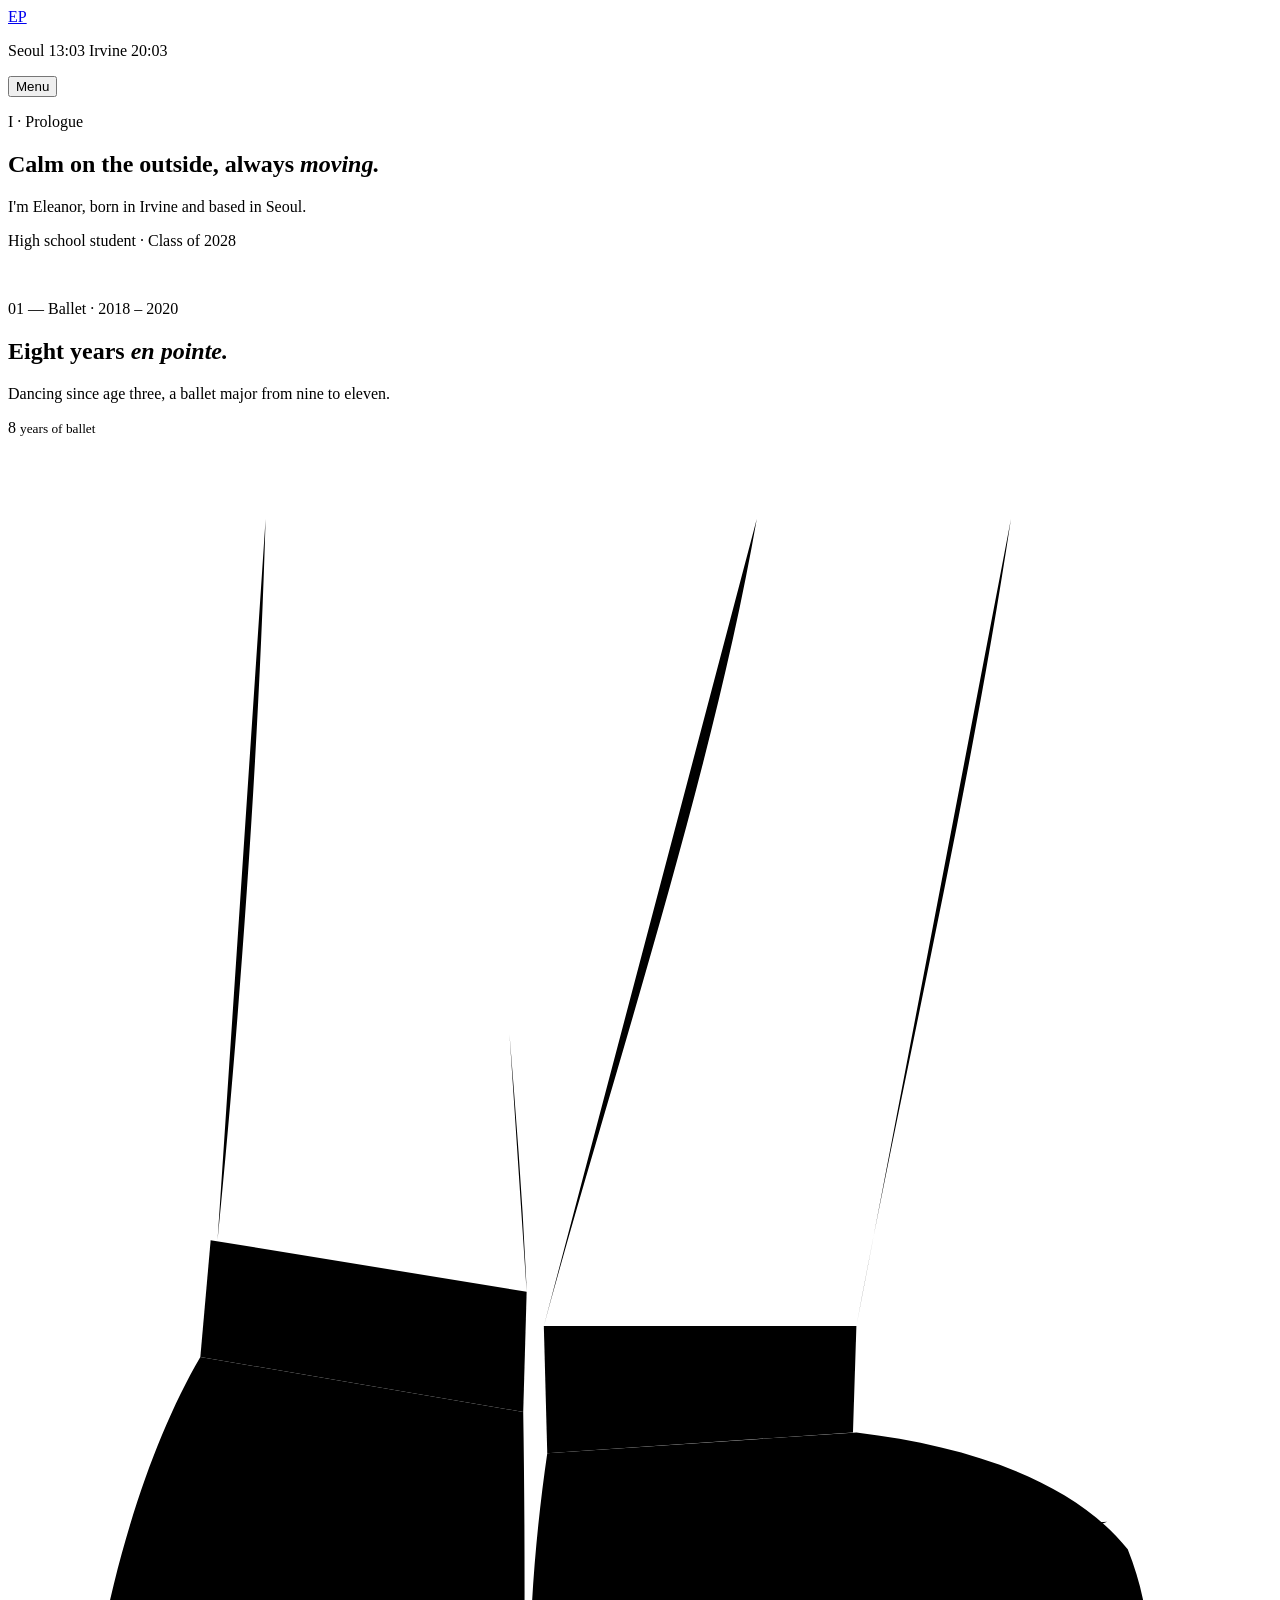
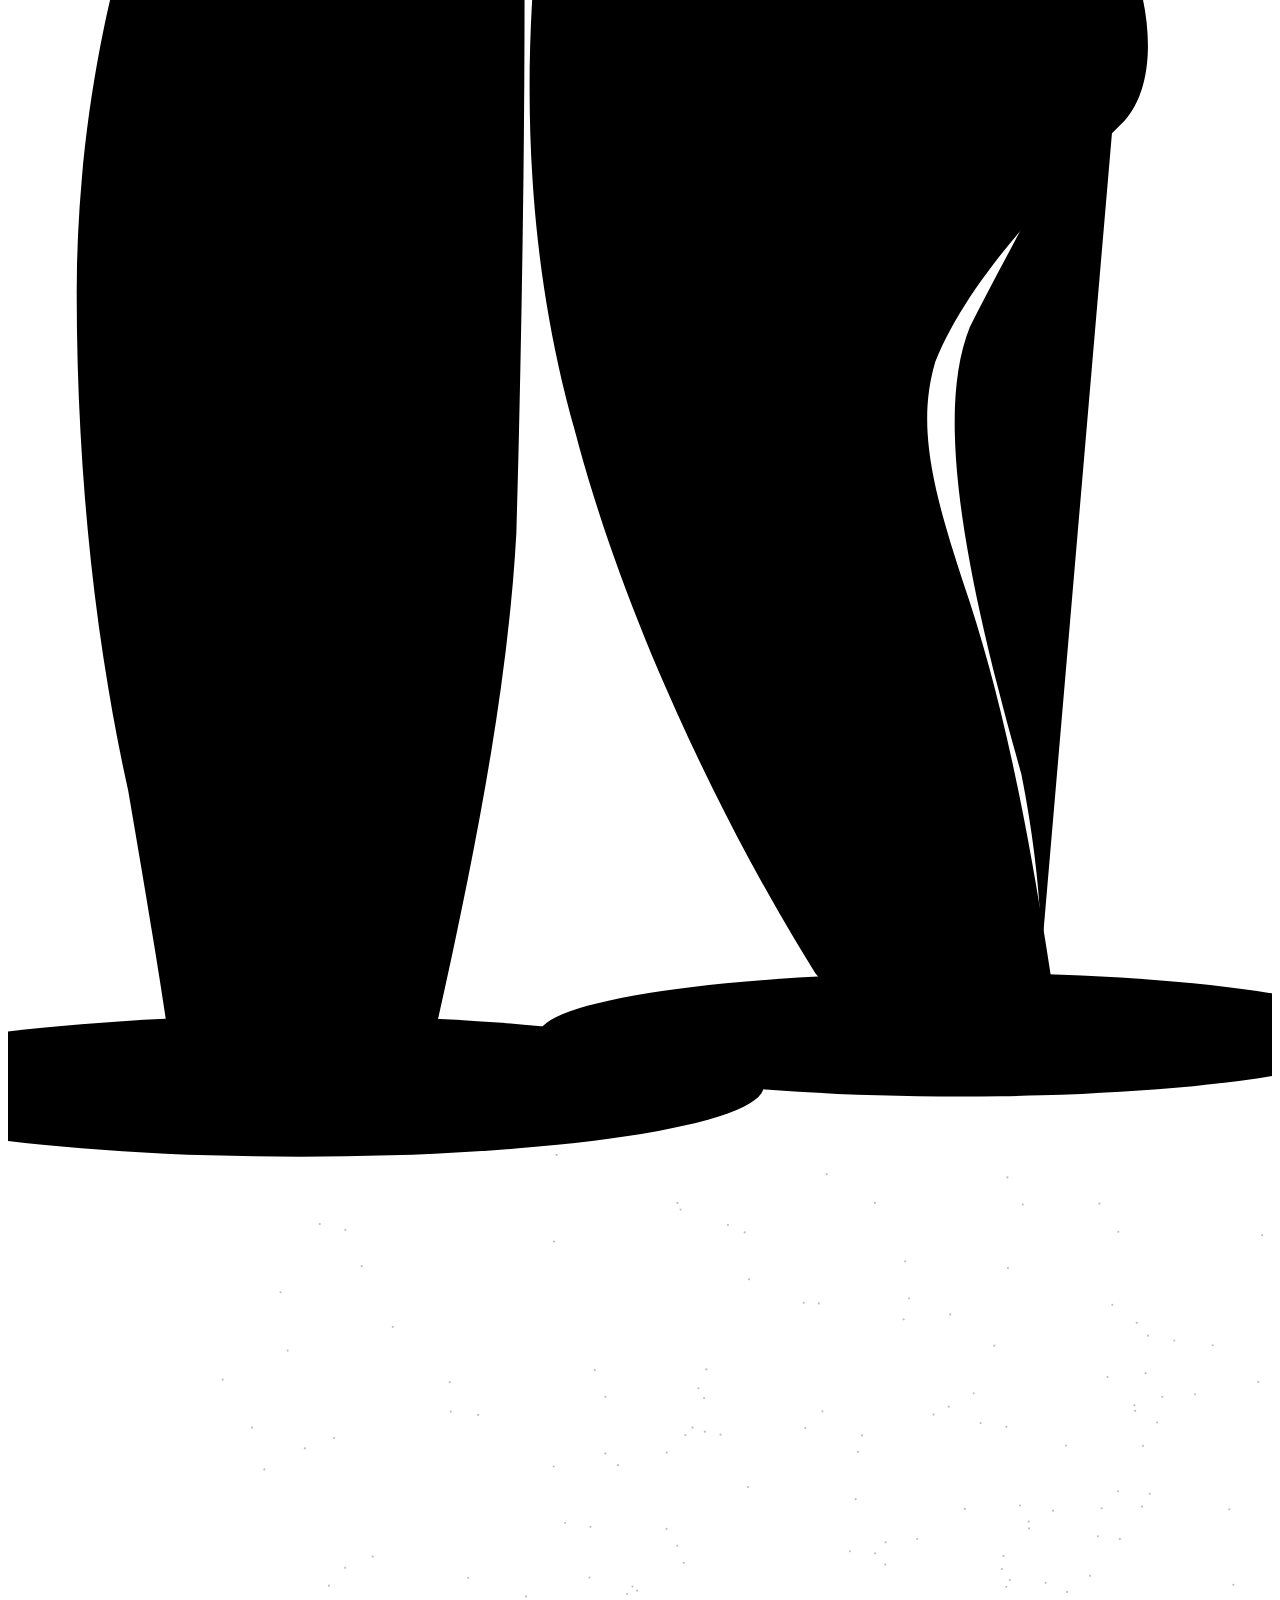
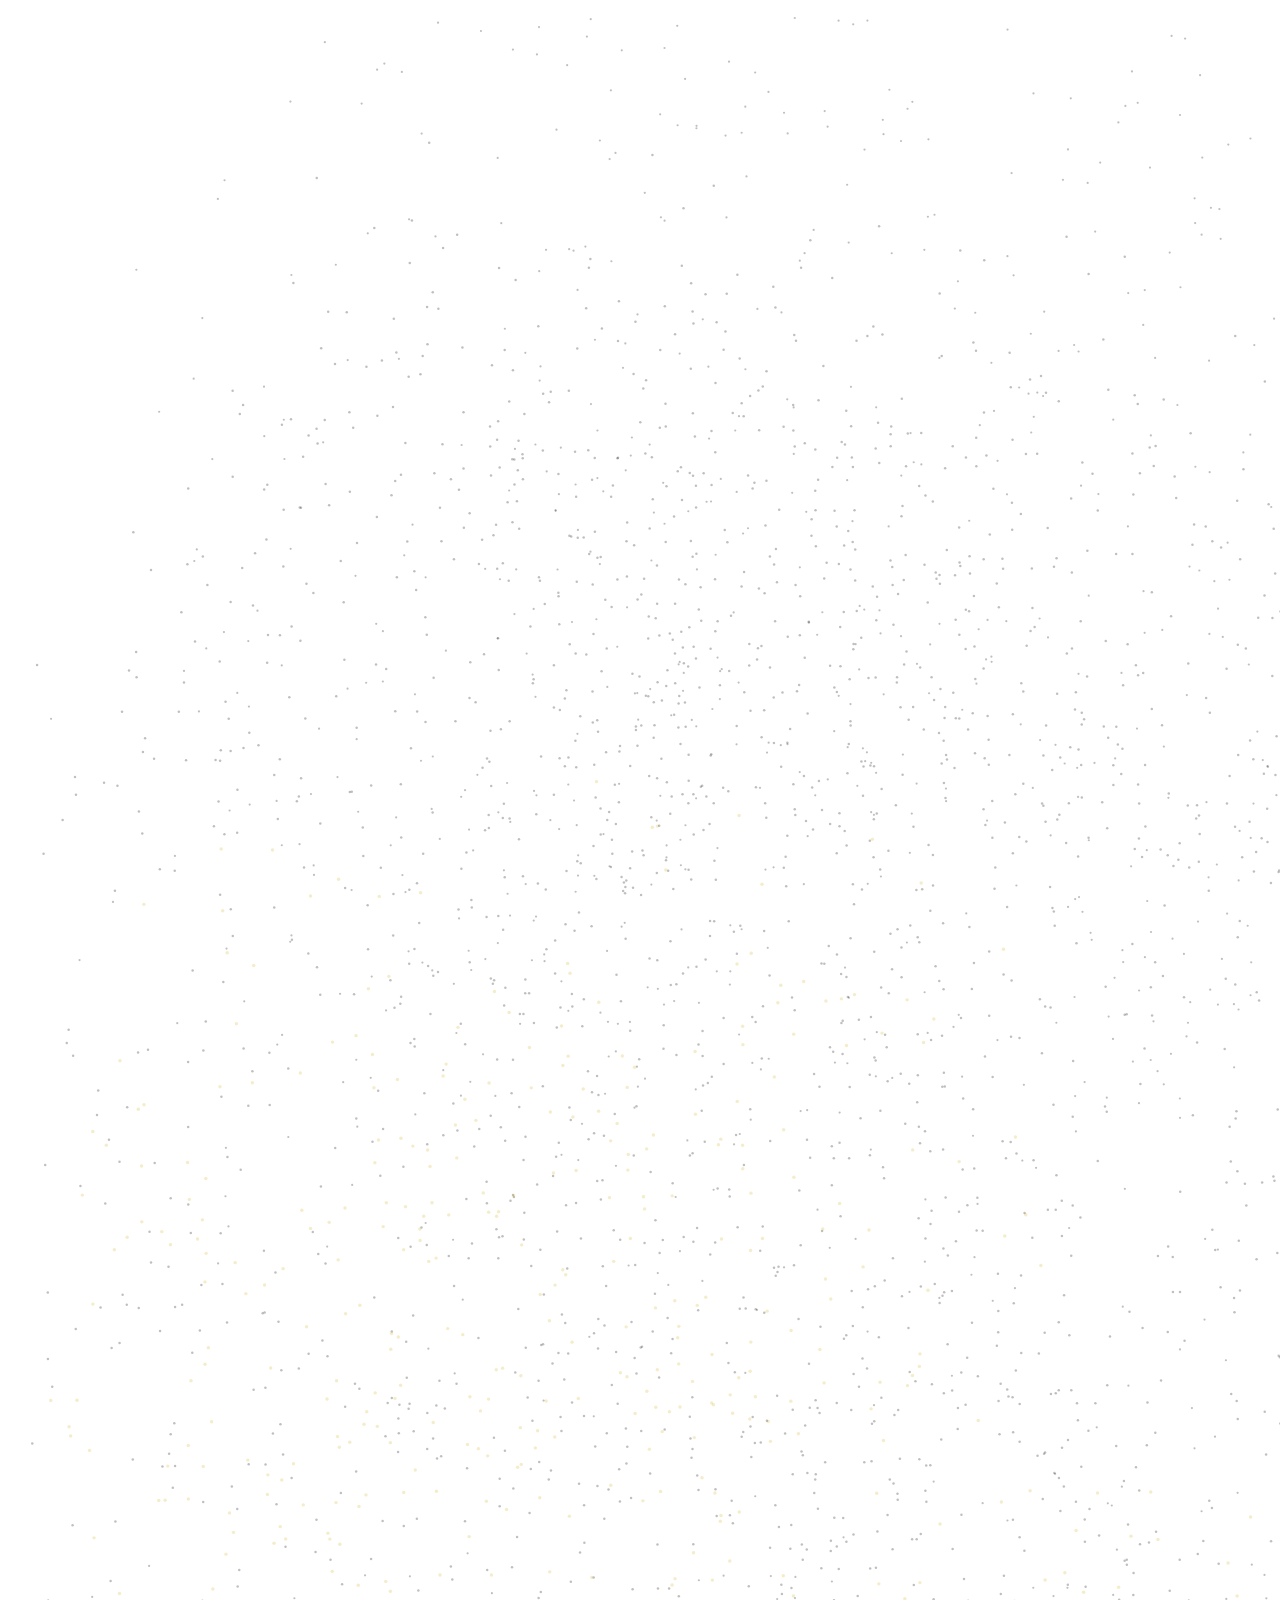
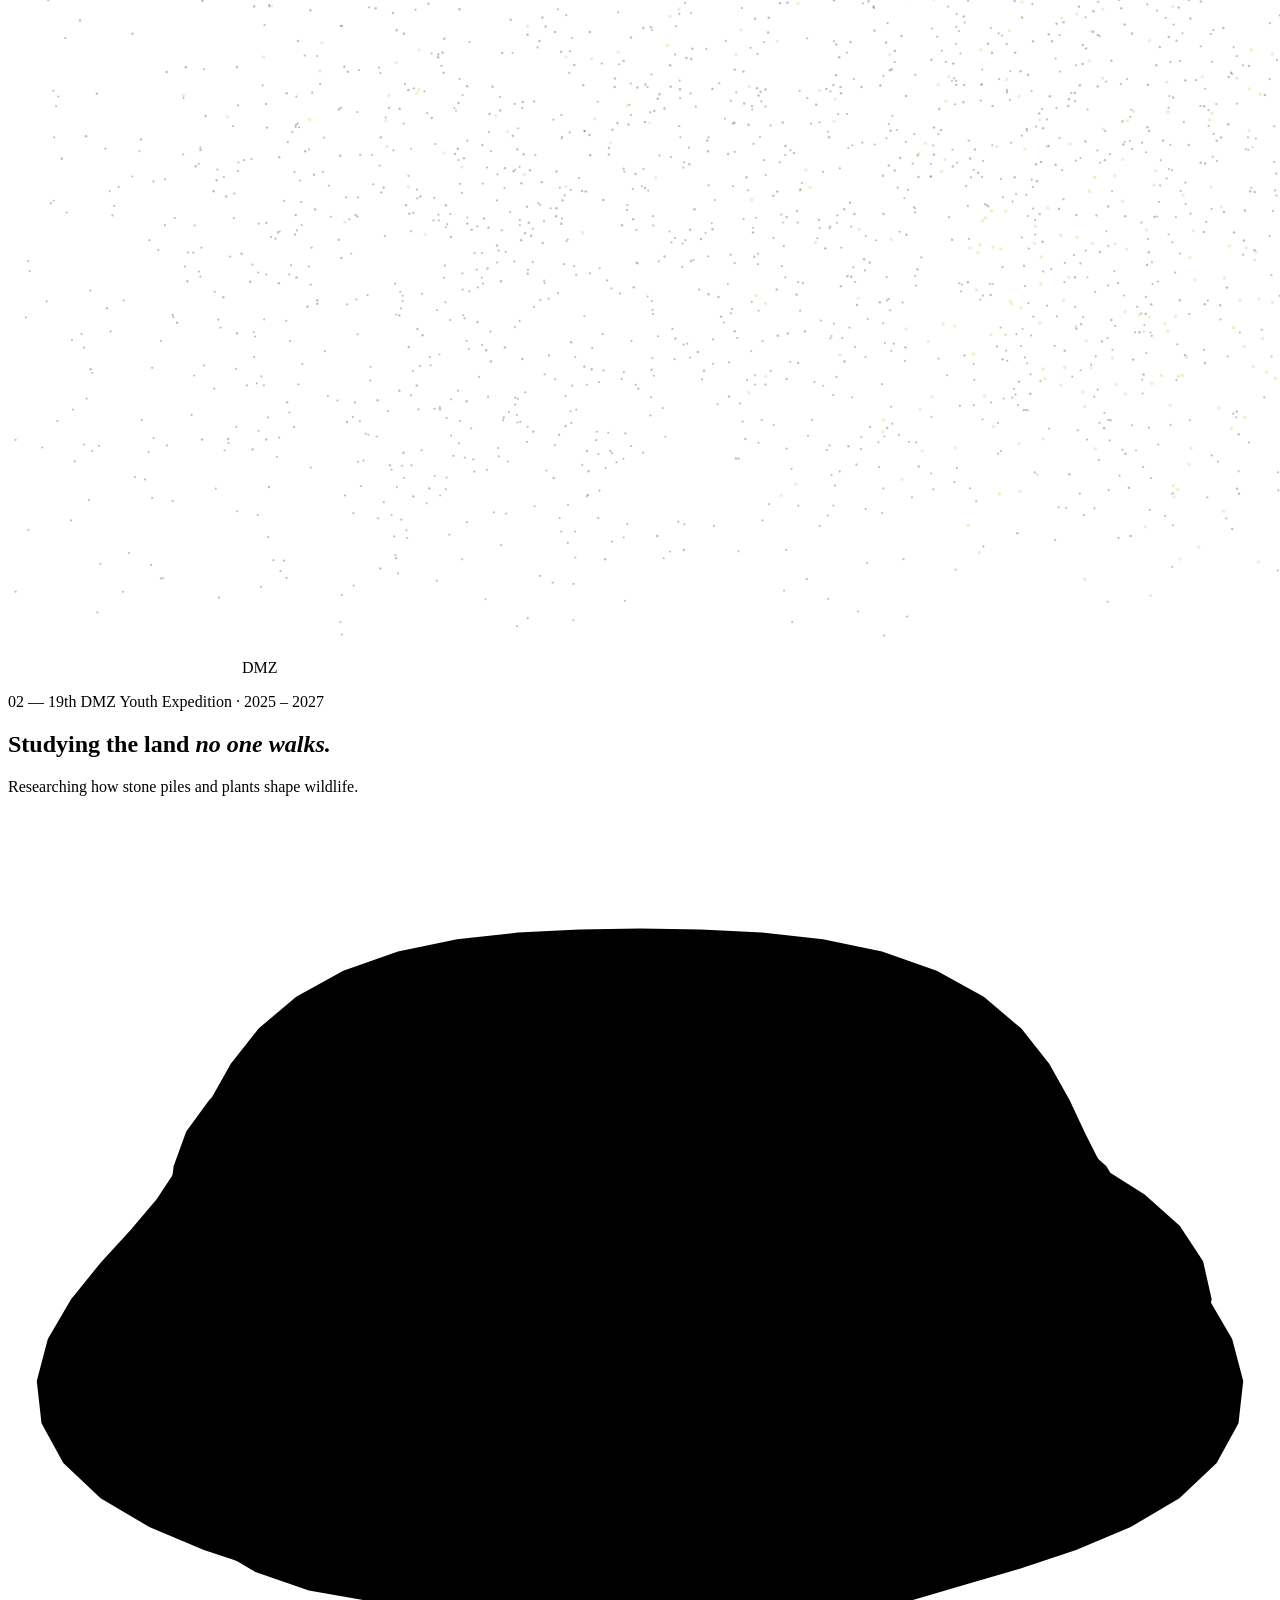
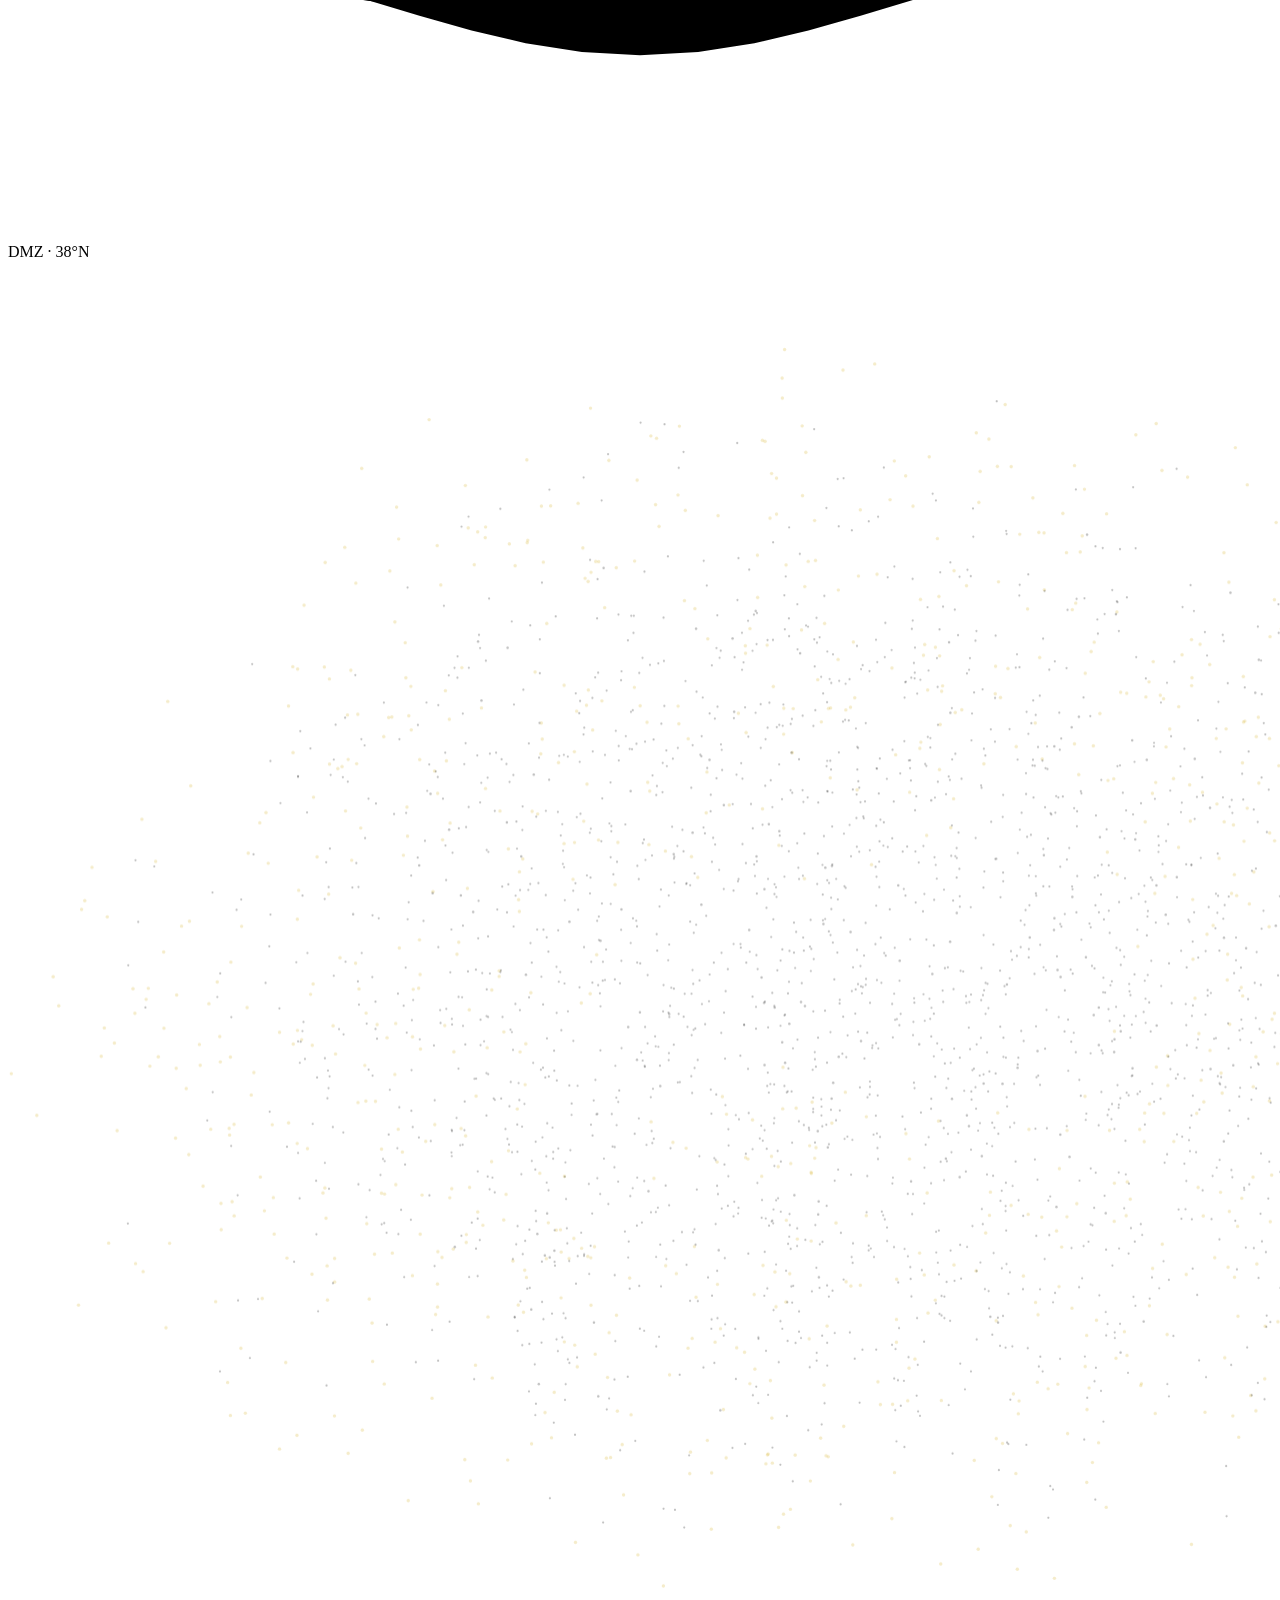
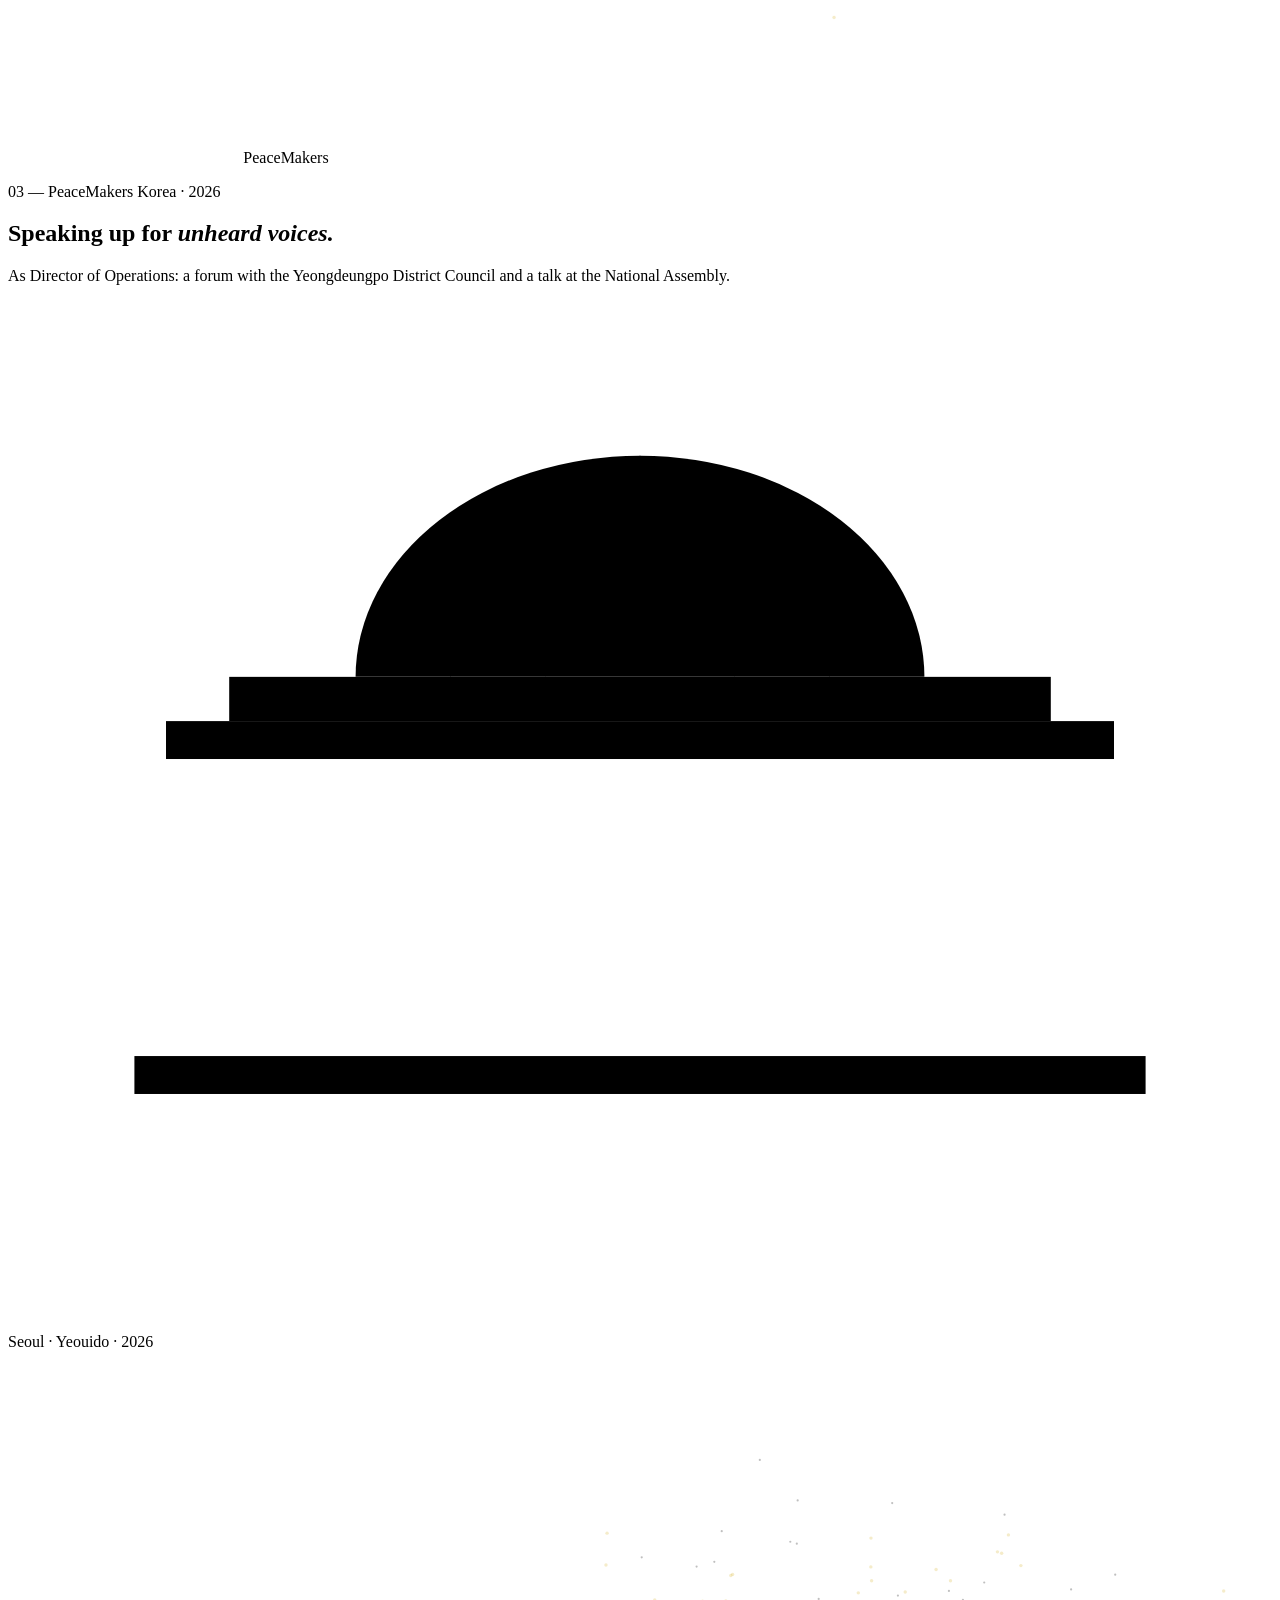
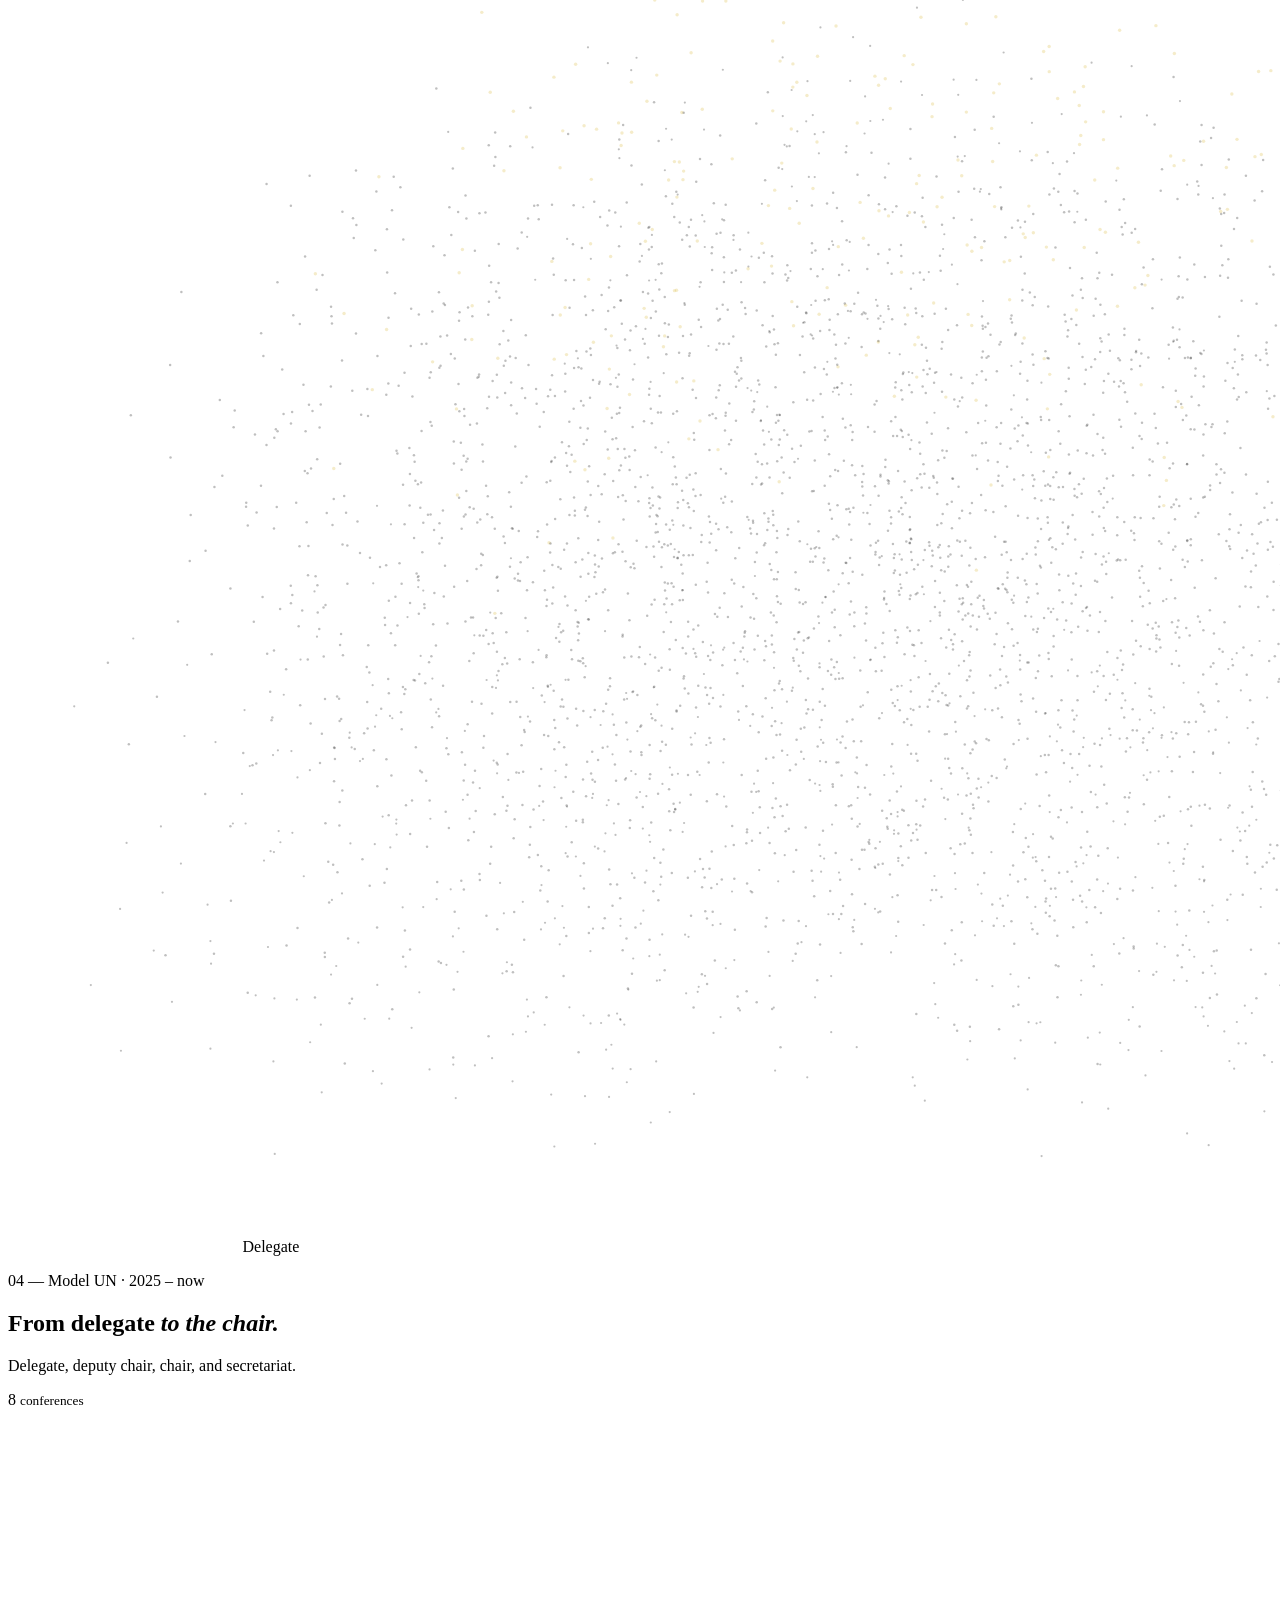
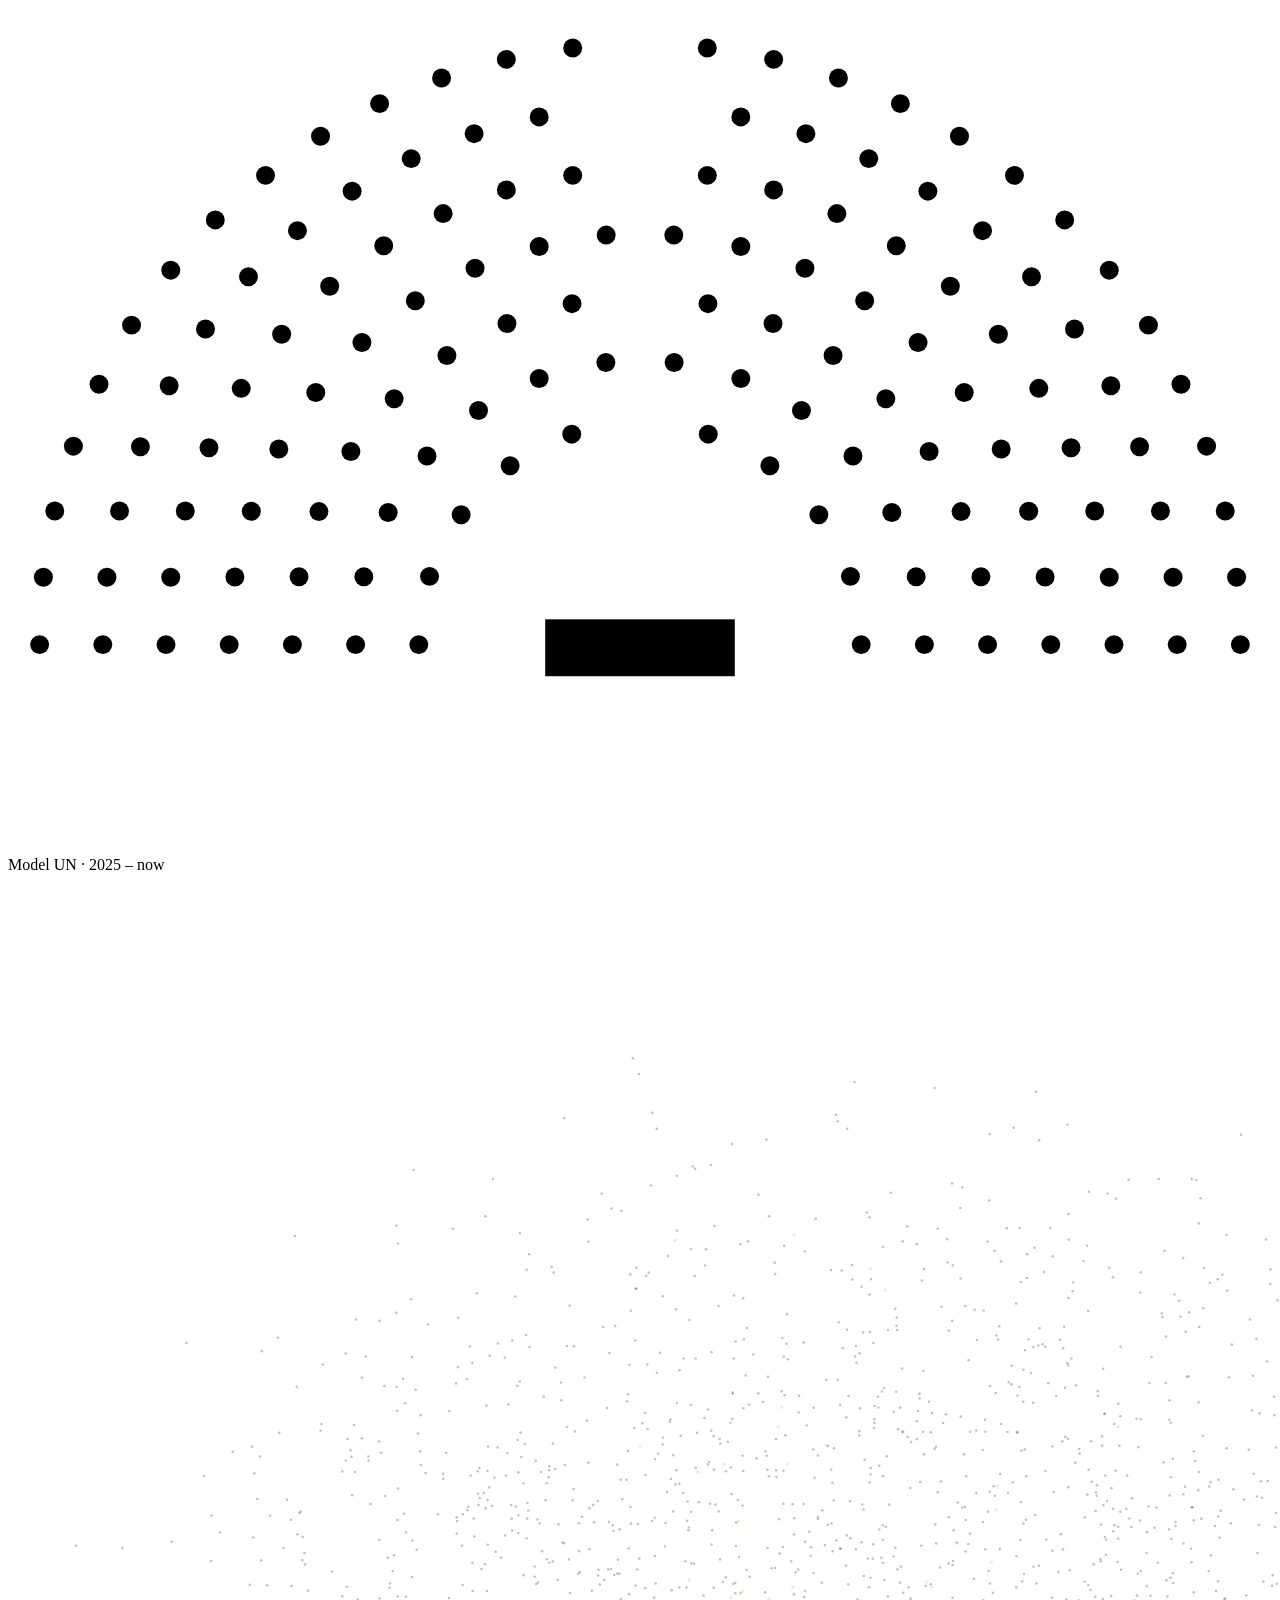
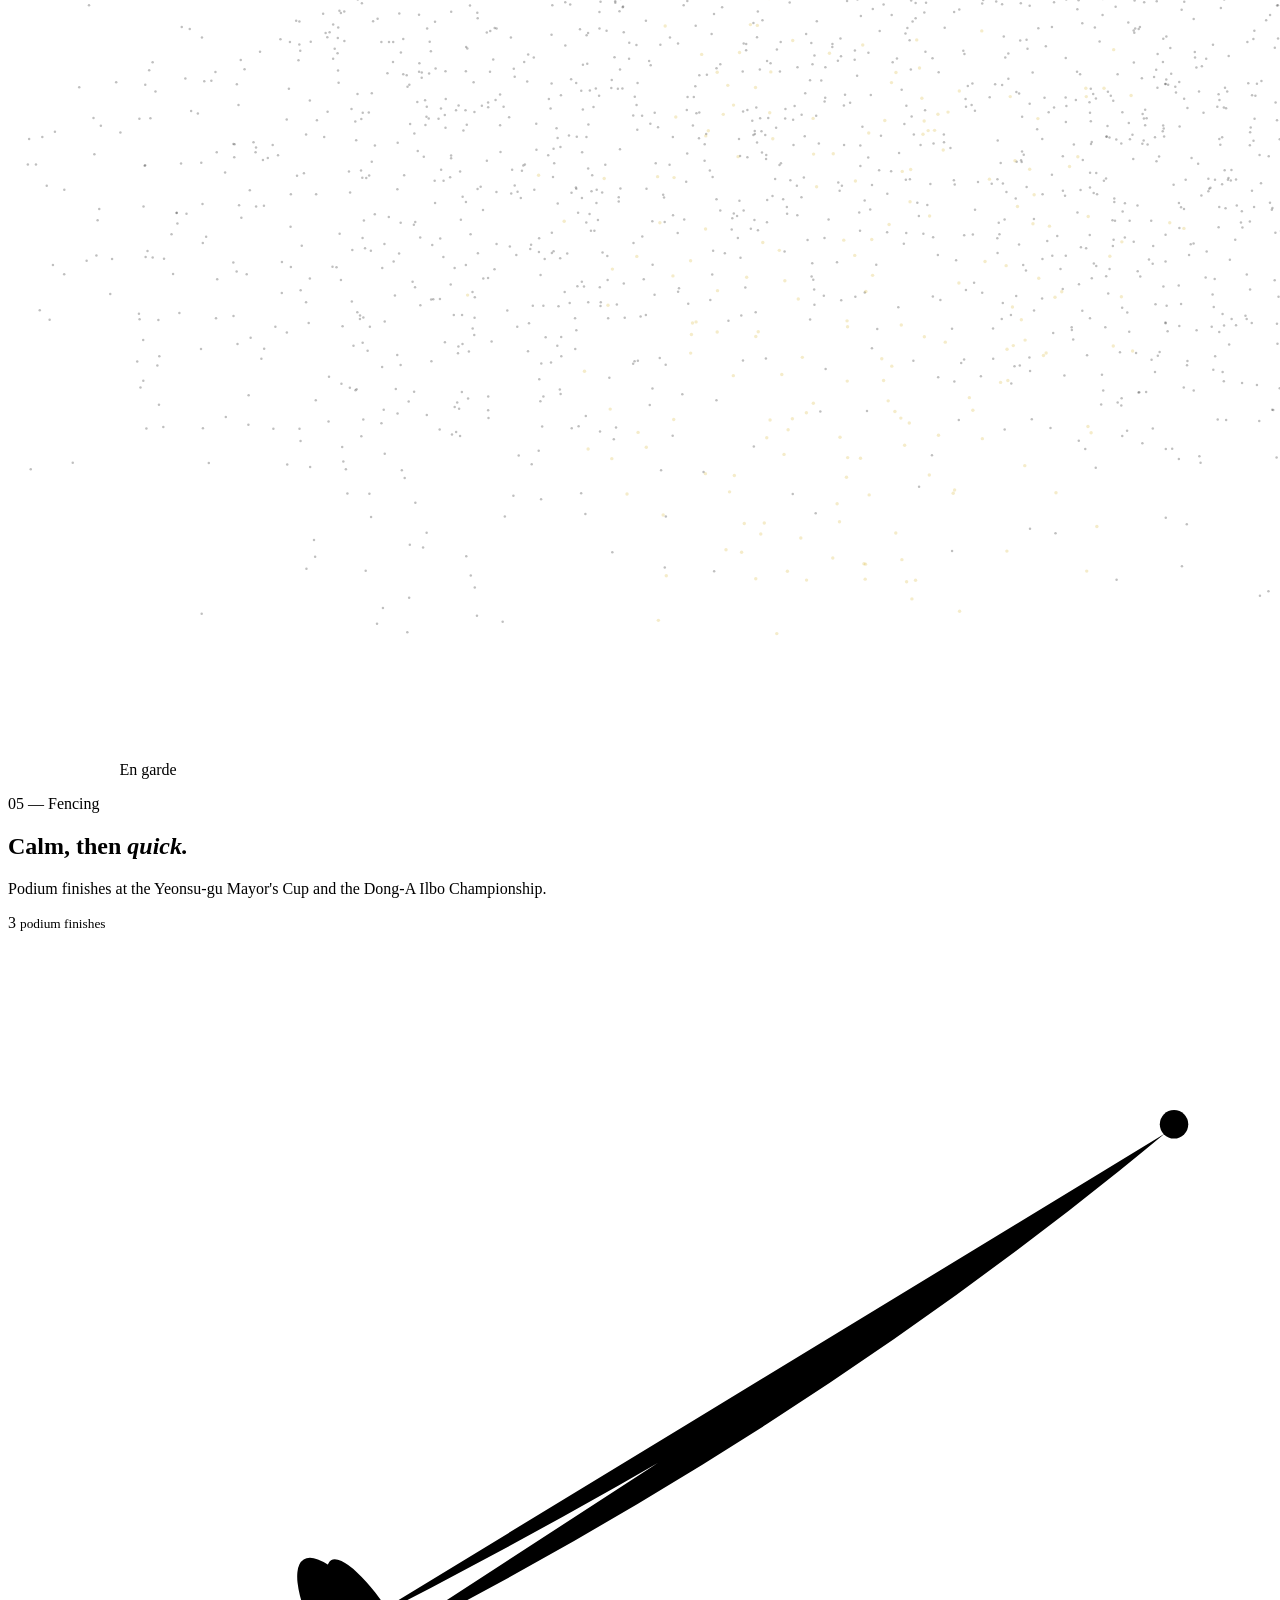
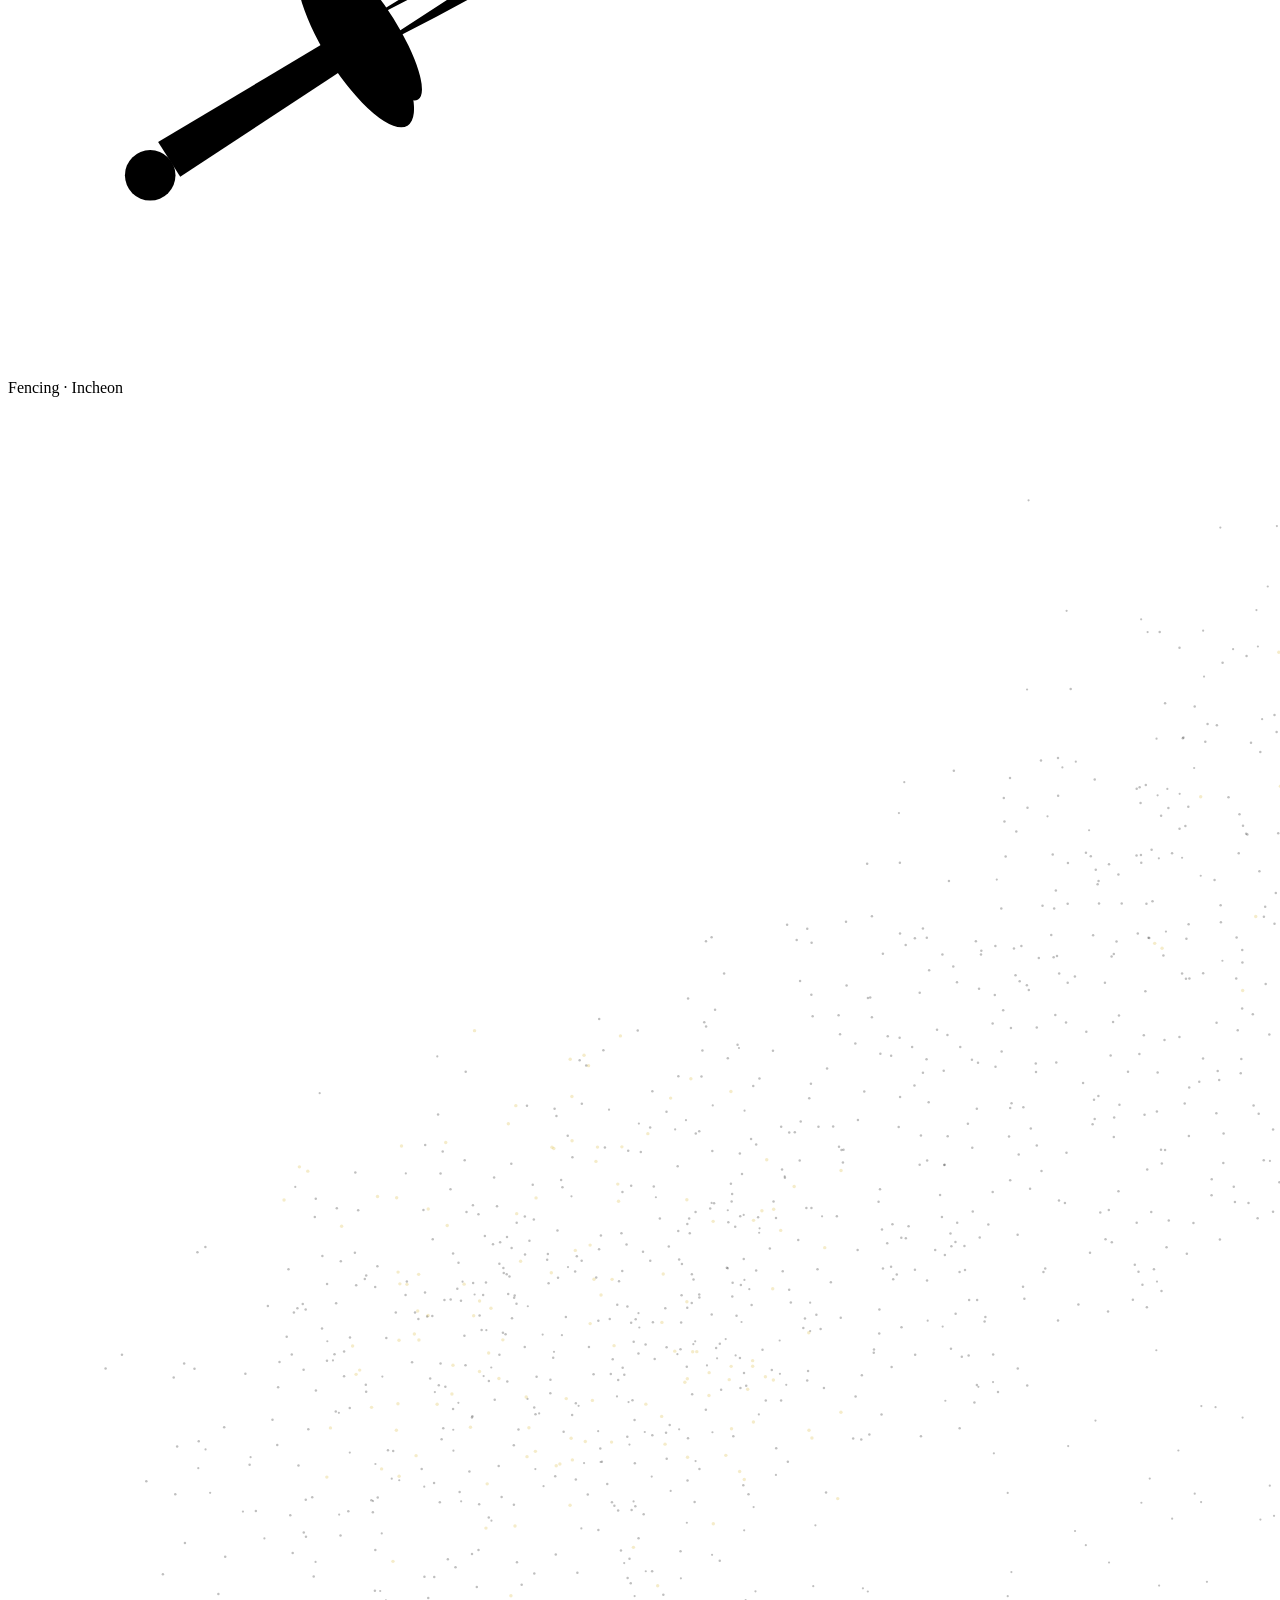
==== index.html @ 1e85b028 "Rename website/index.html to index.html" ====
<!doctype html>
<html lang="en" class="js">
<head>
  <meta charset="utf-8">
  <meta name="viewport" content="width=device-width, initial-scale=1">
  <title>Eleanor Park</title>
  <meta name="description" content="Eleanor Park: my story, my work, and how I see the world.">
  <link rel="preconnect" href="https://fonts.googleapis.com">
  <link rel="preconnect" href="https://fonts.gstatic.com" crossorigin>
  <link href="https://fonts.googleapis.com/css2?family=Instrument+Serif:ital@0;1&family=DM+Sans:opsz,wght@9..40,400;9..40,500;9..40,600&display=swap" rel="stylesheet">
  <link rel="stylesheet" href="styles.css">
</head>
<body>
  <div class="scroll-progress" aria-hidden="true"></div>
  <header class="nav">
    <a href="#home" class="brand">EP</a>
    <div class="nav-right">
      <p class="clocks nav-clocks">
        <span>Seoul <time data-tz="Asia/Seoul">--:--</time></span>
        <span>Irvine <time data-tz="America/Los_Angeles">--:--</time></span>
      </p>
    <button class="menu-btn" aria-expanded="false" aria-controls="menu">
      <span class="menu-label">Menu</span>
      <span class="bars" aria-hidden="true"><span></span><span></span></span>
    </button>
    </div>
  </header>

  <div id="menu" class="menu" hidden>
    <nav class="menu-groups" aria-label="Site">
      <div class="group-col">
        <div class="chapter">
          <p class="chapter-label"><span>I</span>Prologue</p>
          <a href="#home" data-n="01" data-title="Eleanor Park" data-desc="Calm on the outside, always moving."><span class="n">01</span>Home</a>
          <a href="#story" data-n="02" data-title="My story" data-desc="Irvine to Seoul, ballet, and now Class of 2028."><span class="n">02</span>Story</a>
        </div>
        <div class="chapter">
          <p class="chapter-label"><span>II</span>The work</p>
          <a href="#ventures" data-n="03" data-title="Experience" data-desc="PeaceMakers Korea, KADIS, research, Model UN, and fencing."><span class="n">03</span>Experience</a>
        </div>
      </div>
      <div class="group-col">
        <div class="chapter">
          <p class="chapter-label"><span>III</span>Vantage</p>
          <a href="#passion" data-n="04" data-title="On repeat" data-desc="DIMO REX, OKASHII, and the songs I can't stop playing."><span class="n">04</span>Music</a>
          <a href="#lens" data-n="05" data-title="Through my lens" data-desc="Seoul, Irvine, and everywhere in between."><span class="n">05</span>Lens</a>
        </div>
        <div class="chapter">
          <p class="chapter-label"><span>IV</span>On record</p>
          <a href="#writing" data-n="06" data-title="In the news" data-desc="PeaceMakers Korea × Yeongdeungpo District Council forum."><span class="n">06</span>News</a>
        </div>
        <div class="chapter">
          <p class="chapter-label"><span>V</span>Correspondence</p>
          <a href="#contact" data-n="07" data-title="Say hi" data-desc="e1eanxrpark@gmail.com · eleanorpark@kadis.kr"><span class="n">07</span>Contact</a>
        </div>
      </div>
    </nav>

    <aside class="preview" aria-hidden="true">
      <p class="preview-count"><span class="pc-n">01</span> / 07 <span class="dot"></span> <span class="pc-name">Home</span></p>
      <p class="preview-num">01</p>
      <p class="preview-title">Eleanor Park</p>
      <p class="preview-desc">Calm on the outside, always moving.</p>
      <div class="preview-bar"><span></span><span></span><span></span><span></span><span></span><span></span><span></span></div>
    </aside>

    <div class="menu-foot">
      <span><a href="mailto:e1eanxrpark@gmail.com">e1eanxrpark@gmail.com</a> · <a href="mailto:eleanorpark@kadis.kr">eleanorpark@kadis.kr</a></span>
      <span>© 2026 Eleanor Park</span>
    </div>
  </div>

  <main>
    <!-- I. PROLOGUE: Home -->
    <section id="home" class="hero">
      <p class="eyebrow">I · Prologue</p>
      <h1>Calm on the outside, always <em>moving.</em></h1>
      <p class="lede">I'm Eleanor, born in Irvine and based in Seoul.</p>
      <p class="places">High school student · Class of 2028</p>

      <div class="chapters">
        <article class="chapter-story" data-art="pirouette">
          <p class="ghost" aria-hidden="true">Ballet</p>
          <div class="cs-text">
            <p class="cs-meta"><span>01</span> — Ballet · 2018 – 2020</p>
            <h2 class="cs-head">Eight years <em>en pointe.</em></h2>
            <p class="cs-desc">Dancing since age three, a ballet major from nine to eleven.</p>
            <p class="cs-stat">8 <small>years of ballet</small></p>
          </div>
          <svg class="cs-art cs-tall" viewBox="0 0 736 1308" aria-hidden="true"></svg>
          <p class="cs-side" aria-hidden="true">Seoul · 2018 – 2020</p>
        </article>

        <article class="chapter-story flip" data-art="contour">
          <p class="ghost" aria-hidden="true">DMZ</p>
          <div class="cs-text">
            <p class="cs-meta"><span>02</span> — 19th DMZ Youth Expedition · 2025 – 2027</p>
            <h2 class="cs-head">Studying the land <em>no one walks.</em></h2>
            <p class="cs-desc">Researching how stone piles and plants shape wildlife.</p>
          </div>
          <svg class="cs-art" viewBox="0 0 400 320" aria-hidden="true"></svg>
          <p class="cs-side" aria-hidden="true">DMZ · 38°N</p>
        </article>

        <article class="chapter-story" data-art="dome">
          <p class="ghost" aria-hidden="true">PeaceMakers</p>
          <div class="cs-text">
            <p class="cs-meta"><span>03</span> — PeaceMakers Korea · 2026</p>
            <h2 class="cs-head">Speaking up for <em>unheard voices.</em></h2>
            <p class="cs-desc">As Director of Operations: a forum with the Yeongdeungpo District Council and a talk at the National Assembly.</p>
          </div>
          <svg class="cs-art" viewBox="0 0 400 320" aria-hidden="true"></svg>
          <p class="cs-side" aria-hidden="true">Seoul · Yeouido · 2026</p>
        </article>

        <article class="chapter-story flip" data-art="hemicycle">
          <p class="ghost" aria-hidden="true">Delegate</p>
          <div class="cs-text">
            <p class="cs-meta"><span>04</span> — Model UN · 2025 – now</p>
            <h2 class="cs-head">From delegate <em>to the chair.</em></h2>
            <p class="cs-desc">Delegate, deputy chair, chair, and secretariat.</p>
            <p class="cs-stat">8 <small>conferences</small></p>
          </div>
          <svg class="cs-art" viewBox="0 0 400 320" aria-hidden="true"></svg>
          <p class="cs-side" aria-hidden="true">Model UN · 2025 – now</p>
        </article>

        <article class="chapter-story" data-art="piste">
          <p class="ghost" aria-hidden="true">En garde</p>
          <div class="cs-text">
            <p class="cs-meta"><span>05</span> — Fencing</p>
            <h2 class="cs-head">Calm, then <em>quick.</em></h2>
            <p class="cs-desc">Podium finishes at the Yeonsu-gu Mayor's Cup and the Dong-A Ilbo Championship.</p>
            <p class="cs-stat">3 <small>podium finishes</small></p>
          </div>
          <svg class="cs-art" viewBox="0 0 400 320" aria-hidden="true"></svg>
          <p class="cs-side" aria-hidden="true">Fencing · Incheon</p>
        </article>
      </div>
      <div class="choose">
        <div class="choose-head">
          <h2>Choose a <em>chapter</em></h2>
          <p>Each one is its own story.</p>
        </div>
        <div class="choose-grid">
          <a href="#story"><span class="cg-meta">02 <i></i> The beginning</span><strong>Story</strong><span class="cg-desc">Irvine to Seoul, with eight years of ballet in between.</span></a>
          <a href="#ventures"><span class="cg-meta">03 <i></i> The work</span><strong>Experience</strong><span class="cg-desc">PeaceMakers Korea, KADIS, Model UN, research and fencing.</span></a>
          <a href="#passion"><span class="cg-meta">04 <i></i> On repeat</span><strong>Music</strong><span class="cg-desc">DIMO REX, OKASHII, and the songs that sound like Irvine.</span></a>
          <a href="#lens"><span class="cg-meta">05 <i></i> Viewfinder</span><strong>Lens</strong><span class="cg-desc">Seoul, Irvine, and everywhere in between.</span></a>
          <a href="#writing"><span class="cg-meta">06 <i></i> On record</span><strong>News</strong><span class="cg-desc">Press on the PeaceMakers Korea forum.</span></a>
        </div>
      </div>

      <div class="note-wrap">
        <p class="note-kicker">Correspondence</p>
        <h2 class="note-quote">Leave a note, <em>I'll write back.</em></h2>

        <div class="postcard">
          <div class="pc-left">
            <p class="pc-dear">Dear Eleanor,</p>
            <span class="pc-line"></span><span class="pc-line"></span><span class="pc-line short"></span>
            <a class="pc-send" href="mailto:e1eanxrpark@gmail.com">Write the note <span aria-hidden="true">✎</span></a>
          </div>
          <div class="pc-right">
            <div class="stamp">
              <span class="stamp-in">
                <span class="st-top"><b>E.P.</b><b>No. 01</b></span>
                <svg class="st-art" viewBox="0 0 60 60" aria-hidden="true">
                  <rect x="8" y="20" width="44" height="28" rx="4"/>
                  <path d="M20 20 l4 -6 h12 l4 6"/>
                  <circle cx="30" cy="34" r="9"/><circle cx="30" cy="34" r="4"/>
                  <circle cx="45" cy="26" r="1.6"/>
                </svg>
                <span class="st-bot">Through my lens</span>
              </span>
            </div>
            <div class="postmark" aria-hidden="true">
              <svg viewBox="0 0 200 90">
                <path d="M0 22 q12 -8 24 0 t24 0 t24 0 t24 0 M0 36 q12 -8 24 0 t24 0 t24 0 t24 0 M0 50 q12 -8 24 0 t24 0 t24 0 t24 0 M0 64 q12 -8 24 0 t24 0 t24 0 t24 0"/>
                <circle cx="148" cy="44" r="38"/><circle cx="148" cy="44" r="30"/>
              </svg>
              <span class="pm-date"><b class="pm-day">04</b><small class="pm-mon">NOV 2026</small></span>
            </div>
            <div class="pc-address">
              <p>To</p>
              <div class="addr-row"><a class="addr" href="mailto:e1eanxrpark@gmail.com">e1eanxrpark@gmail.com</a><button type="button" class="copy-btn" data-copy="e1eanxrpark@gmail.com">Copy</button></div>
              <div class="addr-row"><a class="addr" href="mailto:eleanorpark@kadis.kr">eleanorpark@kadis.kr</a><button type="button" class="copy-btn" data-copy="eleanorpark@kadis.kr">Copy</button></div>
            </div>
          </div>
        </div>

        <p class="signoff">— <em>Eleanor</em>, calm on the outside, always moving.</p>
      </div>
      <nav class="cs-dots" aria-hidden="true"><span></span><span></span><span></span><span></span><span></span></nav>
    </section>

    <!-- I. PROLOGUE: Story -->
    <section id="story">
      <p class="eyebrow">I · Prologue</p>
      <h2>My story</h2>
      <div class="timeline">
        <div class="item"><span class="when">Beginning</span><div><h3>Born in Irvine, California</h3></div></div>
        <div class="item"><span class="when">Ages 0–6</span><div><h3>Between Irvine and Seoul</h3><p>Back and forth between two homes.</p></div></div>
        <div class="item"><span class="when">Age 6</span><div><h3>Settled in Seoul</h3><p>Korean public school.</p></div></div>
        <div class="item"><span class="when">2018 – 2020</span><div><h3>Ballet major</h3><p>Dancing since age 3. Stepped away at 11.</p></div></div>
        <div class="item"><span class="when">Jan 2025</span><div><h3>Moved to Ivy Collegiate School</h3><p>9th grade, 2nd semester.</p></div></div>
        <div class="item"><span class="when">Now</span><div><h3>High school, Class of 2028</h3></div></div>
      </div>
    </section>

    <!-- II. THE WORK: Experience -->
    <section id="ventures">
      <p class="eyebrow">II · The work</p>
      <h2>Experience</h2>
      <div class="timeline">
        <div class="item"><span class="when">Class of 2028</span><div><h3>Ivy Collegiate School</h3></div></div>
      </div>

      <h3 class="sub"><a href="https://peacemakerskorea.lovable.app/" target="_blank" rel="noopener">PeaceMakers Korea ↗</a></h3>
      <p class="org-meta">Director of Operations · 2026 – present · Nonprofit for the human rights of North Korean defectors</p>
      <ul class="rows">
        <li><span>Forum with the Yeongdeungpo District Council on a North Korean human rights memorial</span><span>2026</span></li>
        <li><span>Presented a youth diplomatic doctrine at the National Assembly</span><span>Jul 2026</span></li>
        <li><span>Volunteering with North Korean defectors, with Nanum Korea</span><span>2026</span></li>
      </ul>

      <h3 class="sub"><a href="https://www.kadis.kr/" target="_blank" rel="noopener">KADIS ↗</a></h3>
      <p class="org-meta">Founding Executive · Korea Academic &amp; Diplomatic International Society</p>
      <ul class="rows">
        <li><span><strong>KSMUN</strong> · Organizing Committee, USG of Crisis · <em>The Trojan War &amp; The Odyssey</em></span><span>Nov 2026</span></li>
      </ul>

      <h3 class="sub">Research</h3>
      <div class="timeline">
        <div class="item"><span class="when">2025 – 2027</span><div><h3>19th DMZ Youth Expedition</h3><p>How stone piles and vegetation cover affect DMZ wildlife.</p></div></div>
        <div class="item"><span class="when">2026</span><div><h3>Ajou University research paper</h3><p>North Korean politics and international relations.</p></div></div>
      </div>

      <h3 class="sub">Model United Nations</h3>
      <p class="group">Secretariat</p>
      <ul class="rows">
        <li><span><strong>KSMUN</strong> · USG of Crisis</span></li>
      </ul>
      <p class="group">Chair</p>
      <ul class="rows">
        <li><span><strong>KMUN 2027</strong> · Chair, ECOSOC</span></li>
        <li><span><strong>DLMUNC VII</strong> · Deputy Chair, IMF</span></li>
        <li><span><strong>DLMUNCS VI</strong> · Deputy Chair, UNOOSA</span></li>
        <li><span><strong>KYOMUN</strong> · Deputy Chair, UNCSTD</span></li>
      </ul>
      <p class="group">Delegate</p>
      <ul class="rows">
        <li><span><strong>KNAMUN</strong> · UNSC, Nigeria</span></li>
        <li><span><strong>ICSMUN</strong> · ECOSOC, Nigeria</span></li>
        <li><span><strong>SYMUN</strong> · ECOSOC, Indonesia</span></li>
      </ul>

      <h3 class="sub">Fencing</h3>
      <ul class="rows">
        <li><span>3rd Yeonsu-gu Mayor's Cup</span><span>2nd place</span></li>
        <li><span>Dong-A Ilbo Fencing Championship 2026</span><span>3rd place</span></li>
        <li><span>2nd Yeonsu-gu Mayor's Cup</span><span>3rd place</span></li>
      </ul>

    </section>

    <!-- III. VANTAGE: a personal passion (the reference uses "Sky") -->
    <section id="passion">
      <p class="eyebrow">III · Vantage</p>
      <h2>Music</h2>
      <p>I love listening to music.</p>
      <ul class="facts">
        <li><strong>Favorite artists:</strong> DIMO REX, OKASHII, KC, OSUN, NO:EL, Yang Hongwon</li>
        <li><strong>Songs that remind me of Irvine:</strong> What Makes You Beautiful (One Direction), Just the Way You Are (Bruno Mars)</li>
      </ul>
      <h3 class="sub">On repeat</h3>
      <ol class="songs">
        <li><span class="song">BLESSIN</span><span class="artist">DIMO REX</span></li>
        <li><span class="song">Skin of gold</span><span class="artist">dress, Raf Sandou, DIMO REX, Joh!</span></li>
        <li><span class="song">RUMBLE</span><span class="artist">OKASHII</span></li>
        <li><span class="song">Moonlight</span><span class="artist">OKASHII</span></li>
        <li><span class="song">Downtown</span><span class="artist">BIG Naughty, Kid Milli</span></li>
        <li><span class="song">I Wanna Be Yours</span><span class="artist">Arctic Monkeys</span></li>
      </ol>
    </section>

    <!-- III. VANTAGE: Lens (photography) -->
    <section id="lens">
      <p class="eyebrow">III · Vantage</p>
      <h2>Lens</h2>
      <p>Seoul, Irvine, and everywhere in between.</p>
      <!-- Replace each <div class="photo"> with <img class="photo" src="your-photo.jpg" alt="description"> -->
      <div class="gallery">
        <figure><div class="photo"></div><figcaption>[Place, year]</figcaption></figure>
        <figure><div class="photo"></div><figcaption>[Place, year]</figcaption></figure>
        <figure><div class="photo"></div><figcaption>[Place, year]</figcaption></figure>
        <figure><div class="photo"></div><figcaption>[Place, year]</figcaption></figure>
        <figure><div class="photo"></div><figcaption>[Place, year]</figcaption></figure>
        <figure><div class="photo"></div><figcaption>[Place, year]</figcaption></figure>
      </div>
    </section>

    <!-- IV. ON RECORD: Press -->
    <section id="writing">
      <p class="eyebrow">IV · On record</p>
      <h2>In the news</h2>
      <p>PeaceMakers Korea × Yeongdeungpo District Council forum.</p>
      <ul class="posts">
        <li><a href="https://www.ydptoday.com/news/articleView.html?idxno=24099" target="_blank" rel="noopener">Article ↗</a><span>ydptoday.com</span></li>
        <li><a href="https://www.m-i.kr/news/articleView.html?idxno=1342796" target="_blank" rel="noopener">Article ↗</a><span>m-i.kr</span></li>
        <li><a href="https://www.swnews.kr/news/articleView.html?idxno=84994" target="_blank" rel="noopener">Article ↗</a><span>swnews.kr</span></li>
        <li><a href="https://www.pinpointnews.co.kr/news/articleView.html?idxno=433999" target="_blank" rel="noopener">Article ↗</a><span>pinpointnews.co.kr</span></li>
      </ul>
    </section>

    <!-- V. CORRESPONDENCE: Contact -->
    <section id="contact" class="contact">
      <p class="eyebrow">V · Correspondence</p>
      <h2>Contact</h2>
      <p>Say hi.</p>
      <a class="button" href="mailto:e1eanxrpark@gmail.com">e1eanxrpark@gmail.com</a>
      <a class="button" href="mailto:eleanorpark@kadis.kr">eleanorpark@kadis.kr</a>
      <p class="socials"><a href="#">LinkedIn ↗</a> · <a href="#">Instagram ↗</a></p>
    </section>
  </main>

  <footer>© 2026 Eleanor Park</footer>
  <script>
    function tick() {
      document.querySelectorAll('time[data-tz]').forEach(function (el) {
        el.textContent = new Date().toLocaleTimeString('en-US', {
          timeZone: el.dataset.tz, hour: '2-digit', minute: '2-digit', hour12: false
        });
      });
    }
    tick();
    setInterval(tick, 10000);

    // Show one section at a time, based on the menu link clicked
    var sections = Array.prototype.slice.call(document.querySelectorAll('main > section'));
    var links = document.querySelectorAll('.menu-groups a');
    function show() {
      var target = document.getElementById(location.hash.slice(1));
      if (sections.indexOf(target) === -1) target = sections[0];
      sections.forEach(function (s) { s.classList.toggle('active', s === target); });
      links.forEach(function (a) {
        if (a.getAttribute('href') === '#' + target.id) a.setAttribute('aria-current', 'page');
        else a.removeAttribute('aria-current');
      });
      window.scrollTo({ top: 0, behavior: 'instant' });
      if (typeof onScroll === 'function') requestAnimationFrame(onScroll);
    }
    window.addEventListener('hashchange', function () { show(); closeMenu(); });

    // Full-screen menu
    var btn = document.querySelector('.menu-btn');
    var menu = document.getElementById('menu');
    var label = btn.querySelector('.menu-label');
    var items = Array.prototype.slice.call(menu.querySelectorAll('.menu-groups a'));
    var bars = menu.querySelectorAll('.preview-bar span');
    function preview(a) {
      var i = items.indexOf(a);
      menu.querySelector('.pc-n').textContent = a.dataset.n;
      menu.querySelector('.pc-name').textContent = a.textContent.replace(a.dataset.n, '').trim();
      menu.querySelector('.preview-num').textContent = a.dataset.n;
      menu.querySelector('.preview-title').textContent = a.dataset.title;
      menu.querySelector('.preview-desc').textContent = a.dataset.desc;
      bars.forEach(function (b, k) { b.classList.toggle('on', k === i); });
    }
    function currentItem() {
      var id = (document.querySelector('main > section.active') || {}).id || 'home';
      return items.filter(function (a) { return a.getAttribute('href') === '#' + id; })[0] || items[0];
    }
    function openMenu() {
      menu.hidden = false; document.body.classList.add('menu-open');
      btn.setAttribute('aria-expanded', 'true'); label.textContent = 'Close';
      preview(currentItem());
    }
    function closeMenu() {
      menu.hidden = true; document.body.classList.remove('menu-open');
      btn.setAttribute('aria-expanded', 'false'); label.textContent = 'Menu';
    }
    btn.addEventListener('click', function () { menu.hidden ? openMenu() : closeMenu(); });
    items.forEach(function (a) {
      a.addEventListener('mouseenter', function () { preview(a); });
      a.addEventListener('focus', function () { preview(a); });
      a.addEventListener('click', closeMenu);
    });
    menu.querySelector('.menu-groups').addEventListener('mouseleave', function () { preview(currentItem()); });
    document.addEventListener('keydown', function (e) { if (e.key === 'Escape' && !menu.hidden) { closeMenu(); btn.focus(); } });

    // ---- Home page chapters: line drawings, reveal on scroll, progress dots ----
    var NS = 'http://www.w3.org/2000/svg';
    function el(svg, tag, attrs) { var e = document.createElementNS(NS, tag); for (var k in attrs) e.setAttribute(k, attrs[k]); svg.appendChild(e); return e; }
    var arts = {
      pirouette: function (svg) {
        // two feet en pointe, legs crossing (same line style as the other chapters)
        var L = function (d, c) { el(svg, 'path', { d: d, 'class': c || 'ln' }); };
        // floor rings under the toes
        for (var k = 0; k < 4; k++) {
          el(svg, 'ellipse', { cx: 170, cy: 1262, rx: 90 + k * 60, ry: 14 + k * 9, 'class': 'ln dot' });
          el(svg, 'ellipse', { cx: 554, cy: 1232, rx: 80 + k * 55, ry: 12 + k * 8, 'class': k === 1 ? 'hi' : 'ln dot' });
        }
        // legs
        L('M150 0 C146 140 134 300 122 420 M292 300 C296 350 300 400 302 450', 'ln dot');
        L('M436 0 C410 150 350 330 312 470 M584 0 C560 160 520 330 494 470', 'ln dot');
        // left foot (front view)
        L('M118 420 L302 450 L300 520 L112 488 Z');
        L('M112 488 C70 560 40 680 40 800 C40 900 50 1000 70 1090 C82 1160 92 1220 96 1252 Q170 1270 244 1252 C262 1170 290 1050 296 940 C300 800 302 640 300 520');
        L('M44 760 C56 960 116 1060 168 1058 C222 1056 284 960 298 760', 'hi');
        L('M162 1050 c-10 8 -6 20 6 14 c10 -6 6 -18 -6 -14');
        L('M120 500 L296 700 M296 540 L56 770 M60 600 L292 860', 'ln dot');
        // right foot (side view): arched instep, curved shank, toe down
        L('M312 470 L494 470 L492 532 L314 544 Z');
        L('M314 544 C300 640 296 760 330 880 C356 980 410 1100 470 1196 L498 1230 Q560 1240 610 1216 C600 1150 586 1060 560 980 C540 920 528 880 540 840 C560 790 610 740 650 700 C668 680 668 640 652 600 C620 560 560 540 494 532');
        L('M652 600 C640 680 590 760 560 820 C540 870 556 960 590 1080 C600 1130 604 1180 600 1206', 'ln dot');
        L('M340 700 C430 640 540 590 640 584 M352 760 C440 700 540 650 620 640', 'ln dot');
      },
      contour: function (svg) {
        for (var i = 0; i < 10; i++) {
          var d = '', k = 1 - i * 0.09;
          for (var a = 0; a <= 360; a += 6) {
            var r = a * Math.PI / 180, n = 1 + 0.07 * Math.sin(3 * r + i) + 0.05 * Math.sin(5 * r + i * 2);
            var x = 200 + Math.cos(r) * 180 * k * n, y = 165 + Math.sin(r) * 115 * k * n;
            d += (a ? 'L' : 'M') + x.toFixed(1) + ' ' + y.toFixed(1);
          }
          el(svg, 'path', { d: d + 'Z', 'class': i === 0 ? 'hi' : 'ln dot' });
        }
        [[120, 120], [270, 110], [300, 210], [150, 220], [210, 160]].forEach(function (p) { el(svg, 'circle', { cx: p[0], cy: p[1], r: 5, 'class': 'ln' }); });
      },
      dome: function (svg) {
        el(svg, 'path', { d: 'M110 130 A90 70 0 0 1 290 130', 'class': 'hi' });
        for (var i = 1; i < 6; i++) { var x = 110 + i * 30; el(svg, 'path', { d: 'M200 60 Q' + (x + (x - 200) * 0.2) + ' 80 ' + x + ' 130', 'class': 'ln dot' }); }
        el(svg, 'rect', { x: 70, y: 130, width: 260, height: 14, 'class': 'ln' });
        el(svg, 'rect', { x: 50, y: 144, width: 300, height: 12, 'class': 'ln' });
        for (var c = 0; c < 12; c++) el(svg, 'line', { x1: 66 + c * 24, y1: 156, x2: 66 + c * 24, y2: 250, 'class': 'ln' });
        el(svg, 'rect', { x: 40, y: 250, width: 320, height: 12, 'class': 'ln' });
        for (var st = 0; st < 4; st++) el(svg, 'line', { x1: 30 - st * 8, y1: 270 + st * 9, x2: 370 + st * 8, y2: 270 + st * 9, 'class': 'ln dot' });
      },
      rings: function (svg) {
        for (var i = 0; i < 8; i++) el(svg, 'circle', { cx: 200, cy: 160, r: 20 + i * 18, 'class': i === 3 ? 'hi' : 'ln dot' });
        el(svg, 'rect', { x: 186, y: 110, width: 28, height: 100, 'class': 'ln' });
        el(svg, 'line', { x1: 200, y1: 60, x2: 200, y2: 110, 'class': 'ln' });
      },
      hemicycle: function (svg) {
        for (var row = 0; row < 7; row++) {
          var R = 70 + row * 20, seats = 10 + row * 3;
          for (var s2 = 0; s2 <= seats; s2++) {
            var ang = Math.PI + (s2 / seats) * Math.PI;
            if (Math.abs(ang - 1.5 * Math.PI) < 0.07) continue;
            el(svg, 'circle', { cx: (200 + Math.cos(ang) * R).toFixed(1), cy: (270 + Math.sin(ang) * R).toFixed(1), r: 3, 'class': 'ln' });
          }
        }
        el(svg, 'line', { x1: 200, y1: 120, x2: 200, y2: 262, 'class': 'hi dot' });
        el(svg, 'rect', { x: 170, y: 262, width: 60, height: 18, 'class': 'hi' });
      },
      piste: function (svg) {
        // a foil: thin blade, button tip, small bell guard, French grip, pommel
        el(svg, 'line', { x1: 20, y1: 300, x2: 380, y2: 300, 'class': 'ln dot' });
        el(svg, 'path', { d: 'M108 226 Q250 154 366 69 M112 234 Q254 162 366 69', 'class': 'ln' });
        el(svg, 'circle', { cx: 369, cy: 66, r: 4.5, 'class': 'hi' });
        el(svg, 'ellipse', { cx: 116, cy: 226, rx: 26, ry: 7, transform: 'rotate(58 116 226)', 'class': 'ln dot' });
        el(svg, 'ellipse', { cx: 110, cy: 230, rx: 31, ry: 10, transform: 'rotate(58 110 230)', 'class': 'hi' });
        el(svg, 'path', { d: 'M112.7 234.2 L107.3 225.8 L47.5 261.5 L54.5 272.5 Z', 'class': 'ln' });
        el(svg, 'path', { d: 'M96 236 l4 7 M84 243 l4 7 M72 250 l4 7 M60 257 l4 7', 'class': 'ln' });
        el(svg, 'circle', { cx: 45, cy: 272, r: 8, 'class': 'ln' });
        // motion of the lunge
        [[300, 60], [318, 92], [272, 46]].forEach(function (p, k) { el(svg, 'path', { d: 'M' + p[0] + ' ' + p[1] + ' l' + (40 - k * 8) + ' ' + (-(25 - k * 5)), 'class': 'ln dot' }); });
      }
    };
    var stories = Array.prototype.slice.call(document.querySelectorAll('.chapter-story'));
    stories.forEach(function (st) { var f = arts[st.dataset.art]; if (f) f(st.querySelector('.cs-art')); });
    var dots = document.querySelectorAll('.cs-dots span');
    if ('IntersectionObserver' in window) {
      var io = new IntersectionObserver(function (entries) {
        entries.forEach(function (e) {
          if (e.isIntersecting) {
            e.target.classList.add('in');
            var n = stories.indexOf(e.target);
            dots.forEach(function (d, k) { d.classList.toggle('on', k === n); });
          }
        });
      }, { threshold: 0.45 });
      stories.forEach(function (st) { io.observe(st); });
      var dotIo = new IntersectionObserver(function (entries) {
        document.querySelector('.cs-dots').classList.toggle('show', entries[0].isIntersecting);
      }, { threshold: 0 });
      dotIo.observe(document.querySelector('.chapters'));
    } else {
      stories.forEach(function (st) { st.classList.add('in'); });
    }

    // analog clocks
    function hands() {
      document.querySelectorAll('.aclock').forEach(function (svg) {
        var t = new Date().toLocaleTimeString('en-US', { timeZone: svg.dataset.tz, hour12: false, hour: '2-digit', minute: '2-digit' }).split(':');
        var h = (+t[0]) % 12, m = +t[1];
        svg.querySelector('.h').setAttribute('transform', 'rotate(' + (h * 30 + m / 2) + ' 20 20)');
        svg.querySelector('.m').setAttribute('transform', 'rotate(' + (m * 6) + ' 20 20)');
      });
    }
    hands(); setInterval(hands, 20000);
    // copy email
    document.querySelectorAll('.copy-btn').forEach(function (b) {
      b.addEventListener('click', function () {
        var done = function () { b.textContent = 'Copied'; setTimeout(function () { b.textContent = 'Copy'; }, 1600); };
        try { navigator.clipboard.writeText(b.dataset.copy).then(done, function () {}); } catch (e) {}
      });
    });
    // postmark shows today's date
    (function () {
      var d = new Date();
      var day = document.querySelector('.pm-day'), mon = document.querySelector('.pm-mon');
      if (day) day.textContent = String(d.getDate()).padStart(2, '0');
      if (mon) mon.textContent = d.toLocaleString('en-US', { month: 'short' }).toUpperCase() + ' ' + d.getFullYear();
    })();

    // ===== Scroll animations =====
    var reduce = window.matchMedia && window.matchMedia('(prefers-reduced-motion: reduce)').matches;

    // 1) headline words rise in, one by one
    document.querySelectorAll('.hero h1').forEach(function (h) {
      var i = 0;
      (function wrap(node) {
        Array.prototype.slice.call(node.childNodes).forEach(function (n) {
          if (n.nodeType === 3) {
            var frag = document.createDocumentFragment();
            n.textContent.split(/(\s+)/).forEach(function (part) {
              if (!part) return;
              if (/^\s+$/.test(part)) { frag.appendChild(document.createTextNode(part)); return; }
              var w = document.createElement('span'); w.className = 'w';
              var inner = document.createElement('span'); inner.textContent = part;
              inner.style.transitionDelay = (0.08 * i++) + 's';
              w.appendChild(inner); frag.appendChild(w);
            });
            n.parentNode.replaceChild(frag, n);
          } else if (n.nodeType === 1) { wrap(n); }
        });
      })(h);
      requestAnimationFrame(function () { setTimeout(function () { h.classList.add('words-in'); }, 80); });
    });

    // 2) fade-up reveal for content blocks, staggered within each group
    var revealSel = [
      'main > section > .eyebrow', 'main > section > h2', 'main > section > p',
      '.hero .lede', '.hero .places',
      '.timeline .item', '.rows li', '.songs li', '.posts li', '.facts li',
      '.gallery figure', '.sub', '.org-meta', '.group',
      '.choose-head', '.choose-grid a',
      '.note-kicker', '.note-quote', '.postcard', '.signoff',
      '.contact .button', '.socials'
    ].join(',');
    var revealEls = Array.prototype.slice.call(document.querySelectorAll(revealSel));
    revealEls.forEach(function (el) {
      el.classList.add('rv');
      var sibs = Array.prototype.slice.call(el.parentNode.children).filter(function (c) { return c.matches && c.matches(revealSel); });
      var k = Math.min(sibs.indexOf(el), 8);
      el.style.setProperty('--d', (k * 0.07) + 's');
    });
    if ('IntersectionObserver' in window && !reduce) {
      var rio = new IntersectionObserver(function (entries) {
        entries.forEach(function (e) { if (e.isIntersecting) { e.target.classList.add('is-in'); rio.unobserve(e.target); } });
      }, { rootMargin: '0px 0px -8% 0px', threshold: 0.08 });
      revealEls.forEach(function (el) { rio.observe(el); });
      // pages that are hidden get re-checked when shown
      window.addEventListener('hashchange', function () {
        setTimeout(function () { revealEls.forEach(function (el) { if (!el.classList.contains('is-in')) { rio.unobserve(el); rio.observe(el); } }); }, 30);
      });
    } else {
      revealEls.forEach(function (el) { el.classList.add('is-in'); });
    }

    // 3) big numbers count up when they appear
    document.querySelectorAll('.cs-stat').forEach(function (st) {
      var node = st.firstChild; if (!node || node.nodeType !== 3) return;
      var target = parseInt(node.textContent, 10); if (isNaN(target) || reduce) return;
      var suffix = node.textContent.replace(/^\s*\d+/, '');
      node.textContent = '0' + suffix;
      var done = false;
      var cio = new IntersectionObserver(function (es) {
        if (!es[0].isIntersecting || done) return; done = true;
        var t0 = performance.now(), dur = 1200;
        (function step(t) {
          var p = Math.min(1, (t - t0) / dur), e = 1 - Math.pow(1 - p, 3);
          node.textContent = Math.round(target * e) + suffix;
          if (p < 1) requestAnimationFrame(step);
        })(t0);
      }, { threshold: 0.6 });
      cio.observe(st);
    });

    // 4) parallax + progress bar, driven by scroll
    var bar = document.querySelector('.scroll-progress');
    var ghosts = Array.prototype.slice.call(document.querySelectorAll('.ghost'));
    var artsEls = Array.prototype.slice.call(document.querySelectorAll('.cs-art'));
    var ticking = false;
    function onScroll() {
      ticking = false;
      var h = document.documentElement.scrollHeight - innerHeight;
      if (bar) bar.style.transform = 'scaleX(' + (h > 0 ? scrollY / h : 0) + ')';
      if (reduce) return;
      ghosts.forEach(function (g) {
        var r = g.parentNode.getBoundingClientRect(); if (r.bottom < 0 || r.top > innerHeight) return;
        var p = (r.top + r.height / 2 - innerHeight / 2) / innerHeight;
        g.style.translate = (p * -120) + 'px 0';
      });
      artsEls.forEach(function (a) {
        var r = a.getBoundingClientRect(); if (r.bottom < 0 || r.top > innerHeight) return;
        var p = (r.top + r.height / 2 - innerHeight / 2) / innerHeight;
        a.style.translate = '0 ' + (p * 50) + 'px';
      });
    }
    addEventListener('scroll', function () { if (!ticking) { ticking = true; requestAnimationFrame(onScroll); } }, { passive: true });
    addEventListener('resize', onScroll);
    onScroll();

    // 5) header tucks away while scrolling down, returns when scrolling up
    var nav = document.querySelector('.nav'), lastY = scrollY;
    addEventListener('scroll', function () {
      var y = scrollY;
      if (!document.body.classList.contains('menu-open')) nav.classList.toggle('tucked', y > lastY && y > 140);
      lastY = y;
    }, { passive: true });

    // ===== Particle drawings: each line drawing becomes dots that scatter and gather =====
    (function () {
      if (reduce || !window.HTMLCanvasElement) return;
      var hiColor = '#d9b42c';
      var mouse = { x: -9999, y: -9999 };
      addEventListener('mousemove', function (e) { mouse.x = e.clientX; mouse.y = e.clientY; }, { passive: true });
      addEventListener('mouseleave', function () { mouse.x = mouse.y = -9999; });

      var scenes = [];
      document.querySelectorAll('.chapter-story').forEach(function (story) {
        var svg = story.querySelector('svg.cs-art'); if (!svg) return;
        var canvas = document.createElement('canvas');
        canvas.className = 'cs-particles'; canvas.setAttribute('aria-hidden', 'true');
        story.appendChild(canvas);
        svg.classList.add('particled');
        scenes.push({ story: story, svg: svg, canvas: canvas, ctx: canvas.getContext('2d'), pts: [], w: 0, h: 0 });
      });
      if (!scenes.length) return;

      function sample(sc) {
        var r = sc.svg.getBoundingClientRect(); if (!r.width) return;
        sc.w = r.width; sc.h = r.height;
        var dpr = Math.min(2, devicePixelRatio || 1);
        var P = sc.pad = 220;
        sc.canvas.width = Math.round((r.width + 2 * P) * dpr); sc.canvas.height = Math.round((r.height + 2 * P) * dpr);
        sc.canvas.style.width = (r.width + 2 * P) + 'px'; sc.canvas.style.height = (r.height + 2 * P) + 'px';
        sc.ctx.setTransform(dpr, 0, 0, dpr, P * dpr, P * dpr);
        var svgM = sc.svg.getScreenCTM().inverse(), pts = [];
        var vb0 = sc.svg.viewBox.baseVal, fs = Math.min(r.width / vb0.width, r.height / vb0.height);
        var fit = { s: fs, vx: vb0.x, vy: vb0.y, x: (r.width - vb0.width * fs) / 2, y: (r.height - vb0.height * fs) / 2 };
        sc.svg.querySelectorAll('path, line, ellipse, circle, rect').forEach(function (el) {
          if (!el.getTotalLength) return;
          var len; try { len = el.getTotalLength(); } catch (e) { return; }
          var m = svgM.multiply(el.getScreenCTM());
          var hi = el.classList.contains('hi'), dot = el.classList.contains('dot');
          var step = (dot ? 7 : 3.2) / Math.max(fs, 0.05);
          for (var d = 0; d <= len; d += step) {
            var p = el.getPointAtLength(d), q = p.matrixTransform(m);
            var ang = Math.random() * Math.PI * 2, dist = 80 + Math.random() * 260;
            pts.push({
              hx: fit.x + (q.x - fit.vx) * fit.s, hy: fit.y + (q.y - fit.vy) * fit.s,
              sx: Math.cos(ang) * dist, sy: Math.sin(ang) * dist - 40,
              ox: 0, oy: 0, r: hi ? 1.7 : (dot ? 1.1 : 1.25), hi: hi,
              ph: Math.random() * 6.28, sp: 0.6 + Math.random() * 0.8
            });
          }
        });
        sc.pts = pts;
      }
      function sampleAll() { scenes.forEach(sample); }

      var textColor = getComputedStyle(document.body).color;
      function frame(t) {
        requestAnimationFrame(frame);
        if (!document.getElementById('home').classList.contains('active')) return;
        scenes.forEach(function (sc) {
          var sr = sc.story.getBoundingClientRect();
          if (sr.bottom < -50 || sr.top > innerHeight + 50) return;
          if (!sc.pts.length) sample(sc);
          var r = sc.svg.getBoundingClientRect();
          sc.canvas.style.left = (r.left - sr.left - sc.pad) + 'px';
          sc.canvas.style.top = (r.top - sr.top - sc.pad) + 'px';
          // 1 = gathered into the drawing, 0 = fully scattered
          var off = Math.abs((r.top + r.height / 2) - innerHeight / 2) / (innerHeight * 0.75);
          var g = Math.max(0, Math.min(1, 1 - off)); g = g * g * (3 - 2 * g);
          var ctx = sc.ctx; ctx.clearRect(-sc.pad, -sc.pad, sc.w + 2 * sc.pad, sc.h + 2 * sc.pad);
          var mx = mouse.x - r.left, my = mouse.y - r.top, time = t / 1000;
          for (var i = 0; i < sc.pts.length; i++) {
            var p = sc.pts[i], k = 1 - g;
            var tx = p.hx + p.sx * k + Math.sin(time * p.sp + p.ph) * (1.2 + 10 * k);
            var ty = p.hy + p.sy * k + Math.cos(time * p.sp + p.ph) * (1.2 + 10 * k);
            var dx = tx - mx, dy = ty - my, d2 = dx * dx + dy * dy;
            if (d2 < 5000) { var f = (5000 - d2) / 5000 * 26 / Math.sqrt(d2 + 1); tx += dx * f; ty += dy * f; }
            p.ox += (tx - p.hx - p.ox) * 0.12; p.oy += (ty - p.hy - p.oy) * 0.12;
            ctx.globalAlpha = 0.25 + 0.75 * g;
            ctx.fillStyle = p.hi ? hiColor : textColor;
            ctx.beginPath(); ctx.arc(p.hx + p.ox, p.hy + p.oy, p.r, 0, 6.283); ctx.fill();
          }
        });
      }
      var rt; addEventListener('resize', function () { clearTimeout(rt); rt = setTimeout(sampleAll, 150); });
      if (document.fonts && document.fonts.ready) document.fonts.ready.then(sampleAll); else sampleAll();
      addEventListener('hashchange', function () { setTimeout(sampleAll, 60); });
      requestAnimationFrame(frame);
    })();
    show();
  </script>
</body>
</html>
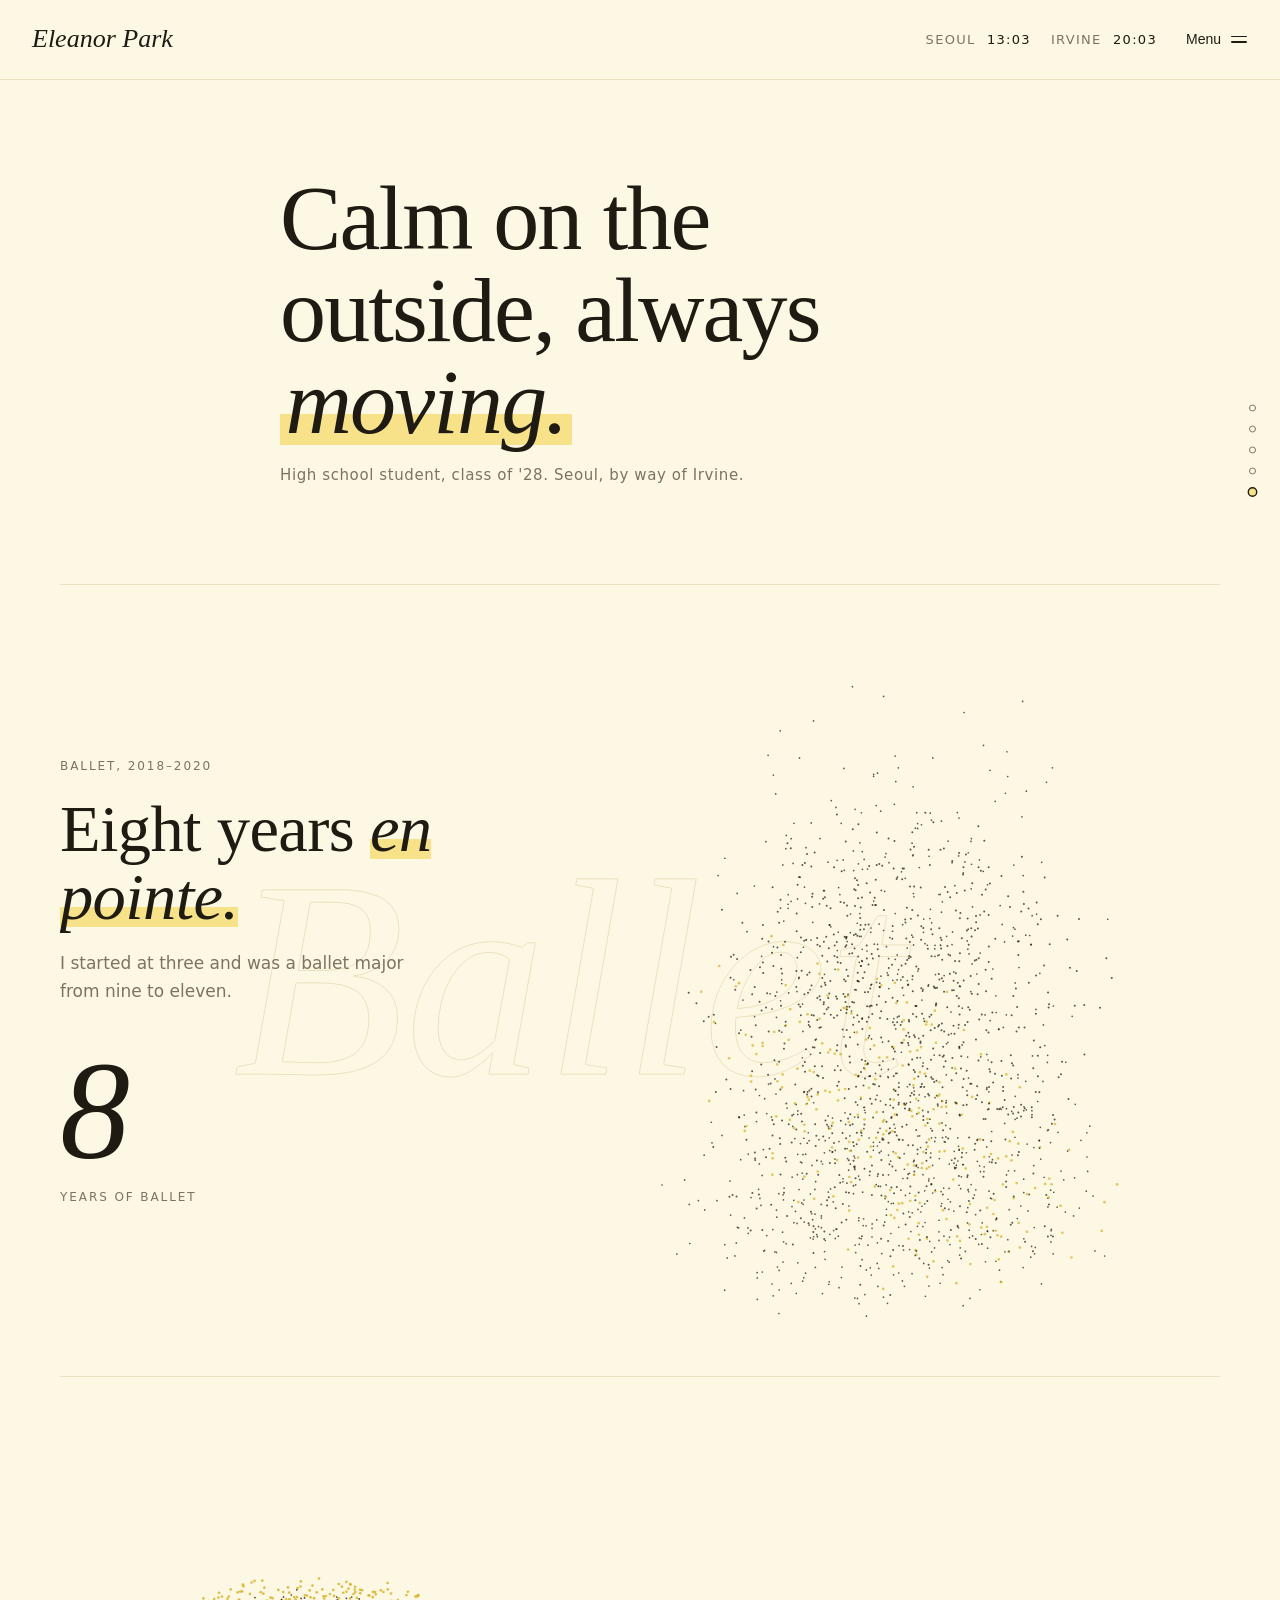
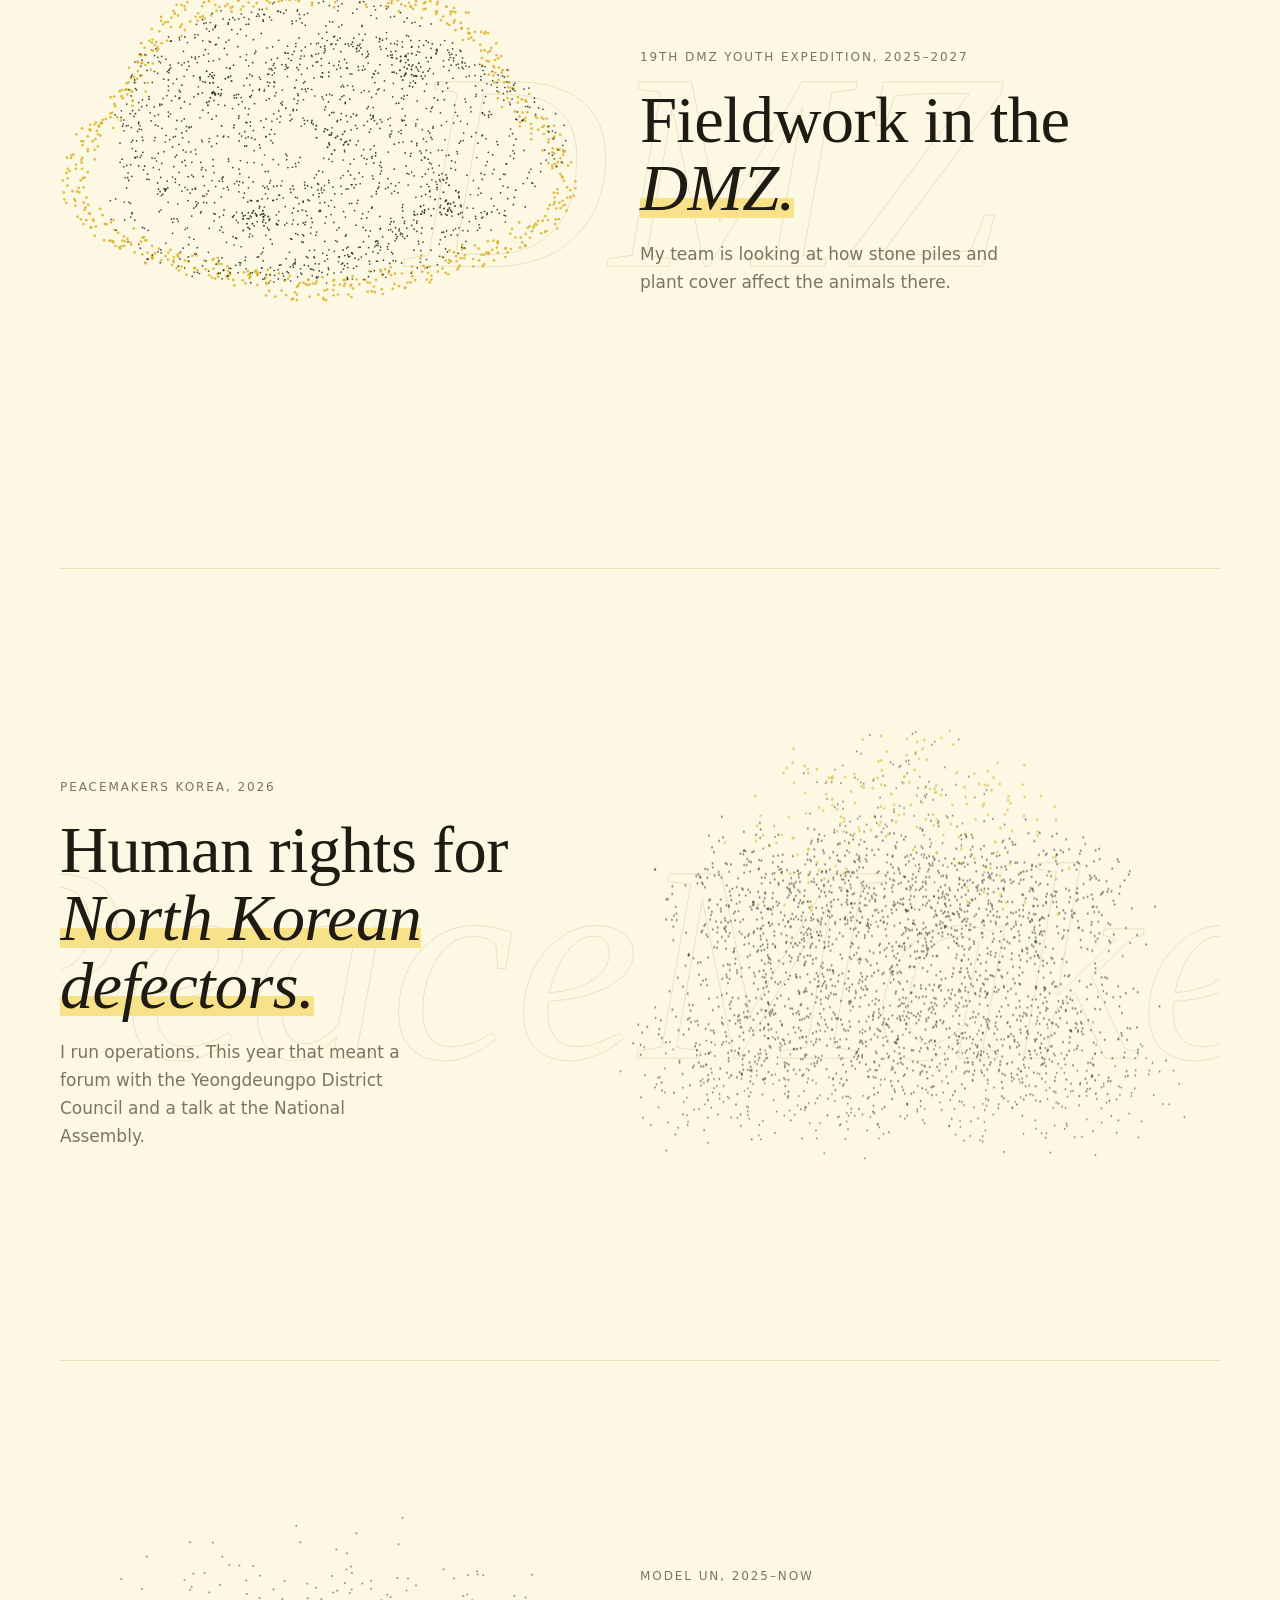
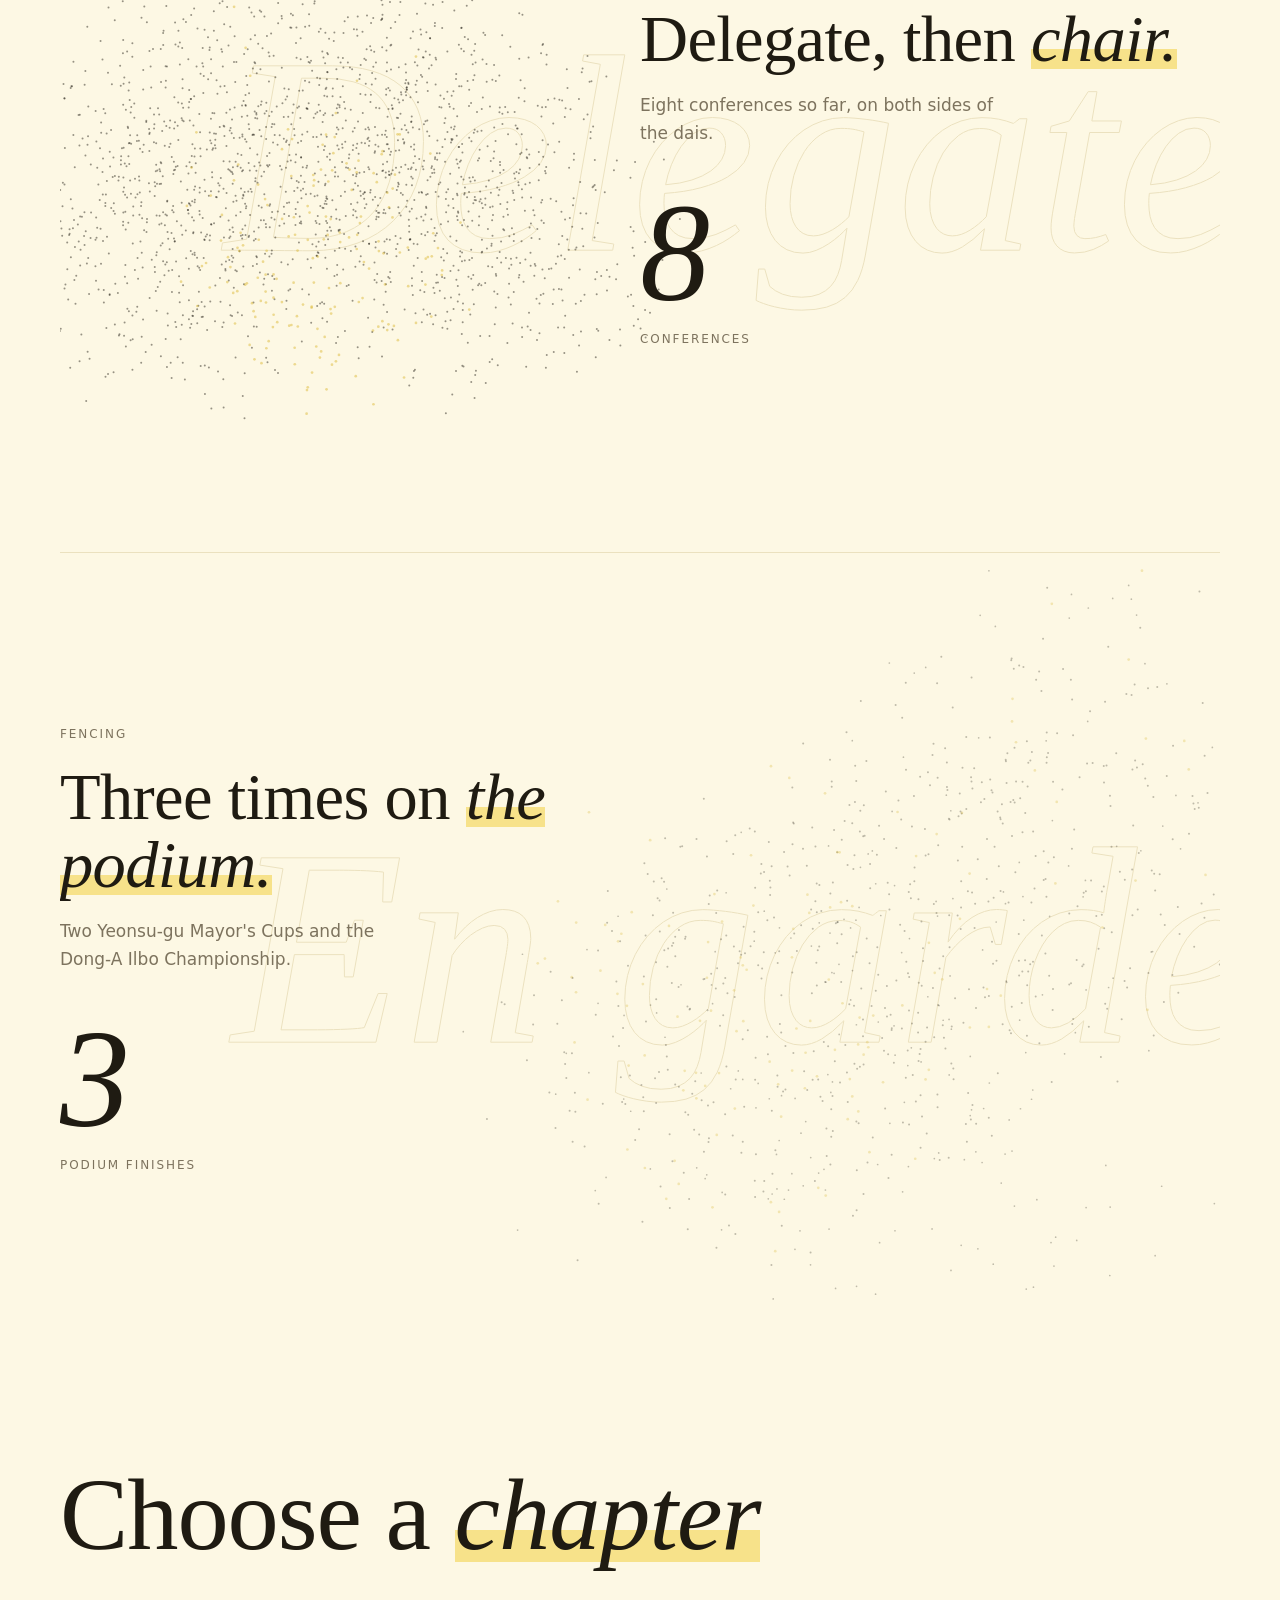
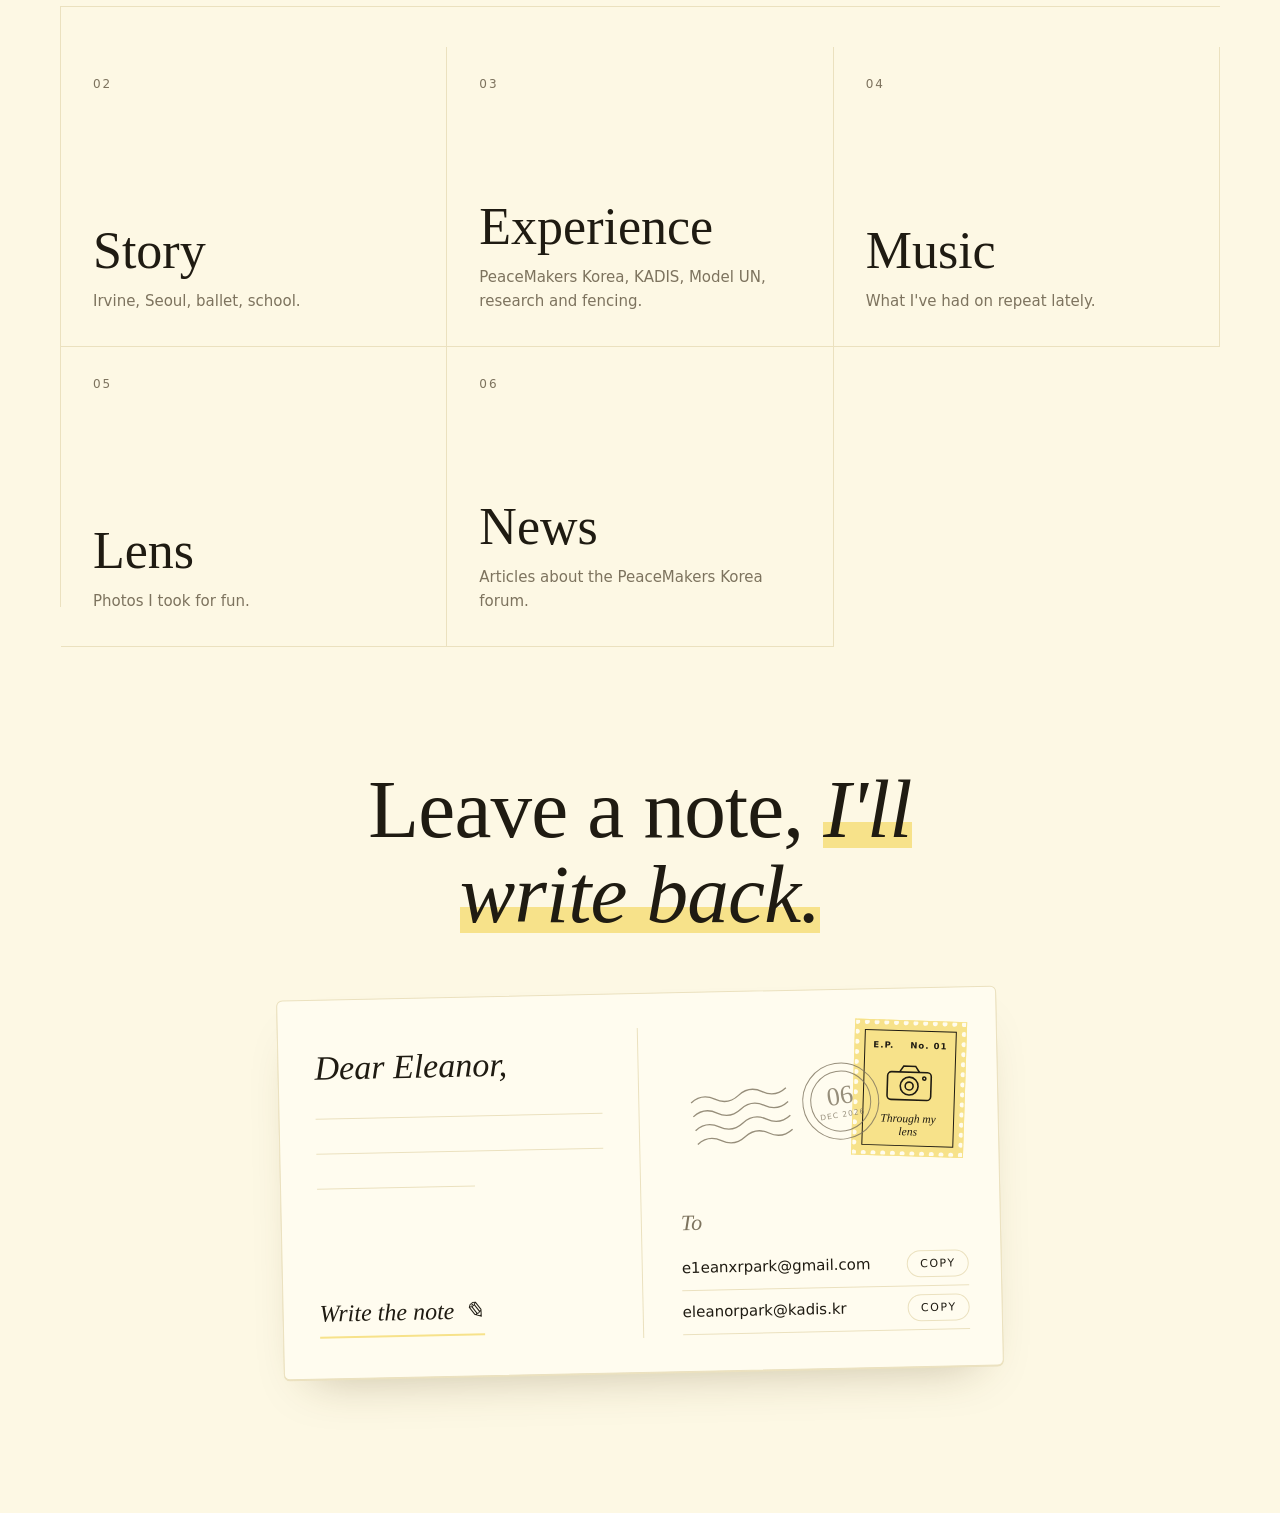
==== commit a68890cc: "Update index.html" ====
--- a/index.html
+++ b/index.html
@@ -13,7 +13,7 @@
 <body>
   <div class="scroll-progress" aria-hidden="true"></div>
   <header class="nav">
-    <a href="#home" class="brand">EP</a>
+    <a href="#home" class="brand">Eleanor Park</a>
     <div class="nav-right">
       <p class="clocks nav-clocks">
         <span>Seoul <time data-tz="Asia/Seoul">--:--</time></span>
@@ -73,86 +73,80 @@
   <main>
     <!-- I. PROLOGUE: Home -->
     <section id="home" class="hero">
-      <p class="eyebrow">I · Prologue</p>
-      <h1>Calm on the outside, always <em>moving.</em></h1>
-      <p class="lede">I'm Eleanor, born in Irvine and based in Seoul.</p>
-      <p class="places">High school student · Class of 2028</p>
+      <div class="hero-head">
+        <h1>Calm on the outside, always <em>moving.</em></h1>
+        <p class="places">High school student, class of '28. Seoul, by way of Irvine.</p>
+      </div>
 
       <div class="chapters">
         <article class="chapter-story" data-art="pirouette">
           <p class="ghost" aria-hidden="true">Ballet</p>
           <div class="cs-text">
-            <p class="cs-meta"><span>01</span> — Ballet · 2018 – 2020</p>
+            <p class="cs-meta">Ballet, 2018–2020</p>
             <h2 class="cs-head">Eight years <em>en pointe.</em></h2>
-            <p class="cs-desc">Dancing since age three, a ballet major from nine to eleven.</p>
+            <p class="cs-desc">I started at three and was a ballet major from nine to eleven.</p>
             <p class="cs-stat">8 <small>years of ballet</small></p>
           </div>
           <svg class="cs-art cs-tall" viewBox="0 0 736 1308" aria-hidden="true"></svg>
-          <p class="cs-side" aria-hidden="true">Seoul · 2018 – 2020</p>
         </article>
 
         <article class="chapter-story flip" data-art="contour">
           <p class="ghost" aria-hidden="true">DMZ</p>
           <div class="cs-text">
-            <p class="cs-meta"><span>02</span> — 19th DMZ Youth Expedition · 2025 – 2027</p>
-            <h2 class="cs-head">Studying the land <em>no one walks.</em></h2>
-            <p class="cs-desc">Researching how stone piles and plants shape wildlife.</p>
+            <p class="cs-meta">19th DMZ Youth Expedition, 2025–2027</p>
+            <h2 class="cs-head">Fieldwork in the <em>DMZ.</em></h2>
+            <p class="cs-desc">My team is looking at how stone piles and plant cover affect the animals there.</p>
           </div>
           <svg class="cs-art" viewBox="0 0 400 320" aria-hidden="true"></svg>
-          <p class="cs-side" aria-hidden="true">DMZ · 38°N</p>
         </article>
 
         <article class="chapter-story" data-art="dome">
           <p class="ghost" aria-hidden="true">PeaceMakers</p>
           <div class="cs-text">
-            <p class="cs-meta"><span>03</span> — PeaceMakers Korea · 2026</p>
-            <h2 class="cs-head">Speaking up for <em>unheard voices.</em></h2>
-            <p class="cs-desc">As Director of Operations: a forum with the Yeongdeungpo District Council and a talk at the National Assembly.</p>
+            <p class="cs-meta">PeaceMakers Korea, 2026</p>
+            <h2 class="cs-head">Human rights for <em>North Korean defectors.</em></h2>
+            <p class="cs-desc">I run operations. This year that meant a forum with the Yeongdeungpo District Council and a talk at the National Assembly.</p>
           </div>
           <svg class="cs-art" viewBox="0 0 400 320" aria-hidden="true"></svg>
-          <p class="cs-side" aria-hidden="true">Seoul · Yeouido · 2026</p>
         </article>
 
         <article class="chapter-story flip" data-art="hemicycle">
           <p class="ghost" aria-hidden="true">Delegate</p>
           <div class="cs-text">
-            <p class="cs-meta"><span>04</span> — Model UN · 2025 – now</p>
-            <h2 class="cs-head">From delegate <em>to the chair.</em></h2>
-            <p class="cs-desc">Delegate, deputy chair, chair, and secretariat.</p>
+            <p class="cs-meta">Model UN, 2025–now</p>
+            <h2 class="cs-head">Delegate, then <em>chair.</em></h2>
+            <p class="cs-desc">Eight conferences so far, on both sides of the dais.</p>
             <p class="cs-stat">8 <small>conferences</small></p>
           </div>
           <svg class="cs-art" viewBox="0 0 400 320" aria-hidden="true"></svg>
-          <p class="cs-side" aria-hidden="true">Model UN · 2025 – now</p>
         </article>
 
         <article class="chapter-story" data-art="piste">
           <p class="ghost" aria-hidden="true">En garde</p>
           <div class="cs-text">
-            <p class="cs-meta"><span>05</span> — Fencing</p>
-            <h2 class="cs-head">Calm, then <em>quick.</em></h2>
-            <p class="cs-desc">Podium finishes at the Yeonsu-gu Mayor's Cup and the Dong-A Ilbo Championship.</p>
+            <p class="cs-meta">Fencing</p>
+            <h2 class="cs-head">Three times on <em>the podium.</em></h2>
+            <p class="cs-desc">Two Yeonsu-gu Mayor's Cups and the Dong-A Ilbo Championship.</p>
             <p class="cs-stat">3 <small>podium finishes</small></p>
           </div>
           <svg class="cs-art" viewBox="0 0 400 320" aria-hidden="true"></svg>
-          <p class="cs-side" aria-hidden="true">Fencing · Incheon</p>
         </article>
       </div>
       <div class="choose">
         <div class="choose-head">
           <h2>Choose a <em>chapter</em></h2>
-          <p>Each one is its own story.</p>
         </div>
         <div class="choose-grid">
-          <a href="#story"><span class="cg-meta">02 <i></i> The beginning</span><strong>Story</strong><span class="cg-desc">Irvine to Seoul, with eight years of ballet in between.</span></a>
-          <a href="#ventures"><span class="cg-meta">03 <i></i> The work</span><strong>Experience</strong><span class="cg-desc">PeaceMakers Korea, KADIS, Model UN, research and fencing.</span></a>
-          <a href="#passion"><span class="cg-meta">04 <i></i> On repeat</span><strong>Music</strong><span class="cg-desc">DIMO REX, OKASHII, and the songs that sound like Irvine.</span></a>
-          <a href="#lens"><span class="cg-meta">05 <i></i> Viewfinder</span><strong>Lens</strong><span class="cg-desc">Seoul, Irvine, and everywhere in between.</span></a>
-          <a href="#writing"><span class="cg-meta">06 <i></i> On record</span><strong>News</strong><span class="cg-desc">Press on the PeaceMakers Korea forum.</span></a>
+          <a href="#story"><span class="cg-meta">02</span><strong>Story</strong><span class="cg-desc">Irvine, Seoul, ballet, school.</span></a>
+          <a href="#ventures"><span class="cg-meta">03</span><strong>Experience</strong><span class="cg-desc">PeaceMakers Korea, KADIS, Model UN, research and fencing.</span></a>
+          <a href="#passion"><span class="cg-meta">04</span><strong>Music</strong><span class="cg-desc">What I've had on repeat lately.</span></a>
+          <a href="#lens"><span class="cg-meta">05</span><strong>Lens</strong><span class="cg-desc">Photos I took for fun.</span></a>
+          <a href="#writing"><span class="cg-meta">06</span><strong>News</strong><span class="cg-desc">Articles about the PeaceMakers Korea forum.</span></a>
         </div>
       </div>
 
       <div class="note-wrap">
-        <p class="note-kicker">Correspondence</p>
+        
         <h2 class="note-quote">Leave a note, <em>I'll write back.</em></h2>
 
         <div class="postcard">
@@ -189,7 +183,7 @@
           </div>
         </div>
 
-        <p class="signoff">— <em>Eleanor</em>, calm on the outside, always moving.</p>
+        <p class="signoff">Thanks for stopping by. — Eleanor</p>
       </div>
       <nav class="cs-dots" aria-hidden="true"><span></span><span></span><span></span><span></span><span></span></nav>
     </section>
@@ -202,66 +196,140 @@
         <div class="item"><span class="when">Beginning</span><div><h3>Born in Irvine, California</h3></div></div>
         <div class="item"><span class="when">Ages 0–6</span><div><h3>Between Irvine and Seoul</h3><p>Back and forth between two homes.</p></div></div>
         <div class="item"><span class="when">Age 6</span><div><h3>Settled in Seoul</h3><p>Korean public school.</p></div></div>
-        <div class="item"><span class="when">2018 – 2020</span><div><h3>Ballet major</h3><p>Dancing since age 3. Stepped away at 11.</p></div></div>
+        <div class="item" data-tags="ballet"><span class="when">2018 – 2020</span><div><h3>Ballet major</h3><p>Dancing since age 3. Stepped away at 11.</p></div></div>
         <div class="item"><span class="when">Jan 2025</span><div><h3>Moved to Ivy Collegiate School</h3><p>9th grade, 2nd semester.</p></div></div>
         <div class="item"><span class="when">Now</span><div><h3>High school, Class of 2028</h3></div></div>
       </div>
     </section>
 
     <!-- II. THE WORK: Experience -->
-    <section id="ventures">
-      <p class="eyebrow">II · The work</p>
-      <h2>Experience</h2>
-      <div class="timeline">
-        <div class="item"><span class="when">Class of 2028</span><div><h3>Ivy Collegiate School</h3></div></div>
-      </div>
-
-      <h3 class="sub"><a href="https://peacemakerskorea.lovable.app/" target="_blank" rel="noopener">PeaceMakers Korea ↗</a></h3>
-      <p class="org-meta">Director of Operations · 2026 – present · Nonprofit for the human rights of North Korean defectors</p>
-      <ul class="rows">
-        <li><span>Forum with the Yeongdeungpo District Council on a North Korean human rights memorial</span><span>2026</span></li>
-        <li><span>Presented a youth diplomatic doctrine at the National Assembly</span><span>Jul 2026</span></li>
-        <li><span>Volunteering with North Korean defectors, with Nanum Korea</span><span>2026</span></li>
-      </ul>
-
-      <h3 class="sub"><a href="https://www.kadis.kr/" target="_blank" rel="noopener">KADIS ↗</a></h3>
-      <p class="org-meta">Founding Executive · Korea Academic &amp; Diplomatic International Society</p>
-      <ul class="rows">
-        <li><span><strong>KSMUN</strong> · Organizing Committee, USG of Crisis · <em>The Trojan War &amp; The Odyssey</em></span><span>Nov 2026</span></li>
-      </ul>
-
-      <h3 class="sub">Research</h3>
-      <div class="timeline">
-        <div class="item"><span class="when">2025 – 2027</span><div><h3>19th DMZ Youth Expedition</h3><p>How stone piles and vegetation cover affect DMZ wildlife.</p></div></div>
-        <div class="item"><span class="when">2026</span><div><h3>Ajou University research paper</h3><p>North Korean politics and international relations.</p></div></div>
-      </div>
-
-      <h3 class="sub">Model United Nations</h3>
-      <p class="group">Secretariat</p>
-      <ul class="rows">
-        <li><span><strong>KSMUN</strong> · USG of Crisis</span></li>
-      </ul>
-      <p class="group">Chair</p>
-      <ul class="rows">
-        <li><span><strong>KMUN 2027</strong> · Chair, ECOSOC</span></li>
-        <li><span><strong>DLMUNC VII</strong> · Deputy Chair, IMF</span></li>
-        <li><span><strong>DLMUNCS VI</strong> · Deputy Chair, UNOOSA</span></li>
-        <li><span><strong>KYOMUN</strong> · Deputy Chair, UNCSTD</span></li>
-      </ul>
-      <p class="group">Delegate</p>
-      <ul class="rows">
-        <li><span><strong>KNAMUN</strong> · UNSC, Nigeria</span></li>
-        <li><span><strong>ICSMUN</strong> · ECOSOC, Nigeria</span></li>
-        <li><span><strong>SYMUN</strong> · ECOSOC, Indonesia</span></li>
-      </ul>
-
-      <h3 class="sub">Fencing</h3>
-      <ul class="rows">
-        <li><span>3rd Yeonsu-gu Mayor's Cup</span><span>2nd place</span></li>
-        <li><span>Dong-A Ilbo Fencing Championship 2026</span><span>3rd place</span></li>
-        <li><span>2nd Yeonsu-gu Mayor's Cup</span><span>3rd place</span></li>
-      </ul>
-
+    <section id="ventures" class="work">
+      <header class="work-hero">
+        <div class="work-top">
+          <p class="eyebrow">II · The work</p>
+          <nav class="work-index" aria-label="Files">
+            <a href="#file-pmk">PeaceMakers Korea</a>
+            <a href="#file-kadis">KADIS</a>
+            <a href="#file-research">Research</a>
+            <a href="#file-mun">Model UN</a>
+            <a href="#file-fencing">Fencing</a>
+          </nav>
+        </div>
+        <h2 class="work-title"><span class="work-the">What I</span> <em>work on.</em></h2>
+        <div class="work-foot">
+          <p class="work-lede">Human rights, diplomacy, research, and a lot of Model UN.</p>
+          <dl class="work-stats">
+            <div><dt>2</dt><dd>Organizations</dd></div>
+            <div><dt>8</dt><dd>MUN conferences</dd></div>
+            <div><dt>3</dt><dd>Research projects</dd></div>
+            <div><dt>3</dt><dd>Fencing podiums</dd></div>
+          </dl>
+        </div>
+      </header>
+
+      <article class="file" id="file-pmk" data-tags="PeaceMakers, PMK, Yeongdeungpo, forum, memorial, National Assembly, Nanum">
+        <aside class="file-side">
+          <p class="file-num">01</p>
+        </aside>
+        <div class="file-main">
+          <h3 class="file-name">PeaceMakers Korea</h3>
+          <p class="file-tag">A nonprofit for North Korean defectors' human rights</p>
+          <p class="file-desc">I handle operations: planning events, coordinating with partners, and keeping things running.</p>
+          <dl class="file-meta">
+            <div><dt>Role</dt><dd>Director of Operations</dd></div>
+            <div><dt>Period</dt><dd>2026 – present</dd></div>
+          </dl>
+          <a class="file-link" href="https://peacemakerskorea.lovable.app/" target="_blank" rel="noopener">Visit the site <span>↗</span></a>
+          <ul class="rows file-rows">
+            <li><span>Forum with the Yeongdeungpo District Council on a North Korean human rights memorial</span><span>2026</span></li>
+            <li><span>Presented a youth diplomatic doctrine at the National Assembly</span><span>Jul 2026</span></li>
+            <li><span>Volunteering with North Korean defectors, with Nanum Korea</span><span>2026</span></li>
+          </ul>
+        </div>
+      </article>
+
+      <article class="file" id="file-kadis" data-tags="KADIS, KSMUN">
+        <aside class="file-side">
+          <p class="file-num">02</p>
+        </aside>
+        <div class="file-main">
+          <h3 class="file-name">KADIS</h3>
+          <p class="file-tag">Korea Academic &amp; Diplomatic International Society</p>
+          <p class="file-desc">A student society I helped start. We run academic and diplomatic programs, including KSMUN.</p>
+          <dl class="file-meta">
+            <div><dt>Role</dt><dd>Founding Executive</dd></div>
+            <div><dt>Runs</dt><dd>KSMUN · Organizing Committee, USG of Crisis</dd></div>
+          </dl>
+          <a class="file-link" href="https://www.kadis.kr/" target="_blank" rel="noopener">Visit the site <span>↗</span></a>
+          <ul class="rows file-rows">
+            <li><span><strong>KSMUN</strong> · Crisis committee · <em>The Trojan War &amp; The Odyssey</em></span><span>Nov 2026</span></li>
+          </ul>
+        </div>
+      </article>
+
+      <article class="file" id="file-research" data-tags="DMZ, Ajou, Capstone, overtraining, research">
+        <aside class="file-side">
+          <p class="file-num">03</p>
+        </aside>
+        <div class="file-main">
+          <h3 class="file-name">Research</h3>
+          <dl class="file-meta">
+            <div><dt>Field</dt><dd>19th DMZ Youth Expedition · 2025 – 2027</dd></div>
+            <div><dt>Paper</dt><dd>With Ajou University · 2026</dd></div>
+            <div><dt>Capstone</dt><dd>Ivy Collegiate School · 2025 – 2026</dd></div>
+          </dl>
+          <ul class="rows file-rows">
+            <li data-paper="papers/dmz.pdf"><span>How stone piles and vegetation cover affect DMZ wildlife</span><span>2025 – 27</span></li>
+            <li data-paper="papers/ajou.pdf"><span>North Korean politics and international relations</span><span>2026</span></li>
+            <li data-paper="papers/capstone.pdf"><span>Capstone project on overtraining in young athletes</span><span>2025 – 26</span></li>
+          </ul>
+        </div>
+      </article>
+
+      <article class="file" id="file-mun" data-tags="KMUN, DLMUNC VII, DLMUNC 7, DLMUNCS VI, DLMUNCS 6, DLMUNCS, KYOMUN, KNAMUN, ICSMUN, SYMUN, MUN">
+        <aside class="file-side">
+          <p class="file-num">04</p>
+        </aside>
+        <div class="file-main">
+          <h3 class="file-name">Model UN</h3>
+          <dl class="file-stats">
+            <div><dt>1</dt><dd>Secretariat</dd></div>
+            <div><dt>4</dt><dd>Chair</dd></div>
+            <div><dt>3</dt><dd>Delegate</dd></div>
+          </dl>
+          <p class="group">Secretariat</p>
+          <ul class="rows file-rows">
+            <li><span><strong>KSMUN</strong> · USG of Crisis</span></li>
+          </ul>
+          <p class="group">Chair</p>
+          <ul class="rows file-rows">
+            <li><span><strong>KMUN 2027</strong> · Chair, ECOSOC</span></li>
+            <li><span><strong>DLMUNC VII</strong> · Deputy Chair, IMF</span></li>
+            <li><span><strong>DLMUNCS VI</strong> · Deputy Chair, UNOOSA</span></li>
+            <li><span><strong>KYOMUN</strong> · Deputy Chair, UNCSTD</span></li>
+          </ul>
+          <p class="group">Delegate</p>
+          <ul class="rows file-rows">
+            <li><span><strong>KNAMUN</strong> · UNSC, Nigeria</span></li>
+            <li><span><strong>ICSMUN</strong> · ECOSOC, Nigeria</span></li>
+            <li><span><strong>SYMUN</strong> · ECOSOC, Indonesia</span></li>
+          </ul>
+        </div>
+      </article>
+
+      <article class="file" id="file-fencing" data-tags="fencing, Yeonsu, Dong-A, DongA">
+        <aside class="file-side">
+          <p class="file-num">05</p>
+        </aside>
+        <div class="file-main">
+          <h3 class="file-name">Fencing</h3>
+          <ul class="rows file-rows">
+            <li><span>3rd Yeonsu-gu Mayor's Cup</span><span>2nd place</span></li>
+            <li><span>Dong-A Ilbo Fencing Championship 2026</span><span>3rd place</span></li>
+            <li><span>2nd Yeonsu-gu Mayor's Cup</span><span>3rd place</span></li>
+          </ul>
+        </div>
+      </article>
     </section>
 
     <!-- III. VANTAGE: a personal passion (the reference uses "Sky") -->
@@ -289,15 +357,13 @@
       <p class="eyebrow">III · Vantage</p>
       <h2>Lens</h2>
       <p>Seoul, Irvine, and everywhere in between.</p>
-      <!-- Replace each <div class="photo"> with <img class="photo" src="your-photo.jpg" alt="description"> -->
-      <div class="gallery">
-        <figure><div class="photo"></div><figcaption>[Place, year]</figcaption></figure>
-        <figure><div class="photo"></div><figcaption>[Place, year]</figcaption></figure>
-        <figure><div class="photo"></div><figcaption>[Place, year]</figcaption></figure>
-        <figure><div class="photo"></div><figcaption>[Place, year]</figcaption></figure>
-        <figure><div class="photo"></div><figcaption>[Place, year]</figcaption></figure>
-        <figure><div class="photo"></div><figcaption>[Place, year]</figcaption></figure>
+      <!-- Lens shows every picture in the repository's "lens" folder (photos taken for fun).
+           Event photos go in the "events" folder and appear next to the matching experience.
+           Name files like "2025-02-01 Seoul night walk.jpg" or "2025-02-02 KSMUN chair meeting.jpg" -->
+      <div class="gallery" id="lens-gallery" data-repo="eleanorspark/eleanorspark.github.io" data-path="lens" data-events-path="events">
+        <p class="gallery-empty">Photos coming soon.</p>
       </div>
+      <div class="lightbox" hidden><button type="button" class="lb-close" aria-label="Close">×</button><img alt=""><p class="lb-cap"></p></div>
     </section>
 
     <!-- IV. ON RECORD: Press -->
@@ -341,6 +407,7 @@
     var links = document.querySelectorAll('.menu-groups a');
     function show() {
       var target = document.getElementById(location.hash.slice(1));
+      if (target && !target.matches('main > section')) { var sec = target.closest('main > section'); if (sec && sec.classList.contains('active')) { target.scrollIntoView({ behavior: 'smooth' }); return; } if (sec) { var t2 = target; target = sec; setTimeout(function () { t2.scrollIntoView(); }, 50); } }
       if (sections.indexOf(target) === -1) target = sections[0];
       sections.forEach(function (s) { s.classList.toggle('active', s === target); });
       links.forEach(function (a) {
@@ -657,14 +724,14 @@
           var len; try { len = el.getTotalLength(); } catch (e) { return; }
           var m = svgM.multiply(el.getScreenCTM());
           var hi = el.classList.contains('hi'), dot = el.classList.contains('dot');
-          var step = (dot ? 7 : 3.2) / Math.max(fs, 0.05);
+          var step = (dot ? 3.6 : 1.7) / Math.max(fs, 0.05);
           for (var d = 0; d <= len; d += step) {
             var p = el.getPointAtLength(d), q = p.matrixTransform(m);
             var ang = Math.random() * Math.PI * 2, dist = 80 + Math.random() * 260;
             pts.push({
               hx: fit.x + (q.x - fit.vx) * fit.s, hy: fit.y + (q.y - fit.vy) * fit.s,
               sx: Math.cos(ang) * dist, sy: Math.sin(ang) * dist - 40,
-              ox: 0, oy: 0, r: hi ? 1.7 : (dot ? 1.1 : 1.25), hi: hi,
+              ox: 0, oy: 0, r: hi ? 1.35 : (dot ? 0.85 : 1), hi: hi,
               ph: Math.random() * 6.28, sp: 0.6 + Math.random() * 0.8
             });
           }
@@ -685,8 +752,8 @@
           sc.canvas.style.left = (r.left - sr.left - sc.pad) + 'px';
           sc.canvas.style.top = (r.top - sr.top - sc.pad) + 'px';
           // 1 = gathered into the drawing, 0 = fully scattered
-          var off = Math.abs((r.top + r.height / 2) - innerHeight / 2) / (innerHeight * 0.75);
-          var g = Math.max(0, Math.min(1, 1 - off)); g = g * g * (3 - 2 * g);
+          var off = Math.abs((r.top + r.height / 2) - innerHeight / 2) / innerHeight;
+          var g = Math.max(0, Math.min(1, (0.95 - off) / 0.55)); g = g * g * (3 - 2 * g);
           var ctx = sc.ctx; ctx.clearRect(-sc.pad, -sc.pad, sc.w + 2 * sc.pad, sc.h + 2 * sc.pad);
           var mx = mouse.x - r.left, my = mouse.y - r.top, time = t / 1000;
           for (var i = 0; i < sc.pts.length; i++) {
@@ -707,6 +774,139 @@
       addEventListener('hashchange', function () { setTimeout(sampleAll, 60); });
       requestAnimationFrame(frame);
     })();
+
+    // ===== Lens: build the gallery from the repo's "photos" folder =====
+    (function () {
+      var box = document.getElementById('lens-gallery'); if (!box) return;
+      var repo = box.dataset.repo, path = box.dataset.path;
+      var months = ['Jan','Feb','Mar','Apr','May','Jun','Jul','Aug','Sep','Oct','Nov','Dec'];
+      function caption(name) {
+        var base = name.replace(/\.[^.]+$/, '').replace(/[_]+/g, ' ').trim();
+        var m = base.match(/^(\d{4})[-.](\d{1,2})(?:[-.](\d{1,2}))?\s*[-–—]?\s*(.*)$/);
+        var title = base, date = '', key = '0000-00-00';
+        if (m) {
+          title = m[4] || '';
+          date = months[(+m[2] - 1) % 12] + ' ' + m[1];
+          key = m[1] + '-' + ('0' + m[2]).slice(-2) + '-' + ('0' + (m[3] || 1)).slice(-2);
+        }
+        title = title.replace(/\s*\(\d+\)$/, '').replace(/\s+\d+$/, '');
+        return { title: title, date: date, key: key, name: name };
+      }
+      var lb = document.querySelector('.lightbox');
+      function open(src, cap) { lb.querySelector('img').src = src; lb.querySelector('.lb-cap').textContent = cap; lb.hidden = false; }
+      lb.addEventListener('click', function (e) { if (e.target === lb || e.target.classList.contains('lb-close')) lb.hidden = true; });
+      addEventListener('keydown', function (e) { if (e.key === 'Escape') lb.hidden = true; });
+
+      // photos whose names mention an event also appear next to that event
+      function attachEventPhotos(imgs) {
+        var used = {};
+        var targets = Array.prototype.slice.call(document.querySelectorAll('[data-tags]'));
+        // more specific tags first, so "2nd Yeonsu" wins over a plain "fencing"
+        targets.sort(function (x, y) { return y.dataset.tags.length - x.dataset.tags.length; });
+        targets.forEach(function (el) {
+          var tags = el.dataset.tags.split(',').map(function (t) { return t.trim(); }).filter(Boolean);
+          var hits = imgs.filter(function (c) {
+            if (used[c.name]) return false;
+            var hay = ' ' + c.name.replace(/\.[^.]+$/, '').replace(/[_]+/g, ' ') + ' ';
+            return tags.some(function (t) {
+              var re = new RegExp('(^|[^A-Za-z0-9])' + t.replace(/[.*+?^${}()|[\]\\]/g, '\\$&').replace(/\s+/g, '[\\s_-]*') + '(?![A-Za-z0-9])', 'i');
+              return re.test(hay);
+            });
+          });
+          if (!hits.length) return;
+          hits.forEach(function (c) { used[c.name] = true; });
+          var strip = document.createElement('div'); strip.className = 'event-photos';
+          hits.slice(0, 9).forEach(function (c) {
+            var t = document.createElement('button'); t.type = 'button'; t.className = 'ev-thumb';
+            var cap = [c.title, c.date].filter(Boolean).join(' · ');
+            t.setAttribute('aria-label', 'Open photo: ' + cap);
+            var im = document.createElement('img'); im.src = c.src; im.alt = ''; im.loading = 'lazy';
+            t.appendChild(im);
+            t.addEventListener('click', function () { open(c.src, cap); });
+            strip.appendChild(t);
+          });
+          if (el.classList.contains('file')) {
+            // a horizontal reel: staggered photos with numbered captions and a progress line
+            var reel = document.createElement('div'); reel.className = 'reel';
+            var track = document.createElement('div'); track.className = 'reel-track';
+            hits.forEach(function (c, k) {
+              var cap = [c.title, c.date].filter(Boolean).join(' · ');
+              var fig = document.createElement('figure'); fig.className = 'reel-item';
+              var b = document.createElement('button'); b.type = 'button'; b.setAttribute('aria-label', 'Open photo: ' + cap);
+              var im = document.createElement('img'); im.src = c.src; im.alt = c.title || ''; im.loading = 'lazy'; im.draggable = false;
+              b.appendChild(im);
+              b.addEventListener('click', function () { if (!reel.dragged) open(c.src, cap); });
+              var fc = document.createElement('figcaption'); fc.innerHTML = '<b>' + ('0' + (k + 1)).slice(-2) + '</b> ' + cap.replace(/[<>&]/g, '');
+              fig.appendChild(b); fig.appendChild(fc); track.appendChild(fig);
+            });
+            var bar = document.createElement('div'); bar.className = 'reel-bar'; bar.appendChild(document.createElement('span'));
+            reel.appendChild(track); reel.appendChild(bar);
+            el.querySelector('.file-main').appendChild(reel);
+            function sync() {
+              var max = track.scrollWidth - track.clientWidth;
+              var w = track.clientWidth / track.scrollWidth;
+              bar.firstChild.style.width = (Math.min(1, w) * 100) + '%';
+              bar.firstChild.style.transform = 'translateX(' + (max > 0 ? (track.scrollLeft / max) * (1 / w - 1) * 100 : 0) + '%)';
+            }
+            track.addEventListener('scroll', sync, { passive: true }); addEventListener('resize', sync);
+            track.querySelectorAll('img').forEach(function (im) { im.addEventListener('load', sync); });
+            // drag to scroll with a mouse
+            var down = false, sx = 0, sl = 0;
+            track.addEventListener('pointerdown', function (e) { if (e.pointerType !== 'mouse') return; down = true; reel.dragged = false; sx = e.clientX; sl = track.scrollLeft; track.classList.add('grabbing'); });
+            addEventListener('pointermove', function (e) { if (!down) return; var d = e.clientX - sx; if (Math.abs(d) > 4) reel.dragged = true; track.scrollLeft = sl - d; });
+            addEventListener('pointerup', function () { down = false; track.classList.remove('grabbing'); setTimeout(function () { reel.dragged = false; }, 0); });
+            setTimeout(sync, 60);
+            return;
+          }
+          var host = el.classList.contains('item') ? el.lastElementChild : el;
+          if (el.tagName === 'P' || el.classList.contains('event-anchor')) el.after(strip); else host.appendChild(strip);
+        });
+      }
+
+      function listPhotos(dir) {
+        return fetch('https://api.github.com/repos/' + repo + '/contents/' + encodeURIComponent(dir))
+          .then(function (r) { if (!r.ok) throw new Error(r.status); return r.json(); })
+          .then(function (files) {
+            return files.filter(function (f) { return f.type === 'file' && /\.(jpe?g|png|webp|gif|avif)$/i.test(f.name); })
+              .map(function (f) { var c = caption(f.name); c.src = dir + '/' + encodeURIComponent(f.name); return c; })
+              .sort(function (a, b) { return a.key < b.key ? 1 : a.key > b.key ? -1 : a.name.localeCompare(b.name); });
+          });
+      }
+      if (box.dataset.eventsPath) listPhotos(box.dataset.eventsPath).then(attachEventPhotos).catch(function () {});
+
+      listPhotos(path)
+        .then(function (imgs) {
+          if (!imgs.length) return;
+          box.innerHTML = '';
+          imgs.forEach(function (c, k) {
+            var fig = document.createElement('figure');
+            fig.className = 'rv';
+            fig.style.setProperty('--d', (Math.min(k % 6, 5) * 0.07) + 's');
+            var img = document.createElement('img');
+            img.className = 'photo'; img.loading = 'lazy'; img.decoding = 'async';
+            img.src = c.src; img.alt = c.title || 'Photo';
+            var cap = [c.title, c.date].filter(Boolean).join(' · ');
+            var fc = document.createElement('figcaption'); fc.textContent = cap;
+            fig.appendChild(img); fig.appendChild(fc);
+            fig.addEventListener('click', function () { open(c.src, cap); });
+            box.appendChild(fig);
+            requestAnimationFrame(function () { setTimeout(function () { fig.classList.add('is-in'); }, 40); });
+          });
+        })
+        .catch(function () { /* keep the "coming soon" note */ });
+    })();
+
+    // ===== Papers: if a PDF exists in the "papers" folder, show a link to it =====
+    document.querySelectorAll('[data-paper]').forEach(function (row) {
+      var url = row.dataset.paper;
+      fetch(url, { method: 'HEAD' }).then(function (r) {
+        if (!r.ok) return;
+        var a = document.createElement('a');
+        a.className = 'paper-link'; a.href = url; a.target = '_blank'; a.rel = 'noopener';
+        a.innerHTML = 'Read the paper <span aria-hidden="true">↗</span>';
+        row.firstElementChild.appendChild(a);
+      }).catch(function () {});
+    });
     show();
   </script>
 </body>
--- a/styles.css
+++ b/styles.css
@@ -0,0 +1,624 @@
+:root {
+  --bg: #fbf7f2;
+  --surface: #ffffff;
+  --text: #2b2420;
+  --muted: #7a6e66;
+  --accent: #c8553d;
+  --border: #ece4da;
+}
+@media (prefers-color-scheme: dark) {
+  :root {
+    --bg: #1c1917;
+    --surface: #26221f;
+    --text: #f2ebe4;
+    --muted: #a89c92;
+    --accent: #e8836b;
+    --border: #38322d;
+  }
+}
+
+* { box-sizing: border-box; }
+html { scroll-behavior: smooth; }
+body {
+  margin: 0;
+  background: var(--bg);
+  color: var(--text);
+  font: 17px/1.65 "Inter", system-ui, sans-serif;
+}
+a { color: var(--accent); }
+
+.nav {
+  position: sticky; top: 0; z-index: 10;
+  display: flex; justify-content: space-between; align-items: center;
+  padding: 14px 24px;
+  background: color-mix(in srgb, var(--bg) 88%, transparent);
+  backdrop-filter: blur(8px);
+  border-bottom: 1px solid var(--border);
+}
+.brand { font-family: "Fraunces", serif; font-weight: 600; font-size: 20px; text-decoration: none; color: var(--text); }
+.nav nav { display: flex; gap: 20px; flex-wrap: wrap; }
+.nav nav a { color: var(--muted); text-decoration: none; font-size: 15px; }
+.nav nav a:hover { color: var(--accent); }
+
+main { max-width: 760px; margin: 0 auto; padding: 0 20px; }
+section { padding: 56px 0; border-bottom: 1px solid var(--border); }
+section:last-child { border-bottom: 0; }
+
+h1, h2, h3 { font-family: "Fraunces", serif; font-weight: 600; line-height: 1.2; }
+h1 { font-size: clamp(40px, 8vw, 64px); margin: 20px 0 12px; }
+h2 { font-size: 30px; margin: 0 0 20px; }
+h3 { font-size: 19px; margin: 0 0 6px; }
+.sub { margin-top: 40px; }
+
+.hero { padding-top: 72px; }
+.lede { font-size: 21px; color: var(--muted); max-width: 600px; }
+.avatar {
+  width: 112px; height: 112px; border-radius: 50%;
+  display: grid; place-items: center;
+  background: var(--accent); color: #fff;
+  font-family: "Fraunces", serif; font-size: 40px;
+  /* To use a photo: background: url(photo.jpg) center/cover; and remove the initials */
+}
+
+.grid { display: grid; grid-template-columns: repeat(auto-fit, minmax(200px, 1fr)); gap: 16px; }
+.card {
+  background: var(--surface);
+  border: 1px solid var(--border);
+  border-radius: 14px;
+  padding: 20px;
+}
+.card p { margin: 0; color: var(--muted); font-size: 15px; }
+.card.link { text-decoration: none; color: var(--text); transition: transform .15s, border-color .15s; }
+.card.link:hover { transform: translateY(-2px); border-color: var(--accent); }
+.emoji { font-size: 28px; display: block; margin-bottom: 8px; }
+
+.now-list, .facts { padding-left: 20px; }
+.now-list li, .facts li { margin-bottom: 8px; }
+.muted { color: var(--muted); font-size: 14px; }
+
+.timeline .item { display: grid; grid-template-columns: 130px 1fr; gap: 16px; padding: 14px 0; }
+.timeline .when { color: var(--muted); font-size: 14px; padding-top: 3px; }
+.timeline p { margin: 0; color: var(--muted); }
+
+.contact { text-align: center; }
+.button {
+  display: inline-block; margin: 8px 0 16px;
+  padding: 12px 28px; border-radius: 999px;
+  background: var(--accent); color: #fff; text-decoration: none; font-weight: 500;
+}
+.socials a { color: var(--muted); }
+
+footer { text-align: center; color: var(--muted); font-size: 14px; padding: 32px 20px; }
+
+@media (max-width: 560px) {
+  .nav nav { gap: 12px; }
+  .nav nav a { font-size: 14px; }
+  .timeline .item { grid-template-columns: 1fr; gap: 2px; }
+}
+
+.eyebrow { text-transform: uppercase; letter-spacing: .14em; font-size: 12px; color: var(--accent); margin: 0 0 10px; }
+.hero .eyebrow { margin-bottom: 24px; }
+.places { color: var(--muted); font-size: 15px; letter-spacing: .04em; }
+.timeline { margin-top: 28px; }
+.tag { display: block; font-size: 13px; color: var(--muted); margin-bottom: 8px; }
+
+.gallery { display: grid; grid-template-columns: repeat(3, 1fr); gap: 12px; margin-top: 20px; }
+.gallery figure { margin: 0; }
+.photo { width: 100%; aspect-ratio: 4 / 5; border-radius: 10px; object-fit: cover; display: block;
+  background: var(--surface); border: 1px dashed var(--border); }
+.gallery figcaption { font-size: 13px; color: var(--muted); margin-top: 6px; }
+
+.posts { list-style: none; padding: 0; margin: 20px 0 0; }
+.posts li { display: flex; justify-content: space-between; gap: 16px; padding: 14px 0; border-top: 1px solid var(--border); }
+.posts a { color: var(--text); text-decoration: none; font-weight: 500; }
+.posts a:hover { color: var(--accent); }
+.posts span { color: var(--muted); font-size: 14px; white-space: nowrap; }
+
+@media (max-width: 560px) {
+  .gallery { grid-template-columns: repeat(2, 1fr); }
+  .posts li { flex-direction: column; gap: 2px; }
+  .nav nav { gap: 10px; }
+}
+.clocks { display: flex; gap: 20px; font-size: 13px; letter-spacing: .1em; text-transform: uppercase; color: var(--muted); margin: 4px 0 0; }
+.clocks time { color: var(--text); font-variant-numeric: tabular-nums; margin-left: 6px; }
+.songs { list-style: none; padding: 0; margin: 12px 0 0; counter-reset: song; }
+.songs li { display: flex; align-items: baseline; gap: 14px; padding: 12px 0; border-top: 1px solid var(--border); counter-increment: song; }
+.songs li::before { content: counter(song, decimal-leading-zero); color: var(--accent); font-size: 13px; font-variant-numeric: tabular-nums; }
+.songs .song { font-weight: 500; }
+.songs .artist { color: var(--muted); font-size: 15px; }
+@media (max-width: 560px) { .songs li { flex-wrap: wrap; gap: 4px 14px; } }
+.timeline h3 a { color: inherit; text-decoration-color: var(--accent); text-underline-offset: 3px; }
+.rows { list-style: none; padding: 0; margin: 8px 0 0; }
+.rows li { display: flex; justify-content: space-between; gap: 16px; padding: 10px 0; border-top: 1px solid var(--border); font-size: 16px; }
+.rows li span:last-child { color: var(--muted); font-size: 14px; white-space: nowrap; }
+.rows em { color: var(--accent); font-style: normal; }
+.also { color: var(--muted); font-size: 14px; margin-top: 32px; }
+@media (max-width: 560px) { .rows li { flex-direction: column; gap: 2px; } }
+.sub a { color: inherit; text-decoration: none; }
+.sub a:hover { color: var(--accent); }
+.org-meta { color: var(--muted); font-size: 14px; margin: -2px 0 8px; }
+.group { text-transform: uppercase; letter-spacing: .12em; font-size: 12px; color: var(--muted); margin: 20px 0 4px; }
+.rows li span:only-child { color: var(--text); font-size: 16px; white-space: normal; }
+
+/* One section per page */
+.js main > section { display: none; border-bottom: 0; min-height: calc(100vh - 160px); }
+.js main > section.active { display: block; animation: fadein .35s ease; }
+@keyframes fadein { from { opacity: 0; transform: translateY(6px); } to { opacity: 1; transform: none; } }
+.nav nav a[aria-current="page"] { color: var(--accent); }
+@media (prefers-reduced-motion: reduce) { .js main > section.active { animation: none; } }
+
+/* Home page index */
+.index { display: grid; grid-template-columns: repeat(3, 1fr); gap: 12px; margin-top: 48px; }
+.index a {
+  display: flex; flex-direction: column; gap: 4px;
+  padding: 18px; border: 1px solid var(--border); border-radius: 14px;
+  background: var(--surface); color: var(--text); text-decoration: none;
+  transition: transform .15s, border-color .15s;
+}
+.index a:hover { transform: translateY(-2px); border-color: var(--accent); }
+.index .num { font-family: "Fraunces", serif; font-size: 28px; color: var(--accent); line-height: 1; margin-bottom: 8px; }
+.index .chap { font-size: 11px; letter-spacing: .12em; text-transform: uppercase; color: var(--muted); }
+.index strong { font-family: "Fraunces", serif; font-size: 22px; font-weight: 600; }
+.index .hint { font-size: 14px; color: var(--muted); }
+@media (max-width: 760px) { .index { grid-template-columns: repeat(2, 1fr); } }
+@media (max-width: 420px) { .index { grid-template-columns: 1fr; } }
+@media (max-width: 560px) {
+  .nav { gap: 16px; padding: 12px 16px; }
+  .nav nav { flex-wrap: nowrap; overflow-x: auto; scrollbar-width: none; gap: 16px; }
+  .nav nav::-webkit-scrollbar { display: none; }
+  .nav nav a { white-space: nowrap; }
+}
+
+/* Menu button */
+.nav-right { display: flex; align-items: center; gap: 28px; }
+.nav-clocks { margin: 0; }
+.menu-btn {
+  display: inline-flex; align-items: center; gap: 10px;
+  background: none; border: 1px solid var(--border); border-radius: 999px;
+  padding: 8px 16px; font: 500 14px "Inter", sans-serif; color: var(--text); cursor: pointer;
+}
+.menu-btn:hover { border-color: var(--accent); color: var(--accent); }
+.bars { display: grid; gap: 4px; width: 16px; }
+.bars span { height: 1.5px; background: currentColor; border-radius: 2px; transition: transform .2s; }
+.menu-btn[aria-expanded="true"] .bars span:first-child { transform: translateY(2.75px) rotate(45deg); }
+.menu-btn[aria-expanded="true"] .bars span:last-child { transform: translateY(-2.75px) rotate(-45deg); }
+
+/* Full-screen menu */
+:root { --m-bg: #171311; --m-text: #f2ebe4; --m-muted: #8f847b; --m-line: #2e2824; --m-accent: #e8836b; }
+body.menu-open { overflow: hidden; }
+body.menu-open .nav { background: transparent; border-color: transparent; backdrop-filter: none; }
+body.menu-open .brand, body.menu-open .menu-btn { color: var(--m-text); }
+body.menu-open .menu-btn { border-color: var(--m-line); }
+body.menu-open .nav-clocks { color: var(--m-muted); }
+body.menu-open .nav-clocks time { color: var(--m-text); }
+
+.menu {
+  position: fixed; inset: 0; z-index: 9;
+  display: grid; grid-template-columns: 1.4fr 1fr; grid-template-rows: 1fr auto;
+  background: var(--m-bg); color: var(--m-text);
+  padding: 96px 40px 0; overflow-y: auto;
+  animation: fadein .25s ease;
+}
+.menu[hidden] { display: none; }
+.menu-groups { display: grid; grid-template-columns: 1fr 1fr; gap: 0 48px; align-content: center; padding-right: 48px; }
+.chapter { border-top: 1px solid var(--m-line); padding: 18px 0 28px; }
+.chapter-label { display: flex; gap: 28px; margin: 0 0 12px; font-size: 12px; letter-spacing: .18em; text-transform: uppercase; color: var(--m-muted); }
+.chapter-label span { color: var(--m-accent); min-width: 24px; }
+.chapter a {
+  display: flex; align-items: baseline; gap: 24px;
+  font-size: clamp(34px, 4.2vw, 52px); line-height: 1.25; letter-spacing: -.01em;
+  color: var(--m-text); text-decoration: none; transition: color .15s, transform .2s;
+}
+.chapter a .n { font-size: 12px; letter-spacing: .1em; color: var(--m-muted); min-width: 24px; }
+.chapter a:hover, .chapter a:focus-visible { color: var(--m-accent); transform: translateX(6px); outline: none; }
+.chapter a[aria-current="page"]::after { content: ""; width: 8px; height: 8px; border-radius: 50%; background: var(--m-accent); align-self: center; }
+
+.preview {
+  border-left: 1px solid var(--m-line); padding: 0 0 0 56px;
+  display: flex; flex-direction: column; justify-content: center;
+  background: radial-gradient(120% 80% at 80% 70%, rgba(232,131,107,.16), transparent 60%);
+}
+.preview-count { font-size: 12px; letter-spacing: .18em; color: var(--m-muted); text-transform: uppercase; display: flex; align-items: center; gap: 10px; margin: 0; }
+.preview-count .pc-n { color: var(--m-accent); }
+.preview-count .dot { width: 5px; height: 5px; border-radius: 50%; background: var(--m-text); }
+.preview-count .pc-name { color: var(--m-text); }
+.preview-num {
+  font-family: "Fraunces", serif; font-size: clamp(110px, 13vw, 190px); line-height: 1; margin: 18px 0 8px;
+  color: transparent; -webkit-text-stroke: 1.5px var(--m-accent);
+}
+.preview-title { font-family: "Fraunces", serif; font-style: italic; font-size: clamp(30px, 3.2vw, 44px); margin: 0 0 12px; }
+.preview-desc { color: var(--m-muted); font-size: 17px; max-width: 380px; margin: 0; }
+.preview-bar { display: flex; gap: 6px; margin-top: 40px; }
+.preview-bar span { width: 32px; height: 2px; background: var(--m-line); transition: background .2s; }
+.preview-bar span.on { background: var(--m-accent); }
+
+.menu-foot {
+  grid-column: 1 / -1; display: flex; justify-content: space-between; gap: 16px;
+  border-top: 1px solid var(--m-line); padding: 22px 0 28px; margin-top: 24px;
+  font-size: 12px; letter-spacing: .14em; text-transform: uppercase; color: var(--m-muted);
+}
+.menu-foot a { color: var(--m-text); text-decoration: none; text-transform: none; letter-spacing: .06em; }
+.menu-foot a:hover { color: var(--m-accent); }
+
+@media (max-width: 900px) {
+  .menu { grid-template-columns: 1fr; padding: 84px 20px 0; }
+  .preview { display: none; }
+  .menu-groups { padding-right: 0; gap: 0 28px; }
+}
+@media (max-width: 560px) {
+  .nav-clocks { display: none; }
+  .menu-groups { grid-template-columns: 1fr; }
+  .chapter { padding: 14px 0 18px; }
+  .chapter a { font-size: 34px; }
+  .menu-foot { flex-direction: column; gap: 8px; }
+}
+
+/* ===== Clean & minimal theme ===== */
+:root {
+  --bg: #ffffff; --surface: #ffffff; --text: #111111; --muted: #767676;
+  --accent: #111111; --border: #e6e6e6; --fill: #f4f4f4;
+  --m-bg: #ffffff; --m-text: #111111; --m-muted: #8a8a8a; --m-line: #e6e6e6; --m-accent: #111111;
+}
+@media (prefers-color-scheme: dark) {
+  :root {
+    --bg: #0b0b0b; --surface: #0b0b0b; --text: #f2f2f2; --muted: #8c8c8c;
+    --accent: #f2f2f2; --border: #262626; --fill: #161616;
+    --m-bg: #0b0b0b; --m-text: #f2f2f2; --m-muted: #8c8c8c; --m-line: #262626; --m-accent: #f2f2f2;
+  }
+}
+
+body { font-size: 16px; -webkit-font-smoothing: antialiased; }
+h1, h2, h3, .brand, .index .num, .index strong, .preview-num, .preview-title {
+  font-family: "Inter", system-ui, sans-serif; letter-spacing: -0.02em;
+}
+h1 { font-weight: 500; font-size: clamp(44px, 8vw, 80px); letter-spacing: -0.04em; }
+h2 { font-weight: 500; font-size: 32px; letter-spacing: -0.03em; margin-bottom: 32px; }
+h3 { font-weight: 500; }
+.brand { font-weight: 600; font-size: 16px; letter-spacing: 0.02em; }
+a { color: var(--text); }
+
+.nav { background: color-mix(in srgb, var(--bg) 92%, transparent); padding: 18px 32px; }
+.menu-btn { border-radius: 0; border-color: transparent; padding: 8px 0; }
+.menu-btn:hover { border-color: transparent; color: var(--muted); }
+body.menu-open .menu-btn { border-color: transparent; }
+
+section { padding: 72px 0; }
+.eyebrow { color: var(--muted); }
+.lede { color: var(--muted); }
+.avatar { width: 72px; height: 72px; font-size: 22px; background: var(--text); color: var(--bg); font-family: "Inter", sans-serif; font-weight: 500; }
+
+/* Home index: lines instead of cards */
+.index { gap: 0 40px; margin-top: 64px; }
+.index a { background: none; border: 0; border-top: 1px solid var(--border); border-radius: 0; padding: 20px 0 28px; }
+.index a:hover { transform: none; border-color: var(--text); }
+.index .num { font-size: 13px; font-weight: 500; color: var(--muted); margin-bottom: 18px; letter-spacing: 0.04em; }
+.index .chap { display: none; }
+.index strong { font-size: 24px; font-weight: 500; }
+
+.card { background: none; border-radius: 0; }
+.timeline .item { border-top: 1px solid var(--border); padding: 16px 0; }
+.timeline h3 a { text-decoration-color: var(--border); }
+.sub { font-size: 13px; font-weight: 500; letter-spacing: 0.08em; text-transform: uppercase; color: var(--muted); margin: 56px 0 12px; }
+.sub a { color: var(--text); text-transform: none; letter-spacing: -0.01em; font-size: 22px; }
+.org-meta { margin-top: 4px; }
+.rows em { color: var(--text); font-style: italic; }
+.songs li::before { color: var(--muted); }
+.photo { background: var(--fill); border: 0; border-radius: 0; }
+.button { background: var(--text); color: var(--bg); border-radius: 0; padding: 14px 28px; }
+.socials a, .posts a:hover { color: var(--text); }
+
+/* Menu overlay */
+.menu { padding: 104px 32px 0; }
+.chapter-label span { color: var(--m-muted); }
+.chapter a { font-weight: 400; letter-spacing: -0.03em; }
+.chapter a:hover, .chapter a:focus-visible { color: var(--m-muted); transform: none; }
+.chapter a[aria-current="page"]::after { width: 6px; height: 6px; background: var(--m-text); }
+.preview { background: none; }
+.preview-count .pc-n { color: var(--m-text); }
+.preview-num { font-weight: 300; -webkit-text-stroke: 1px var(--m-text); letter-spacing: -0.05em; }
+.preview-title { font-style: normal; font-weight: 500; }
+.preview-bar span.on { background: var(--m-text); }
+@media (max-width: 560px) { .nav { padding: 14px 16px; } }
+
+/* ===== Light yellow theme + serif display type ===== */
+:root {
+  --bg: #fdf8e4; --surface: #fffcef; --text: #1f1b12; --muted: #7d735e;
+  --accent: #1f1b12; --border: #ebe1bf; --fill: #f6edc6; --hi: #f7e28a;
+  --m-bg: #fbf3d2; --m-text: #1f1b12; --m-muted: #8c8169; --m-line: #e6d9ad; --m-accent: #1f1b12;
+  --serif: "Instrument Serif", Georgia, serif;
+  --sans: "DM Sans", system-ui, sans-serif;
+}
+@media (prefers-color-scheme: dark) {
+  :root {
+    --bg: #17150f; --surface: #1d1a12; --text: #f6efd6; --muted: #a49a80;
+    --accent: #f6efd6; --border: #312c1f; --fill: #252014; --hi: #6b5a1c;
+    --m-bg: #1b180f; --m-text: #f6efd6; --m-muted: #a49a80; --m-line: #312c1f; --m-accent: #f6efd6;
+  }
+}
+
+body { font-family: var(--sans); font-size: 16.5px; }
+h1, h2, .brand, .index strong, .preview-num, .preview-title, .chapter a, .sub a {
+  font-family: var(--serif); font-weight: 400; letter-spacing: -0.01em;
+}
+h1 { font-size: clamp(56px, 10vw, 112px); line-height: .95; letter-spacing: -0.02em; }
+h1 em { font-style: italic; background: linear-gradient(transparent 62%, var(--hi) 62%, var(--hi) 92%, transparent 92%); padding: 0 .06em; }
+h2 { font-size: clamp(44px, 6vw, 64px); line-height: 1; font-style: italic; }
+h3 { font-family: var(--sans); font-weight: 500; letter-spacing: -0.01em; }
+.brand { font-size: 26px; font-style: italic; letter-spacing: 0; }
+.lede { font-family: var(--serif); font-size: 28px; line-height: 1.25; color: var(--text); }
+.eyebrow, .places, .chapter-label, .preview-count, .group, .sub, .menu-foot { font-family: var(--sans); }
+
+.avatar { background: var(--hi); color: var(--text); font-family: var(--serif); font-style: italic; font-size: 30px; width: 84px; height: 84px; }
+
+/* Home index: soft yellow tiles */
+.index { gap: 14px; }
+.index a { background: var(--surface); border: 1px solid var(--border); border-radius: 18px; padding: 22px 22px 26px; transition: background .2s, transform .2s; }
+.index a:hover { background: var(--hi); border-color: var(--hi); transform: translateY(-3px); }
+.index .num { font-family: var(--serif); font-style: italic; font-size: 34px; color: var(--muted); letter-spacing: 0; margin-bottom: 14px; }
+.index strong { font-size: 34px; line-height: 1; }
+
+.sub { margin-top: 64px; }
+.sub a { font-size: 34px; font-style: italic; }
+.timeline .item { border-color: var(--border); }
+.rows li, .posts li, .songs li { border-color: var(--border); }
+.rows em { font-family: var(--serif); font-size: 18px; }
+.photo { background: var(--fill); border-radius: 14px; }
+.button { background: var(--text); color: var(--bg); border-radius: 999px; }
+.button:hover { background: var(--hi); color: var(--text); }
+.contact h2 { font-size: clamp(56px, 9vw, 96px); }
+
+/* Menu overlay */
+.chapter a { font-size: clamp(42px, 5vw, 64px); line-height: 1.12; }
+.chapter a:hover, .chapter a:focus-visible { color: var(--m-text); font-style: italic; }
+.chapter a[aria-current="page"] { font-style: italic; }
+.chapter a[aria-current="page"]::after { width: 10px; height: 10px; background: var(--hi); border: 1px solid var(--m-text); }
+.preview { background: radial-gradient(90% 70% at 70% 60%, rgba(247,226,138,.55), transparent 70%); }
+.preview-num { font-size: clamp(140px, 16vw, 230px); -webkit-text-stroke: 1px var(--m-text); font-style: italic; }
+.preview-title { font-size: clamp(38px, 4vw, 56px); font-style: italic; }
+.preview-bar span.on { background: var(--m-text); }
+.hero h1 { font-size: clamp(48px, 7.5vw, 92px); line-height: 1; max-width: 12ch; }
+
+/* Home: "Right now" */
+.now { margin-top: 72px; max-width: 620px; }
+.now-title { font-family: var(--serif); font-style: italic; font-size: 30px; margin: 0 0 12px; }
+.now dl { margin: 0; }
+.now dl > div { display: grid; grid-template-columns: 140px 1fr; gap: 16px; padding: 14px 0; border-top: 1px solid var(--border); }
+.now dl > div:last-child { border-bottom: 1px solid var(--border); }
+.now dt { font-size: 12px; letter-spacing: .14em; text-transform: uppercase; color: var(--muted); padding-top: 4px; }
+.now dd { margin: 0; font-size: 17px; }
+.now dd em { font-family: var(--serif); font-size: 20px; }
+@media (max-width: 560px) { .now dl > div { grid-template-columns: 1fr; gap: 2px; } }
+
+/* ===== Home chapters ===== */
+.hero { padding-bottom: 0; }
+.chapters { margin-top: 96px; }
+.chapter-story {
+  position: relative; min-height: 88vh; padding: 96px 0;
+  display: grid; grid-template-columns: 1fr 1fr; align-items: center; gap: 40px;
+  border-top: 1px solid var(--border);
+}
+.chapter-story.flip .cs-text { order: 2; }
+.ghost {
+  position: absolute; left: 50%; top: 50%; transform: translate(-50%, -50%);
+  margin: 0; z-index: 0; pointer-events: none; white-space: nowrap;
+  font-family: var(--serif); font-style: italic; font-size: clamp(120px, 22vw, 300px); line-height: 1;
+  color: transparent; -webkit-text-stroke: 1px var(--border);
+}
+.cs-text, .cs-art { position: relative; z-index: 1; }
+.cs-meta { font-size: 12px; letter-spacing: .16em; text-transform: uppercase; color: var(--muted); margin: 0 0 18px; }
+.cs-meta span { color: var(--text); font-weight: 600; }
+.cs-head { font-size: clamp(40px, 5.2vw, 68px); line-height: 1.02; font-style: normal; margin: 0 0 18px; }
+.cs-head em { font-style: italic; background: linear-gradient(transparent 64%, var(--hi) 64%, var(--hi) 92%, transparent 92%); }
+.cs-desc { color: var(--muted); font-size: 17px; max-width: 34ch; margin: 0; }
+.cs-stat { font-family: var(--serif); font-style: italic; font-size: clamp(80px, 11vw, 140px); line-height: 1; margin: 36px 0 0; }
+.cs-stat small { display: block; font-family: var(--sans); font-style: normal; font-size: 12px; letter-spacing: .16em; text-transform: uppercase; color: var(--muted); margin-top: 10px; }
+.cs-art { width: 100%; height: auto; overflow: visible; }
+.cs-art .ln { fill: none; stroke: var(--text); stroke-width: 1.2; }
+.cs-art .hi { fill: none; stroke: #d9b42c; stroke-width: 2.4; }
+.cs-art .dot { stroke-dasharray: 1.5 5; stroke-linecap: round; }
+.cs-side {
+  position: absolute; right: -56px; top: 50%; transform: translateY(-50%);
+  writing-mode: vertical-rl; margin: 0; font-size: 11px; letter-spacing: .2em; text-transform: uppercase; color: var(--muted);
+}
+
+/* reveal */
+.chapter-story .cs-text, .chapter-story .cs-art, .chapter-story .ghost { opacity: 0; transition: opacity .9s ease, transform .9s ease; }
+.chapter-story .cs-text { transform: translateY(24px); }
+.chapter-story .cs-art { transform: scale(.96); }
+.chapter-story.in .cs-text, .chapter-story.in .cs-art, .chapter-story.in .ghost { opacity: 1; }
+.chapter-story.in .cs-text { transform: none; }
+.chapter-story.in .cs-art { transform: none; }
+.chapter-story.in .cs-art .ln, .chapter-story.in .cs-art .hi { animation: draw 2.4s ease both; }
+@keyframes draw { from { stroke-dashoffset: 600; opacity: 0; } to { stroke-dashoffset: 0; opacity: 1; } }
+
+/* progress dots */
+.cs-dots { position: fixed; right: 24px; top: 50%; transform: translateY(-50%); display: grid; gap: 14px; z-index: 5; opacity: 0; transition: opacity .3s; }
+.cs-dots.show { opacity: 1; }
+.cs-dots span { width: 7px; height: 7px; border-radius: 50%; border: 1px solid var(--muted); transition: background .2s, transform .2s; }
+.cs-dots span.on { background: var(--hi); border-color: var(--text); transform: scale(1.4); }
+body.menu-open .cs-dots { opacity: 0; }
+
+@media (max-width: 1100px) { .cs-side { display: none; } }
+@media (max-width: 760px) {
+  .chapter-story { grid-template-columns: 1fr; min-height: 0; padding: 72px 0; }
+  .chapter-story.flip .cs-text { order: 0; }
+  .cs-art { max-width: 420px; }
+  .cs-dots { right: 10px; }
+}
+@media (prefers-reduced-motion: reduce) {
+  .chapter-story .cs-text, .chapter-story .cs-art, .chapter-story .ghost { opacity: 1; transform: none; transition: none; }
+  .chapter-story.in .cs-art .ln, .chapter-story.in .cs-art .hi { animation: none; }
+}
+/* chapters: wider than the text column, no sideways scroll */
+.chapters { width: min(1200px, 100vw - 120px); margin-left: 50%; transform: translateX(-50%); }
+.chapter-story { overflow-x: clip; overflow-y: visible; }
+.cs-side { right: 0; }
+.chapter-story { padding-right: 40px; }
+@media (max-width: 760px) {
+  .chapters { width: 100%; margin-left: 0; transform: none; }
+  .chapter-story { padding-right: 0; }
+  .ghost { font-size: 34vw; }
+}
+html, body { overflow-x: clip; }
+
+/* ===== Home: choose a chapter ===== */
+.choose { width: min(1200px, 100vw - 120px); margin: 120px 0 0 50%; transform: translateX(-50%); }
+.choose-head { display: flex; justify-content: space-between; align-items: flex-end; gap: 24px; margin-bottom: 40px; }
+.choose-head h2 { font-style: normal; font-size: clamp(56px, 8vw, 110px); margin: 0; }
+.choose-head h2 em { font-style: italic; background: linear-gradient(transparent 64%, var(--hi) 64%, var(--hi) 92%, transparent 92%); }
+.choose-head p { font-family: var(--serif); font-style: italic; font-size: 24px; color: var(--muted); margin: 0 0 10px; }
+.choose-grid { display: grid; grid-template-columns: repeat(3, 1fr); border-top: 1px solid var(--border); border-left: 1px solid var(--border); }
+.choose-grid a {
+  display: flex; flex-direction: column; min-height: 300px; padding: 28px 32px 32px;
+  border-right: 1px solid var(--border); border-bottom: 1px solid var(--border);
+  color: var(--text); text-decoration: none; transition: background .25s;
+}
+.choose-grid a:hover { background: var(--hi); }
+.cg-meta { display: flex; align-items: center; gap: 14px; font-size: 12px; letter-spacing: .16em; text-transform: uppercase; color: var(--muted); }
+.cg-meta i { width: 28px; height: 1px; background: var(--muted); }
+.choose-grid strong { font-family: var(--serif); font-weight: 400; font-size: 52px; line-height: 1; margin-top: auto; }
+.choose-grid a:hover strong { font-style: italic; }
+.cg-desc { color: var(--muted); font-size: 15px; margin-top: 12px; max-width: 32ch; }
+.choose-grid a:hover .cg-desc, .choose-grid a:hover .cg-meta { color: var(--text); }
+
+/* the home page now ends with its own sign-off */
+body:has(#home.active) > footer { display: none; }
+
+@media (max-width: 760px) {
+  .choose { width: 100%; margin-left: 0; transform: none; }
+  .choose-grid { grid-template-columns: 1fr; }
+  .choose-grid a { min-height: 200px; }
+  .choose-head { flex-direction: column; align-items: flex-start; }
+}
+
+/* ===== Home: postcard sign-off ===== */
+.note-wrap { margin: 160px 0 40px; text-align: center; }
+.note-kicker { font-size: 12px; letter-spacing: .2em; text-transform: uppercase; color: var(--muted); margin: 0 0 14px; }
+.note-quote { font-style: normal; font-size: clamp(44px, 6.5vw, 84px); line-height: 1.02; margin: 0 auto 56px; max-width: 14ch; }
+.note-quote em { font-style: italic; background: linear-gradient(transparent 64%, var(--hi) 64%, var(--hi) 92%, transparent 92%); }
+
+.postcard {
+  position: relative; display: grid; grid-template-columns: 1.15fr 1fr; text-align: left;
+  width: min(820px, 100%); margin: 0 auto; min-height: 380px;
+  background: var(--surface); border: 1px solid var(--border); border-radius: 6px;
+  box-shadow: 0 1px 0 var(--border), 0 24px 50px -28px rgba(80, 64, 20, .35);
+  transform: rotate(-1.2deg); transition: transform .4s ease;
+}
+.postcard:hover { transform: rotate(0deg) translateY(-4px); }
+.postcard::before { content: ""; position: absolute; left: 53.5%; top: 34px; bottom: 34px; border-left: 1px solid var(--border); }
+.pc-left { padding: 40px 36px; display: flex; flex-direction: column; }
+.pc-dear { font-family: var(--serif); font-style: italic; font-size: 34px; margin: 0 0 22px; }
+.pc-line { display: block; height: 1px; background: var(--border); margin: 0 0 34px; }
+.pc-line.short { width: 55%; }
+.pc-send {
+  margin-top: auto; align-self: flex-start; display: inline-flex; gap: 10px; align-items: center;
+  font-family: var(--serif); font-style: italic; font-size: 24px; color: var(--text); text-decoration: none;
+  border-bottom: 2px solid var(--hi); padding-bottom: 2px;
+}
+.pc-send:hover { background: var(--hi); }
+.pc-right { position: relative; padding: 32px 32px 36px 40px; display: flex; flex-direction: column; }
+.stamp {
+  align-self: flex-end; width: 108px; height: 128px; padding: 5px; background: var(--hi);
+  border: 5px dotted var(--surface); outline: 1px solid var(--hi); outline-offset: -1px;
+}
+.stamp-in { display: flex; flex-direction: column; justify-content: space-between; height: 100%; border: 1px solid var(--text); padding: 10px 8px; text-align: center; }
+.stamp-in em { font-family: var(--serif); font-size: 44px; line-height: 1; }
+.stamp-in small { font-size: 9px; letter-spacing: .14em; text-transform: uppercase; }
+.postmark { position: absolute; top: 70px; right: 128px; width: 120px; height: 120px; transform: rotate(-14deg); opacity: .8; }
+.postmark svg { width: 100%; height: 100%; overflow: visible; }
+.postmark circle { fill: none; stroke: var(--muted); stroke-width: 1; }
+.postmark text { font: 600 8.5px var(--sans); letter-spacing: 4.2px; fill: var(--muted); }
+.pm-times { position: absolute; inset: 0; display: flex; flex-direction: column; align-items: center; justify-content: center; gap: 2px; font-size: 22px; font-variant-numeric: tabular-nums; color: var(--muted); }
+.pc-address { margin-top: auto; }
+.pc-address p { font-family: var(--serif); font-style: italic; font-size: 22px; margin: 0 0 6px; color: var(--muted); }
+.addr { display: block; font-size: 17px; padding-bottom: 10px; border-bottom: 1px solid var(--border); margin-bottom: 14px; word-break: break-all; }
+.signoff { font-family: var(--serif); font-size: 22px; color: var(--muted); margin: 64px 0 0; }
+.signoff em { color: var(--text); }
+
+@media (max-width: 700px) {
+  .postcard { grid-template-columns: 1fr; transform: none; }
+  .postcard:hover { transform: none; }
+  .postcard::before { display: none; }
+  .pc-right { border-top: 1px dashed var(--border); padding: 28px; }
+  .pc-left { padding: 28px; }
+  .postmark { right: 120px; top: 30px; }
+}
+
+.copy-btn { font: 500 12px var(--sans); letter-spacing: .14em; text-transform: uppercase; background: none; border: 1px solid var(--border); border-radius: 999px; padding: 8px 16px; color: var(--text); cursor: pointer; }
+.copy-btn:hover { background: var(--hi); border-color: var(--hi); }
+@media (max-width: 700px) { .postmark { right: 150px; top: 36px; } }
+
+/* postcard v2: stamp, cancellation postmark, two addresses */
+.stamp { width: 112px; height: 136px; transform: rotate(3deg); }
+.stamp-in { justify-content: space-between; align-items: stretch; padding: 7px 8px; }
+.st-top { display: flex; justify-content: space-between; font-size: 8.5px; letter-spacing: .12em; }
+.st-top b { font-weight: 600; }
+.st-art { width: 60px; height: 60px; align-self: center; fill: none; stroke: var(--text); stroke-width: 1.6; }
+.st-bot { font-family: var(--serif); font-style: italic; font-size: 13px; text-align: center; }
+.postmark { top: 74px; right: 104px; width: 200px; height: 90px; transform: rotate(-8deg); }
+.postmark path { fill: none; stroke: var(--muted); stroke-width: 1.3; }
+.pm-date { position: absolute; left: 118px; top: 0; width: 60px; height: 90px; display: flex; flex-direction: column; align-items: center; justify-content: center; color: var(--muted); }
+.pm-day { font-family: var(--serif); font-size: 26px; font-weight: 400; line-height: 1; }
+.pm-mon { font-size: 7.5px; letter-spacing: .14em; }
+.pc-address .addr-row { display: flex; align-items: center; justify-content: space-between; gap: 12px; border-bottom: 1px solid var(--border); padding: 8px 0; }
+.pc-address .addr { border: 0; padding: 0; margin: 0; color: var(--text); text-decoration: none; font-size: 16px; }
+.pc-address .addr:hover { background: var(--hi); }
+.contact .button + .button { margin-left: 8px; }
+@media (max-width: 700px) { .postmark { right: 120px; top: 40px; } .contact .button + .button { margin-left: 0; } }
+.pc-address .addr { word-break: normal; white-space: nowrap; font-size: 15px; }
+.pc-address .copy-btn { padding: 6px 12px; font-size: 11px; }
+.st-bot { font-size: 11.5px; line-height: 1.15; }
+.postcard { grid-template-columns: 1fr 1fr; }
+.postcard::before { left: 50%; }
+.cs-photo { width: auto; max-width: 100%; max-height: 72vh; justify-self: center; mix-blend-mode: multiply; filter: contrast(1.05); }
+@media (prefers-color-scheme: dark) { .cs-photo { mix-blend-mode: normal; border-radius: 12px; } }
+.chapter-story .cs-photo { z-index: auto; position: static; }
+.cs-photo { mix-blend-mode: normal; filter: none; }
+@media (prefers-color-scheme: dark) { .cs-photo { filter: invert(1) sepia(.2); border-radius: 0; } }
+.cs-tall { width: auto; max-width: 100%; height: 72vh; max-height: 640px; justify-self: center; }
+.cs-tall .ln, .cs-tall .hi { vector-effect: non-scaling-stroke; }
+.cs-tall .dot { stroke-dasharray: 6 16; }
+.cs-tall { height: 460px; max-height: 62vh; }
+.cs-tall .dot { stroke-dasharray: 1.5 6; }
+.cs-tall .hi { stroke-width: 2.4; }
+
+/* ===== Motion ===== */
+html { scroll-behavior: smooth; }
+.scroll-progress { position: fixed; top: 0; left: 0; right: 0; height: 3px; background: #d9b42c; transform-origin: 0 50%; transform: scaleX(0); z-index: 20; pointer-events: none; }
+.nav { transition: transform .45s cubic-bezier(.2,.7,.2,1), background .3s; }
+.nav.tucked { transform: translateY(-100%); }
+
+/* headline words */
+.hero h1 .w { display: inline-block; overflow: hidden; vertical-align: top; padding-bottom: .12em; margin-bottom: -.12em; }
+.hero h1 .w > span { display: inline-block; transform: translateY(105%); transition: transform 1s cubic-bezier(.2,.75,.15,1); }
+.hero h1.words-in .w > span { transform: none; }
+.hero h1 em { background-size: 0% 100%; background-repeat: no-repeat; transition: background-size 1s .7s cubic-bezier(.2,.7,.2,1); }
+.hero h1.words-in em { background-size: 100% 100%; }
+
+/* generic reveal */
+.rv { opacity: 0; transform: translateY(28px); transition: opacity .8s ease var(--d, 0s), transform .9s cubic-bezier(.2,.7,.2,1) var(--d, 0s); }
+.rv.is-in { opacity: 1; transform: none; }
+.postcard.rv { transform: translateY(60px) rotate(-4deg); }
+.postcard.rv.is-in { transform: rotate(-1.2deg); }
+.postcard.rv.is-in:hover { transform: rotate(0deg) translateY(-4px); }
+.choose-grid a.rv { transform: translateY(40px); }
+
+/* highlight marks sweep in when their chapter appears */
+.cs-head em { background-size: 0% 100%; background-repeat: no-repeat; transition: background-size 1s .5s cubic-bezier(.2,.7,.2,1); }
+.chapter-story.in .cs-head em { background-size: 100% 100%; }
+
+.ghost, .cs-art { will-change: translate; }
+
+@media (prefers-reduced-motion: reduce) {
+  html { scroll-behavior: auto; }
+  .rv, .postcard.rv, .choose-grid a.rv { opacity: 1; transform: none; transition: none; }
+  .postcard.rv { transform: rotate(-1.2deg); }
+  .hero h1 .w > span { transform: none; transition: none; }
+  .hero h1 em, .cs-head em { background-size: 100% 100%; transition: none; }
+  .nav.tucked { transform: none; }
+}
+
+/* particle drawings */
+.cs-particles { position: absolute; z-index: 1; pointer-events: none; }
+.cs-art.particled .ln, .cs-art.particled .hi { stroke: transparent !important; animation: none !important; }
+@media (max-width: 760px) { .cs-particles { z-index: 0; } }
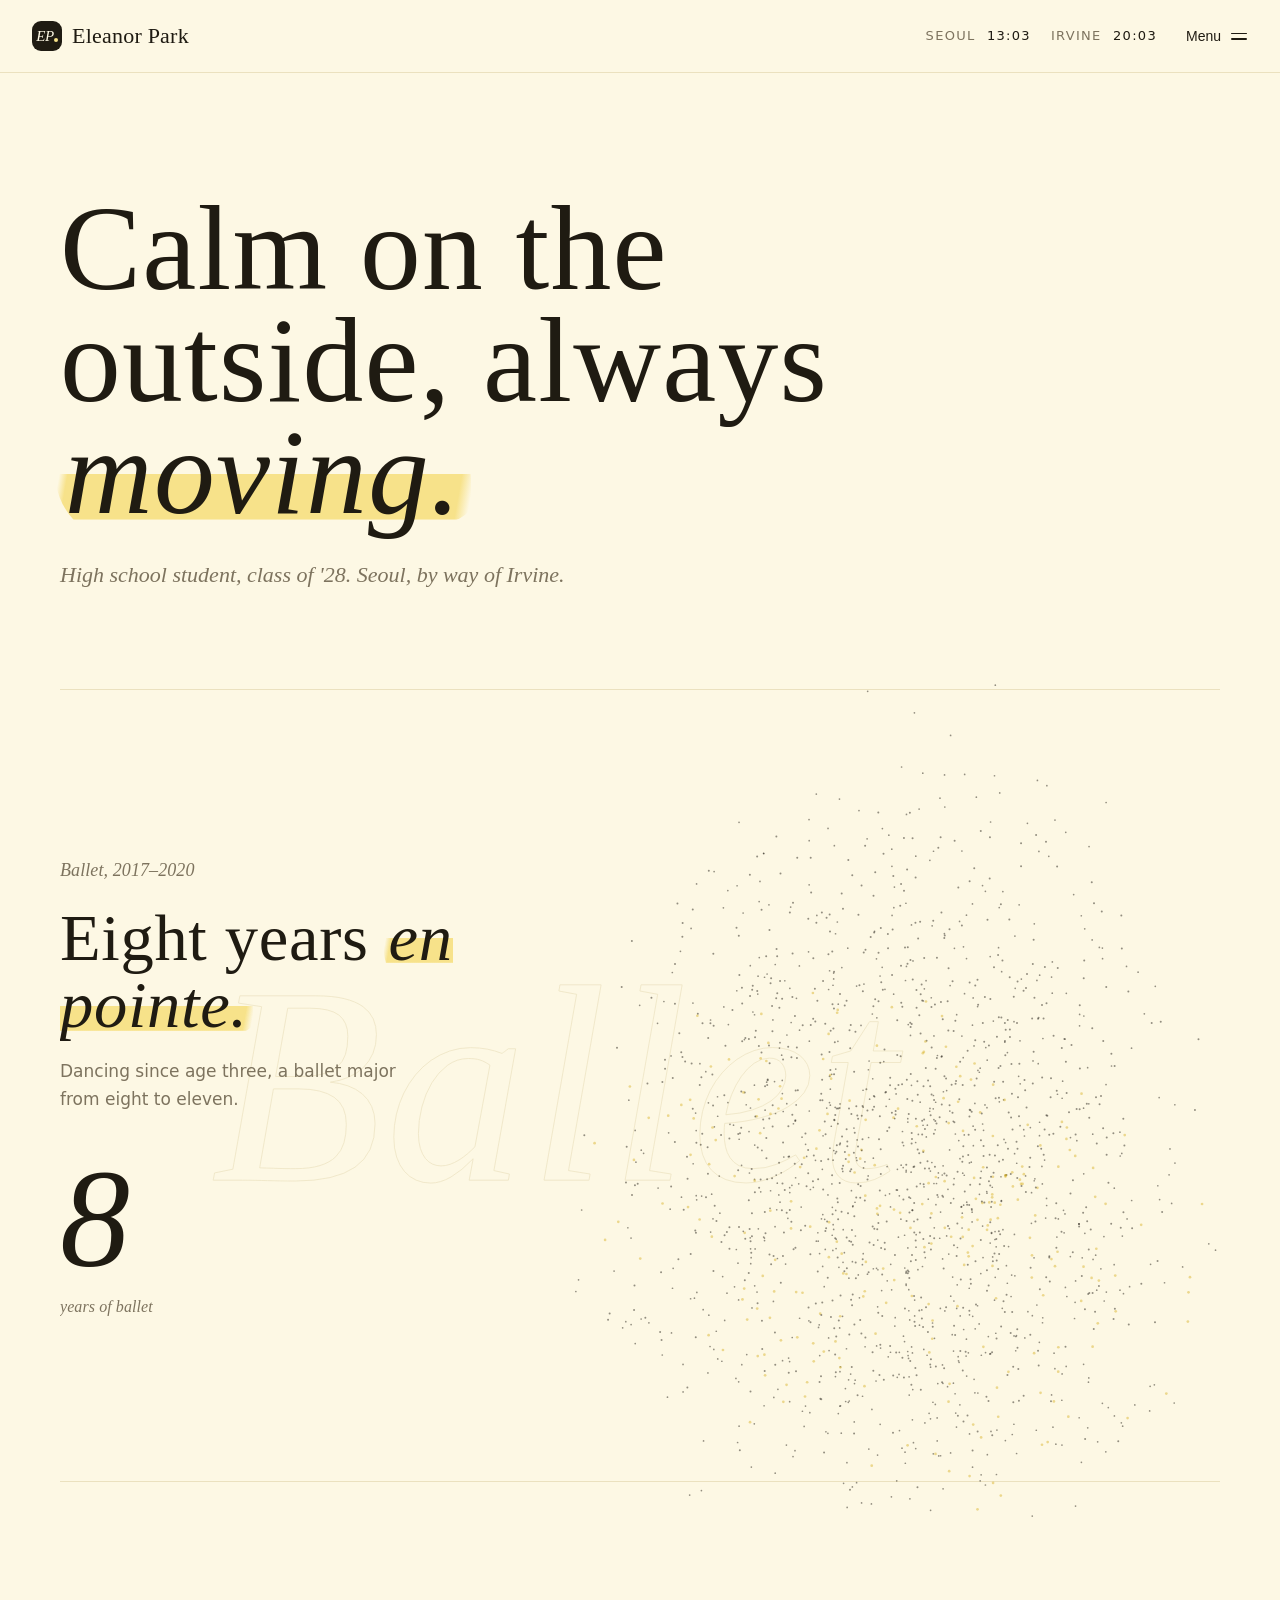
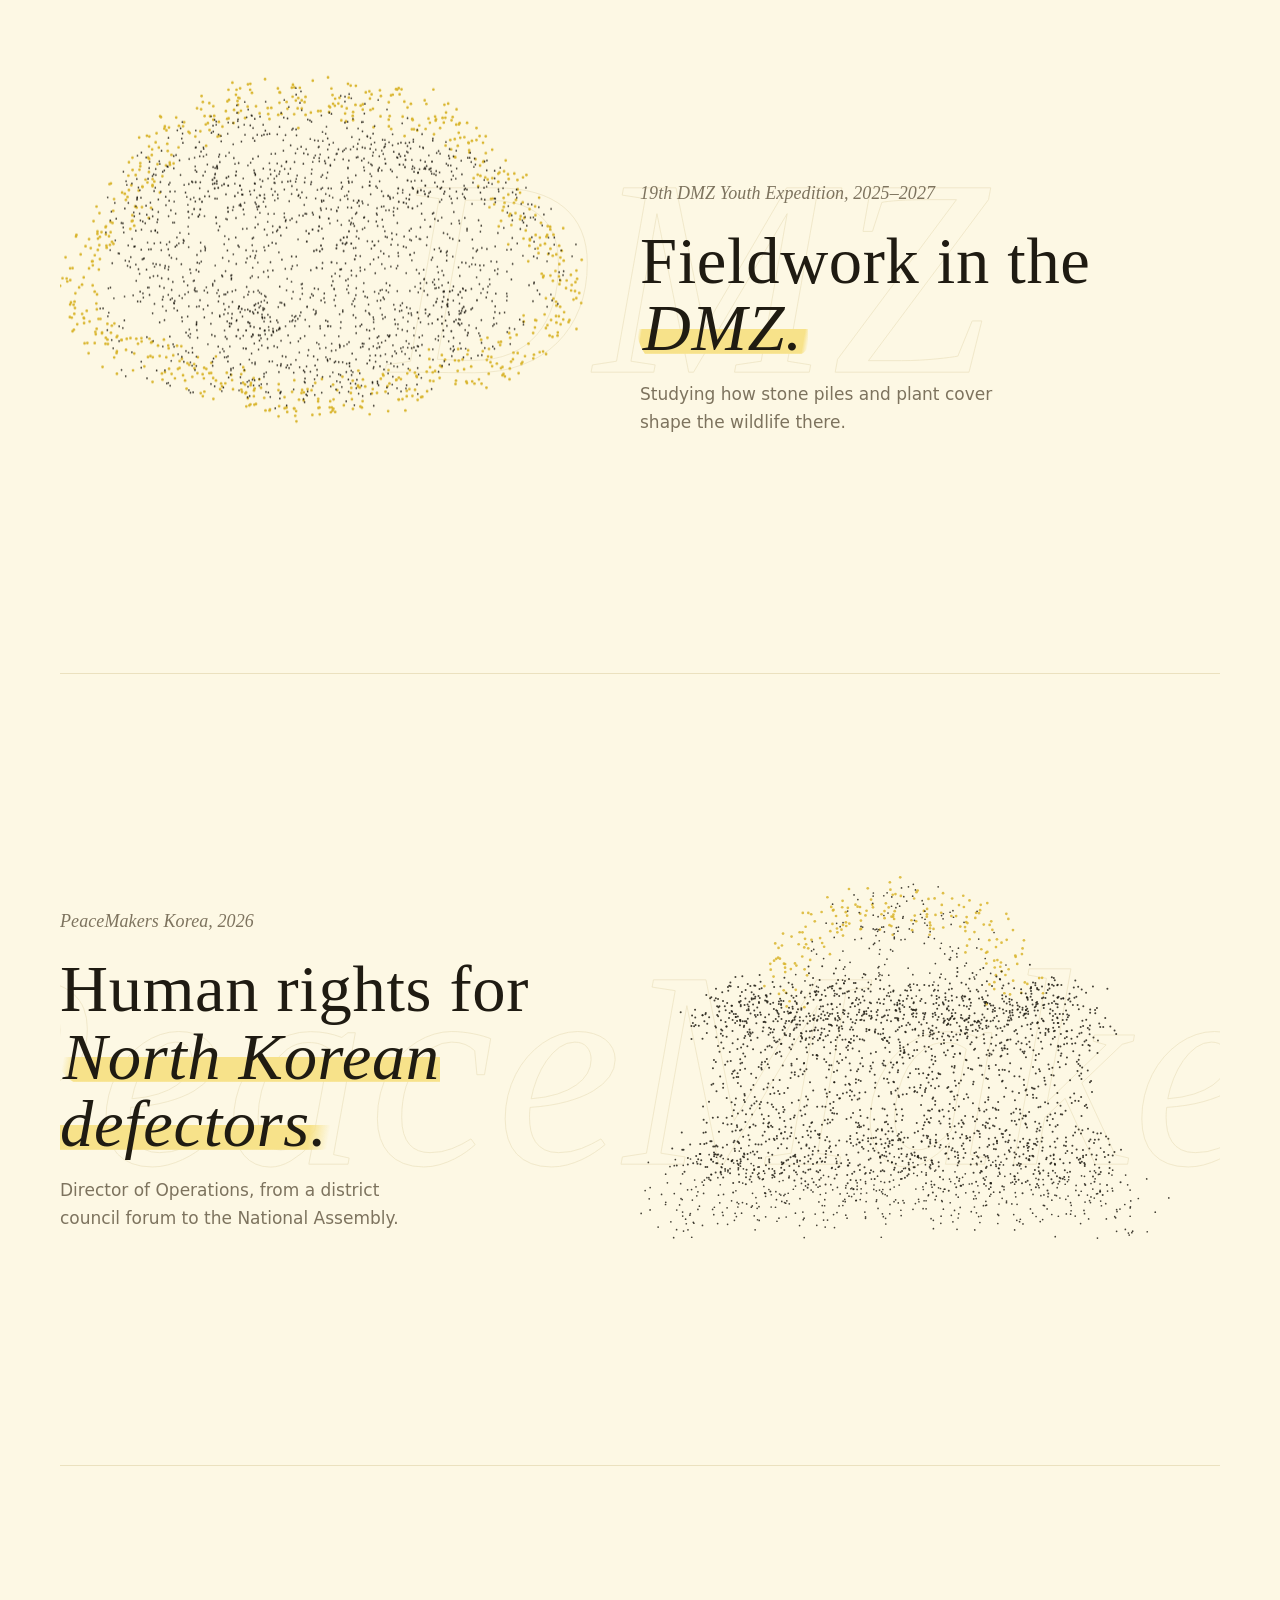
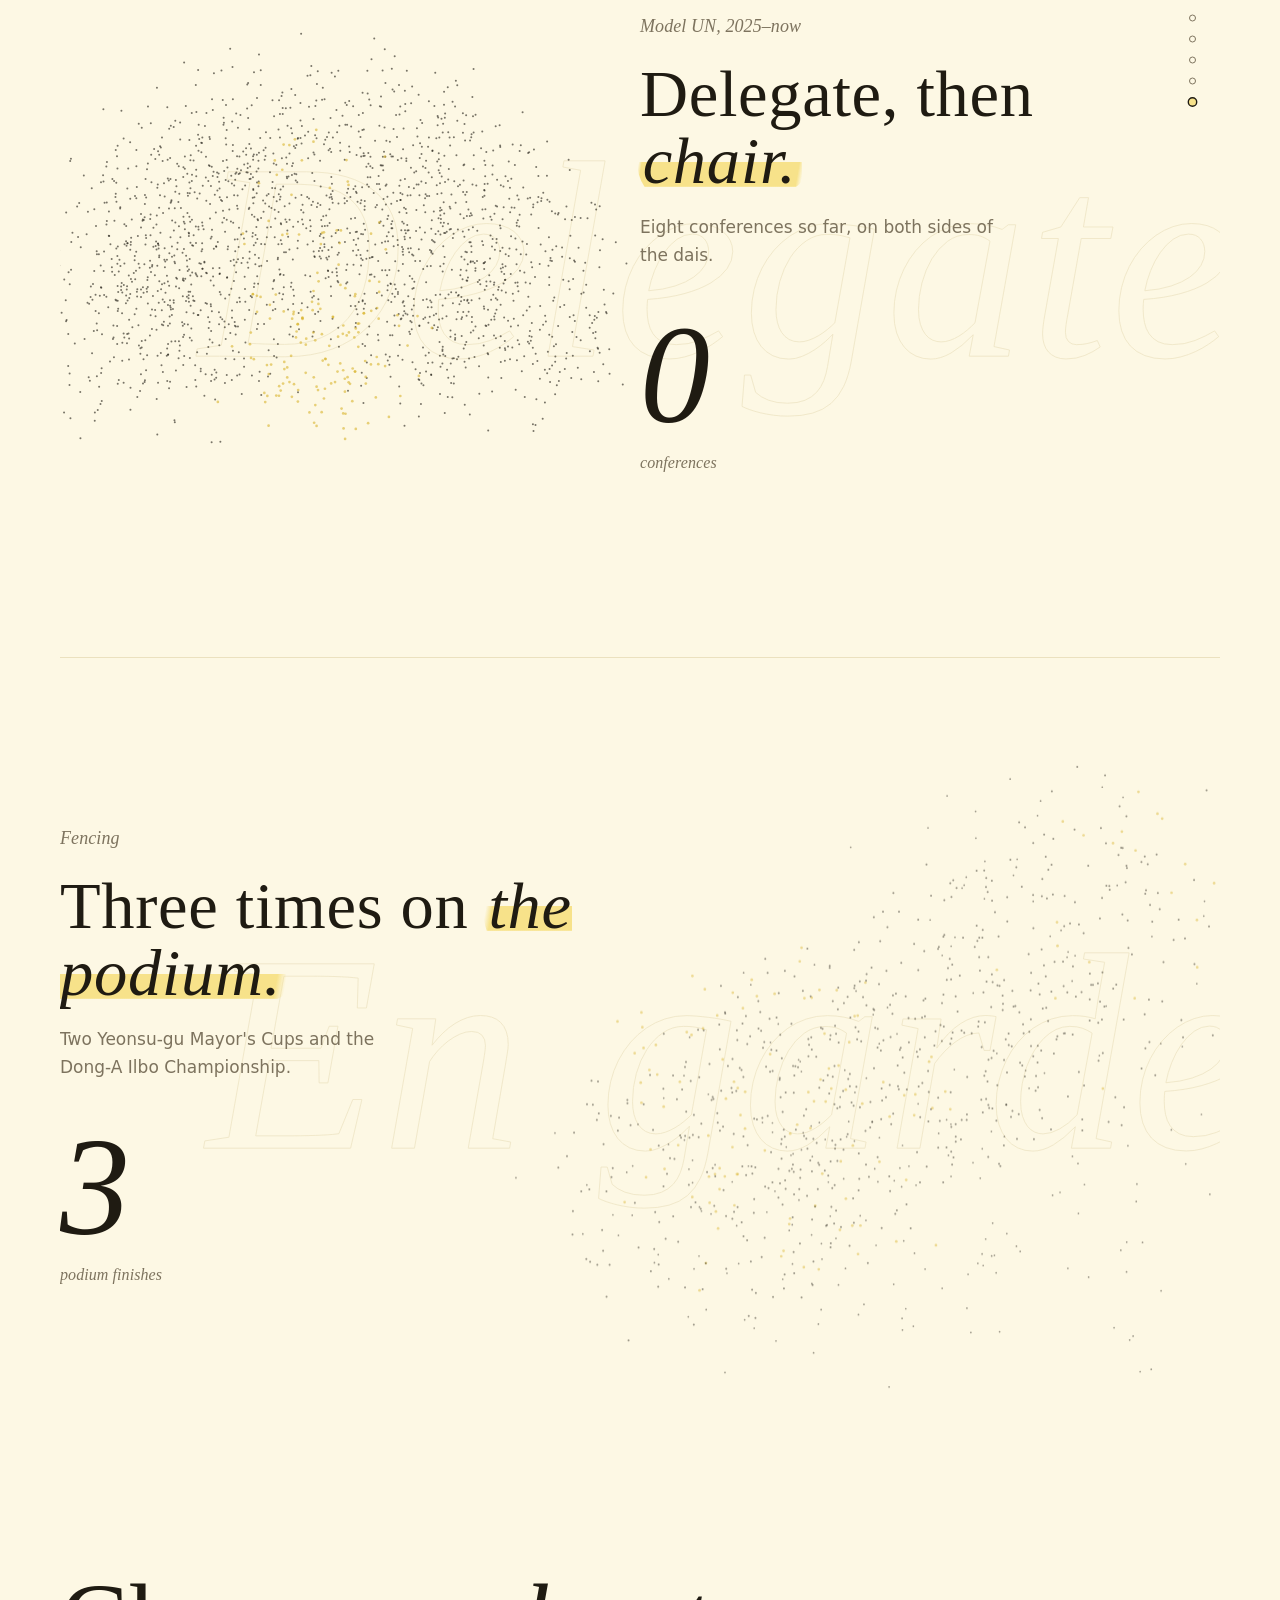
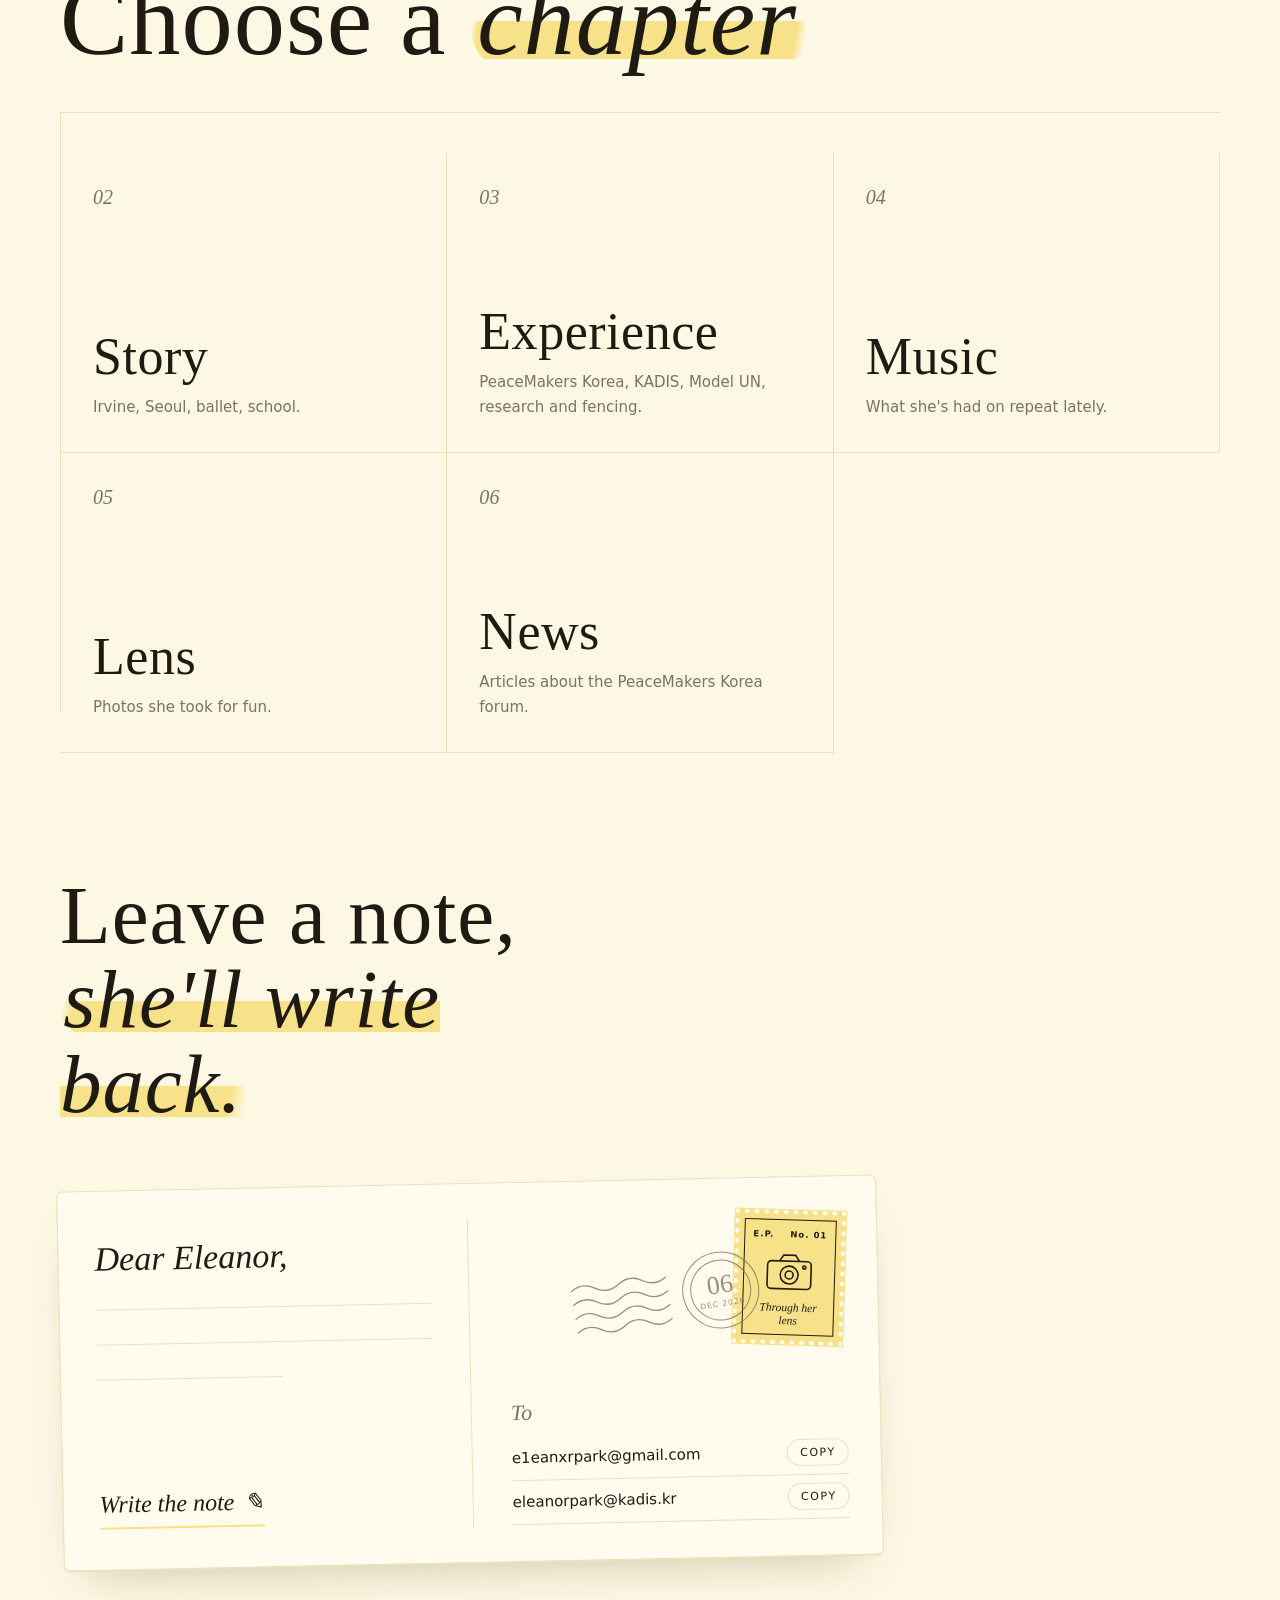
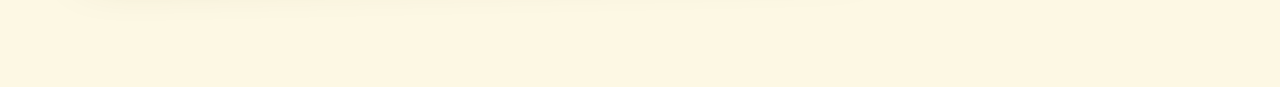
==== commit 24929d7d: "Add files via upload" ====
--- a/index.html
+++ b/index.html
@@ -9,11 +9,13 @@
   <link rel="preconnect" href="https://fonts.gstatic.com" crossorigin>
   <link href="https://fonts.googleapis.com/css2?family=Instrument+Serif:ital@0;1&family=DM+Sans:opsz,wght@9..40,400;9..40,500;9..40,600&display=swap" rel="stylesheet">
   <link rel="stylesheet" href="styles.css">
+  <link rel="icon" type="image/png" href="logo.png">
+  <link rel="apple-touch-icon" href="apple-touch-icon.png">
 </head>
 <body>
   <div class="scroll-progress" aria-hidden="true"></div>
   <header class="nav">
-    <a href="#home" class="brand">Eleanor Park</a>
+    <a href="#home" class="brand"><span class="brand-mark" aria-hidden="true">EP</span>Eleanor Park</a>
     <div class="nav-right">
       <p class="clocks nav-clocks">
         <span>Seoul <time data-tz="Asia/Seoul">--:--</time></span>
@@ -32,7 +34,7 @@
         <div class="chapter">
           <p class="chapter-label"><span>I</span>Prologue</p>
           <a href="#home" data-n="01" data-title="Eleanor Park" data-desc="Calm on the outside, always moving."><span class="n">01</span>Home</a>
-          <a href="#story" data-n="02" data-title="My story" data-desc="Irvine to Seoul, ballet, and now Class of 2028."><span class="n">02</span>Story</a>
+          <a href="#story" data-n="02" data-title="Her story" data-desc="Irvine to Seoul, ballet, and now Class of 2028."><span class="n">02</span>Story</a>
         </div>
         <div class="chapter">
           <p class="chapter-label"><span>II</span>The work</p>
@@ -42,8 +44,8 @@
       <div class="group-col">
         <div class="chapter">
           <p class="chapter-label"><span>III</span>Vantage</p>
-          <a href="#passion" data-n="04" data-title="On repeat" data-desc="DIMO REX, OKASHII, and the songs I can't stop playing."><span class="n">04</span>Music</a>
-          <a href="#lens" data-n="05" data-title="Through my lens" data-desc="Seoul, Irvine, and everywhere in between."><span class="n">05</span>Lens</a>
+          <a href="#passion" data-n="04" data-title="On repeat" data-desc="DIMO REX, OKASHII, and the songs she can't stop playing."><span class="n">04</span>Music</a>
+          <a href="#lens" data-n="05" data-title="Through her lens" data-desc="Seoul, Irvine, and everywhere in between."><span class="n">05</span>Lens</a>
         </div>
         <div class="chapter">
           <p class="chapter-label"><span>IV</span>On record</p>
@@ -82,12 +84,28 @@
         <article class="chapter-story" data-art="pirouette">
           <p class="ghost" aria-hidden="true">Ballet</p>
           <div class="cs-text">
-            <p class="cs-meta">Ballet, 2018–2020</p>
+            <p class="cs-meta">Ballet, 2017–2020</p>
             <h2 class="cs-head">Eight years <em>en pointe.</em></h2>
-            <p class="cs-desc">I started at three and was a ballet major from nine to eleven.</p>
+            <p class="cs-desc">Dancing since age three, a ballet major from eight to eleven.</p>
             <p class="cs-stat">8 <small>years of ballet</small></p>
           </div>
           <svg class="cs-art cs-tall" viewBox="0 0 736 1308" aria-hidden="true"></svg>
+          <div class="cs-videos">
+            <figure class="cs-video-wrap" hidden>
+              <div class="cs-video-frame">
+                <video class="cs-video" data-src="videos/ballet-1.mp4" muted loop playsinline preload="none"></video>
+                <button type="button" class="sound-btn" aria-pressed="false"><span class="sound-icon" aria-hidden="true"></span><span class="sound-label">Sound on</span></button>
+              </div>
+              <figcaption><b>01</b> <i>Butterfly Girl</i> · Korea Dance Association Dance Competition · Gold Medal, 2019</figcaption>
+            </figure>
+            <figure class="cs-video-wrap" hidden>
+              <div class="cs-video-frame">
+                <video class="cs-video" data-src="videos/ballet-2.mp4" muted loop playsinline preload="none"></video>
+                <button type="button" class="sound-btn" aria-pressed="false"><span class="sound-icon" aria-hidden="true"></span><span class="sound-label">Sound on</span></button>
+              </div>
+              <figcaption><b>02</b> <i>Janggu Festival</i> · Youth America Grand Prix · Top 12 in Ensembles, 2019</figcaption>
+            </figure>
+          </div>
         </article>
 
         <article class="chapter-story flip" data-art="contour">
@@ -95,7 +113,7 @@
           <div class="cs-text">
             <p class="cs-meta">19th DMZ Youth Expedition, 2025–2027</p>
             <h2 class="cs-head">Fieldwork in the <em>DMZ.</em></h2>
-            <p class="cs-desc">My team is looking at how stone piles and plant cover affect the animals there.</p>
+            <p class="cs-desc">Studying how stone piles and plant cover shape the wildlife there.</p>
           </div>
           <svg class="cs-art" viewBox="0 0 400 320" aria-hidden="true"></svg>
         </article>
@@ -105,7 +123,7 @@
           <div class="cs-text">
             <p class="cs-meta">PeaceMakers Korea, 2026</p>
             <h2 class="cs-head">Human rights for <em>North Korean defectors.</em></h2>
-            <p class="cs-desc">I run operations. This year that meant a forum with the Yeongdeungpo District Council and a talk at the National Assembly.</p>
+            <p class="cs-desc">Director of Operations, from a district council forum to the National Assembly.</p>
           </div>
           <svg class="cs-art" viewBox="0 0 400 320" aria-hidden="true"></svg>
         </article>
@@ -139,15 +157,15 @@
         <div class="choose-grid">
           <a href="#story"><span class="cg-meta">02</span><strong>Story</strong><span class="cg-desc">Irvine, Seoul, ballet, school.</span></a>
           <a href="#ventures"><span class="cg-meta">03</span><strong>Experience</strong><span class="cg-desc">PeaceMakers Korea, KADIS, Model UN, research and fencing.</span></a>
-          <a href="#passion"><span class="cg-meta">04</span><strong>Music</strong><span class="cg-desc">What I've had on repeat lately.</span></a>
-          <a href="#lens"><span class="cg-meta">05</span><strong>Lens</strong><span class="cg-desc">Photos I took for fun.</span></a>
+          <a href="#passion"><span class="cg-meta">04</span><strong>Music</strong><span class="cg-desc">What she's had on repeat lately.</span></a>
+          <a href="#lens"><span class="cg-meta">05</span><strong>Lens</strong><span class="cg-desc">Photos she took for fun.</span></a>
           <a href="#writing"><span class="cg-meta">06</span><strong>News</strong><span class="cg-desc">Articles about the PeaceMakers Korea forum.</span></a>
         </div>
       </div>
 
       <div class="note-wrap">
         
-        <h2 class="note-quote">Leave a note, <em>I'll write back.</em></h2>
+        <h2 class="note-quote">Leave a note, <em>she'll write back.</em></h2>
 
         <div class="postcard">
           <div class="pc-left">
@@ -165,7 +183,7 @@
                   <circle cx="30" cy="34" r="9"/><circle cx="30" cy="34" r="4"/>
                   <circle cx="45" cy="26" r="1.6"/>
                 </svg>
-                <span class="st-bot">Through my lens</span>
+                <span class="st-bot">Through her lens</span>
               </span>
             </div>
             <div class="postmark" aria-hidden="true">
@@ -189,16 +207,95 @@
     </section>
 
     <!-- I. PROLOGUE: Story -->
-    <section id="story">
+    <section id="story" class="story">
       <p class="eyebrow">I · Prologue</p>
-      <h2>My story</h2>
-      <div class="timeline">
-        <div class="item"><span class="when">Beginning</span><div><h3>Born in Irvine, California</h3></div></div>
-        <div class="item"><span class="when">Ages 0–6</span><div><h3>Between Irvine and Seoul</h3><p>Back and forth between two homes.</p></div></div>
-        <div class="item"><span class="when">Age 6</span><div><h3>Settled in Seoul</h3><p>Korean public school.</p></div></div>
-        <div class="item" data-tags="ballet"><span class="when">2018 – 2020</span><div><h3>Ballet major</h3><p>Dancing since age 3. Stepped away at 11.</p></div></div>
-        <div class="item"><span class="when">Jan 2025</span><div><h3>Moved to Ivy Collegiate School</h3><p>9th grade, 2nd semester.</p></div></div>
-        <div class="item"><span class="when">Now</span><div><h3>High school, Class of 2028</h3></div></div>
+      <h2>Her story</h2>
+      <p class="story-lede">Born in Irvine, raised in Seoul, and for a long time, <em>always in a ballet studio.</em></p>
+
+      <ol class="eras">
+        <li class="era">
+          <span class="era-when">0–6</span>
+          <div class="era-body">
+            <p class="era-kicker">Irvine ⇄ Seoul</p>
+            <h3>Two homes</h3>
+            <p>Born in Irvine, California, spent early years going back and forth between Irvine and Seoul</p>
+          </div>
+          <div class="reelwall" data-dir="story/two-homes" data-when="0–6" data-where="Irvine ⇄ Seoul" hidden>
+            <div class="rw-sticky">
+              <p class="rw-count">Photo <b>01</b> / <span>00</span></p>
+              <div class="rw-track"></div>
+              <div class="rw-bar"><span></span></div>
+            </div>
+          </div>
+        </li>
+        <li class="era">
+          <span class="era-when">6</span>
+          <div class="era-body">
+            <p class="era-kicker">Seoul</p>
+            <h3>Settling in</h3>
+            <p>Settled in Seoul, started Korean Public School</p>
+          </div>
+          <div class="reelwall" data-dir="story/seoul" data-when="6" data-where="Seoul" hidden>
+            <div class="rw-sticky">
+              <p class="rw-count">Photo <b>01</b> / <span>00</span></p>
+              <div class="rw-track"></div>
+              <div class="rw-bar"><span></span></div>
+            </div>
+          </div>
+        </li>
+        <li class="era" data-tags="ballet">
+          <span class="era-when">3–11</span>
+          <div class="era-body">
+            <p class="era-kicker">Ballet</p>
+            <h3>On stage</h3>
+            <p>Started ballet at three, majored in ballet from 2017 to 2020</p>
+          </div>
+          <div class="reelwall" data-dir="story/ballet" data-when="3–11" data-where="Ballet" hidden>
+            <div class="rw-sticky">
+              <p class="rw-count">Photo <b>01</b> / <span>00</span></p>
+              <div class="rw-track"></div>
+              <div class="rw-bar"><span></span></div>
+            </div>
+          </div>
+        </li>
+        <li class="era">
+          <span class="era-when">15</span>
+          <div class="era-body">
+            <p class="era-kicker">Ivy Collegiate School</p>
+            <h3>A new school</h3>
+            <p>Moved to an international school</p>
+          </div>
+          <div class="reelwall" data-dir="story/new-school" data-when="15" data-where="Ivy Collegiate" hidden>
+            <div class="rw-sticky">
+              <p class="rw-count">Photo <b>01</b> / <span>00</span></p>
+              <div class="rw-track"></div>
+              <div class="rw-bar"><span></span></div>
+            </div>
+          </div>
+        </li>
+        <li class="era era-now">
+          <span class="era-when">Now</span>
+          <div class="era-body">
+            <p class="era-kicker">Class of 2028</p>
+            <h3>Still moving</h3>
+            <p>Human rights with PeaceMakers Korea, KADIS, Model UN, research and fencing, with a camera and headphones on the side.</p>
+            <p class="era-links"><a href="#ventures">See what she works on →</a></p>
+          </div>
+          <div class="reelwall" data-dir="story/now" data-when="Now" data-where="Class of 2028" hidden>
+            <div class="rw-sticky">
+              <p class="rw-count">Photo <b>01</b> / <span>00</span></p>
+              <div class="rw-track"></div>
+              <div class="rw-bar"><span></span></div>
+            </div>
+          </div>
+        </li>
+      </ol>
+
+      <div class="threads">
+        <p class="threads-title">Then and now</p>
+        <div class="thread"><span>Pointe shoes</span><i>→</i><span>A History Day project on how the pointe shoe changed</span></div>
+        <div class="thread"><span>Irvine &amp; Seoul</span><i>→</i><span>Two clocks at the top of this site</span></div>
+        <div class="thread"><span>Ballet discipline</span><i>→</i><span>Fencing, three times on the podium</span></div>
       </div>
     </section>
 
@@ -215,7 +312,7 @@
             <a href="#file-fencing">Fencing</a>
           </nav>
         </div>
-        <h2 class="work-title"><span class="work-the">What I</span> <em>work on.</em></h2>
+        <h2 class="work-title"><span class="work-the">What she</span> <em>works on.</em></h2>
         <div class="work-foot">
           <p class="work-lede">Human rights, diplomacy, research, and a lot of Model UN.</p>
           <dl class="work-stats">
@@ -234,7 +331,7 @@
         <div class="file-main">
           <h3 class="file-name">PeaceMakers Korea</h3>
           <p class="file-tag">A nonprofit for North Korean defectors' human rights</p>
-          <p class="file-desc">I handle operations: planning events, coordinating with partners, and keeping things running.</p>
+          <p class="file-desc">She handles operations: planning events, coordinating with partners, and keeping things running.</p>
           <dl class="file-meta">
             <div><dt>Role</dt><dd>Director of Operations</dd></div>
             <div><dt>Period</dt><dd>2026 – present</dd></div>
@@ -255,7 +352,7 @@
         <div class="file-main">
           <h3 class="file-name">KADIS</h3>
           <p class="file-tag">Korea Academic &amp; Diplomatic International Society</p>
-          <p class="file-desc">A student society I helped start. We run academic and diplomatic programs, including KSMUN.</p>
+          <p class="file-desc">A student society she helped start, running academic and diplomatic programs, including KSMUN.</p>
           <dl class="file-meta">
             <div><dt>Role</dt><dd>Founding Executive</dd></div>
             <div><dt>Runs</dt><dd>KSMUN · Organizing Committee, USG of Crisis</dd></div>
@@ -336,10 +433,10 @@
     <section id="passion">
       <p class="eyebrow">III · Vantage</p>
       <h2>Music</h2>
-      <p>I love listening to music.</p>
+      <p>She loves listening to music.</p>
       <ul class="facts">
         <li><strong>Favorite artists:</strong> DIMO REX, OKASHII, KC, OSUN, NO:EL, Yang Hongwon</li>
-        <li><strong>Songs that remind me of Irvine:</strong> What Makes You Beautiful (One Direction), Just the Way You Are (Bruno Mars)</li>
+        <li><strong>Songs that remind her of Irvine:</strong> What Makes You Beautiful (One Direction), Just the Way You Are (Bruno Mars)</li>
       </ul>
       <h3 class="sub">On repeat</h3>
       <ol class="songs">
@@ -355,13 +452,21 @@
     <!-- III. VANTAGE: Lens (photography) -->
     <section id="lens">
       <p class="eyebrow">III · Vantage</p>
-      <h2>Lens</h2>
-      <p>Seoul, Irvine, and everywhere in between.</p>
-      <!-- Lens shows every picture in the repository's "lens" folder (photos taken for fun).
-           Event photos go in the "events" folder and appear next to the matching experience.
-           Name files like "2025-02-01 Seoul night walk.jpg" or "2025-02-02 KSMUN chair meeting.jpg" -->
-      <div class="gallery" id="lens-gallery" data-repo="eleanorspark/eleanorspark.github.io" data-path="lens" data-events-path="events">
-        <p class="gallery-empty">Photos coming soon.</p>
+      <!-- Lens reads the "lens" folder of the GitHub repository.
+           Make one subfolder per place (lens/Seoul, lens/Irvine, ...); each becomes a tab.
+           Name photos like "2025-09 Han river.jpg". Event photos go in "events". -->
+      <div class="lens" id="lens-gallery" data-repo="eleanorspark/eleanorspark.github.io" data-path="lens" data-events-path="events">
+        <nav class="lens-tabs" aria-label="Places"></nav>
+        <div class="lens-panel">
+          <aside class="lens-info">
+            <p class="lens-count"></p>
+            <h2 class="lens-place">Lens</h2>
+            <p class="lens-coords"></p>
+            <p class="lens-range"></p>
+            <p class="lens-frames"></p>
+          </aside>
+          <div class="contact-sheet"><p class="gallery-empty">Photos coming soon.</p></div>
+        </div>
       </div>
       <div class="lightbox" hidden><button type="button" class="lb-close" aria-label="Close">×</button><img alt=""><p class="lb-cap"></p></div>
     </section>
@@ -386,12 +491,15 @@
       <p>Say hi.</p>
       <a class="button" href="mailto:e1eanxrpark@gmail.com">e1eanxrpark@gmail.com</a>
       <a class="button" href="mailto:eleanorpark@kadis.kr">eleanorpark@kadis.kr</a>
-      <p class="socials"><a href="#">LinkedIn ↗</a> · <a href="#">Instagram ↗</a></p>
+      <p class="socials"><a href="https://www.linkedin.com/in/eleanorpark0716" target="_blank" rel="noopener">LinkedIn ↗</a> · <a href="#">Instagram ↗</a></p>
     </section>
   </main>
 
   <footer>© 2026 Eleanor Park</footer>
   <script>
+    // pop-up viewers live at the page level so they work from any section
+    document.querySelectorAll('.lightbox').forEach(function (el) { document.body.appendChild(el); });
+
     function tick() {
       document.querySelectorAll('time[data-tz]').forEach(function (el) {
         el.textContent = new Date().toLocaleTimeString('en-US', {
@@ -611,7 +719,7 @@
     var revealSel = [
       'main > section > .eyebrow', 'main > section > h2', 'main > section > p',
       '.hero .lede', '.hero .places',
-      '.timeline .item', '.rows li', '.songs li', '.posts li', '.facts li',
+      '.timeline .item', '.era', '.thread', '.story-lede', '.rows li', '.songs li', '.posts li', '.facts li',
       '.gallery figure', '.sub', '.org-meta', '.group',
       '.choose-head', '.choose-grid a',
       '.note-kicker', '.note-quote', '.postcard', '.signoff',
@@ -864,34 +972,75 @@
       }
 
       function listPhotos(dir) {
-        return fetch('https://api.github.com/repos/' + repo + '/contents/' + encodeURIComponent(dir))
+        var enc = dir.split('/').map(encodeURIComponent).join('/');
+        return fetch('https://api.github.com/repos/' + repo + '/contents/' + enc)
           .then(function (r) { if (!r.ok) throw new Error(r.status); return r.json(); })
           .then(function (files) {
             return files.filter(function (f) { return f.type === 'file' && /\.(jpe?g|png|webp|gif|avif)$/i.test(f.name); })
-              .map(function (f) { var c = caption(f.name); c.src = dir + '/' + encodeURIComponent(f.name); return c; })
+              .map(function (f) { var c = caption(f.name); c.src = enc + '/' + encodeURIComponent(f.name); return c; })
               .sort(function (a, b) { return a.key < b.key ? 1 : a.key > b.key ? -1 : a.name.localeCompare(b.name); });
           });
       }
       if (box.dataset.eventsPath) listPhotos(box.dataset.eventsPath).then(attachEventPhotos).catch(function () {});
 
-      listPhotos(path)
-        .then(function (imgs) {
-          if (!imgs.length) return;
-          box.innerHTML = '';
-          imgs.forEach(function (c, k) {
-            var fig = document.createElement('figure');
-            fig.className = 'rv';
-            fig.style.setProperty('--d', (Math.min(k % 6, 5) * 0.07) + 's');
-            var img = document.createElement('img');
-            img.className = 'photo'; img.loading = 'lazy'; img.decoding = 'async';
-            img.src = c.src; img.alt = c.title || 'Photo';
-            var cap = [c.title, c.date].filter(Boolean).join(' · ');
-            var fc = document.createElement('figcaption'); fc.textContent = cap;
-            fig.appendChild(img); fig.appendChild(fc);
-            fig.addEventListener('click', function () { open(c.src, cap); });
-            box.appendChild(fig);
-            requestAnimationFrame(function () { setTimeout(function () { fig.classList.add('is-in'); }, 40); });
+      // ---- contact-sheet Lens: one tab per subfolder ----
+      var COORDS = { seoul: '37.5665° N 126.9780° E', irvine: '33.6846° N 117.8265° W', busan: '35.1796° N 129.0756° E',
+        jeju: '33.4996° N 126.5312° E', incheon: '37.4563° N 126.7052° E', tokyo: '35.6762° N 139.6503° E', osaka: '34.6937° N 135.5023° E',
+        'los angeles': '34.0522° N 118.2437° W', 'new york': '40.7128° N 74.0060° W', nyc: '40.7128° N 74.0060° W', 'new york city': '40.7128° N 74.0060° W', manhattan: '40.7831° N 73.9712° W', brooklyn: '40.6782° N 73.9442° W', 'hong kong': '22.3193° N 114.1694° E',
+        shanghai: '31.2304° N 121.4737° E', taipei: '25.0330° N 121.5654° E', paris: '48.8566° N 2.3522° E', london: '51.5074° N 0.1278° W',
+        bangkok: '13.7563° N 100.5018° E', singapore: '1.3521° N 103.8198° E', vietnam: '14.0583° N 108.2772° E', 'ho chi minh': '10.8231° N 106.6297° E' };
+      // dates shown for each place (edit here); places not listed use their photos' dates
+      var DATES = { seoul: '2026.10 – now', nyc: '2026.06', 'new york': '2026.06', 'new york city': '2026.06' };
+      var tabs = box.querySelector('.lens-tabs'), sheet = box.querySelector('.contact-sheet'), info = box.querySelector('.lens-info');
+      function pad(n) { return ('0' + n).slice(-2); }
+      function ym(c) { return c.key && c.key !== '0000-00-00' ? c.key.slice(0, 7).replace('-', '.') : ''; }
+      function showPlace(places, k) {
+        var pl = places[k];
+        tabs.querySelectorAll('button').forEach(function (b, n) { b.setAttribute('aria-pressed', String(n === k)); });
+        info.querySelector('.lens-count').textContent = 'Place ' + (k + 1) + ' of ' + places.length;
+        info.querySelector('.lens-place').textContent = pl.name;
+        info.querySelector('.lens-coords').textContent = '';
+        var dates = pl.photos.map(ym).filter(Boolean).sort();
+        var fixed = DATES[pl.name.toLowerCase()];
+        info.querySelector('.lens-range').textContent = fixed ? fixed : dates.length ? (dates[0] === dates[dates.length - 1] ? dates[0] : dates[0] + ' – ' + dates[dates.length - 1]) : '';
+        info.querySelector('.lens-frames').textContent = pl.photos.length + (pl.photos.length === 1 ? ' photo' : ' photos');
+        sheet.innerHTML = '';
+        pl.photos.forEach(function (c, n) {
+          var f = document.createElement('figure'); f.className = 'print';
+          var cap = [c.title, c.date].filter(Boolean).join(' · ');
+          f.innerHTML = '<button type="button" class="print-img"><img loading="lazy" decoding="async" alt=""></button>' +
+            '<figcaption><span class="print-n">' + pad(n + 1) + '</span><span class="print-t"></span><span class="print-d">' + ym(c) + '</span></figcaption>';
+          var im = f.querySelector('img'); im.src = c.src; im.alt = c.title || pl.name;
+          im.addEventListener('load', function () { if (im.naturalHeight > im.naturalWidth) f.classList.add('tall'); });
+          f.querySelector('.print-t').textContent = c.title || c.name.replace(/\.[^.]+$/, '');
+          f.querySelector('button').addEventListener('click', function () { open(c.src, cap ? pl.name + ' · ' + cap : pl.name); });
+          f.style.setProperty('--d', (Math.min(n, 11) * 0.05) + 's');
+          sheet.appendChild(f);
+          requestAnimationFrame(function () { setTimeout(function () { f.classList.add('in'); }, 30); });
+        });
+      }
+      fetch('https://api.github.com/repos/' + repo + '/contents/' + encodeURIComponent(path))
+        .then(function (r) { if (!r.ok) throw new Error(r.status); return r.json(); })
+        .then(function (items) {
+          var dirs = items.filter(function (f) { return f.type === 'dir'; });
+          var loose = items.some(function (f) { return f.type === 'file' && /\.(jpe?g|png|webp|gif|avif)$/i.test(f.name); });
+          var jobs = dirs.map(function (d) { return listPhotos(path + '/' + d.name).then(function (ph) { return { name: d.name, photos: ph }; }); });
+          if (loose) jobs.push(listPhotos(path).then(function (ph) { return { name: 'Everyday', photos: ph }; }));
+          return Promise.all(jobs);
+        })
+        .then(function (places) {
+          places = places.filter(function (p) { return p.photos.length; });
+          if (!places.length) return;
+          places.sort(function (a, b) { return b.photos.length - a.photos.length || a.name.localeCompare(b.name); });
+          box.classList.add('has-photos');
+          places.forEach(function (pl, k) {
+            var b = document.createElement('button'); b.type = 'button';
+            b.innerHTML = '<span></span>';
+            b.firstChild.textContent = pl.name;
+            b.addEventListener('click', function () { showPlace(places, k); });
+            tabs.appendChild(b);
           });
+          showPlace(places, 0);
         })
         .catch(function () { /* keep the "coming soon" note */ });
     })();
@@ -907,6 +1056,93 @@
         row.firstElementChild.appendChild(a);
       }).catch(function () {});
     });
+
+    // ===== Ballet video: shown under the drawing once videos/ballet.mp4 is uploaded =====
+    document.querySelectorAll('.cs-video-wrap').forEach(function (wrap) {
+      var v = wrap.querySelector('video'), btn = wrap.querySelector('.sound-btn'), src = v.dataset.src;
+      fetch(src, { method: 'HEAD' }).then(function (r) {
+        if (!r.ok) return;
+        v.src = src; v.preload = 'metadata'; wrap.hidden = false;
+        if ('IntersectionObserver' in window) {
+          new IntersectionObserver(function (es) {
+            es.forEach(function (e) { if (e.isIntersecting) { if (!reduce || !v.muted) v.play().catch(function () {}); } else v.pause(); });
+          }, { threshold: 0.4 }).observe(v);
+        }
+        btn.addEventListener('click', function () {
+          v.muted = !v.muted;
+          if (!v.muted) v.play().catch(function () {});
+          btn.setAttribute('aria-pressed', String(!v.muted));
+          btn.querySelector('.sound-label').textContent = v.muted ? 'Sound on' : 'Sound off';
+        });
+        v.addEventListener('click', function () { if (v.paused) v.play(); else v.pause(); });
+      }).catch(function () {});
+    });
+
+    // ===== Story photos: under each part, a row that slides left as you scroll =====
+    (function () {
+      var repo = document.getElementById('lens-gallery').dataset.repo;
+      var lb = document.querySelector('.lightbox');
+      function openLb(src, cap) { lb.querySelector('img').src = src; lb.querySelector('.lb-cap').textContent = cap; lb.hidden = false; }
+      var reels = [];
+      document.querySelectorAll('.reelwall[data-dir]').forEach(function (wall) {
+        var enc = wall.dataset.dir.split('/').map(encodeURIComponent).join('/');
+        var R = { wall: wall, track: wall.querySelector('.rw-track'), sticky: wall.querySelector('.rw-sticky'),
+                  bar: wall.querySelector('.rw-bar span'), cnt: wall.querySelector('.rw-count b'), items: [], dist: 0 };
+        fetch('https://api.github.com/repos/' + repo + '/contents/' + enc)
+          .then(function (r) { return r.ok ? r.json() : []; })
+          .then(function (files) {
+            var imgs = files.filter(function (f) { return f.type === 'file' && /\.(jpe?g|png|webp|gif|avif)$/i.test(f.name); })
+              .sort(function (a, b) { return a.name.localeCompare(b.name, undefined, { numeric: true }); });
+            if (!imgs.length) return;
+            wall.querySelector('.rw-count span').textContent = ('0' + imgs.length).slice(-2);
+            imgs.forEach(function (f, k) {
+              var src = enc + '/' + encodeURIComponent(f.name);
+              var cap = f.name.replace(/\.[^.]+$/, '').replace(/^\d+[\s._-]*/, '').replace(/_+/g, ' ');
+              var fig = document.createElement('figure'); fig.className = 'rw-item';
+              fig.innerHTML = '<p class="rw-label"><b>' + ('0' + (k + 1)).slice(-2) + '</b> · <span></span></p>' +
+                '<button type="button" class="rw-img"><img alt="" loading="lazy" decoding="async"></button>' +
+                '<div class="rw-stamp"><small></small><strong></strong></div>';
+              fig.querySelector('.rw-label span').textContent = cap;
+              fig.querySelector('.rw-stamp small').textContent = wall.dataset.where;
+              fig.querySelector('.rw-stamp strong').textContent = wall.dataset.when;
+              var im = fig.querySelector('img'); im.src = src; im.alt = cap;
+              im.addEventListener('load', function () { layout(R); });
+              fig.querySelector('button').addEventListener('click', function () { openLb(src, wall.dataset.when + ' · ' + cap); });
+              R.track.appendChild(fig);
+            });
+            wall.hidden = false;
+            reels.push(R);
+            layout(R);
+          }).catch(function () {});
+      });
+      function layout(R) {
+        if (R.wall.hidden || !R.wall.offsetParent) return;
+        R.items = Array.prototype.slice.call(R.track.children);
+        R.dist = Math.max(0, R.track.scrollWidth - R.sticky.clientWidth);
+        // only pin the row when there is something to slide
+        R.wall.classList.toggle('static', R.dist < 4);
+        R.wall.style.height = R.dist < 4 ? '' : (R.sticky.offsetHeight + R.dist) + 'px';
+        move(R);
+      }
+      function move(R) {
+        if (R.wall.hidden || !R.wall.offsetParent) return;
+        var r = R.wall.getBoundingClientRect(), span = R.wall.offsetHeight - R.sticky.offsetHeight;
+        var p = span > 0 ? Math.min(1, Math.max(0, (72 - r.top) / span)) : (r.top < innerHeight * .6 ? 1 : 0);
+        R.track.style.transform = 'translate3d(' + (-p * R.dist) + 'px,0,0)';
+        R.bar.style.transform = 'scaleX(' + (R.dist < 4 ? 1 : p) + ')';
+        var sb = R.sticky.getBoundingClientRect(), mid = sb.left + sb.width * (R.dist < 4 ? 1 : .45), best = 0, bd = 1e9;
+        R.items.forEach(function (it, k) {
+          var b = it.getBoundingClientRect(), c = b.left + b.width / 2, d = Math.abs(c - (sb.left + sb.width * .4));
+          if (d < bd) { bd = d; best = k; }
+          if (c < mid + 40 && r.top < innerHeight * .7) it.classList.add('stamped');
+        });
+        R.items.forEach(function (it, k) { it.classList.toggle('current', R.dist < 4 || k === best); });
+        R.cnt.textContent = ('0' + (best + 1)).slice(-2);
+      }
+      addEventListener('scroll', function () { requestAnimationFrame(function () { reels.forEach(move); }); }, { passive: true });
+      addEventListener('resize', function () { reels.forEach(layout); });
+      addEventListener('hashchange', function () { setTimeout(function () { reels.forEach(layout); }, 80); });
+    })();
     show();
   </script>
 </body>
--- a/styles.css
+++ b/styles.css
@@ -622,3 +622,430 @@
 .cs-particles { position: absolute; z-index: 1; pointer-events: none; }
 .cs-art.particled .ln, .cs-art.particled .hi { stroke: transparent !important; animation: none !important; }
 @media (max-width: 760px) { .cs-particles { z-index: 0; } }
+
+/* ===== Less "template", more personal ===== */
+.brand { font-family: var(--serif); font-style: normal; font-size: 22px; letter-spacing: -0.01em; }
+
+/* hero: aligned to the left edge of the chapters, no label, no sub-line */
+.hero { width: min(1200px, 100vw - 120px); margin-left: 50%; transform: translateX(-50%); padding-top: 120px; }
+.hero-head { max-width: 860px; }
+.hero h1 { max-width: none; font-size: clamp(60px, 9.5vw, 140px); line-height: .92; letter-spacing: -0.025em; margin: 0 0 28px; }
+.hero .places { font-family: var(--serif); font-style: italic; font-size: 22px; color: var(--muted); letter-spacing: 0; margin: 0; }
+@media (max-width: 760px) { .hero { width: 100%; margin-left: 0; transform: none; padding-top: 72px; } }
+
+/* swap the shouty letter-spaced capitals for quieter sentence-case labels */
+.eyebrow, .cs-meta, .note-kicker, .cg-meta, .chapter-label, .group, .col-label, .menu-foot, .cs-stat small, .preview-count {
+  text-transform: none; letter-spacing: 0.005em; font-size: 14px;
+}
+.cs-meta span, .cg-meta { font-variant-numeric: tabular-nums; }
+.eyebrow, .note-kicker { font-family: var(--serif); font-style: italic; font-size: 18px; }
+.sub:not(:has(a)) { text-transform: none; letter-spacing: 0; font-family: var(--serif); font-style: italic; font-size: 26px; color: var(--text); }
+.group { font-family: var(--serif); font-style: italic; font-size: 18px; }
+
+/* marker highlights look hand-drawn rather than ruler-straight */
+.hero h1 em, .cs-head em, .choose-head h2 em, .note-quote em {
+  background-image: linear-gradient(100deg, transparent 1%, var(--hi) 3%, var(--hi) 96%, transparent 99%);
+  background-position: 0 78%; background-size: 100% 34%;
+  border-radius: 40% 10% 35% 15% / 30% 60% 25% 50%;
+  padding: 0 .08em; margin: 0 -.04em;
+}
+.hero h1 em { background-size: 0% 34%; }
+.hero h1.words-in em { background-size: 100% 34%; }
+.cs-head em { background-size: 0% 34%; }
+.chapter-story.in .cs-head em { background-size: 100% 34%; }
+
+/* a little irregularity: chapters don't all sit on the same baseline */
+.chapter-story:nth-child(2) .cs-text { margin-top: 60px; }
+.chapter-story:nth-child(4) .cs-text { margin-top: -40px; }
+
+/* ===== Everything aligns to one left edge ===== */
+main > section:not(#home), body > footer {
+  width: min(1200px, 100vw - 120px); margin-left: 50%; transform: translateX(-50%);
+}
+main > section:not(#home) > * { max-width: 860px; }
+main > section:not(#home) > .gallery { max-width: 1000px; }
+.contact, .note-wrap, body > footer { text-align: left; }
+.contact .socials { justify-content: flex-start; }
+.note-quote { margin-left: 0; margin-right: 0; }
+.postcard { margin-left: 0; }
+.signoff { margin-top: 48px; }
+body > footer { padding-left: 0; padding-right: 0; }
+@media (max-width: 760px) {
+  main > section:not(#home), body > footer { width: 100%; margin-left: 0; transform: none; }
+  body > footer { padding: 32px 20px; }
+}
+.hero h1 em, .cs-head em, .choose-head h2 em, .note-quote em { background-repeat: no-repeat; }
+.choose-head { flex-direction: column; align-items: flex-start; gap: 6px; }
+body > footer { text-align: center; }
+
+/* Lens gallery + lightbox */
+.gallery { grid-template-columns: repeat(auto-fill, minmax(240px, 1fr)); gap: 14px; }
+.gallery figure { cursor: zoom-in; }
+.gallery img.photo { width: 100%; aspect-ratio: 4 / 5; object-fit: cover; border-radius: 10px; background: var(--fill); transition: transform .5s cubic-bezier(.2,.7,.2,1), filter .4s; }
+.gallery figure:hover img.photo { transform: scale(1.02); }
+.gallery figcaption { font-family: var(--serif); font-style: italic; font-size: 16px; color: var(--muted); margin-top: 8px; }
+.gallery-empty { grid-column: 1 / -1; font-family: var(--serif); font-style: italic; font-size: 22px; color: var(--muted); }
+.lightbox { position: fixed; inset: 0; z-index: 30; background: rgba(23, 19, 13, .92); display: flex; flex-direction: column; align-items: center; justify-content: center; padding: 40px 20px; }
+.lightbox[hidden] { display: none; }
+.lightbox img { max-width: min(1100px, 100%); max-height: 80vh; object-fit: contain; border-radius: 6px; }
+.lb-cap { color: #f6efd6; font-family: var(--serif); font-style: italic; font-size: 20px; margin: 14px 0 0; }
+.lb-close { position: absolute; top: 16px; right: 22px; background: none; border: 0; color: #f6efd6; font-size: 40px; line-height: 1; cursor: pointer; }
+@media (max-width: 560px) { .gallery { grid-template-columns: 1fr 1fr; gap: 10px; } }
+
+/* photos next to events */
+.event-photos { display: flex; gap: 8px; flex-wrap: wrap; margin: 10px 0 4px; flex-basis: 100%; }
+.rows li { flex-wrap: wrap; }
+.ev-thumb { padding: 0; border: 0; background: none; cursor: zoom-in; width: 92px; height: 92px; border-radius: 8px; overflow: hidden; transition: transform .25s; }
+.ev-thumb:hover { transform: translateY(-2px) rotate(-1deg); }
+.ev-thumb img { width: 100%; height: 100%; object-fit: cover; display: block; }
+.org-meta + .event-photos { margin-bottom: 12px; }
+@media (max-width: 560px) { .ev-thumb { width: 76px; height: 76px; } }
+.rows li > span:nth-of-type(2) { color: var(--muted); font-size: 14px; white-space: nowrap; }
+.rows li > span:only-of-type { color: var(--text); font-size: 16px; white-space: normal; }
+
+/* ===== Experience as numbered files ===== */
+main > section.work > * { max-width: none; }
+.work { padding-top: 40px; }
+.work-hero { min-height: calc(100vh - 140px); display: flex; flex-direction: column; justify-content: space-between; padding-bottom: 56px; border-bottom: 1px solid var(--border); }
+.work-top { display: flex; justify-content: space-between; align-items: baseline; gap: 24px; flex-wrap: wrap; }
+.work-index { display: flex; flex-wrap: wrap; gap: 8px 26px; font-size: 13px; }
+.work-index a { color: var(--muted); text-decoration: none; }
+.work-index a b { color: var(--text); font-weight: 600; font-variant-numeric: tabular-nums; margin-right: 4px; }
+.work-index a:hover { color: var(--text); }
+.work-title { font-style: normal; font-size: clamp(76px, 15vw, 230px); line-height: .86; letter-spacing: -0.035em; margin: 40px 0; }
+.work-title .work-the { display: block; font-style: italic; font-size: .32em; letter-spacing: -0.01em; margin: 0 0 .1em .08em; color: var(--muted); }
+.work-title em { font-style: italic; background-image: linear-gradient(100deg, transparent 1%, var(--hi) 3%, var(--hi) 96%, transparent 99%); background-repeat: no-repeat; background-position: 0 82%; background-size: 100% 26%; }
+.work-foot { display: grid; grid-template-columns: 1fr 1.3fr; gap: 40px; align-items: end; }
+.work-lede { font-family: var(--serif); font-style: italic; font-size: clamp(24px, 2.6vw, 34px); line-height: 1.2; margin: 0; max-width: 18ch; }
+.work-stats, .file-stats { display: grid; grid-template-columns: repeat(4, 1fr); margin: 0; }
+.file-stats { grid-template-columns: repeat(3, 1fr); margin: 8px 0 28px; border-top: 1px solid var(--border); }
+.work-stats > div, .file-stats > div { padding: 6px 18px 0; border-left: 1px solid var(--border); }
+.work-stats > div:first-child, .file-stats > div:first-child { border-left: 0; padding-left: 0; }
+.work-stats dt, .file-stats dt { font-family: var(--serif); font-size: clamp(48px, 5vw, 76px); line-height: 1; }
+.file-stats dt { font-size: clamp(40px, 4vw, 60px); padding-top: 14px; }
+.work-stats dd, .file-stats dd { margin: 8px 0 0; font-size: 13px; color: var(--muted); }
+
+.file { display: grid; grid-template-columns: 260px 1fr; gap: 40px; padding: 96px 0 88px; border-bottom: 1px solid var(--border); scroll-margin-top: 80px; }
+.file-side { position: sticky; top: 96px; align-self: start; }
+.file-num { font-family: var(--serif); font-size: 150px; line-height: .8; margin: 0 0 28px; color: transparent; -webkit-text-stroke: 1px var(--text); letter-spacing: -0.04em; }
+.file-code { font-size: 13px; font-weight: 600; margin: 0 0 6px; font-variant-numeric: tabular-nums; }
+.file-count { font-size: 13px; color: var(--muted); margin: 0 0 14px; font-variant-numeric: tabular-nums; }
+.file-status { display: flex; align-items: center; gap: 8px; font-size: 13px; margin: 0; }
+.file-status i { width: 7px; height: 7px; border-radius: 50%; background: #d9b42c; box-shadow: 0 0 0 4px rgba(217,180,44,.2); }
+.file-name { font-family: var(--serif); font-weight: 400; font-size: clamp(56px, 8vw, 120px); line-height: .9; letter-spacing: -0.03em; margin: 0 0 14px; }
+.file-tag { font-family: var(--serif); font-style: italic; font-size: clamp(22px, 2.4vw, 32px); color: var(--muted); margin: 0 0 28px; }
+.file-desc { font-size: 19px; line-height: 1.55; max-width: 44ch; margin: 0 0 28px; }
+.file-meta { display: grid; gap: 10px; margin: 0 0 28px; }
+.file-meta > div { display: grid; grid-template-columns: 90px 1fr; gap: 16px; font-size: 15px; }
+.file-meta dt { color: var(--muted); }
+.file-meta dd { margin: 0; }
+.file-link { display: inline-flex; align-items: center; gap: 14px; padding: 12px 22px; border: 1px solid var(--text); border-radius: 999px; color: var(--text); text-decoration: none; font-size: 14px; margin-bottom: 36px; transition: background .2s; }
+.file-link:hover { background: var(--hi); border-color: var(--hi); }
+.file-link span { transition: transform .2s; }
+.file-link:hover span { transform: translate(2px, -2px); }
+.file-rows { max-width: 760px; }
+.file .group { margin-top: 24px; }
+
+/* event photos inside a file */
+.file-gallery { display: grid; grid-template-columns: 1.6fr 1fr 1fr; grid-auto-rows: 200px; gap: 12px; margin-top: 40px; }
+.file-gallery .fg-item { padding: 0; border: 0; background: var(--fill); border-radius: 12px; overflow: hidden; cursor: zoom-in; }
+.file-gallery .fg-item:first-child { grid-row: span 2; }
+.file-gallery .fg-item img { width: 100%; height: 100%; object-fit: cover; display: block; transition: transform .6s cubic-bezier(.2,.7,.2,1); }
+.file-gallery .fg-item:hover img { transform: scale(1.04); }
+.file-gallery:has(.fg-item:only-child) { grid-template-columns: 1fr; grid-auto-rows: 420px; }
+
+@media (max-width: 900px) {
+  .work-foot { grid-template-columns: 1fr; }
+  .file { grid-template-columns: 1fr; gap: 20px; padding: 64px 0; }
+  .file-side { position: static; display: flex; align-items: baseline; gap: 16px; flex-wrap: wrap; }
+  .file-num { font-size: 72px; margin: 0; }
+}
+@media (max-width: 560px) {
+  .work-stats { grid-template-columns: 1fr 1fr; row-gap: 20px; }
+  .work-stats > div:nth-child(3) { border-left: 0; padding-left: 0; }
+  .file-gallery { grid-template-columns: 1fr 1fr; grid-auto-rows: 140px; }
+  .file-gallery .fg-item:first-child { grid-column: span 2; grid-row: span 2; }
+}
+main > section#ventures > * { max-width: none; }
+#ventures { padding-top: 64px; }
+.rows li > span:first-child { flex: 1 1 0; min-width: 0; }
+.file-main { min-width: 0; }
+.file-rows, .file-desc { max-width: 820px; }
+
+/* photo reel inside each file */
+.reel { margin-top: 44px; margin-right: calc(-1 * max(60px, (100vw - 1200px) / 2)); }
+.reel-track { display: flex; align-items: flex-start; gap: 28px; overflow-x: auto; scroll-snap-type: x proximity; scrollbar-width: none; padding-bottom: 6px; cursor: grab; user-select: none; }
+.reel-track::-webkit-scrollbar { display: none; }
+.reel-track.grabbing { cursor: grabbing; scroll-snap-type: none; }
+.reel-item { flex: 0 0 auto; margin: 0; scroll-snap-align: start; }
+.reel-item:nth-child(3n+2) { margin-top: 70px; }
+.reel-item:nth-child(3n) { margin-top: 30px; }
+.reel-item button { display: block; padding: 0; border: 0; background: var(--fill); cursor: zoom-in; overflow: hidden; border-radius: 4px; }
+.reel-item img { display: block; height: 380px; width: auto; max-width: 640px; object-fit: cover; transition: transform .7s cubic-bezier(.2,.7,.2,1); }
+.reel-item:nth-child(3n+2) img { height: 300px; }
+.reel-item:hover img { transform: scale(1.03); }
+.reel-item figcaption { margin-top: 12px; font-size: 13px; color: var(--muted); max-width: 320px; }
+.reel-item figcaption b { color: var(--text); font-weight: 600; margin-right: 6px; font-variant-numeric: tabular-nums; }
+.reel-bar { height: 1px; background: var(--border); margin: 26px max(60px, (100vw - 1200px) / 2) 0 0; position: relative; overflow: hidden; }
+.reel-bar span { position: absolute; left: 0; top: -1px; height: 3px; background: #d9b42c; width: 30%; transition: transform .15s linear; }
+@media (max-width: 900px) {
+  .reel { margin-right: -20px; }
+  .reel-bar { margin-right: 20px; }
+  .reel-item img { height: 240px; max-width: 80vw; }
+  .reel-item:nth-child(3n+2) img { height: 190px; }
+  .reel-item:nth-child(3n+2) { margin-top: 40px; }
+}
+.reel-bar { height: 3px; overflow: hidden; background: linear-gradient(var(--border), var(--border)) center / 100% 1px no-repeat; }
+.reel-bar span { top: 0; height: 3px; }
+
+/* ===== Quieter, more hand-made ===== */
+/* only the home headline keeps the yellow marker; elsewhere just italics */
+.cs-meta { font-family: var(--serif); font-style: italic; font-size: 18px; color: var(--muted); }
+.cg-meta { font-family: var(--serif); font-style: italic; font-size: 20px; }
+.work-index a { font-size: 15px; }
+.file-side .file-num { margin-bottom: 0; }
+/* fewer gimmicks */
+.ghost { -webkit-text-stroke-color: color-mix(in srgb, var(--border) 70%, transparent); }
+.cs-stat small { font-family: var(--serif); font-style: italic; font-size: 16px; }
+/* headings sit a little off the grid, like a layout someone nudged by hand */
+main > section:not(#home) > h2 { margin-left: -4px; }
+.file-name { margin-left: -3px; }
+
+/* give the big serif titles room to breathe (no tight tracking) */
+h1, h2, .file-name, .work-title, .hero h1, .cs-head, .choose-head h2, .note-quote,
+.index strong, .choose-grid strong, .chapter a, .preview-title, .sub a, .brand, .talk-head, .ghost {
+  letter-spacing: 0.01em !important;
+}
+.work-title .work-the, .file-tag, .cs-stat, .work-stats dt, .file-stats dt { letter-spacing: 0.005em !important; }
+.file-name, .work-title { word-spacing: 0.04em; }
+#ventures { padding-top: 128px; }
+#ventures { padding-top: 88px; }
+.paper-link { display: inline-flex; gap: 6px; margin-left: 12px; font-family: var(--serif); font-style: italic; font-size: 17px; color: var(--text); text-decoration: none; border-bottom: 1.5px solid #d9b42c; white-space: nowrap; }
+.paper-link:hover { background: var(--hi); }
+
+/* ballet video */
+.watch-btn { display: inline-flex; align-items: center; gap: 12px; margin-top: 24px; padding: 10px 20px 10px 12px; border: 1px solid var(--text); border-radius: 999px; background: none; color: var(--text); font: 500 15px var(--sans); cursor: pointer; transition: background .2s, border-color .2s; }
+.watch-btn[hidden] { display: none; }
+.watch-btn:hover { background: var(--hi); border-color: var(--hi); }
+.watch-btn .play { width: 30px; height: 30px; border-radius: 50%; background: var(--text); position: relative; }
+.watch-btn .play::after { content: ""; position: absolute; left: 12px; top: 9px; border-left: 9px solid var(--bg); border-top: 6px solid transparent; border-bottom: 6px solid transparent; }
+.watch-btn.small { margin-top: 10px; padding: 6px 14px 6px 8px; font-size: 13px; }
+.watch-btn.small .play { width: 22px; height: 22px; }
+.watch-btn.small .play::after { left: 9px; top: 6px; border-left-width: 7px; border-top-width: 5px; border-bottom-width: 5px; }
+.videobox { position: fixed; inset: 0; z-index: 30; background: rgba(23, 19, 13, .94); display: flex; align-items: center; justify-content: center; padding: 40px 20px; }
+.videobox[hidden] { display: none; }
+.videobox video { max-width: min(1100px, 100%); max-height: 84vh; border-radius: 6px; background: #000; }
+.videobox .lb-close { position: absolute; top: 16px; right: 22px; background: none; border: 0; color: #f6efd6; font-size: 40px; line-height: 1; cursor: pointer; }
+.cs-video { display: block; width: 100%; max-width: 440px; margin-top: 28px; border-radius: 10px; background: #000; box-shadow: 0 18px 40px -24px rgba(60, 45, 10, .5); }
+.cs-video[hidden] { display: none; }
+.chapter-story > .cs-video { grid-column: 1 / -1; width: 100%; max-width: none; margin-top: 8px; aspect-ratio: 16 / 9; object-fit: cover; border-radius: 12px; position: relative; z-index: 1; }
+.chapter-story > .cs-video { z-index: 2; width: calc(100% + 40px); }
+@media (max-width: 760px) { .chapter-story > .cs-video { width: 100%; } }
+.chapter-story > .cs-video-wrap { grid-column: 1 / -1; position: relative; z-index: 2; width: calc(100% + 40px); margin-top: 8px; }
+.cs-video-wrap[hidden] { display: none; }
+.cs-video-wrap .cs-video { width: 100%; max-width: none; margin: 0; aspect-ratio: 16 / 9; object-fit: cover; border-radius: 12px; cursor: pointer; display: block; }
+.sound-btn { position: absolute; right: 18px; bottom: 18px; display: inline-flex; align-items: center; gap: 10px; padding: 10px 18px 10px 14px; border: 0; border-radius: 999px; background: rgba(253, 248, 228, .92); color: #1f1b12; font: 500 14px var(--sans); cursor: pointer; backdrop-filter: blur(6px); transition: background .2s; }
+.sound-btn:hover { background: var(--hi); }
+.sound-icon { width: 18px; height: 14px; position: relative; }
+.sound-icon::before { content: ""; position: absolute; left: 0; top: 3px; width: 5px; height: 8px; background: currentColor; }
+.sound-icon::after { content: ""; position: absolute; left: 3px; top: 0; border-right: 8px solid currentColor; border-top: 7px solid transparent; border-bottom: 7px solid transparent; }
+.sound-btn[aria-pressed="false"] .sound-label::before { content: ""; }
+.sound-btn .sound-icon { background: linear-gradient(135deg, transparent 46%, currentColor 46%, currentColor 54%, transparent 54%) 14px 1px / 6px 12px no-repeat; }
+.sound-btn[aria-pressed="true"] .sound-icon { background: radial-gradient(circle at 0 50%, transparent 4px, currentColor 4px, currentColor 5.5px, transparent 5.5px) 12px 1px / 6px 12px no-repeat; }
+@media (max-width: 760px) { .chapter-story > .cs-video-wrap { width: 100%; } .sound-btn { right: 10px; bottom: 10px; padding: 8px 14px 8px 10px; font-size: 13px; } }
+.brand { display: inline-flex; align-items: center; gap: 10px; text-decoration: none; }
+.brand-mark { width: 30px; height: 30px; border-radius: 50%; background: #f7e28a; color: #1f1b12; display: grid; place-items: center; font-family: var(--serif); font-style: italic; font-size: 19px; line-height: 1; letter-spacing: -0.06em !important; padding: 0 2px 0 0; }
+.brand-mark { position: relative; border-radius: 9px; background: #1f1b12; color: #fdf8e4; font-size: 15px; letter-spacing: -0.03em !important; padding: 1px 4px 0 0; }
+.brand-mark::after { content: ""; position: absolute; right: 4px; bottom: 9px; width: 4px; height: 4px; border-radius: 50%; background: #f7e28a; }
+@media (prefers-color-scheme: dark) { .brand-mark { background: #f6efd6; color: #1f1b12; } }
+
+/* two ballet videos side by side, captions underneath */
+.chapter-story > .cs-videos { grid-column: 1 / -1; position: relative; z-index: 2; width: calc(100% + 40px); display: grid; grid-template-columns: 1fr 1fr; gap: 28px; margin-top: 8px; }
+.cs-videos:not(:has(.cs-video-wrap:not([hidden]))) { display: none; }
+.cs-videos:has(.cs-video-wrap[hidden]) { grid-template-columns: 1fr; }
+.cs-videos .cs-video-wrap { position: static; width: auto; margin: 0; }
+.cs-video-frame { position: relative; }
+.cs-videos figcaption { margin-top: 12px; font-size: 15px; color: var(--muted); line-height: 1.5; max-width: 52ch; }
+.cs-videos figcaption b { color: var(--text); font-weight: 600; margin-right: 8px; font-variant-numeric: tabular-nums; }
+@media (max-width: 760px) { .chapter-story > .cs-videos { width: 100%; grid-template-columns: 1fr; gap: 24px; } }
+.chapter-story > .cs-videos { grid-template-columns: 1fr; gap: 48px; }
+.cs-videos figcaption i { font-family: var(--serif); font-size: 18px; color: var(--text); }
+
+/* ===== Lens: contact sheet ===== */
+main > section#lens > * { max-width: none; }
+.lens-tabs { display: flex; flex-wrap: wrap; gap: 8px; margin: 8px 0 22px; }
+.lens:not(.has-photos) .lens-tabs { display: none; }
+.lens-tabs button { padding: 9px 16px; border: 1px solid var(--border); background: none; color: var(--muted); font: 500 13px var(--sans); letter-spacing: .08em; text-transform: uppercase; cursor: pointer; border-radius: 2px; transition: background .2s, color .2s, border-color .2s; }
+.lens-tabs button i { font-style: normal; margin-left: 8px; font-variant-numeric: tabular-nums; opacity: .7; }
+.lens-tabs button:hover { color: var(--text); border-color: var(--text); }
+.lens-tabs button[aria-pressed="true"] { background: var(--text); color: var(--bg); border-color: var(--text); }
+.lens-panel { display: grid; grid-template-columns: 300px 1fr; gap: 40px; border: 1px solid var(--border); padding: 44px; }
+.lens:not(.has-photos) .lens-panel { grid-template-columns: 1fr; border: 0; padding: 0; }
+.lens:not(.has-photos) .lens-info { display: none; }
+.lens-info { position: sticky; top: 100px; align-self: start; }
+.lens-count { font-size: 13px; color: var(--muted); margin: 0 0 18px; font-variant-numeric: tabular-nums; letter-spacing: .1em; }
+.lens-count b { color: #b8941f; font-weight: 600; }
+.lens-place { font-size: clamp(48px, 5vw, 76px) !important; font-style: normal !important; line-height: 1; margin: 0 0 22px !important; }
+.lens-coords, .lens-range, .lens-frames { font-size: 13px; letter-spacing: .12em; text-transform: uppercase; color: var(--muted); margin: 0 0 8px; font-variant-numeric: tabular-nums; }
+.lens-coords:empty, .lens-range:empty { display: none; }
+.contact-sheet { display: grid; grid-template-columns: repeat(auto-fill, minmax(230px, 1fr)); gap: 22px 18px; align-content: start; }
+.frame { margin: 0; padding: 0 8px; background: #1f1b12; border-radius: 2px; color: #b8b09a; font-size: 10.5px; letter-spacing: .12em; font-variant-numeric: tabular-nums;
+  opacity: 0; transform: translateY(14px); transition: opacity .6s ease var(--d, 0s), transform .7s cubic-bezier(.2,.7,.2,1) var(--d, 0s); }
+.frame.in { opacity: 1; transform: none; }
+.frame-top, .frame-bot { display: flex; justify-content: space-between; gap: 8px; padding: 6px 2px; position: relative; }
+.frame-top::before, .frame-bot::before { content: ""; position: absolute; left: 40px; right: 40px; top: 50%; height: 5px; margin-top: -2.5px;
+  background: repeating-linear-gradient(90deg, #4a4334 0 7px, transparent 7px 15px); }
+.frame-top span, .frame-bot span { position: relative; background: #1f1b12; padding: 0 4px; white-space: nowrap; overflow: hidden; text-overflow: ellipsis; max-width: 70%; }
+.frame-top span:first-child { color: #f7e28a; }
+.frame-img { display: block; width: 100%; padding: 0; border: 0; background: #2b261b; cursor: zoom-in; overflow: hidden; }
+.frame-img img { display: block; width: 100%; aspect-ratio: 3 / 2; object-fit: cover; transition: transform .6s cubic-bezier(.2,.7,.2,1), filter .4s; }
+.frame:hover .frame-img img { transform: scale(1.03); }
+@media (max-width: 900px) {
+  .lens-panel { grid-template-columns: 1fr; padding: 24px; gap: 24px; }
+  .lens-info { position: static; }
+}
+@media (max-width: 560px) {
+  .lens-panel { padding: 16px; border: 0; padding-left: 0; padding-right: 0; }
+  .contact-sheet { grid-template-columns: 1fr 1fr; gap: 12px 10px; }
+  .frame { padding: 0 5px; font-size: 9px; }
+  .frame-top::before, .frame-bot::before { left: 26px; right: 26px; }
+}
+#lens { padding-top: 88px; }
+.contact-sheet { grid-template-columns: repeat(auto-fill, minmax(180px, 1fr)); }
+.lens-panel { grid-template-columns: 260px 1fr; }
+@media (max-width: 900px) { .lens-panel { grid-template-columns: 1fr; } }
+@media (max-width: 560px) { .contact-sheet { grid-template-columns: 1fr 1fr; } }
+
+/* ===== Lens v2: prints on a table, any orientation ===== */
+.lens-tabs { gap: 4px 28px; margin: 10px 0 34px; }
+.lens-tabs button { padding: 0 0 4px; border: 0; border-radius: 0; background: none !important; color: var(--muted) !important;
+  font: 400 34px/1.1 var(--serif); letter-spacing: 0; text-transform: none; position: relative; }
+.lens-tabs button sup { font: 500 12px var(--sans); margin-left: 4px; vertical-align: super; }
+.lens-tabs button:hover { color: var(--text) !important; }
+.lens-tabs button[aria-pressed="true"] { color: var(--text) !important; font-style: italic;
+  background-image: linear-gradient(100deg, transparent 1%, var(--hi) 3%, var(--hi) 96%, transparent 99%) !important;
+  background-repeat: no-repeat !important; background-position: 0 85% !important; background-size: 100% 30% !important; }
+.lens-panel { border: 0; padding: 0; grid-template-columns: 220px 1fr; gap: 56px; }
+.lens-count { font-family: var(--serif); font-style: italic; font-size: 17px; letter-spacing: 0; margin-bottom: 10px; }
+.lens-place { display: none; }
+.lens-coords, .lens-range, .lens-frames { font-size: 14px; letter-spacing: 0; text-transform: none; border-top: 1px solid var(--border); padding-top: 10px; margin-bottom: 10px; }
+
+/* masonry columns keep each photo's own shape (landscape or portrait) */
+.contact-sheet { display: block; columns: 3 220px; column-gap: 26px; }
+.print { break-inside: avoid; margin: 0 0 30px; padding: 10px 10px 0; background: #fffdf3; border-radius: 3px;
+  box-shadow: 0 1px 0 var(--border), 0 14px 30px -20px rgba(70, 55, 15, .45);
+  opacity: 0; transform: translateY(16px) rotate(var(--tilt, 0deg)); transition: opacity .6s ease var(--d, 0s), transform .8s cubic-bezier(.2,.7,.2,1) var(--d, 0s); }
+.print.in { opacity: 1; transform: rotate(var(--tilt, 0deg)); }
+.print:nth-child(3n+1) { --tilt: -.6deg; }
+.print:nth-child(3n+2) { --tilt: .5deg; }
+.print:hover { transform: rotate(0deg) translateY(-3px); }
+.print-img { display: block; width: 100%; padding: 0; border: 0; background: var(--fill); cursor: zoom-in; overflow: hidden; }
+.print-img img { display: block; width: 100%; height: auto; }
+.print figcaption { display: flex; align-items: baseline; gap: 10px; padding: 10px 2px 12px; font-size: 13px; color: #7d735e; }
+.print-n { font-variant-numeric: tabular-nums; font-size: 11px; }
+.print-t { font-family: var(--serif); font-style: italic; font-size: 17px; color: #1f1b12; flex: 1; min-width: 0; overflow: hidden; text-overflow: ellipsis; white-space: nowrap; }
+.print-d { font-variant-numeric: tabular-nums; font-size: 12px; }
+@media (prefers-color-scheme: dark) { .print { background: #26221a; } .print-t { color: var(--text); } }
+@media (max-width: 900px) { .lens-panel { grid-template-columns: 1fr; gap: 20px; } .lens-tabs button { font-size: 28px; } }
+@media (max-width: 560px) { .contact-sheet { columns: 2; column-gap: 12px; } .print { padding: 6px 6px 0; margin-bottom: 16px; } .print-t { font-size: 14px; } .print-n, .print-d { display: none; } }
+.lens-count:empty, .lens-frames:empty, .lens-coords:empty { display: none; }
+.lens-range { border-top: 0; padding-top: 0; font-family: var(--serif); font-style: italic; font-size: 20px; color: var(--text); }
+.lens-range { margin-bottom: 6px; }
+.lens-frames { border-top: 0; padding-top: 0; font-size: 14px; color: var(--muted); }
+
+/* ===== Story ===== */
+#story { padding-top: 88px; }
+main > section#story > * { max-width: none; }
+.story-lede { font-family: var(--serif); font-size: clamp(30px, 3.6vw, 48px); line-height: 1.15; max-width: 22ch !important; margin: 0 0 72px; }
+.story-lede em { background-image: linear-gradient(100deg, transparent 1%, var(--hi) 3%, var(--hi) 96%, transparent 99%); background-repeat: no-repeat; background-position: 0 85%; background-size: 100% 30%; }
+.eras { list-style: none; padding: 0; margin: 0; max-width: 980px; }
+.era { display: grid; grid-template-columns: 220px 1fr; gap: 40px; padding: 40px 0; border-top: 1px solid var(--border); }
+.era-when { font-family: var(--serif); font-size: clamp(56px, 7vw, 96px); line-height: .85; letter-spacing: -0.01em; color: transparent; -webkit-text-stroke: 1px var(--text); }
+.era-now .era-when { color: var(--text); -webkit-text-stroke: 0; font-style: italic; }
+.era-kicker { font-family: var(--serif); font-style: italic; font-size: 18px; color: var(--muted); margin: 0 0 6px; }
+.era-body h3 { font-family: var(--serif); font-weight: 400; font-size: clamp(30px, 3vw, 42px); line-height: 1.05; margin: 0 0 12px; }
+.era-body p { font-size: 17px; line-height: 1.6; max-width: 52ch; margin: 0 0 10px; }
+.era-marks { list-style: none; padding: 0; margin: 16px 0 0; }
+.era-marks li { padding: 10px 0; border-top: 1px solid var(--border); font-size: 15px; }
+.era-marks b { font-weight: 600; margin-right: 12px; font-variant-numeric: tabular-nums; }
+.era-marks i { font-family: var(--serif); font-size: 17px; }
+.era-links a { font-family: var(--serif); font-style: italic; font-size: 19px; color: var(--text); text-decoration: none; border-bottom: 1.5px solid #d9b42c; }
+.era-links a:hover { background: var(--hi); }
+.threads { margin-top: 80px; max-width: 980px; border-top: 1px solid var(--text); padding-top: 20px; }
+.threads-title { font-family: var(--serif); font-style: italic; font-size: 26px; margin: 0 0 14px; }
+.thread { display: grid; grid-template-columns: 220px 40px 1fr; align-items: baseline; padding: 14px 0; border-bottom: 1px solid var(--border); font-size: 16px; }
+.thread span:first-child { font-family: var(--serif); font-size: 22px; }
+.thread i { font-style: normal; color: #b8941f; }
+@media (max-width: 760px) {
+  .era { grid-template-columns: 1fr; gap: 10px; padding: 30px 0; }
+  .era-when { font-size: 56px; }
+  .thread { grid-template-columns: 1fr; gap: 2px; }
+  .thread i { display: none; }
+}
+/* story photos */
+.era.has-photo { grid-template-columns: 220px 1fr 340px; }
+.era-photo { margin: 0; align-self: start; }
+.era-photo[hidden] { display: none; }
+.era-photo img { display: block; width: 100%; height: auto; aspect-ratio: 4 / 3; object-fit: cover; border-radius: 4px; padding: 8px; background: #fffdf3; box-shadow: 0 1px 0 var(--border), 0 14px 30px -20px rgba(70,55,15,.45); transform: rotate(.8deg); }
+.era:nth-child(even) .era-photo img { transform: rotate(-.8deg); }
+.era-photo.tall img { aspect-ratio: 3 / 4; width: 78%; margin-left: auto; }
+@media (max-width: 1000px) { .era.has-photo { grid-template-columns: 160px 1fr 260px; gap: 28px; } }
+@media (max-width: 760px) { .era.has-photo { grid-template-columns: 1fr; } .era-photo img, .era-photo.tall img { width: 100%; max-width: 420px; margin: 8px 0 0; } }
+/* several photos per story part */
+.era.has-photo { grid-template-columns: 220px 1fr; }
+.era-photos { display: flex; flex-wrap: wrap; gap: 16px; margin-top: 22px; }
+.era-photos[hidden] { display: none; }
+.era-print { padding: 7px 7px 7px; background: #fffdf3; border: 0; border-radius: 3px; cursor: zoom-in;
+  box-shadow: 0 1px 0 var(--border), 0 14px 28px -20px rgba(70,55,15,.5); transform: rotate(var(--tilt, 0deg)); transition: transform .3s; }
+.era-print:hover { transform: rotate(0deg) translateY(-3px); }
+.era-print img { display: block; height: 190px; width: auto; max-width: 300px; object-fit: cover; }
+@media (prefers-color-scheme: dark) { .era-print { background: #26221a; } }
+@media (max-width: 560px) { .era-photos { gap: 10px; } .era-print { padding: 5px; } .era-print img { height: 120px; max-width: 46vw; } }
+.era > .era-photos { grid-column: 2; margin-top: -10px; }
+@media (max-width: 760px) { .era > .era-photos { grid-column: 1; margin-top: 6px; } }
+
+/* ===== Story: horizontal photo reel driven by scrolling ===== */
+.reelwall { position: relative; margin: 96px 0 0; width: 100vw; left: 50%; transform: translateX(-50%); max-width: none !important; }
+.reelwall[hidden] { display: none; }
+.rw-sticky { position: sticky; top: 72px; height: calc(100vh - 72px); display: flex; flex-direction: column; justify-content: center; overflow: hidden; }
+.rw-head { display: flex; justify-content: space-between; align-items: flex-end; gap: 24px; padding: 0 max(60px, (100vw - 1200px) / 2); margin-bottom: 40px; }
+.rw-kicker { font-family: var(--serif); font-style: italic; font-size: 18px; color: var(--muted); margin: 0 0 6px; }
+.rw-title { font-family: var(--serif); font-weight: 400; font-size: clamp(36px, 4.4vw, 62px); line-height: 1; margin: 0; }
+.rw-title em { background-image: linear-gradient(100deg, transparent 1%, var(--hi) 3%, var(--hi) 96%, transparent 99%); background-repeat: no-repeat; background-position: 0 85%; background-size: 100% 30%; }
+.rw-count { font-size: 14px; color: var(--muted); margin: 0 0 8px; font-variant-numeric: tabular-nums; white-space: nowrap; }
+.rw-count b { font-family: var(--serif); font-weight: 400; font-size: 40px; color: var(--text); margin: 0 4px; }
+.rw-track { display: flex; align-items: flex-end; gap: 56px; padding: 0 max(60px, (100vw - 1200px) / 2); will-change: transform; }
+.rw-item { flex: 0 0 auto; margin: 0; position: relative; opacity: .55; transition: opacity .5s; }
+.rw-item.current { opacity: 1; }
+.rw-item:nth-child(even) { margin-bottom: 40px; }
+.rw-label { font-size: 13px; color: var(--muted); margin: 0 0 12px; white-space: nowrap; }
+.rw-label b { color: #b8941f; font-weight: 600; font-variant-numeric: tabular-nums; }
+.rw-img { display: block; padding: 0; border: 0; background: var(--fill); cursor: zoom-in; border-radius: 3px; overflow: hidden; }
+.rw-img img { display: block; height: min(46vh, 460px); width: auto; max-width: 70vw; object-fit: cover; }
+.rw-stamp { position: absolute; right: -14px; bottom: -22px; padding: 7px 14px 8px; border: 2px solid #1f1b12; border-radius: 4px; background: var(--hi); color: #1f1b12; text-align: center; line-height: 1.1;
+  transform: rotate(-6deg) scale(1.6); opacity: 0; transition: transform .45s cubic-bezier(.3,1.6,.5,1), opacity .25s; }
+.rw-stamp small { display: block; font-size: 10px; letter-spacing: .12em; text-transform: uppercase; }
+.rw-stamp strong { display: block; font-family: var(--serif); font-style: italic; font-weight: 400; font-size: 26px; }
+.rw-item:nth-child(even) .rw-stamp { transform: rotate(5deg) scale(1.6); right: auto; left: -14px; }
+.rw-item.stamped .rw-stamp { opacity: 1; transform: rotate(-6deg) scale(1); }
+.rw-item.stamped:nth-child(even) .rw-stamp { transform: rotate(5deg) scale(1); }
+.rw-bar { height: 2px; background: var(--border); margin: 56px max(60px, (100vw - 1200px) / 2) 0; overflow: hidden; }
+.rw-bar span { display: block; height: 100%; background: #d9b42c; transform-origin: 0 50%; transform: scaleX(0); }
+@media (max-width: 760px) {
+  .rw-head { padding: 0 20px; margin-bottom: 24px; }
+  .rw-track { gap: 28px; padding: 0 20px; }
+  .rw-img img { height: 42vh; max-width: 82vw; }
+  .rw-bar { margin: 40px 20px 0; }
+  .rw-count b { font-size: 30px; }
+}
+/* per-chapter reels */
+.era > .reelwall { grid-column: 1 / -1; width: auto; left: auto; transform: none; margin: 28px 0 0; }
+.era .rw-sticky { top: 72px; height: auto; min-height: 0; padding: 18px 0 10px; overflow: hidden; }
+.era .reelwall.static .rw-sticky { position: static; }
+.era .rw-count { margin: 0 0 14px; text-align: right; }
+.era .rw-count b { font-size: 30px; }
+.era .rw-track { padding: 0; gap: 40px; align-items: flex-end; }
+.era .rw-img img { height: min(40vh, 380px); max-width: 80vw; }
+.era .rw-bar { margin: 40px 0 0; }
+.era .rw-item:nth-child(even) { margin-bottom: 30px; }
+@media (max-width: 760px) { .era .rw-img img { height: 32vh; } .era .rw-track { gap: 24px; } }
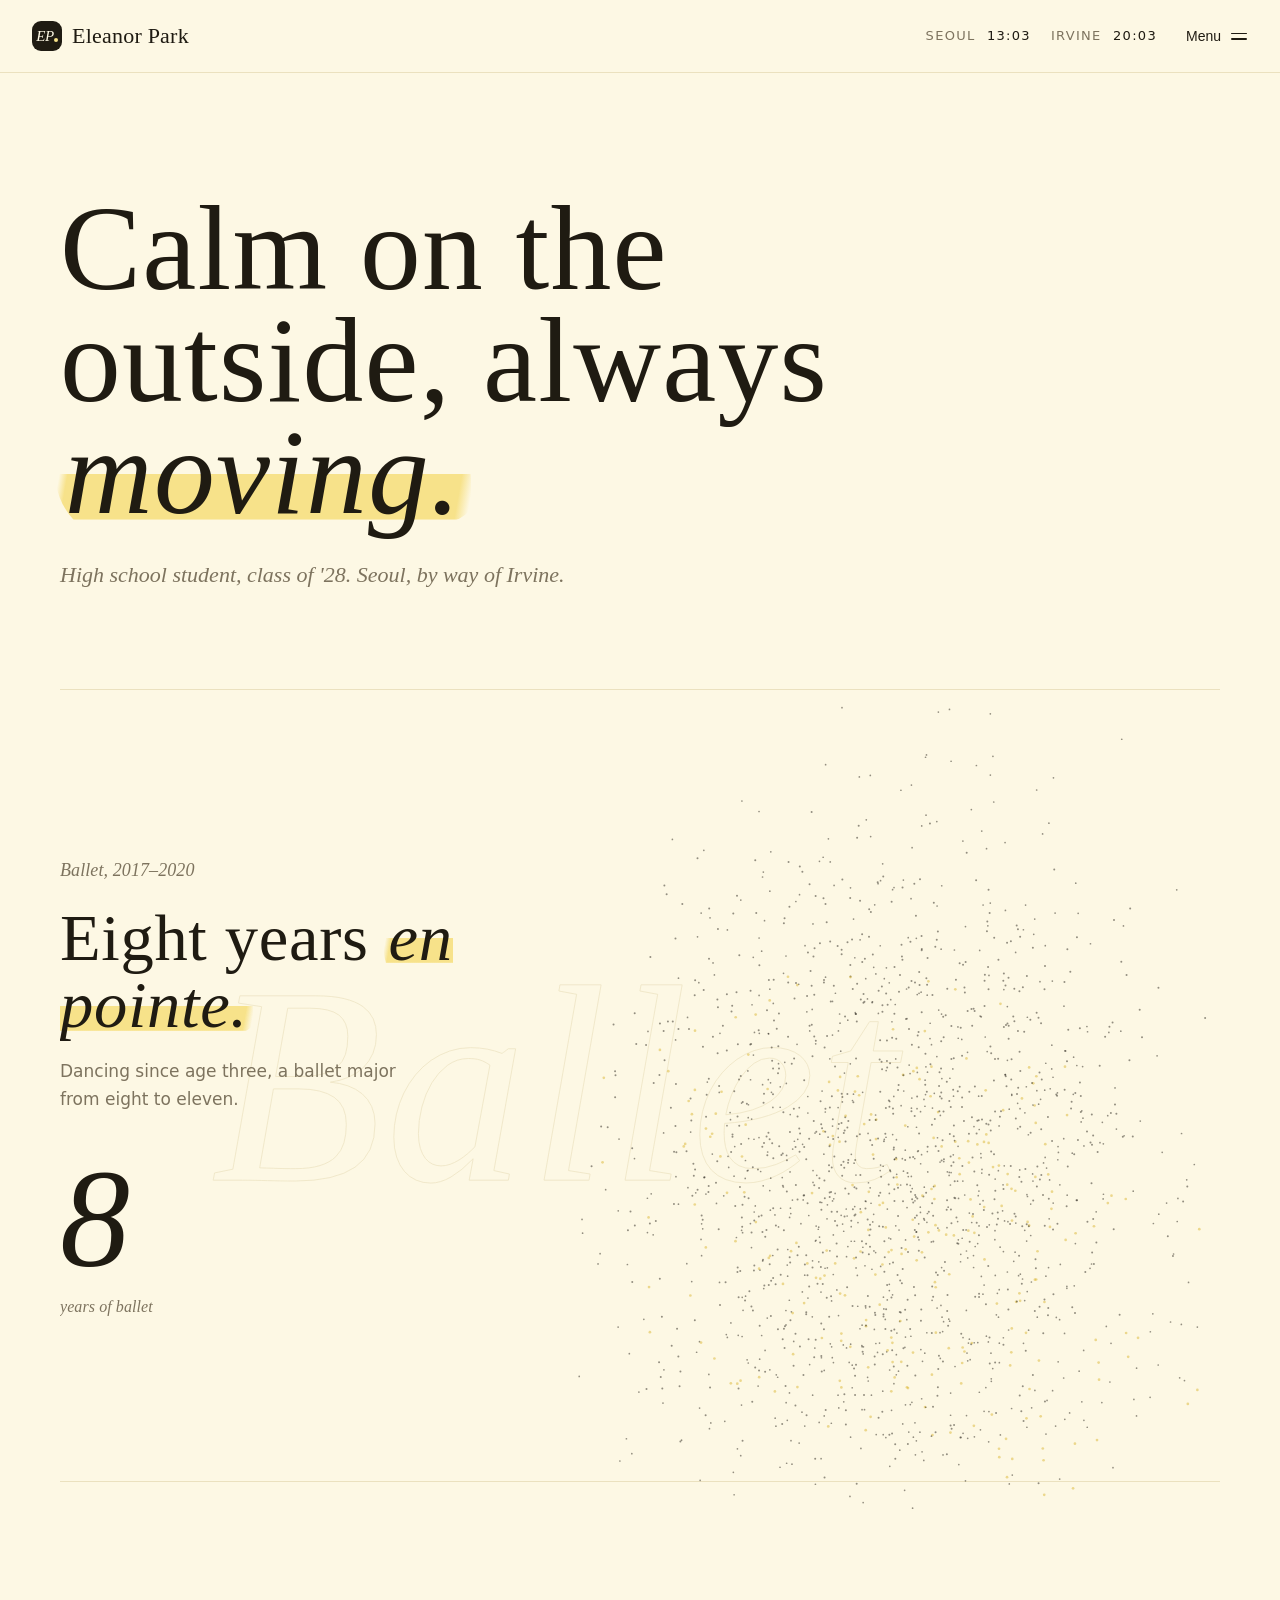
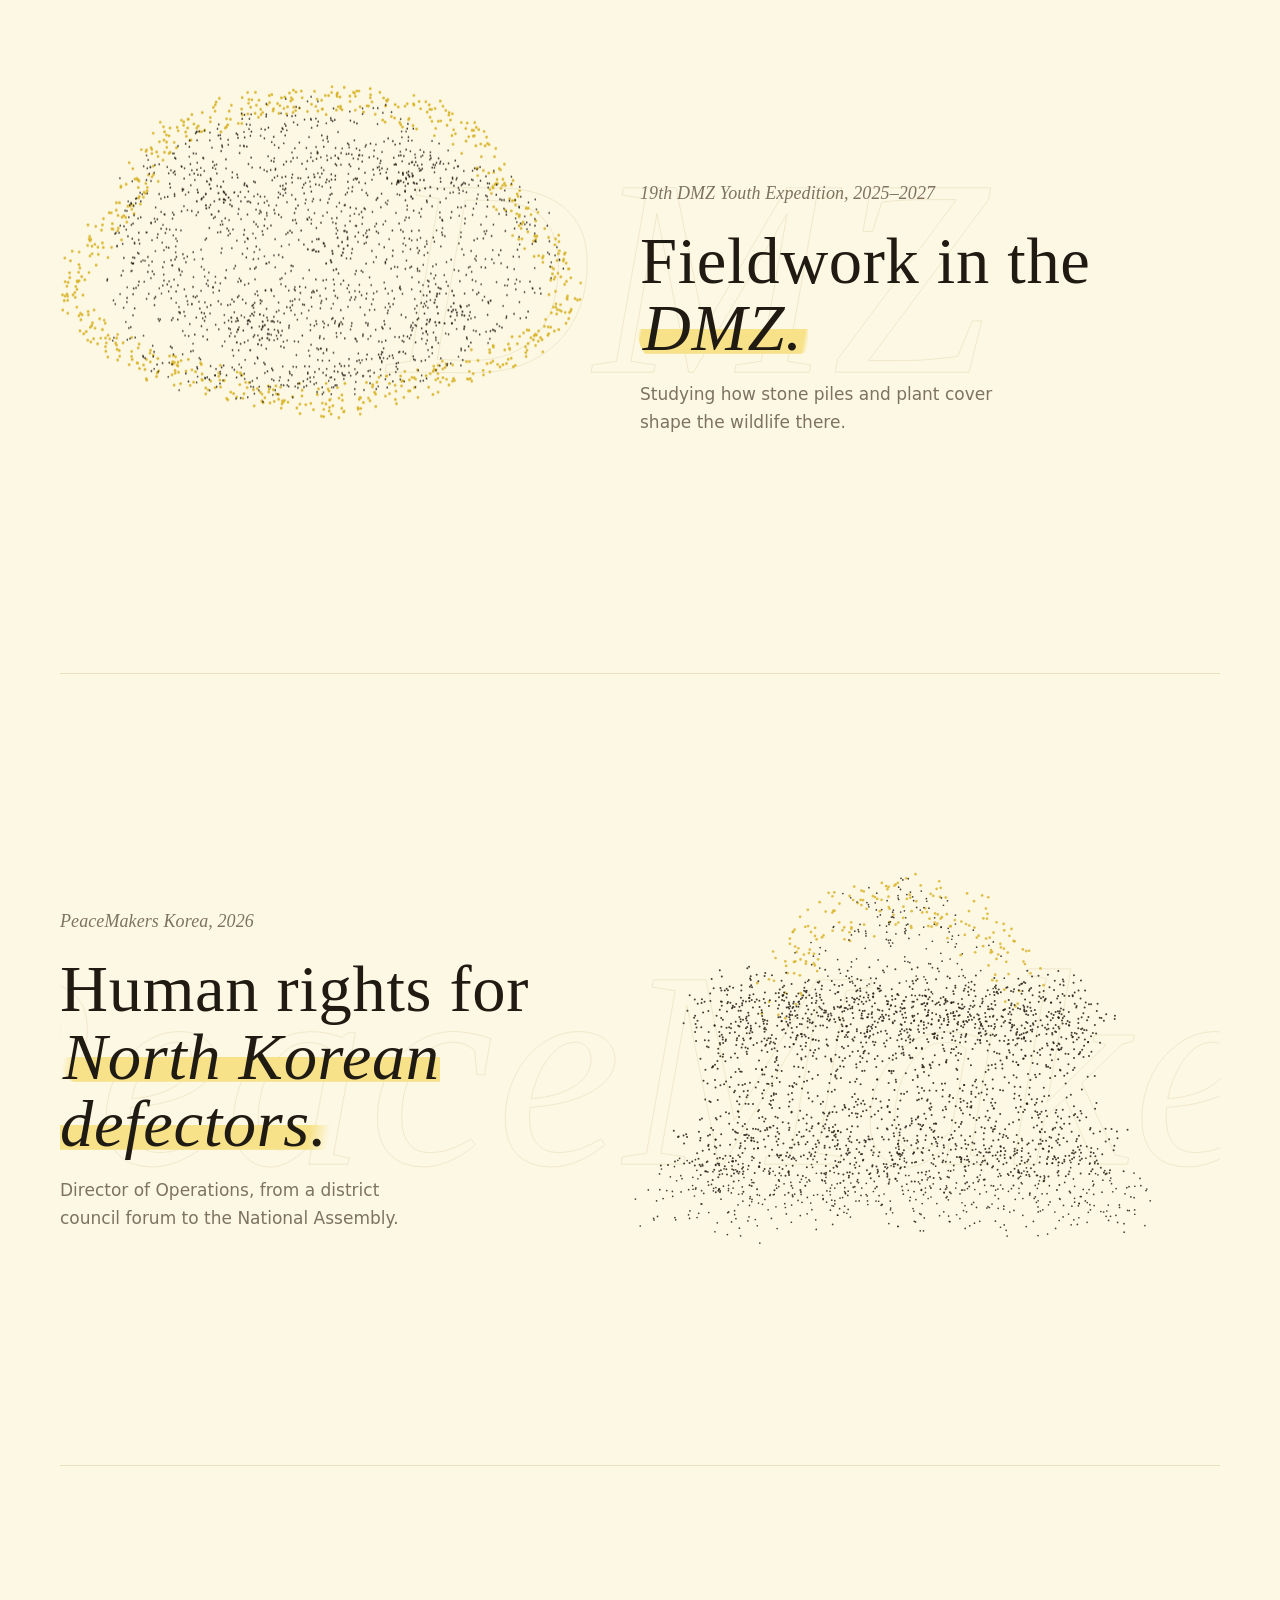
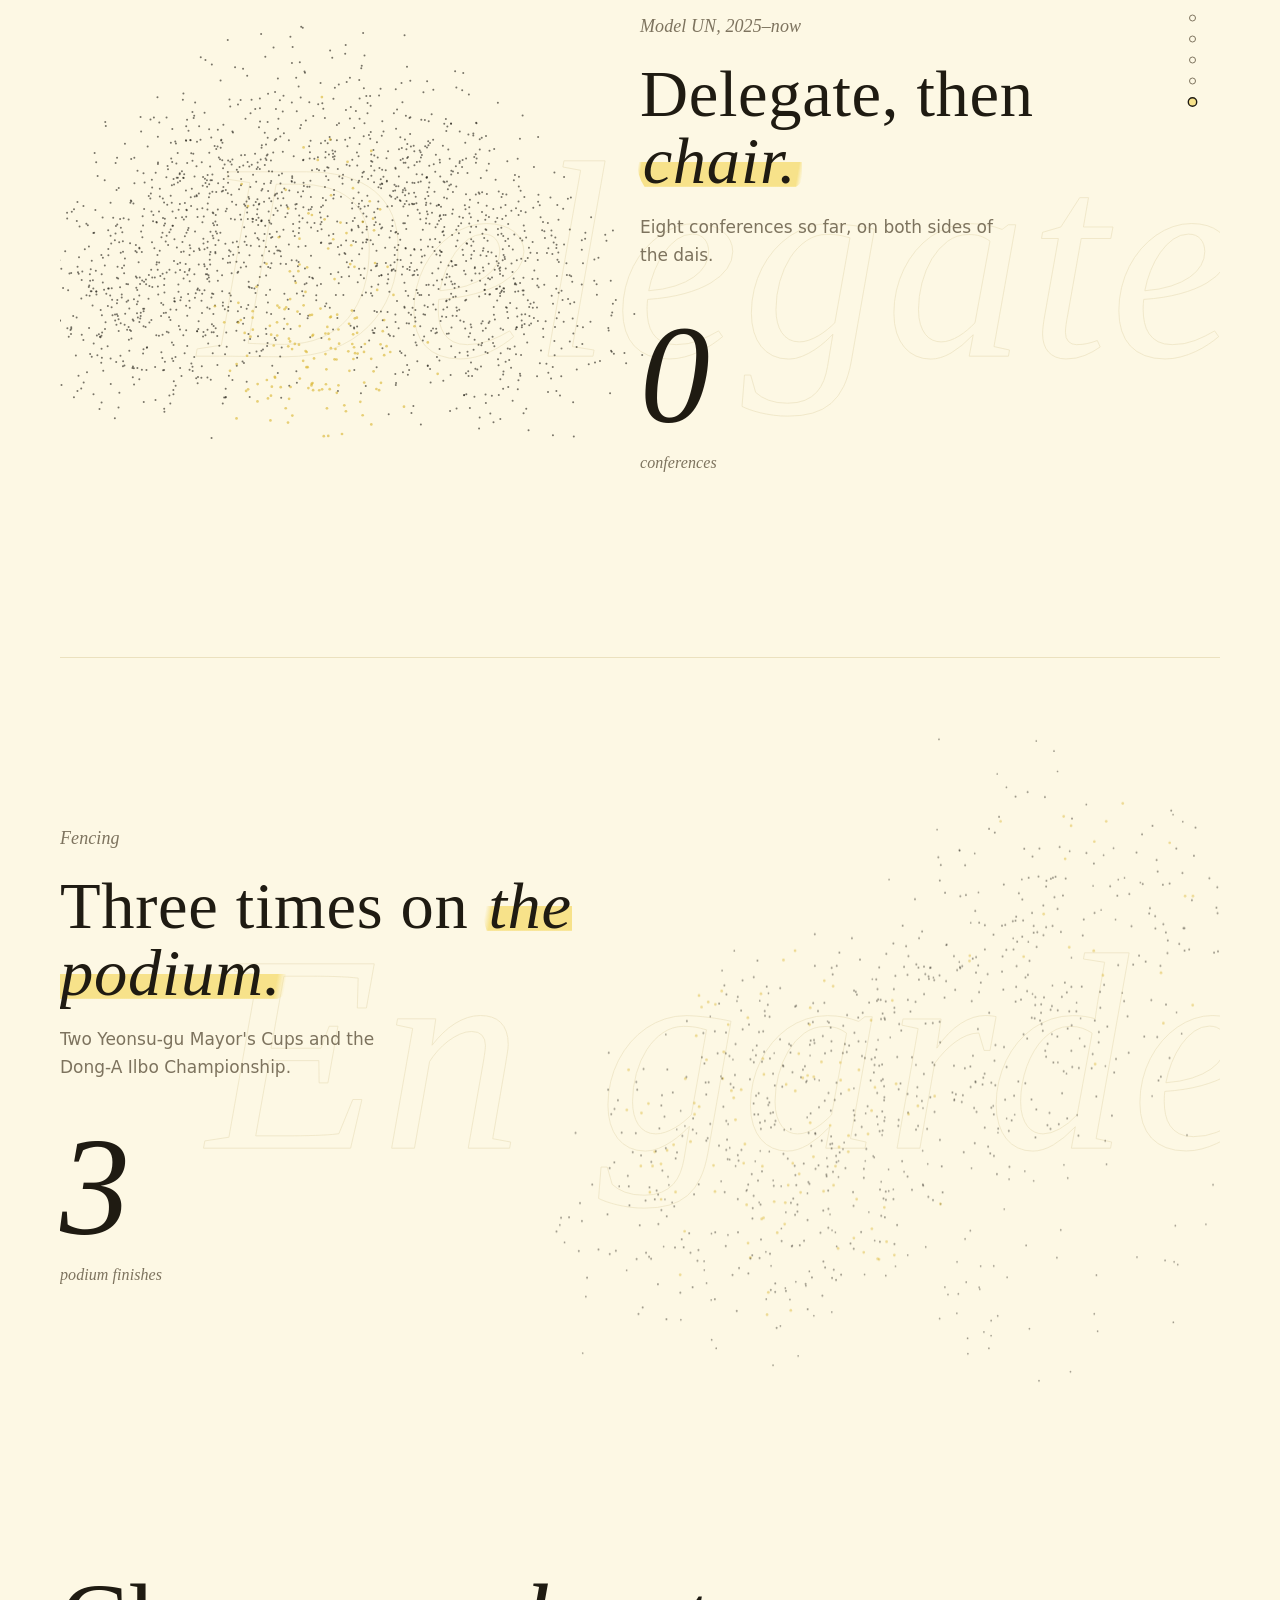
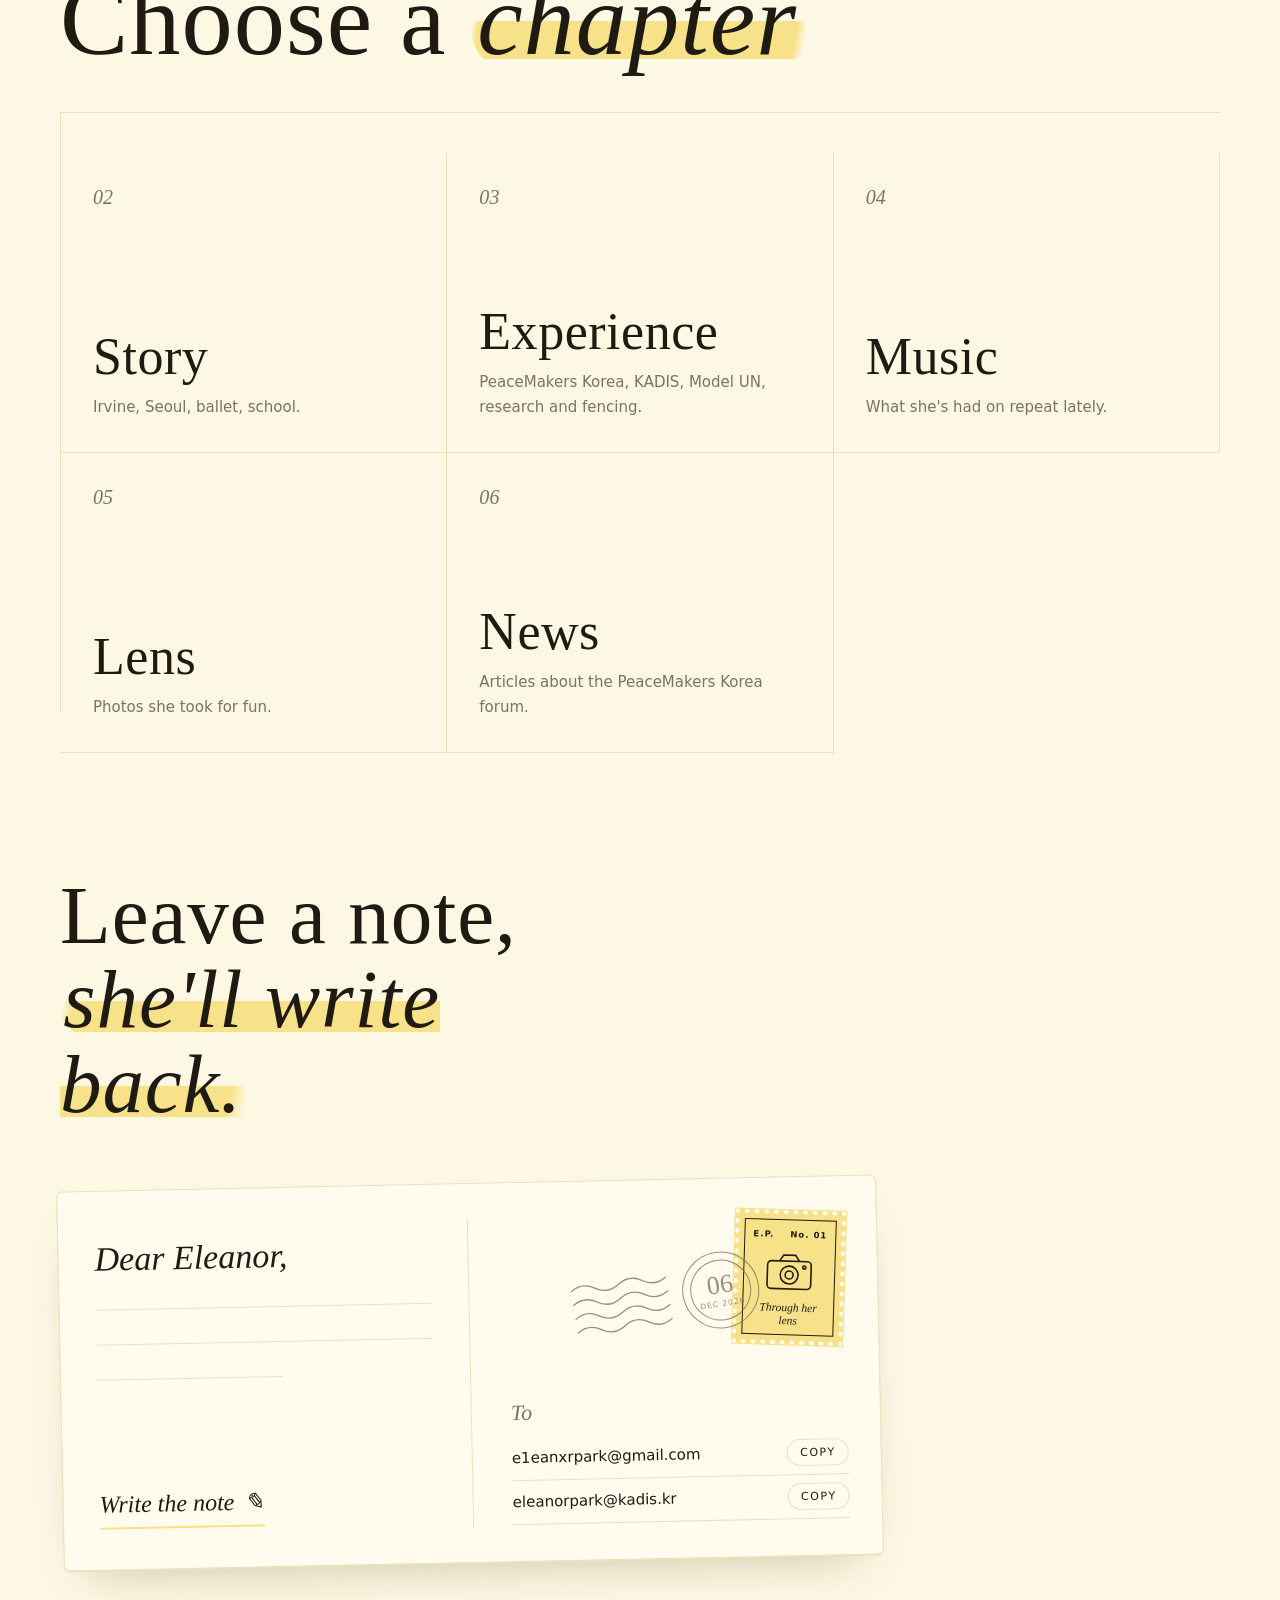
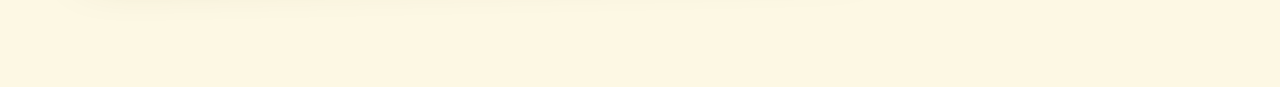
==== commit 88e016bb: "Update index.html" ====
--- a/index.html
+++ b/index.html
@@ -8,7 +8,7 @@
   <link rel="preconnect" href="https://fonts.googleapis.com">
   <link rel="preconnect" href="https://fonts.gstatic.com" crossorigin>
   <link href="https://fonts.googleapis.com/css2?family=Instrument+Serif:ital@0;1&family=DM+Sans:opsz,wght@9..40,400;9..40,500;9..40,600&display=swap" rel="stylesheet">
-  <link rel="stylesheet" href="styles.css">
+  <link rel="stylesheet" href="styles.css?v=20261106">
   <link rel="icon" type="image/png" href="logo.png">
   <link rel="apple-touch-icon" href="apple-touch-icon.png">
 </head>
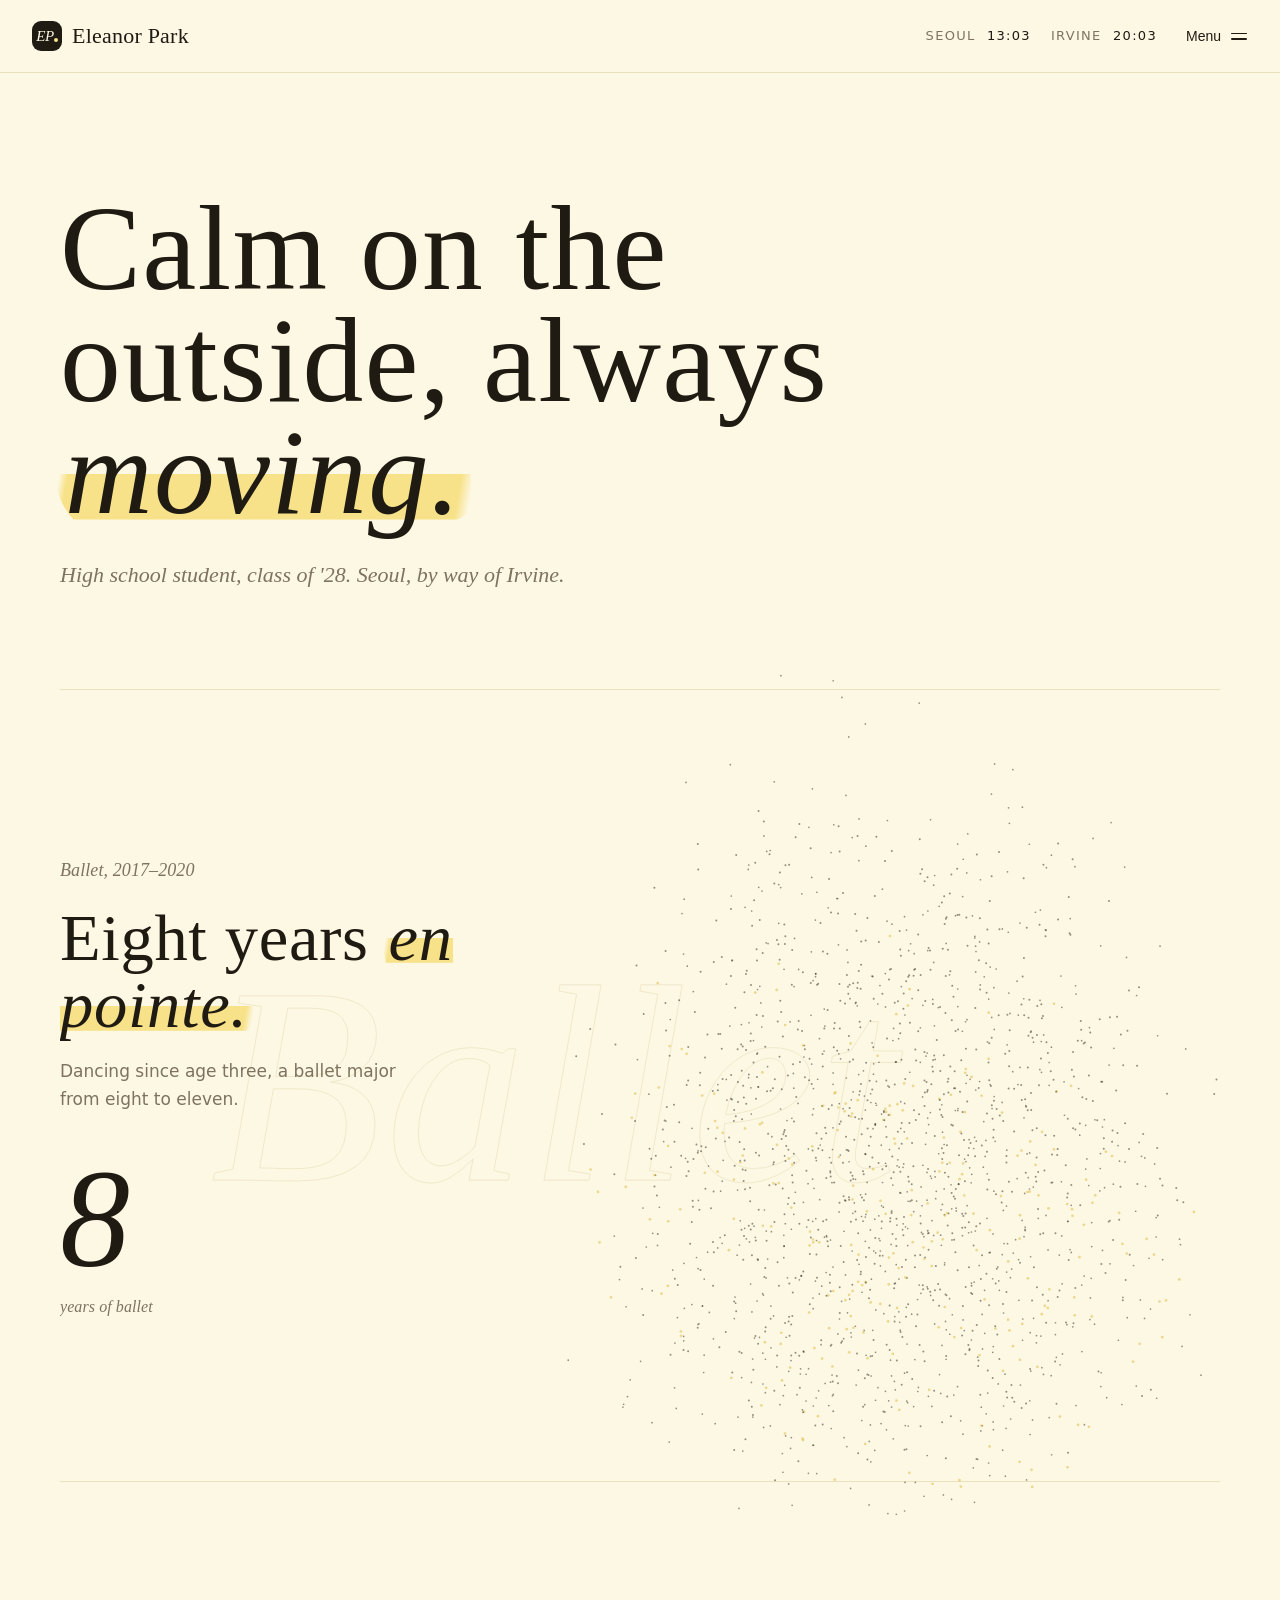
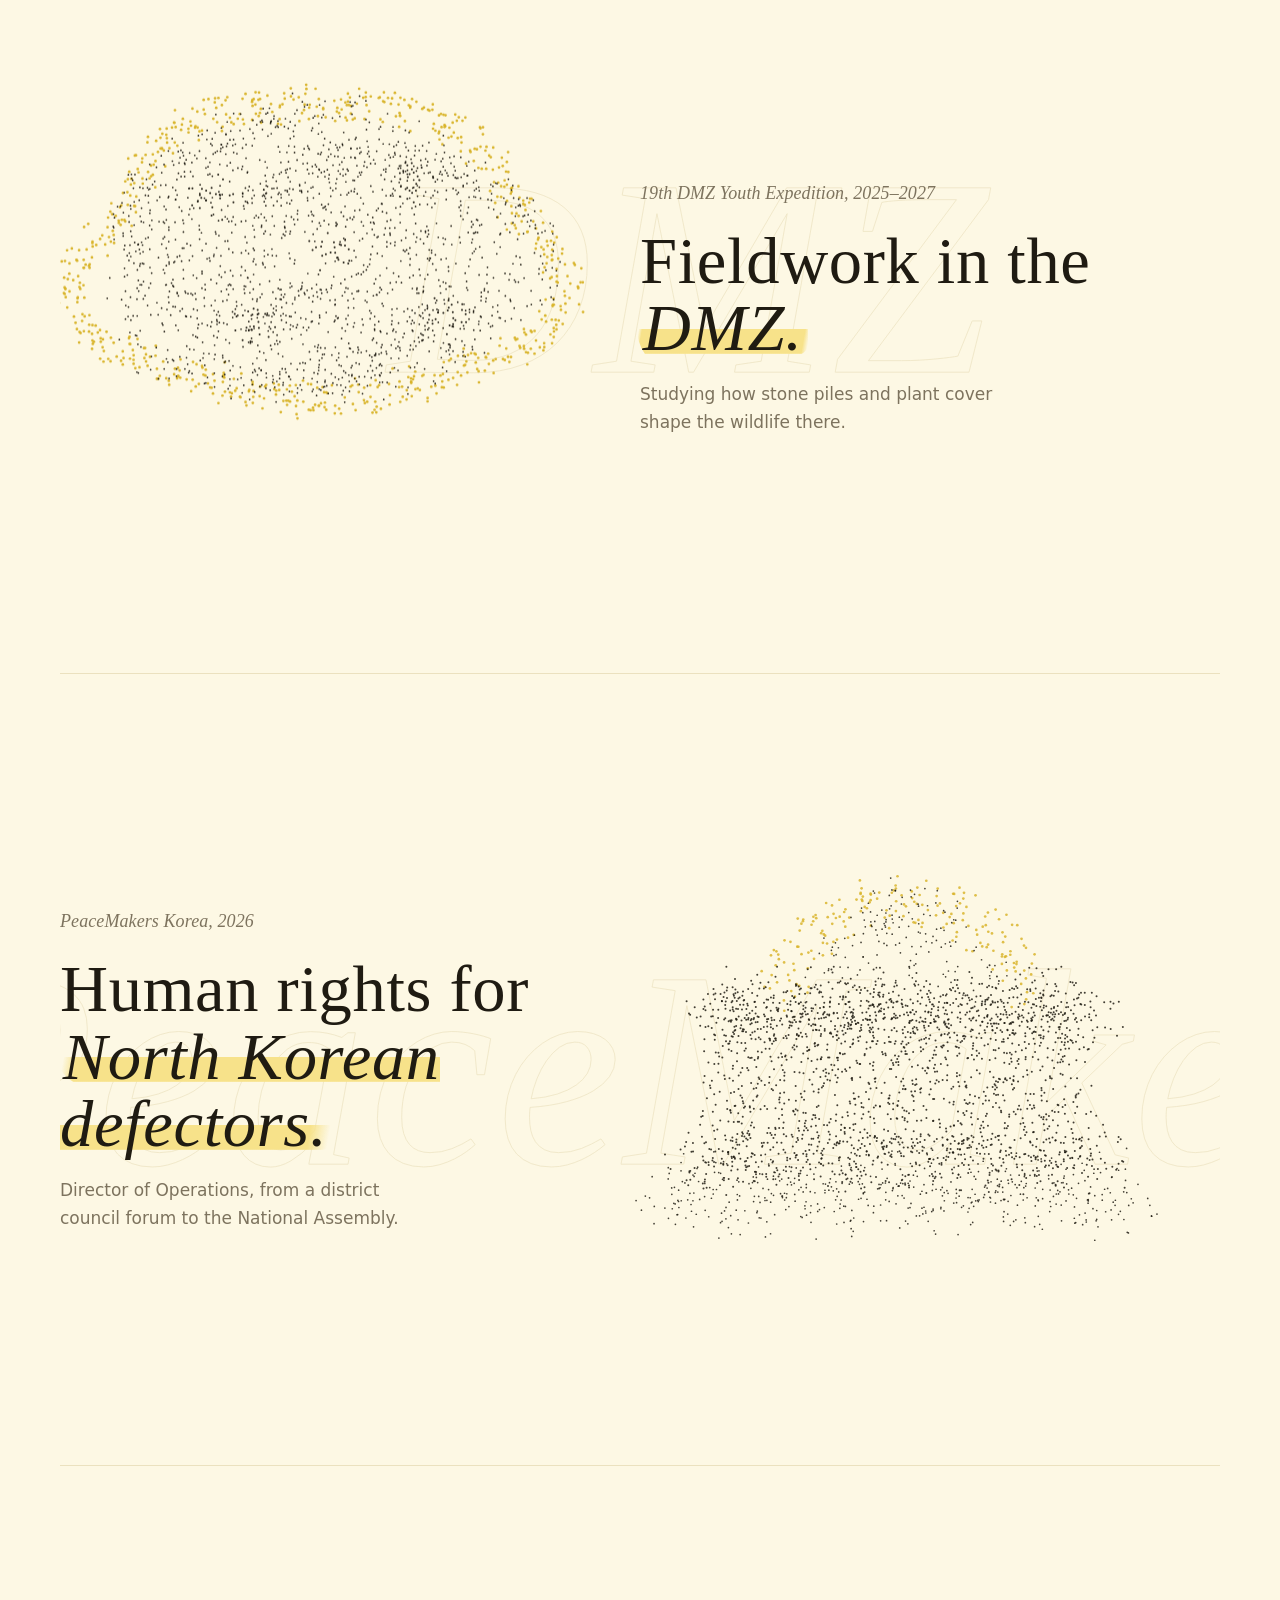
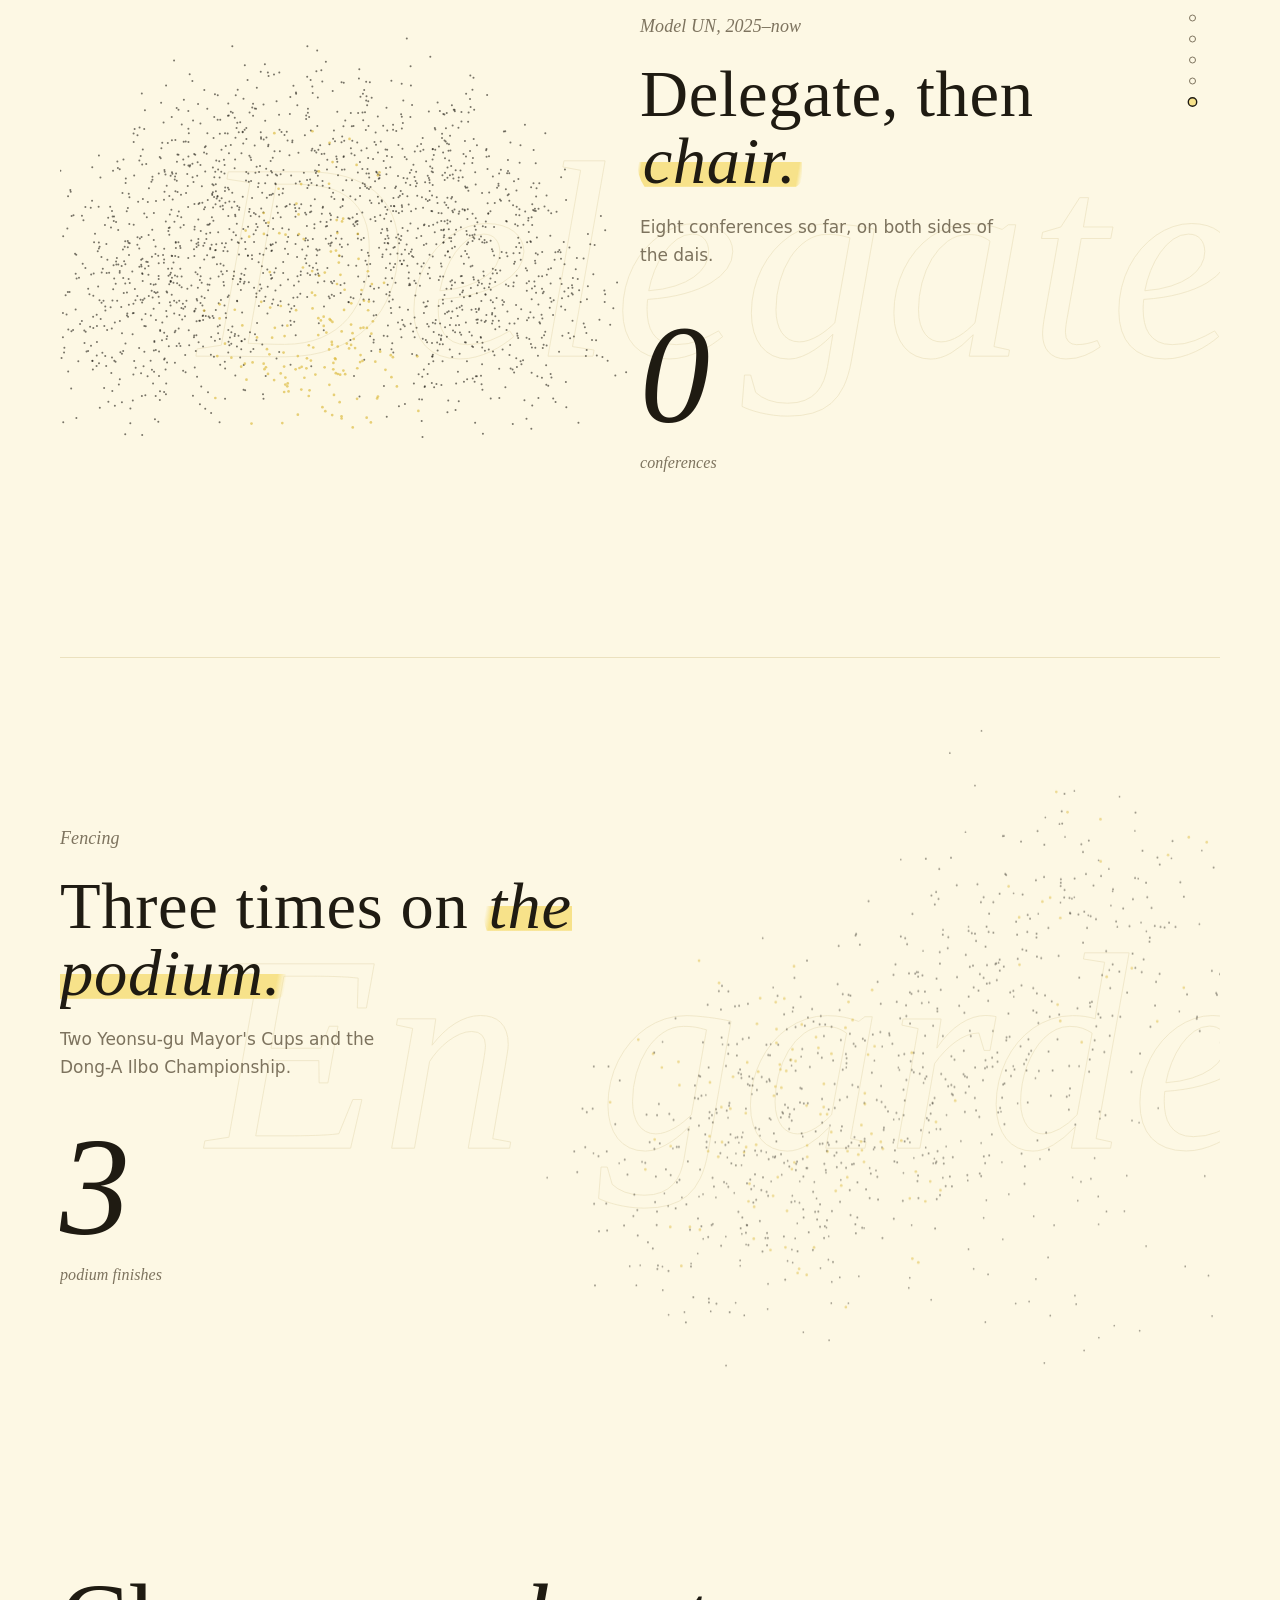
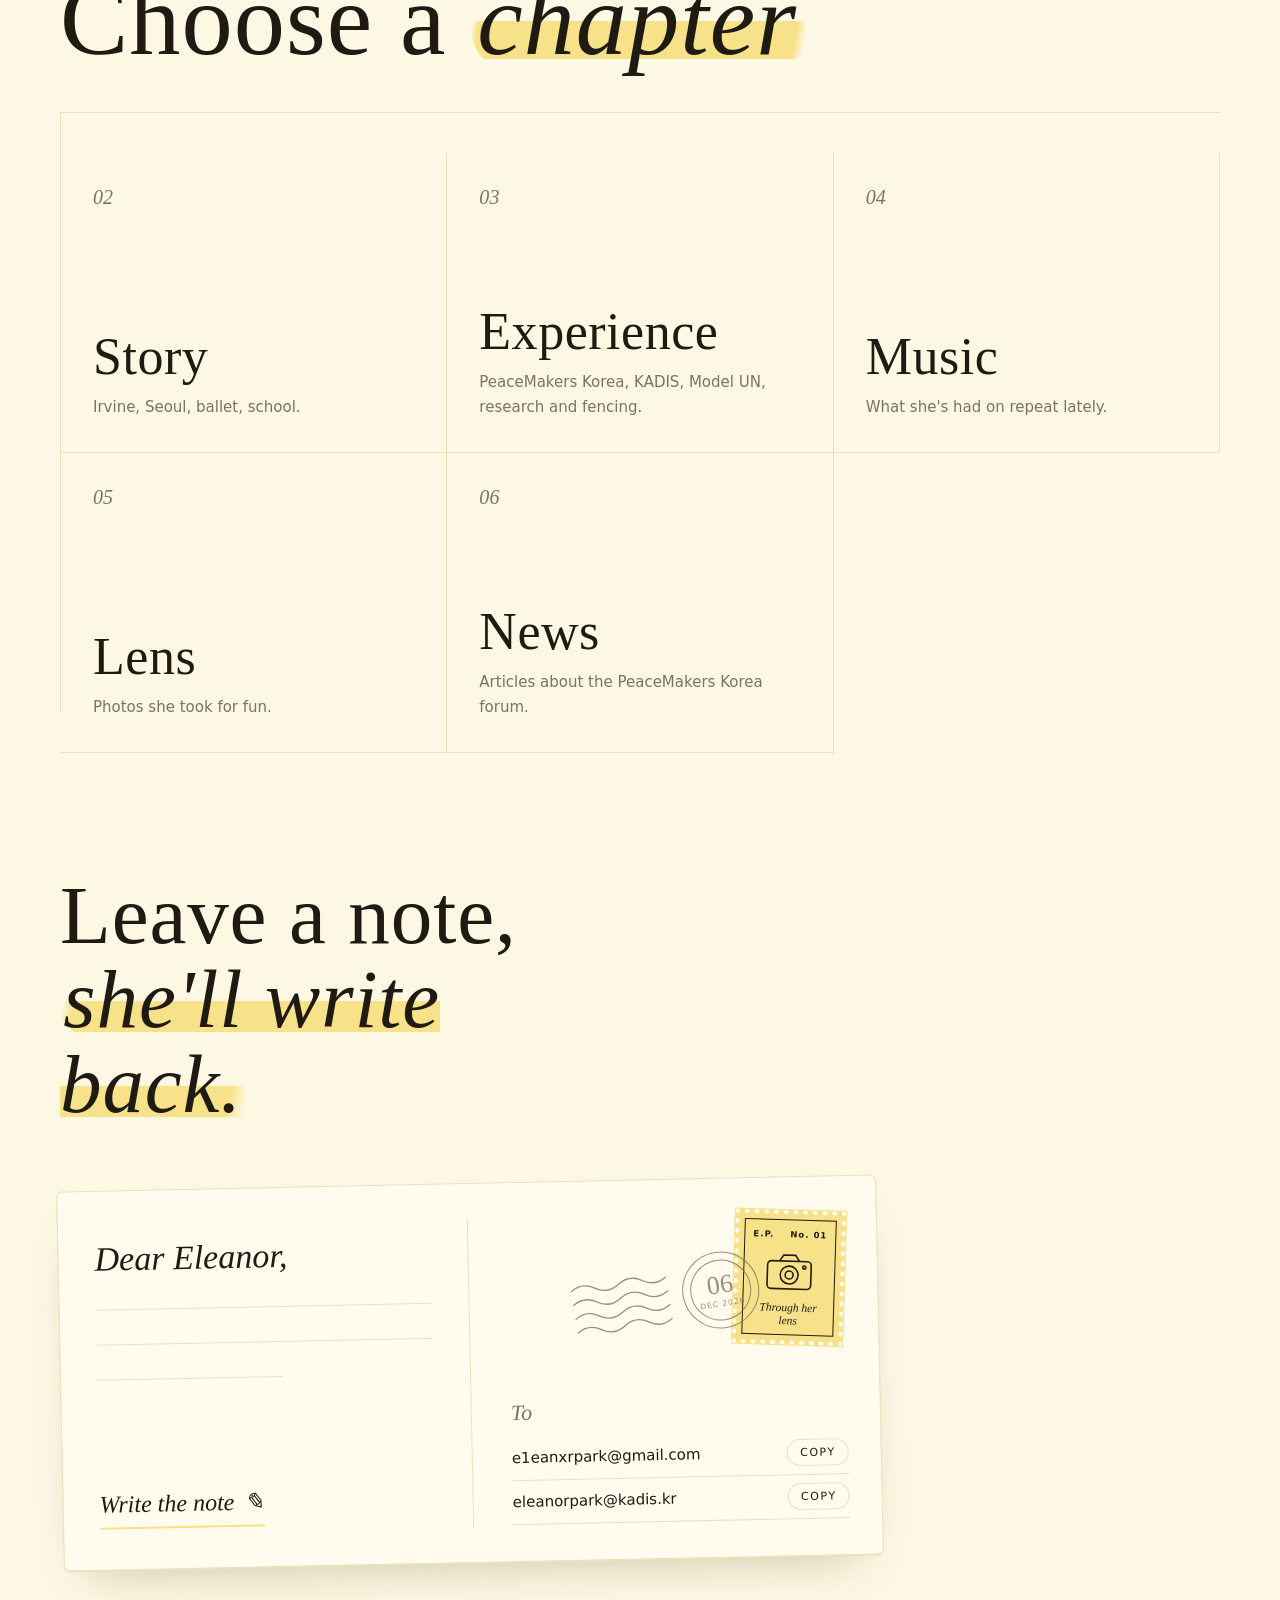
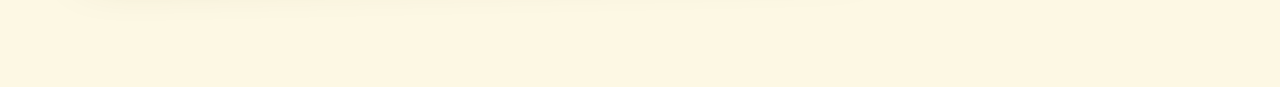
==== commit 32a0dbb9: "Add files via upload" ====
--- a/index.html
+++ b/index.html
@@ -8,7 +8,7 @@
   <link rel="preconnect" href="https://fonts.googleapis.com">
   <link rel="preconnect" href="https://fonts.gstatic.com" crossorigin>
   <link href="https://fonts.googleapis.com/css2?family=Instrument+Serif:ital@0;1&family=DM+Sans:opsz,wght@9..40,400;9..40,500;9..40,600&display=swap" rel="stylesheet">
-  <link rel="stylesheet" href="styles.css?v=20261106">
+  <link rel="stylesheet" href="styles.css?v=20261106c">
   <link rel="icon" type="image/png" href="logo.png">
   <link rel="apple-touch-icon" href="apple-touch-icon.png">
 </head>
@@ -430,23 +430,44 @@
     </section>
 
     <!-- III. VANTAGE: a personal passion (the reference uses "Sky") -->
-    <section id="passion">
+    <section id="passion" class="music">
       <p class="eyebrow">III · Vantage</p>
       <h2>Music</h2>
-      <p>She loves listening to music.</p>
-      <ul class="facts">
-        <li><strong>Favorite artists:</strong> DIMO REX, OKASHII, KC, OSUN, NO:EL, Yang Hongwon</li>
-        <li><strong>Songs that remind her of Irvine:</strong> What Makes You Beautiful (One Direction), Just the Way You Are (Bruno Mars)</li>
-      </ul>
-      <h3 class="sub">On repeat</h3>
-      <ol class="songs">
-        <li><span class="song">BLESSIN</span><span class="artist">DIMO REX</span></li>
-        <li><span class="song">Skin of gold</span><span class="artist">dress, Raf Sandou, DIMO REX, Joh!</span></li>
-        <li><span class="song">RUMBLE</span><span class="artist">OKASHII</span></li>
-        <li><span class="song">Moonlight</span><span class="artist">OKASHII</span></li>
-        <li><span class="song">Downtown</span><span class="artist">BIG Naughty, Kid Milli</span></li>
-        <li><span class="song">I Wanna Be Yours</span><span class="artist">Arctic Monkeys</span></li>
-      </ol>
+      <p class="music-lede">She loves listening to music. <em>Korean hip-hop and R&amp;B, mostly.</em></p>
+
+      <div class="deck">
+        <div class="turntable" aria-hidden="true">
+          <div class="record">
+            <svg viewBox="0 0 200 200"><circle cx="100" cy="100" r="98"/><circle cx="100" cy="100" r="86" class="g"/><circle cx="100" cy="100" r="74" class="g"/><circle cx="100" cy="100" r="62" class="g"/><circle cx="100" cy="100" r="50" class="g"/></svg>
+            <div class="label"><span class="label-song">BLESSIN</span><span class="label-artist">DIMO REX</span></div>
+          </div>
+          <div class="arm"></div>
+        </div>
+        <div class="tracklist">
+          <p class="music-note" aria-live="polite">Tap a song to hear a 30-second preview</p>
+          <p class="side">Side A · <em>On repeat</em></p>
+          <ol class="tracks">
+          <li><button type="button" data-song="BLESSIN" data-artist="DIMO REX"><span class="t-n">01</span><span class="t-song">BLESSIN</span><span class="t-artist">DIMO REX</span><span class="t-eq" aria-hidden="true"><i></i><i></i><i></i></span></button></li>
+          <li><button type="button" data-song="Skin of gold" data-artist="dress, Raf Sandou, DIMO REX, Joh!"><span class="t-n">02</span><span class="t-song">Skin of gold</span><span class="t-artist">dress, Raf Sandou, DIMO REX, Joh!</span><span class="t-eq" aria-hidden="true"><i></i><i></i><i></i></span></button></li>
+          <li><button type="button" data-song="RUMBLE" data-artist="OKASHII"><span class="t-n">03</span><span class="t-song">RUMBLE</span><span class="t-artist">OKASHII</span><span class="t-eq" aria-hidden="true"><i></i><i></i><i></i></span></button></li>
+          <li><button type="button" data-song="Moonlight" data-artist="OKASHII"><span class="t-n">04</span><span class="t-song">Moonlight</span><span class="t-artist">OKASHII</span><span class="t-eq" aria-hidden="true"><i></i><i></i><i></i></span></button></li>
+          <li><button type="button" data-song="Downtown" data-artist="BIG Naughty, Kid Milli"><span class="t-n">05</span><span class="t-song">Downtown</span><span class="t-artist">BIG Naughty, Kid Milli</span><span class="t-eq" aria-hidden="true"><i></i><i></i><i></i></span></button></li>
+          <li><button type="button" data-song="I Wanna Be Yours" data-artist="Arctic Monkeys"><span class="t-n">06</span><span class="t-song">I Wanna Be Yours</span><span class="t-artist">Arctic Monkeys</span><span class="t-eq" aria-hidden="true"><i></i><i></i><i></i></span></button></li>
+          </ol>
+          <p class="side">Side B · <em>Songs that remind her of Irvine</em></p>
+          <ol class="tracks b">
+            <li><button type="button" data-song="What Makes You Beautiful" data-artist="One Direction"><span class="t-n">B1</span><span class="t-song">What Makes You Beautiful</span><span class="t-artist">One Direction</span><span class="t-eq" aria-hidden="true"><i></i><i></i><i></i></span></button></li>
+            <li><button type="button" data-song="Just the Way You Are" data-artist="Bruno Mars"><span class="t-n">B2</span><span class="t-song">Just the Way You Are</span><span class="t-artist">Bruno Mars</span><span class="t-eq" aria-hidden="true"><i></i><i></i><i></i></span></button></li>
+          </ol>
+        </div>
+      </div>
+
+      <div class="artist-wall">
+        <p class="side">Favorite artists</p>
+        <ul>
+          <li>DIMO REX</li><li><em>OKASHII</em></li><li>KC</li><li><em>OSUN</em></li><li>NO:EL</li><li><em>Yang Hongwon</em></li>
+        </ul>
+      </div>
     </section>
 
     <!-- III. VANTAGE: Lens (photography) -->
@@ -1143,6 +1164,72 @@
       addEventListener('resize', function () { reels.forEach(layout); });
       addEventListener('hashchange', function () { setTimeout(function () { reels.forEach(layout); }, 80); });
     })();
+
+    // ===== Music: click a song to hear a 30-second preview (from Apple's public iTunes search) =====
+    (function () {
+      var tt = document.querySelector('.turntable'); if (!tt) return;
+      var ls = tt.querySelector('.label-song'), la = tt.querySelector('.label-artist');
+      var note = document.querySelector('.music-note');
+      var btns = Array.prototype.slice.call(document.querySelectorAll('.tracks button'));
+      var audio = new Audio(); audio.preload = 'none';
+      var current = null, cache = {};
+      function jsonp(url) {
+        return new Promise(function (ok, bad) {
+          var cb = 'itcb' + Math.random().toString(36).slice(2), sc = document.createElement('script');
+          var t = setTimeout(function () { clean(); bad(); }, 8000);
+          function clean() { clearTimeout(t); delete window[cb]; sc.remove(); }
+          window[cb] = function (d) { clean(); ok(d); };
+          sc.src = url + '&callback=' + cb; sc.onerror = function () { clean(); bad(); };
+          document.head.appendChild(sc);
+        });
+      }
+      function norm(x) { return (x || '').toLowerCase().replace(/[^a-z0-9가-힣]/g, ''); }
+      function findPreview(b) {
+        if (b.dataset.preview) return Promise.resolve(b.dataset.preview);
+        var key = b.dataset.song + '|' + b.dataset.artist;
+        if (cache[key]) return cache[key];
+        var term = encodeURIComponent(b.dataset.song + ' ' + b.dataset.artist.split(',')[0]);
+        var song = norm(b.dataset.song), artist = norm(b.dataset.artist.split(',')[0]);
+        function pick(d) {
+          var r = (d && d.results) || [];
+          var best = r.filter(function (x) { return x.previewUrl && norm(x.trackName).indexOf(song) === 0 && norm(x.artistName).indexOf(artist) !== -1; })[0]
+                  || r.filter(function (x) { return x.previewUrl && norm(x.trackName).indexOf(song) === 0; })[0];
+          return best ? best.previewUrl : null;
+        }
+        cache[key] = jsonp('https://itunes.apple.com/search?media=music&entity=song&limit=15&country=US&term=' + term)
+          .then(pick)
+          .then(function (u) { return u || jsonp('https://itunes.apple.com/search?media=music&entity=song&limit=15&country=KR&term=' + term).then(pick); })
+          .catch(function () { return null; });
+        return cache[key];
+      }
+      function setState(b, st) {
+        btns.forEach(function (x) { x.classList.remove('on', 'playing', 'loading'); });
+        if (b) b.classList.add('on'); if (b && st) b.classList.add(st);
+        tt.classList.toggle('playing', st === 'playing');
+      }
+      function say(msg) { if (note) note.textContent = msg; }
+      btns.forEach(function (b) {
+        b.addEventListener('click', function () {
+          if (current === b && !audio.paused) { audio.pause(); setState(b, null); say('Paused · tap again to play'); return; }
+          if (current === b && audio.src && audio.paused) { audio.play(); setState(b, 'playing'); say('Playing a 30-second preview'); return; }
+          current = b; audio.pause();
+          ls.textContent = b.dataset.song; la.textContent = b.dataset.artist;
+          tt.classList.remove('swap'); void tt.offsetWidth; tt.classList.add('swap');
+          setState(b, 'loading'); say('Finding a preview…');
+          findPreview(b).then(function (url) {
+            if (current !== b) return;
+            if (!url) { setState(b, null); say('No preview available for this song'); return; }
+            audio.src = url;
+            audio.play().then(function () { setState(b, 'playing'); say('Playing a 30-second preview'); })
+              .catch(function () { setState(b, null); say('Tap again to play'); });
+          });
+        });
+      });
+      audio.addEventListener('ended', function () { setState(current, null); say('Preview ended · tap to replay'); });
+      // stop the music when leaving the Music page
+      addEventListener('hashchange', function () { if (location.hash !== '#passion') { audio.pause(); setState(current, null); } });
+      if (btns[0]) btns[0].classList.add('on');
+    })();
     show();
   </script>
 </body>
--- a/styles.css
+++ b/styles.css
@@ -1049,3 +1049,69 @@
 .era .rw-bar { margin: 40px 0 0; }
 .era .rw-item:nth-child(even) { margin-bottom: 30px; }
 @media (max-width: 760px) { .era .rw-img img { height: 32vh; } .era .rw-track { gap: 24px; } }
+
+/* ===== Music ===== */
+#passion { padding-top: 88px; }
+main > section#passion > * { max-width: none; }
+.music-lede { font-family: var(--serif); font-size: clamp(28px, 3.2vw, 42px); line-height: 1.15; margin: 0 0 64px; max-width: 26ch !important; }
+.music-lede em { background-image: linear-gradient(100deg, transparent 1%, var(--hi) 3%, var(--hi) 96%, transparent 99%); background-repeat: no-repeat; background-position: 0 85%; background-size: 100% 30%; }
+.deck { display: grid; grid-template-columns: minmax(280px, 440px) 1fr; gap: 64px; align-items: start; }
+.turntable { position: sticky; top: 110px; aspect-ratio: 1; border-radius: 20px; background: #efe5c2; box-shadow: inset 0 0 0 1px var(--border), 0 24px 50px -30px rgba(70,55,15,.5); padding: 9%; }
+.record { position: relative; width: 100%; height: 100%; animation: spin 7s linear infinite; }
+.record svg { width: 100%; height: 100%; display: block; }
+.record circle { fill: #1f1b12; }
+.record circle.g { fill: none; stroke: #3a3426; stroke-width: .8; }
+.label { position: absolute; inset: 31%; border-radius: 50%; background: var(--hi); display: flex; flex-direction: column; align-items: center; justify-content: center; text-align: center; padding: 6%; color: #1f1b12; box-shadow: inset 0 0 0 1px rgba(31,27,18,.25); }
+.label::after { content: ""; position: absolute; width: 7%; height: 7%; border-radius: 50%; background: #efe5c2; }
+.label-song { font-family: var(--serif); font-style: italic; font-size: clamp(14px, 1.6vw, 21px); line-height: 1.05; margin-bottom: 18%; }
+.label-artist { font-size: clamp(8px, .8vw, 10px); letter-spacing: .12em; text-transform: uppercase; margin-top: 2%; }
+.arm { position: absolute; right: 7%; top: 8%; width: 6%; height: 52%; transform-origin: 50% 6%; transform: rotate(22deg); }
+.arm::before { content: ""; position: absolute; left: 50%; top: 0; width: 3px; height: 100%; margin-left: -1.5px; background: #8a7f68; border-radius: 2px; }
+.arm::after { content: ""; position: absolute; left: 50%; bottom: -4%; width: 160%; height: 12%; margin-left: -80%; background: #1f1b12; border-radius: 3px; }
+.turntable.swap .record { animation: drop .5s ease, spin 7s linear .5s infinite; }
+@keyframes spin { to { transform: rotate(360deg); } }
+@keyframes drop { from { transform: scale(.94) rotate(-20deg); opacity: .6; } to { transform: scale(1); opacity: 1; } }
+.side { font-family: var(--serif); font-size: 15px; color: var(--muted); margin: 0 0 10px; }
+.side em { color: var(--text); font-size: 22px; }
+.tracks { list-style: none; padding: 0; margin: 0 0 44px; border-top: 1px solid var(--text); }
+.tracks button { width: 100%; display: grid; grid-template-columns: 40px 1fr auto 28px; align-items: baseline; gap: 14px; padding: 16px 4px; border: 0; border-bottom: 1px solid var(--border); background: none; color: var(--text); text-align: left; cursor: pointer; font: inherit; transition: background .2s, padding .2s; }
+.tracks button:hover { background: rgba(247,226,138,.35); padding-left: 10px; }
+.t-n { font-size: 12px; color: var(--muted); font-variant-numeric: tabular-nums; }
+.t-song { font-family: var(--serif); font-size: clamp(22px, 2.2vw, 30px); line-height: 1.1; }
+.t-artist { font-size: 14px; color: var(--muted); text-align: right; }
+.t-eq { display: flex; gap: 2px; align-items: flex-end; height: 14px; opacity: 0; }
+.t-eq i { width: 3px; background: #b8941f; animation: eq .9s ease-in-out infinite; }
+.t-eq i:nth-child(2) { animation-delay: -.3s; } .t-eq i:nth-child(3) { animation-delay: -.6s; }
+@keyframes eq { 0%,100% { height: 30%; } 50% { height: 100%; } }
+.tracks button.on { background: rgba(247,226,138,.45); }
+.tracks button.on .t-song { font-style: italic; }
+.tracks button.on .t-eq { opacity: 1; }
+.artist-wall { margin-top: 40px; border-top: 1px solid var(--text); padding-top: 18px; }
+.artist-wall ul { list-style: none; padding: 0; margin: 10px 0 0; display: flex; flex-wrap: wrap; gap: 4px 30px; align-items: baseline; }
+.artist-wall li { font-family: var(--serif); font-size: clamp(40px, 6.4vw, 92px); line-height: 1.05; letter-spacing: -0.01em; transition: color .2s; }
+.artist-wall li:nth-child(odd) { color: var(--text); }
+.artist-wall li em { color: #b8941f; }
+.artist-wall li:hover { color: #b8941f; }
+@media (max-width: 860px) {
+  .deck { grid-template-columns: 1fr; gap: 36px; }
+  .turntable { position: relative; top: 0; max-width: 340px; }
+  .tracks button { grid-template-columns: 32px 1fr 22px; }
+  .t-artist { grid-column: 2; text-align: left; margin-top: -8px; }
+  .t-eq { grid-row: 1; grid-column: 3; }
+}
+@media (prefers-reduced-motion: reduce) { .record, .t-eq i { animation: none !important; } }
+/* music playback */
+.record { animation-play-state: paused; }
+.turntable.playing .record { animation-play-state: running; }
+.turntable.swap .record { animation: drop .5s ease, spin 7s linear .5s infinite; animation-play-state: running, paused; }
+.turntable.swap.playing .record { animation-play-state: running, running; }
+.arm { transition: transform .6s cubic-bezier(.3,1.3,.5,1); transform: rotate(8deg); }
+.turntable.playing .arm { transform: rotate(24deg); }
+.t-eq i { animation-play-state: paused; }
+.tracks button.on .t-eq { opacity: .45; }
+.tracks button.playing .t-eq { opacity: 1; }
+.tracks button.playing .t-eq i { animation-play-state: running; }
+.tracks button.loading .t-eq { opacity: .6; animation: blink 1s infinite; }
+@keyframes blink { 50% { opacity: .15; } }
+.music-note { font-size: 13px; color: var(--muted); margin: 0 0 18px; display: flex; align-items: center; gap: 8px; }
+.music-note::before { content: "♪"; color: #b8941f; font-size: 15px; }
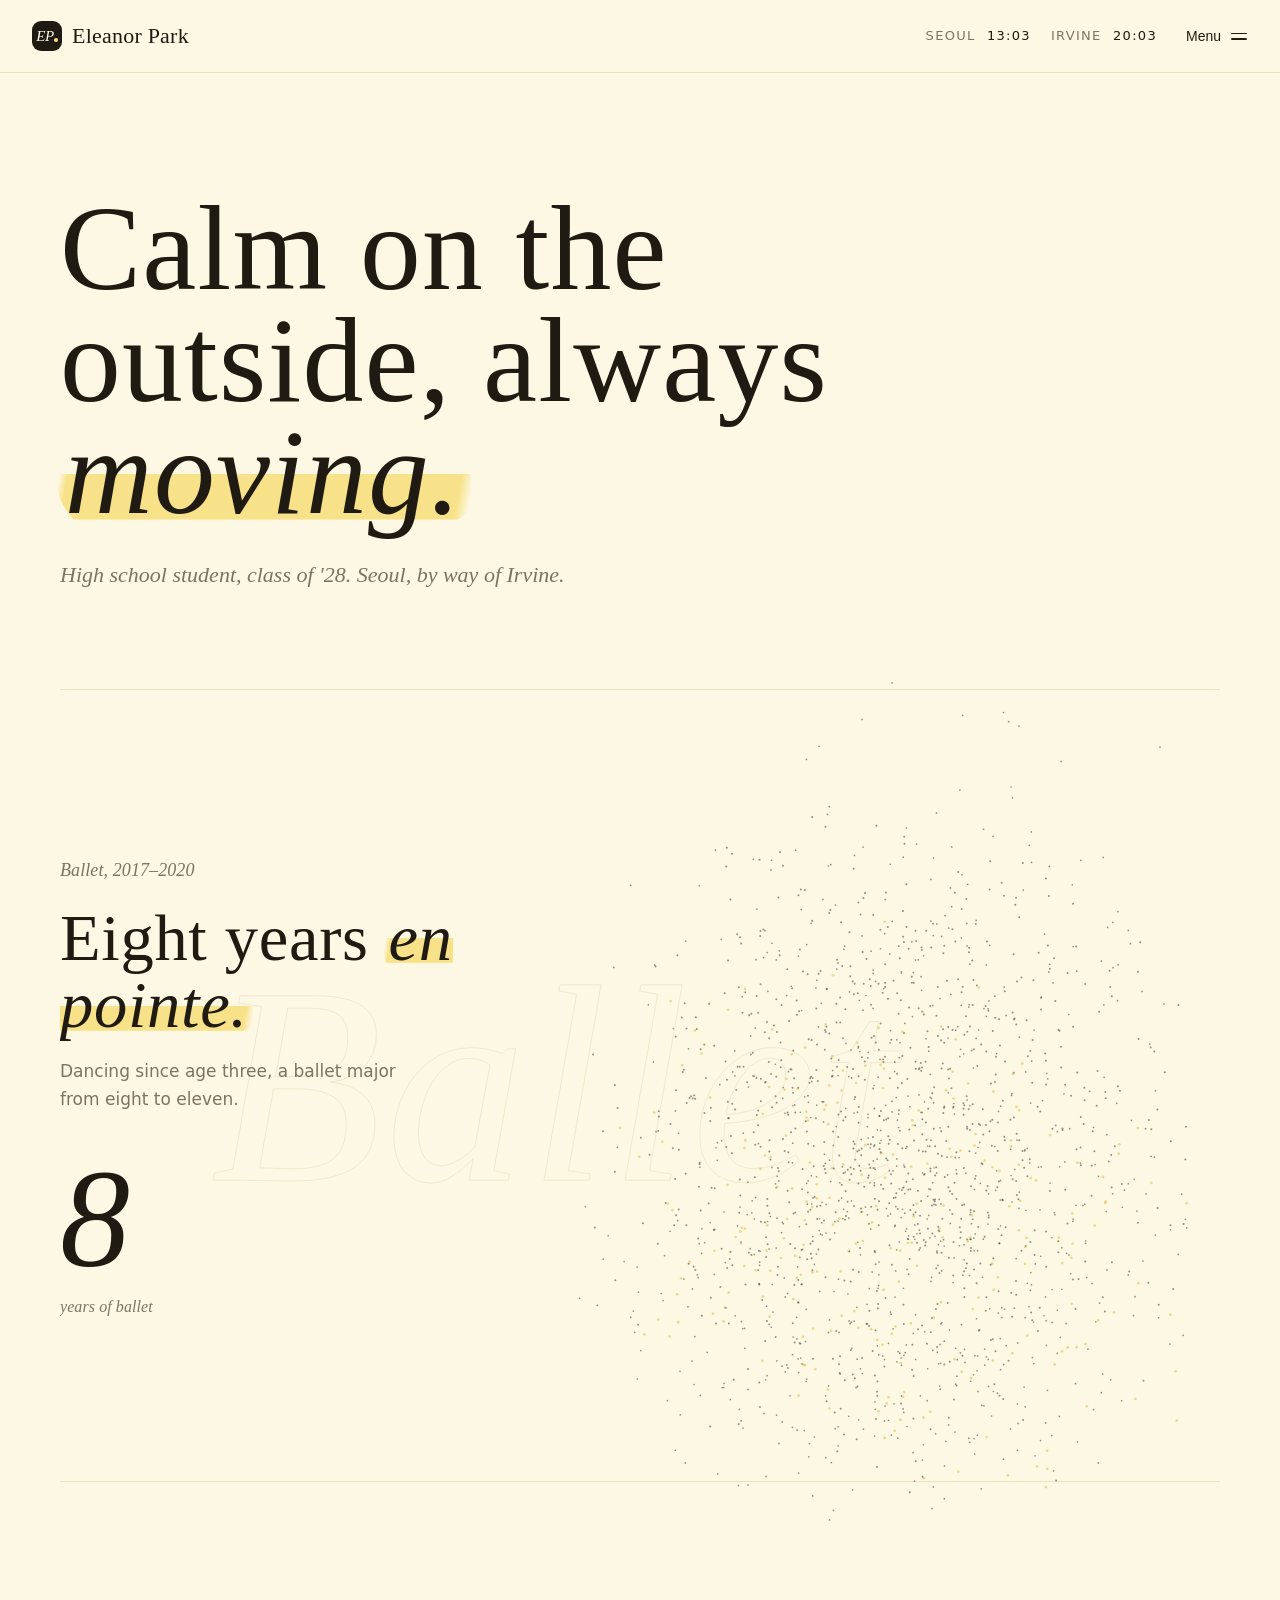
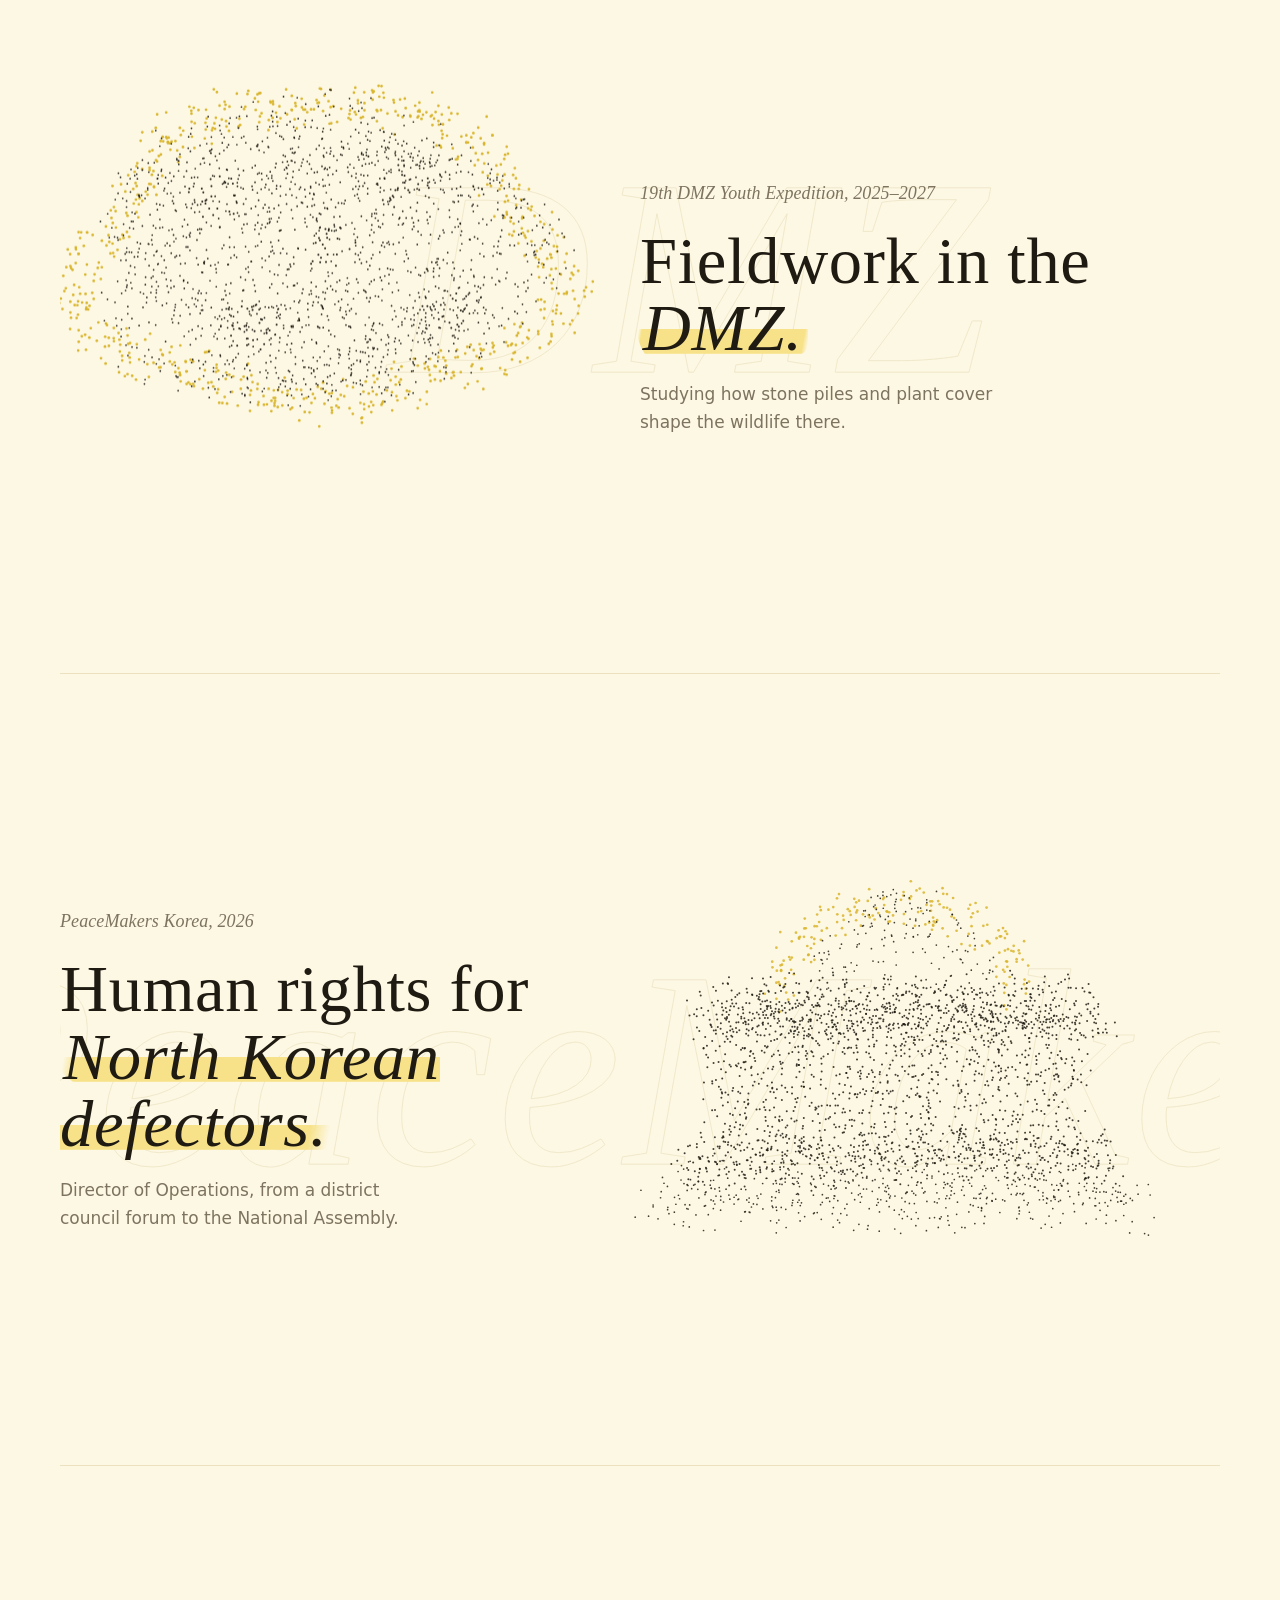
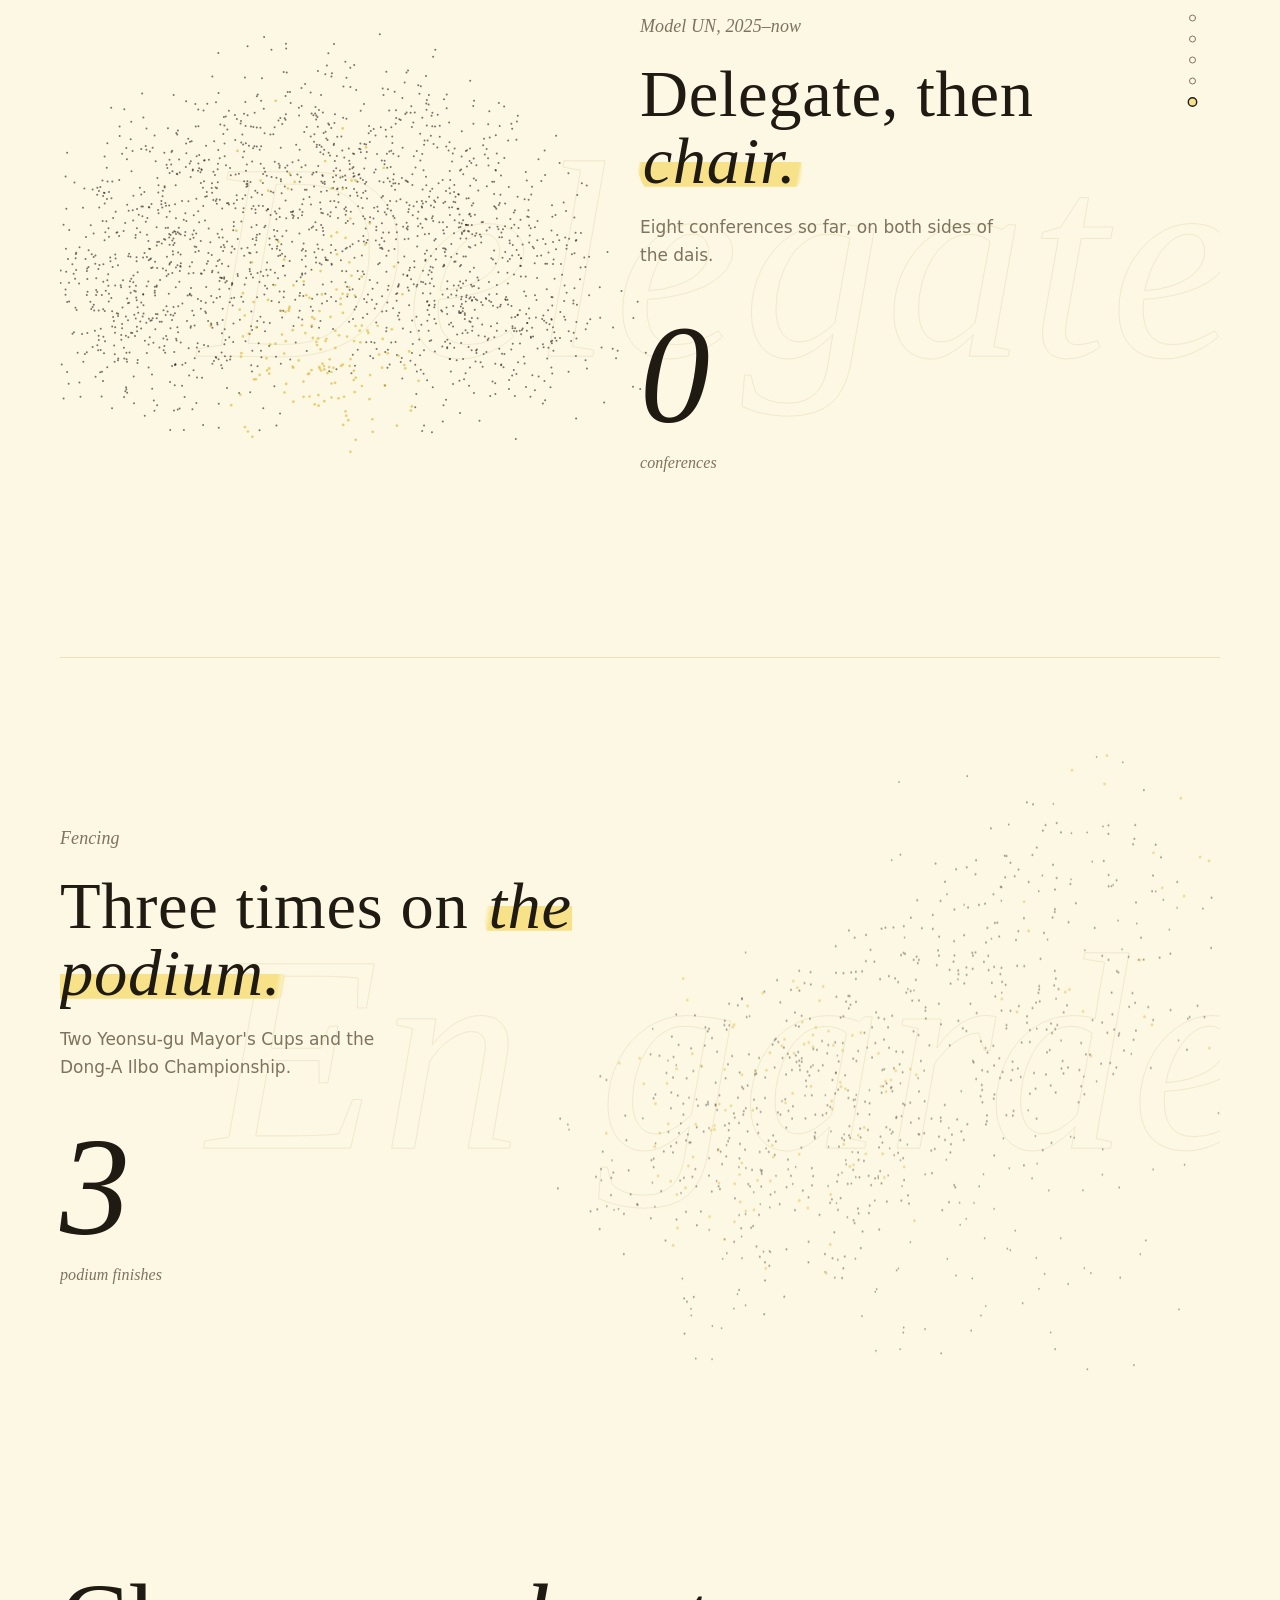
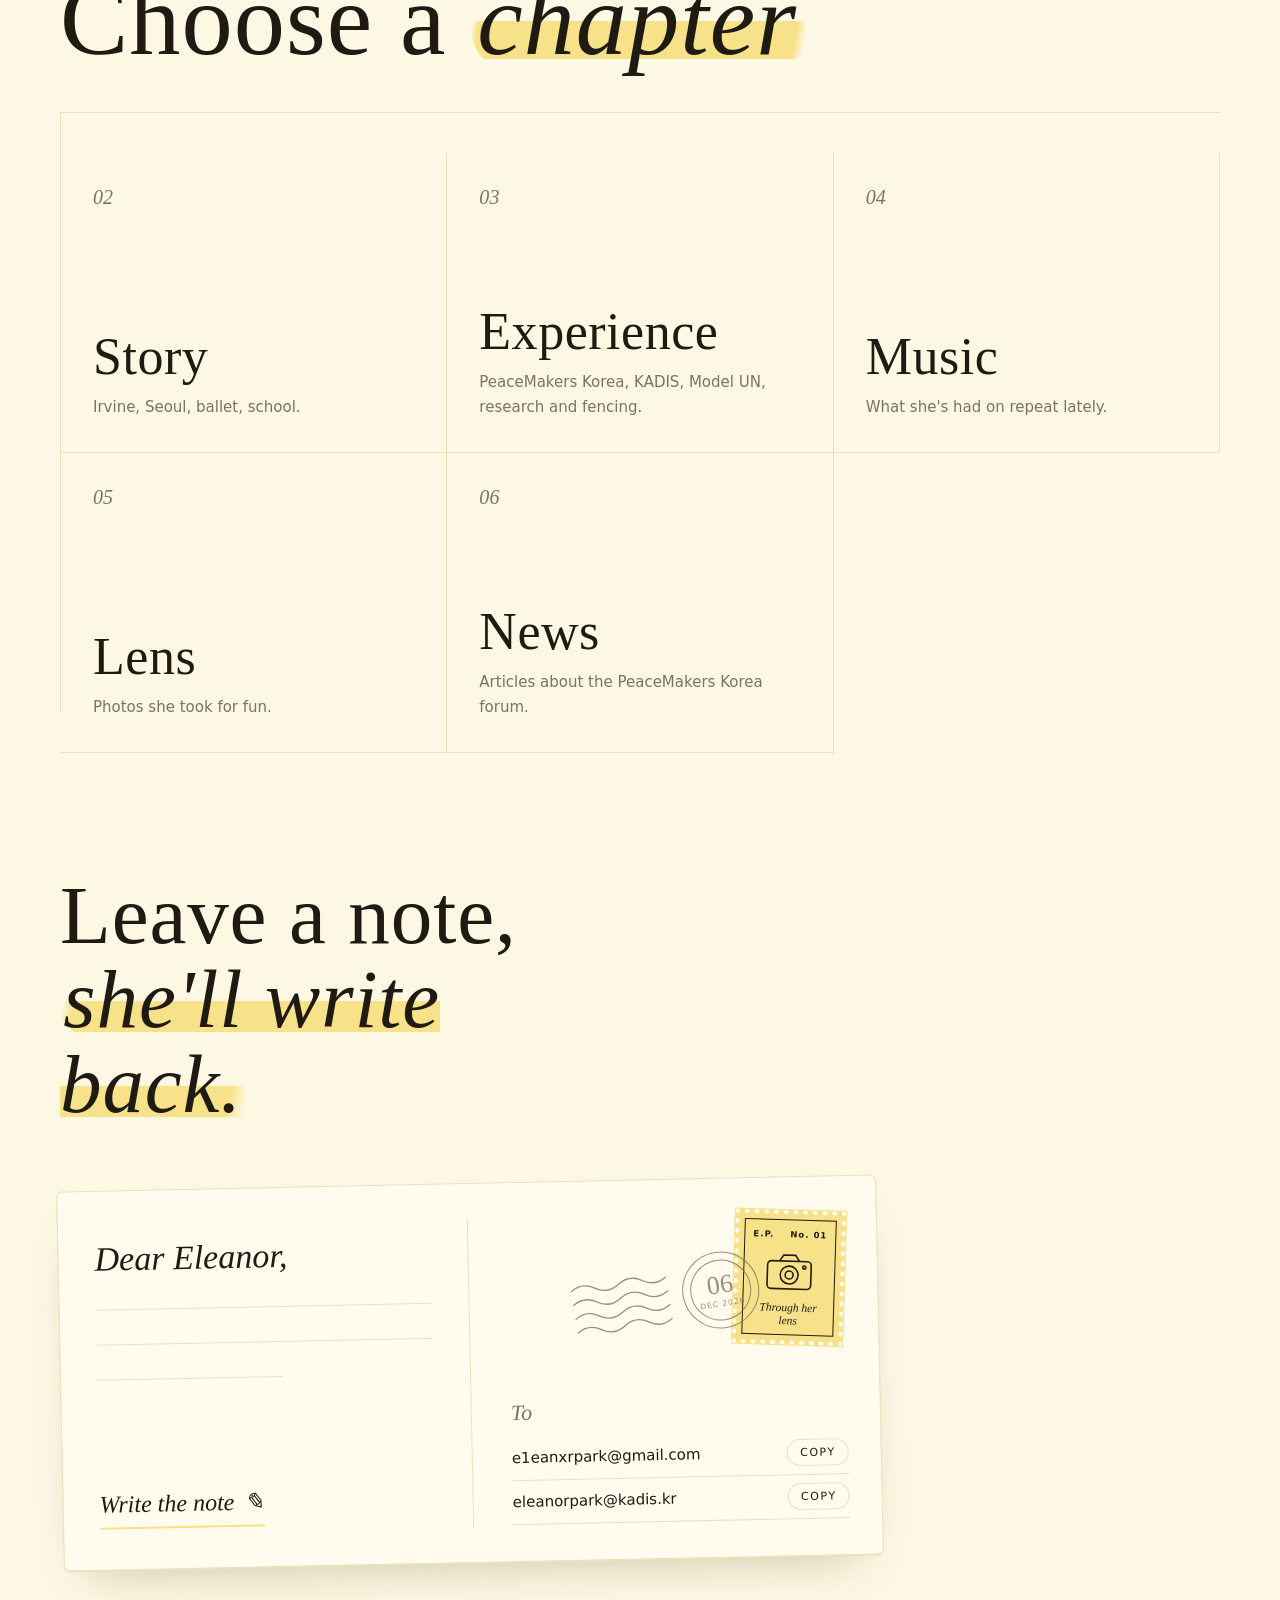
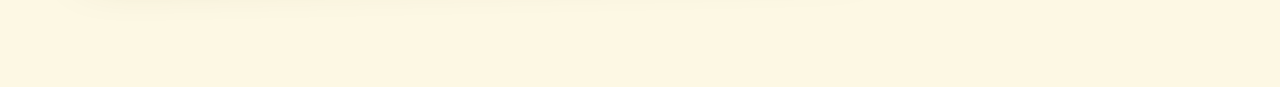
==== commit 8fa49667: "Add files via upload" ====
--- a/index.html
+++ b/index.html
@@ -8,7 +8,7 @@
   <link rel="preconnect" href="https://fonts.googleapis.com">
   <link rel="preconnect" href="https://fonts.gstatic.com" crossorigin>
   <link href="https://fonts.googleapis.com/css2?family=Instrument+Serif:ital@0;1&family=DM+Sans:opsz,wght@9..40,400;9..40,500;9..40,600&display=swap" rel="stylesheet">
-  <link rel="stylesheet" href="styles.css?v=20261106c">
+  <link rel="stylesheet" href="styles.css?v=20261106f">
   <link rel="icon" type="image/png" href="logo.png">
   <link rel="apple-touch-icon" href="apple-touch-icon.png">
 </head>
@@ -447,26 +447,49 @@
           <p class="music-note" aria-live="polite">Tap a song to hear a 30-second preview</p>
           <p class="side">Side A · <em>On repeat</em></p>
           <ol class="tracks">
-          <li><button type="button" data-song="BLESSIN" data-artist="DIMO REX"><span class="t-n">01</span><span class="t-song">BLESSIN</span><span class="t-artist">DIMO REX</span><span class="t-eq" aria-hidden="true"><i></i><i></i><i></i></span></button></li>
-          <li><button type="button" data-song="Skin of gold" data-artist="dress, Raf Sandou, DIMO REX, Joh!"><span class="t-n">02</span><span class="t-song">Skin of gold</span><span class="t-artist">dress, Raf Sandou, DIMO REX, Joh!</span><span class="t-eq" aria-hidden="true"><i></i><i></i><i></i></span></button></li>
-          <li><button type="button" data-song="RUMBLE" data-artist="OKASHII"><span class="t-n">03</span><span class="t-song">RUMBLE</span><span class="t-artist">OKASHII</span><span class="t-eq" aria-hidden="true"><i></i><i></i><i></i></span></button></li>
-          <li><button type="button" data-song="Moonlight" data-artist="OKASHII"><span class="t-n">04</span><span class="t-song">Moonlight</span><span class="t-artist">OKASHII</span><span class="t-eq" aria-hidden="true"><i></i><i></i><i></i></span></button></li>
-          <li><button type="button" data-song="Downtown" data-artist="BIG Naughty, Kid Milli"><span class="t-n">05</span><span class="t-song">Downtown</span><span class="t-artist">BIG Naughty, Kid Milli</span><span class="t-eq" aria-hidden="true"><i></i><i></i><i></i></span></button></li>
-          <li><button type="button" data-song="I Wanna Be Yours" data-artist="Arctic Monkeys"><span class="t-n">06</span><span class="t-song">I Wanna Be Yours</span><span class="t-artist">Arctic Monkeys</span><span class="t-eq" aria-hidden="true"><i></i><i></i><i></i></span></button></li>
+          <li><button type="button" data-song="BLESSIN" data-artist="DIMO REX"><span class="t-cover" aria-hidden="true"><i>01</i></span><span class="t-song">BLESSIN</span><span class="t-artist">DIMO REX</span><span class="t-eq" aria-hidden="true"><i></i><i></i><i></i></span></button></li>
+          <li><button type="button" data-song="Skin of gold" data-artist="dress, Raf Sandou, DIMO REX, Joh!"><span class="t-cover" aria-hidden="true"><i>02</i></span><span class="t-song">Skin of gold</span><span class="t-artist">dress, Raf Sandou, DIMO REX, Joh!</span><span class="t-eq" aria-hidden="true"><i></i><i></i><i></i></span></button></li>
+          <li><button type="button" data-song="Life is Wet" data-artist="CAMO, JMIN"><span class="t-cover" aria-hidden="true"><i>03</i></span><span class="t-song">Life is Wet</span><span class="t-artist">CAMO, JMIN</span><span class="t-eq" aria-hidden="true"><i></i><i></i><i></i></span></button></li>
+          <li><button type="button" data-song="Moonlight" data-artist="OKASHII"><span class="t-cover" aria-hidden="true"><i>04</i></span><span class="t-song">Moonlight</span><span class="t-artist">OKASHII</span><span class="t-eq" aria-hidden="true"><i></i><i></i><i></i></span></button></li>
+          <li><button type="button" data-song="4 Seasons(1.12)" data-artist="YANGHONGWON"><span class="t-cover" aria-hidden="true"><i>05</i></span><span class="t-song">4 Seasons(1.12)</span><span class="t-artist">YANGHONGWON</span><span class="t-eq" aria-hidden="true"><i></i><i></i><i></i></span></button></li>
+          <li><button type="button" data-song="I Wanna Be Yours" data-artist="Arctic Monkeys"><span class="t-cover" aria-hidden="true"><i>06</i></span><span class="t-song">I Wanna Be Yours</span><span class="t-artist">Arctic Monkeys</span><span class="t-eq" aria-hidden="true"><i></i><i></i><i></i></span></button></li>
           </ol>
           <p class="side">Side B · <em>Songs that remind her of Irvine</em></p>
           <ol class="tracks b">
-            <li><button type="button" data-song="What Makes You Beautiful" data-artist="One Direction"><span class="t-n">B1</span><span class="t-song">What Makes You Beautiful</span><span class="t-artist">One Direction</span><span class="t-eq" aria-hidden="true"><i></i><i></i><i></i></span></button></li>
-            <li><button type="button" data-song="Just the Way You Are" data-artist="Bruno Mars"><span class="t-n">B2</span><span class="t-song">Just the Way You Are</span><span class="t-artist">Bruno Mars</span><span class="t-eq" aria-hidden="true"><i></i><i></i><i></i></span></button></li>
+            <li><button type="button" data-song="What Makes You Beautiful" data-artist="One Direction"><span class="t-cover" aria-hidden="true"><i>B1</i></span><span class="t-song">What Makes You Beautiful</span><span class="t-artist">One Direction</span><span class="t-eq" aria-hidden="true"><i></i><i></i><i></i></span></button></li>
+            <li><button type="button" data-song="Just the Way You Are" data-artist="Bruno Mars"><span class="t-cover" aria-hidden="true"><i>B2</i></span><span class="t-song">Just the Way You Are</span><span class="t-artist">Bruno Mars</span><span class="t-eq" aria-hidden="true"><i></i><i></i><i></i></span></button></li>
           </ol>
         </div>
       </div>
 
-      <div class="artist-wall">
-        <p class="side">Favorite artists</p>
-        <ul>
-          <li>DIMO REX</li><li><em>OKASHII</em></li><li>KC</li><li><em>OSUN</em></li><li>NO:EL</li><li><em>Yang Hongwon</em></li>
-        </ul>
+      <div class="albums">
+        <p class="side">Favorite <em>albums</em></p>
+        <div class="album-row">
+        <figure class="album" data-album="KEUNG" data-artist="C JAMM">
+          <div class="sleeve"><div class="sleeve-art"></div><div class="sleeve-disc"></div></div>
+          <figcaption><span class="al-title">KEUNG</span><span class="al-artist">C JAMM · 2019</span></figcaption>
+        </figure>
+        <figure class="album" data-album="INTOXICATED" data-artist="DIMO REX">
+          <div class="sleeve"><div class="sleeve-art"></div><div class="sleeve-disc"></div></div>
+          <figcaption><span class="al-title">INTOXICATED</span><span class="al-artist">DIMO REX · 2026</span></figcaption>
+        </figure>
+        <figure class="album" data-album="24:26" data-artist="Beenzino">
+          <div class="sleeve"><div class="sleeve-art"></div><div class="sleeve-disc"></div></div>
+          <figcaption><span class="al-title">24:26</span><span class="al-artist">Beenzino · 2012</span></figcaption>
+        </figure>
+        <figure class="album" data-album="TRIPONOEL" data-artist="NO:EL">
+          <div class="sleeve"><div class="sleeve-art"></div><div class="sleeve-disc"></div></div>
+          <figcaption><span class="al-title">TRIPONOEL</span><span class="al-artist">NO:EL · 2023</span></figcaption>
+        </figure>
+        <figure class="album" data-album="OFOSUN" data-artist="OSUN">
+          <div class="sleeve"><div class="sleeve-art"></div><div class="sleeve-disc"></div></div>
+          <figcaption><span class="al-title">OFOSUN</span><span class="al-artist">OSUN · 2022</span></figcaption>
+        </figure>
+        <figure class="album" data-album="K-FLIP" data-artist="Sik-K">
+          <div class="sleeve"><div class="sleeve-art"></div><div class="sleeve-disc"></div></div>
+          <figcaption><span class="al-title">K-FLIP</span><span class="al-artist">Sik-K, Lil Moshpit · 2025</span></figcaption>
+        </figure>
+        </div>
       </div>
     </section>
 
@@ -1184,24 +1207,37 @@
         });
       }
       function norm(x) { return (x || '').toLowerCase().replace(/[^a-z0-9가-힣]/g, ''); }
-      function findPreview(b) {
-        if (b.dataset.preview) return Promise.resolve(b.dataset.preview);
+      function lookup(b) {
         var key = b.dataset.song + '|' + b.dataset.artist;
         if (cache[key]) return cache[key];
+        if (/^\[/.test(b.dataset.song)) return (cache[key] = Promise.resolve({}));
         var term = encodeURIComponent(b.dataset.song + ' ' + b.dataset.artist.split(',')[0]);
         var song = norm(b.dataset.song), artist = norm(b.dataset.artist.split(',')[0]);
         function pick(d) {
           var r = (d && d.results) || [];
-          var best = r.filter(function (x) { return x.previewUrl && norm(x.trackName).indexOf(song) === 0 && norm(x.artistName).indexOf(artist) !== -1; })[0]
-                  || r.filter(function (x) { return x.previewUrl && norm(x.trackName).indexOf(song) === 0; })[0];
-          return best ? best.previewUrl : null;
+          var best = r.filter(function (x) { return norm(x.trackName).indexOf(song) === 0 && norm(x.artistName).indexOf(artist) !== -1; })[0]
+                  || r.filter(function (x) { return norm(x.trackName).indexOf(song) === 0; })[0];
+          return best ? { preview: best.previewUrl, art: best.artworkUrl100 && best.artworkUrl100.replace('100x100bb', '200x200bb') } : null;
         }
         cache[key] = jsonp('https://itunes.apple.com/search?media=music&entity=song&limit=15&country=US&term=' + term)
           .then(pick)
-          .then(function (u) { return u || jsonp('https://itunes.apple.com/search?media=music&entity=song&limit=15&country=KR&term=' + term).then(pick); })
-          .catch(function () { return null; });
+          .then(function (x) { return x || jsonp('https://itunes.apple.com/search?media=music&entity=song&limit=15&country=KR&term=' + term).then(pick); })
+          .then(function (x) { x = x || {}; if (b.dataset.preview) x.preview = b.dataset.preview; if (b.dataset.cover) x.art = b.dataset.cover; return x; })
+          .catch(function () { return { preview: b.dataset.preview, art: b.dataset.cover }; });
         return cache[key];
       }
+      function findPreview(b) { return lookup(b).then(function (x) { return x && x.preview; }); }
+      // show each song's cover art in place of its number
+      btns.forEach(function (b, k) {
+        setTimeout(function () {
+          lookup(b).then(function (x) {
+            if (!x || !x.art) return;
+            var c = b.querySelector('.t-cover'); var im = new Image();
+            im.onload = function () { c.style.backgroundImage = 'url("' + x.art + '")'; c.classList.add('has-art'); };
+            im.src = x.art;
+          });
+        }, k * 120);
+      });
       function setState(b, st) {
         btns.forEach(function (x) { x.classList.remove('on', 'playing', 'loading'); });
         if (b) b.classList.add('on'); if (b && st) b.classList.add(st);
@@ -1230,6 +1266,39 @@
       addEventListener('hashchange', function () { if (location.hash !== '#passion') { audio.pause(); setState(current, null); } });
       if (btns[0]) btns[0].classList.add('on');
     })();
+
+    // ===== Music: moment tabs + album covers =====
+    (function () {
+      document.querySelectorAll('.moment-tabs button').forEach(function (t) {
+        t.addEventListener('click', function () {
+          document.querySelectorAll('.moment-tabs button').forEach(function (x) { x.setAttribute('aria-selected', String(x === t)); });
+          document.querySelectorAll('.tracks.moment').forEach(function (l) { l.hidden = l.dataset.moment !== t.dataset.moment; });
+        });
+      });
+      // cover art from Apple's public iTunes search; falls back to a plain sleeve
+      function jsonp(url) {
+        return new Promise(function (ok, bad) {
+          var cb = 'alcb' + Math.random().toString(36).slice(2), sc = document.createElement('script');
+          var tm = setTimeout(function () { done(); bad(); }, 8000);
+          function done() { clearTimeout(tm); delete window[cb]; sc.remove(); }
+          window[cb] = function (d) { done(); ok(d); };
+          sc.src = url + '&callback=' + cb; sc.onerror = function () { done(); bad(); };
+          document.head.appendChild(sc);
+        });
+      }
+      document.querySelectorAll('.album').forEach(function (al) {
+        if (/^\[/.test(al.dataset.album)) return;
+        var art = al.querySelector('.sleeve-art');
+        if (al.dataset.cover) { art.style.backgroundImage = 'url("' + al.dataset.cover + '")'; al.classList.add('has-art'); return; }
+        var term = encodeURIComponent(al.dataset.album + ' ' + al.dataset.artist);
+        jsonp('https://itunes.apple.com/search?entity=album&limit=5&term=' + term).then(function (d) {
+          var r = (d.results || []).filter(function (x) { return x.artworkUrl100; })[0];
+          if (!r) return;
+          art.style.backgroundImage = 'url("' + r.artworkUrl100.replace('100x100bb', '600x600bb') + '")';
+          al.classList.add('has-art');
+        }).catch(function () {});
+      });
+    })();
     show();
   </script>
 </body>
--- a/styles.css
+++ b/styles.css
@@ -1115,3 +1115,36 @@
 @keyframes blink { 50% { opacity: .15; } }
 .music-note { font-size: 13px; color: var(--muted); margin: 0 0 18px; display: flex; align-items: center; gap: 8px; }
 .music-note::before { content: "♪"; color: #b8941f; font-size: 15px; }
+
+/* moments + albums */
+.moments, .albums { margin-top: 72px; border-top: 1px solid var(--text); padding-top: 18px; }
+.moment-tabs { display: flex; flex-wrap: wrap; gap: 4px 26px; margin: 6px 0 22px; }
+.moment-tabs button { background: none; border: 0; padding: 0 0 3px; font: 400 clamp(26px, 2.8vw, 36px)/1.1 var(--serif); color: var(--muted); cursor: pointer; }
+.moment-tabs button:hover { color: var(--text); }
+.moment-tabs button[aria-selected="true"] { color: var(--text); font-style: italic;
+  background: linear-gradient(100deg, transparent 1%, var(--hi) 3%, var(--hi) 96%, transparent 99%) no-repeat 0 85% / 100% 30%; }
+.tracks.moment[hidden] { display: none; }
+.album-row { display: grid; grid-template-columns: repeat(auto-fill, minmax(210px, 1fr)); gap: 36px 28px; margin-top: 16px; }
+.album { margin: 0; }
+.sleeve { position: relative; aspect-ratio: 1; }
+.sleeve-art { position: absolute; inset: 0; z-index: 1; border-radius: 3px; background: #1f1b12 center / cover no-repeat;
+  box-shadow: 0 18px 34px -22px rgba(60,45,10,.6); transition: transform .4s cubic-bezier(.2,.7,.2,1); }
+.album:not(.has-art) .sleeve-art { background-image: linear-gradient(135deg, #2b261b, #1f1b12); }
+.album:not(.has-art) .sleeve-art::after { content: "♪"; position: absolute; inset: 0; display: grid; place-items: center; color: var(--hi); font-size: 42px; }
+.sleeve-disc { position: absolute; top: 4%; bottom: 4%; left: 4%; aspect-ratio: 1; border-radius: 50%;
+  background: radial-gradient(circle, var(--hi) 0 16%, #1f1b12 16.5% 100%); transition: transform .5s cubic-bezier(.2,.7,.2,1); }
+.album:hover .sleeve-disc { transform: translateX(34%) rotate(40deg); }
+.album:hover .sleeve-art { transform: translateX(-4%); }
+.album figcaption { margin-top: 14px; display: flex; flex-direction: column; gap: 2px; }
+.al-title { font-family: var(--serif); font-size: 22px; line-height: 1.1; }
+.al-artist { font-size: 13px; color: var(--muted); }
+.album { position: relative; } .album:hover { z-index: 2; }
+/* cover art instead of numbers */
+.tracks button { grid-template-columns: 52px 1fr auto 28px; align-items: center; }
+.t-cover { width: 52px; height: 52px; border-radius: 3px; background: #1f1b12 center / cover no-repeat; display: grid; place-items: center; box-shadow: 0 6px 14px -8px rgba(60,45,10,.6); position: relative; overflow: hidden; }
+.t-cover i { font-style: normal; font-size: 11px; color: var(--hi); font-variant-numeric: tabular-nums; }
+.t-cover.has-art i { display: none; }
+.tracks button.playing .t-cover::after { content: ""; position: absolute; inset: 0; background: rgba(31,27,18,.35) url("data:image/svg+xml,%3Csvg xmlns='http://www.w3.org/2000/svg' viewBox='0 0 24 24'%3E%3Crect x='6' y='5' width='4' height='14' fill='%23f7e28a'/%3E%3Crect x='14' y='5' width='4' height='14' fill='%23f7e28a'/%3E%3C/svg%3E") center / 20px no-repeat; }
+@media (max-width: 860px) { .tracks button { grid-template-columns: 44px 1fr 22px; } .t-cover { width: 44px; height: 44px; } }
+.album-row { grid-template-columns: repeat(3, 1fr); max-width: 900px; }
+@media (max-width: 560px) { .album-row { grid-template-columns: 1fr 1fr; gap: 24px 14px; } .al-title { font-size: 18px; } }
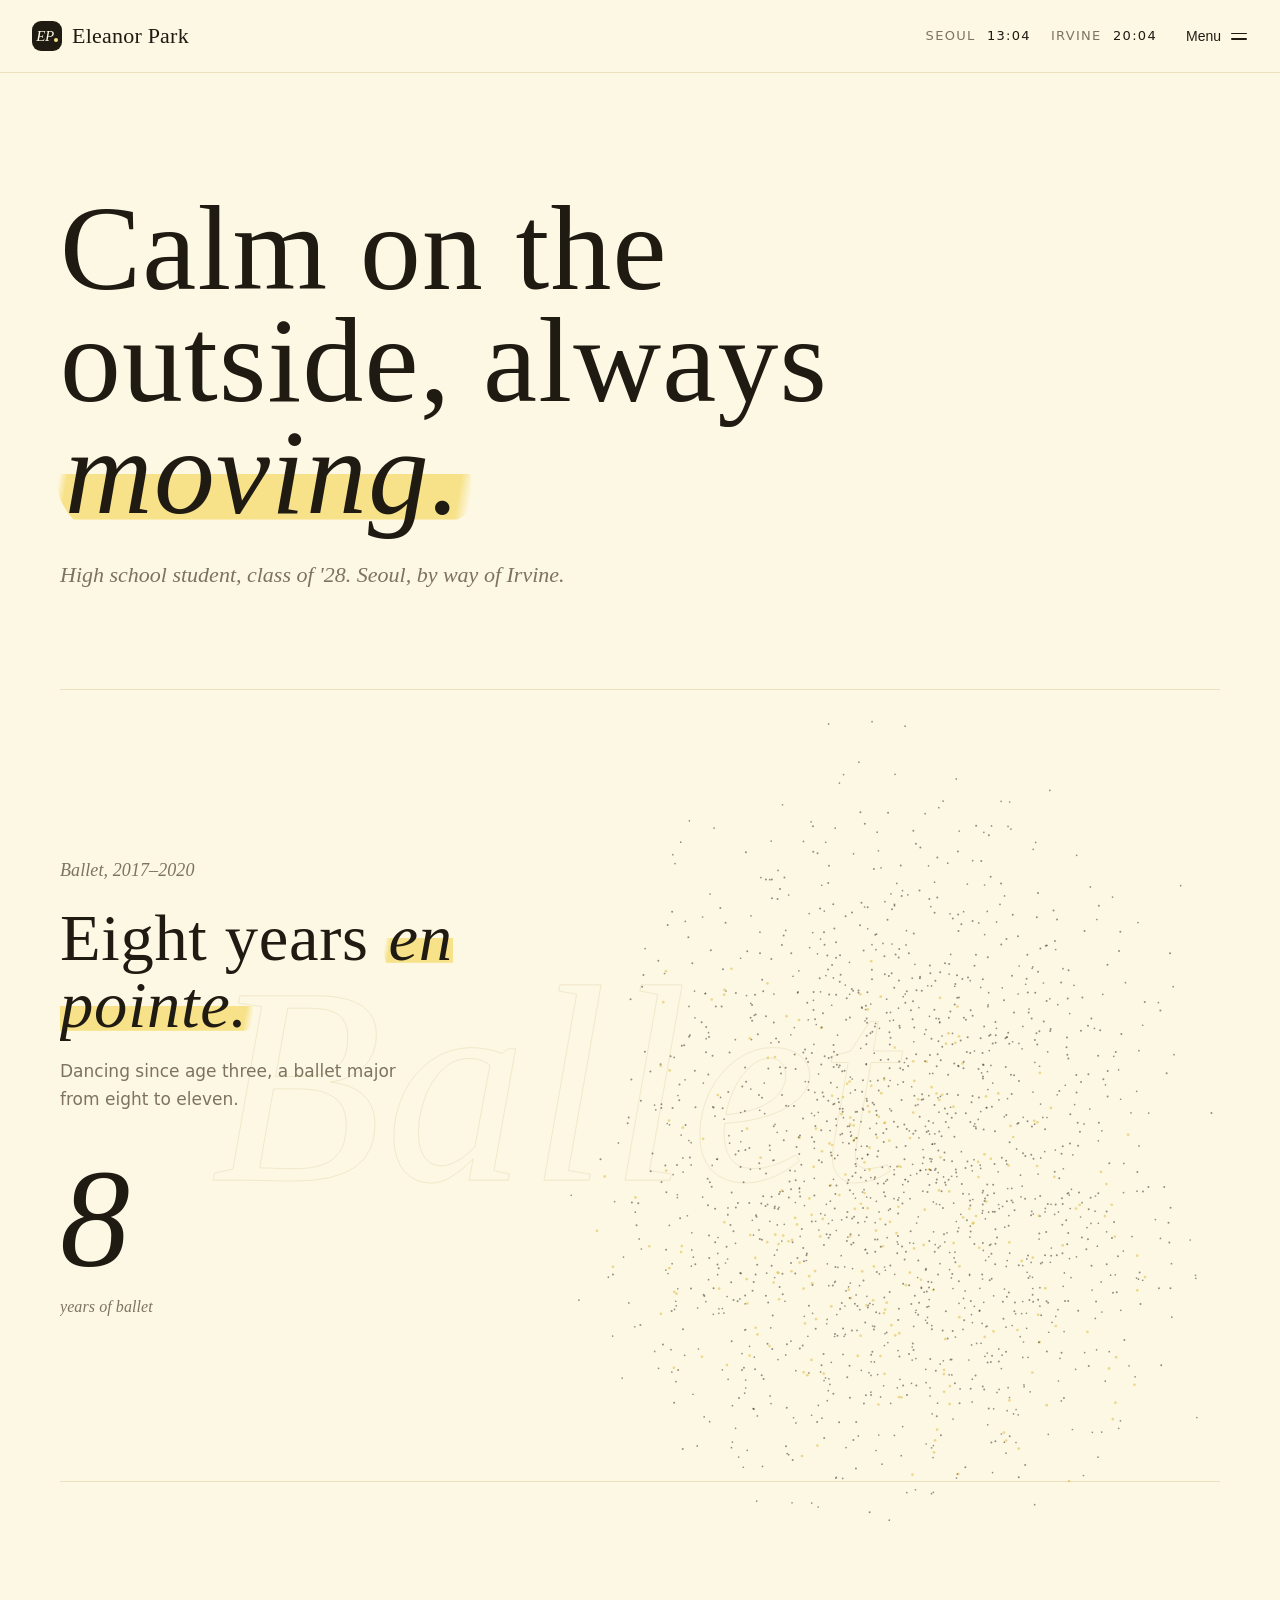
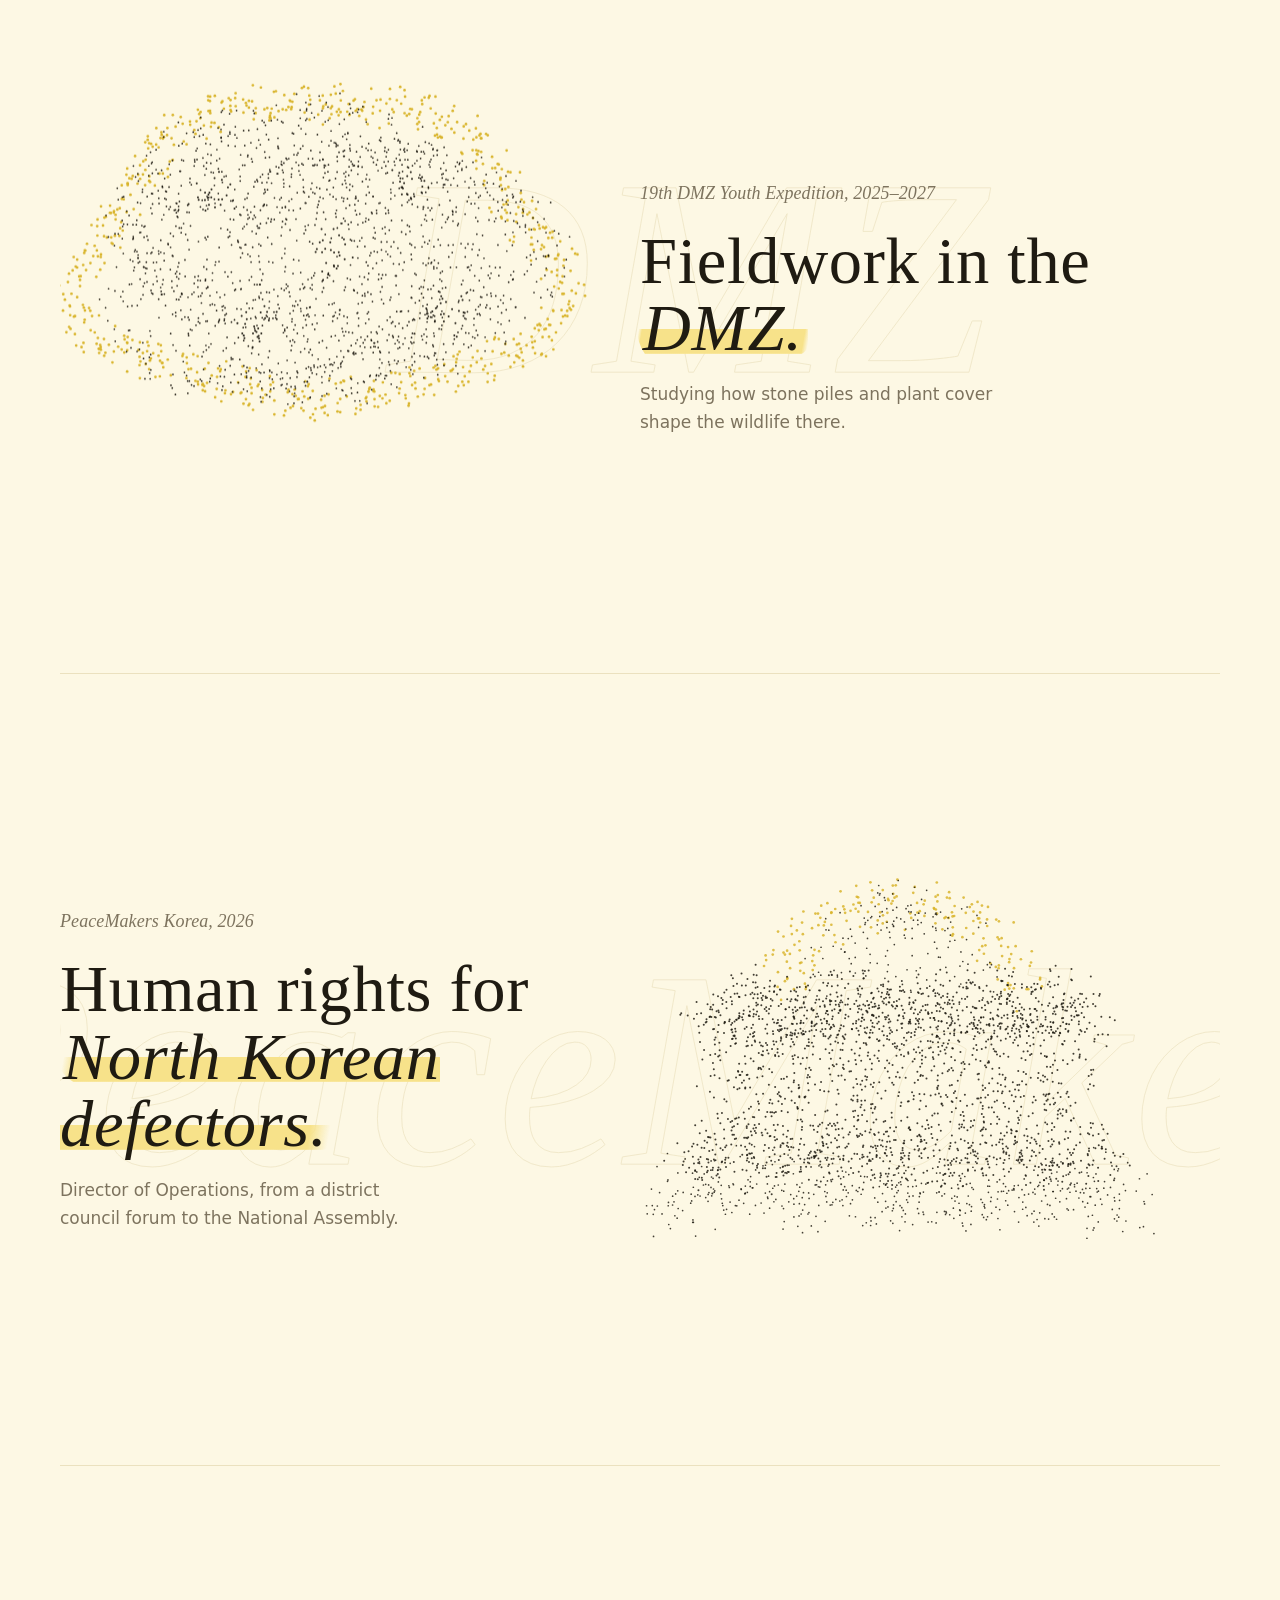
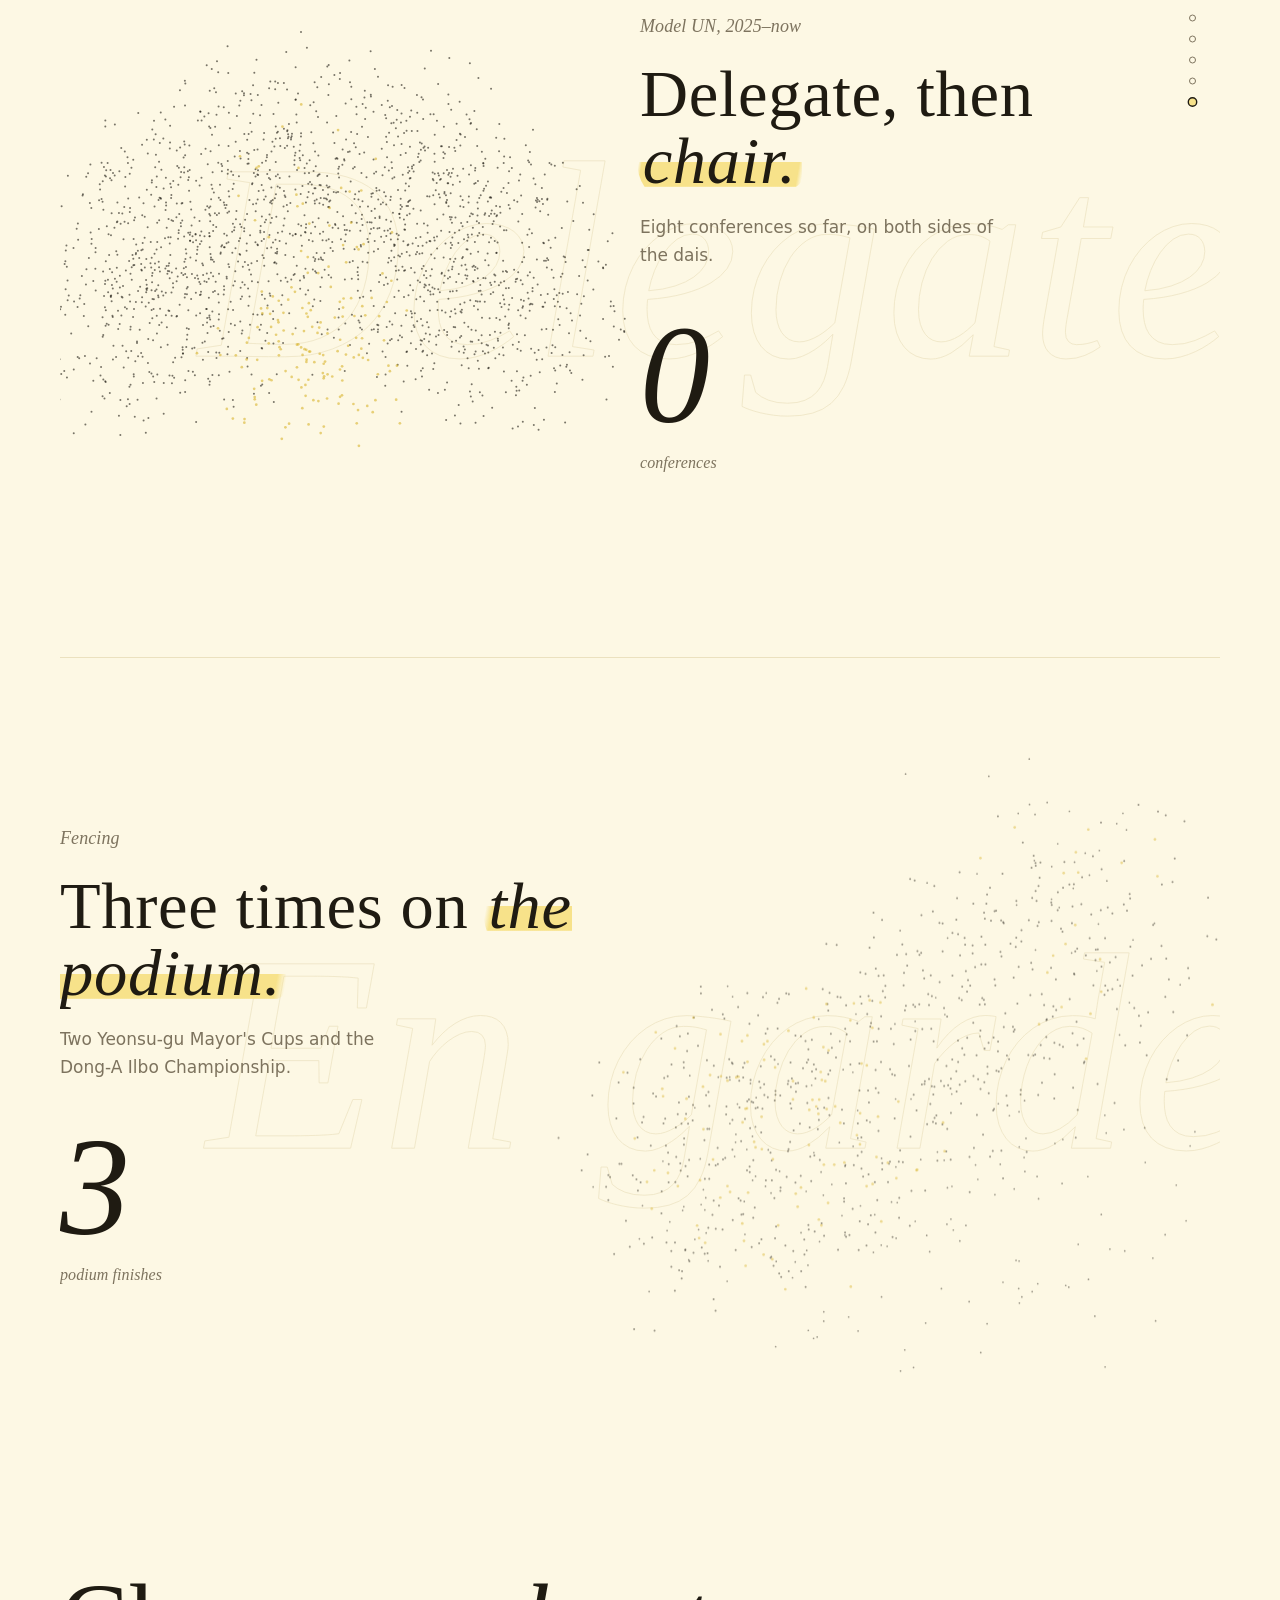
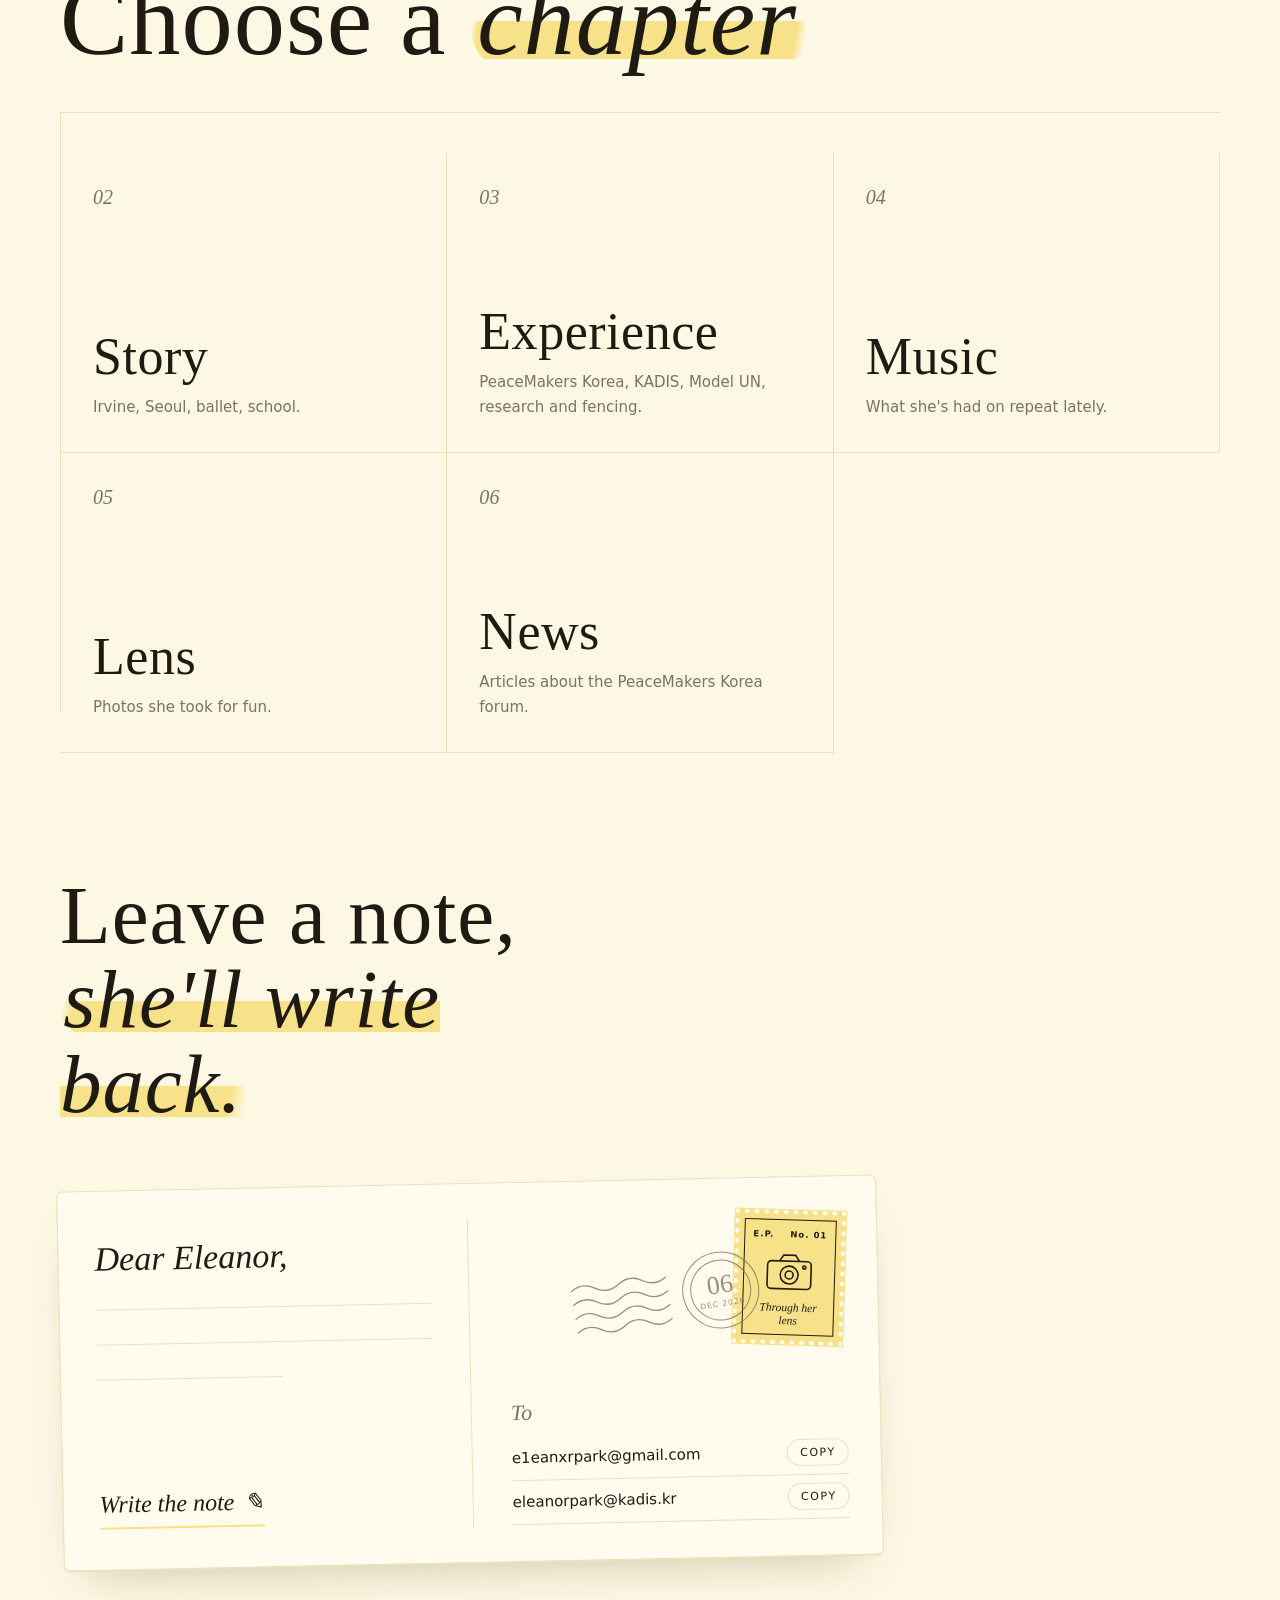
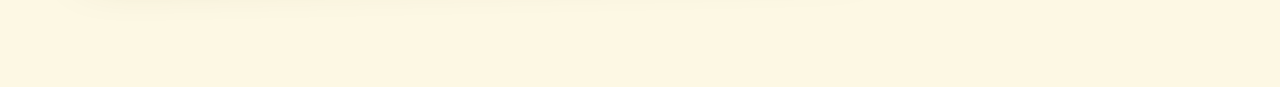
==== commit 16658cb3: "Add files via upload" ====
--- a/index.html
+++ b/index.html
@@ -8,7 +8,7 @@
   <link rel="preconnect" href="https://fonts.googleapis.com">
   <link rel="preconnect" href="https://fonts.gstatic.com" crossorigin>
   <link href="https://fonts.googleapis.com/css2?family=Instrument+Serif:ital@0;1&family=DM+Sans:opsz,wght@9..40,400;9..40,500;9..40,600&display=swap" rel="stylesheet">
-  <link rel="stylesheet" href="styles.css?v=20261106f">
+  <link rel="stylesheet" href="styles.css?v=20261106i">
   <link rel="icon" type="image/png" href="logo.png">
   <link rel="apple-touch-icon" href="apple-touch-icon.png">
 </head>
@@ -447,45 +447,58 @@
           <p class="music-note" aria-live="polite">Tap a song to hear a 30-second preview</p>
           <p class="side">Side A · <em>On repeat</em></p>
           <ol class="tracks">
-          <li><button type="button" data-song="BLESSIN" data-artist="DIMO REX"><span class="t-cover" aria-hidden="true"><i>01</i></span><span class="t-song">BLESSIN</span><span class="t-artist">DIMO REX</span><span class="t-eq" aria-hidden="true"><i></i><i></i><i></i></span></button></li>
-          <li><button type="button" data-song="Skin of gold" data-artist="dress, Raf Sandou, DIMO REX, Joh!"><span class="t-cover" aria-hidden="true"><i>02</i></span><span class="t-song">Skin of gold</span><span class="t-artist">dress, Raf Sandou, DIMO REX, Joh!</span><span class="t-eq" aria-hidden="true"><i></i><i></i><i></i></span></button></li>
-          <li><button type="button" data-song="Life is Wet" data-artist="CAMO, JMIN"><span class="t-cover" aria-hidden="true"><i>03</i></span><span class="t-song">Life is Wet</span><span class="t-artist">CAMO, JMIN</span><span class="t-eq" aria-hidden="true"><i></i><i></i><i></i></span></button></li>
-          <li><button type="button" data-song="Moonlight" data-artist="OKASHII"><span class="t-cover" aria-hidden="true"><i>04</i></span><span class="t-song">Moonlight</span><span class="t-artist">OKASHII</span><span class="t-eq" aria-hidden="true"><i></i><i></i><i></i></span></button></li>
-          <li><button type="button" data-song="4 Seasons(1.12)" data-artist="YANGHONGWON"><span class="t-cover" aria-hidden="true"><i>05</i></span><span class="t-song">4 Seasons(1.12)</span><span class="t-artist">YANGHONGWON</span><span class="t-eq" aria-hidden="true"><i></i><i></i><i></i></span></button></li>
-          <li><button type="button" data-song="I Wanna Be Yours" data-artist="Arctic Monkeys"><span class="t-cover" aria-hidden="true"><i>06</i></span><span class="t-song">I Wanna Be Yours</span><span class="t-artist">Arctic Monkeys</span><span class="t-eq" aria-hidden="true"><i></i><i></i><i></i></span></button></li>
+          <li><button type="button" data-apple-id="1872012047" data-song="BLESSIN" data-artist="DIMO REX"><span class="t-cover" aria-hidden="true"><i>01</i></span><span class="t-song">BLESSIN</span><span class="t-artist">DIMO REX</span><span class="t-eq" aria-hidden="true"><i></i><i></i><i></i></span></button></li>
+          <li><button type="button" data-apple-id="6773636904" data-song="Skin of gold" data-artist="dress, Raf Sandou, DIMO REX, Joh!"><span class="t-cover" aria-hidden="true"><i>02</i></span><span class="t-song">Skin of gold</span><span class="t-artist">dress, Raf Sandou, DIMO REX, Joh!</span><span class="t-eq" aria-hidden="true"><i></i><i></i><i></i></span></button></li>
+          <li><button type="button" data-apple-id="1463936929" data-song="Pokerface" data-artist="C JAMM"><span class="t-cover" aria-hidden="true"><i>03</i></span><span class="t-song">Pokerface</span><span class="t-artist">C JAMM</span><span class="t-eq" aria-hidden="true"><i></i><i></i><i></i></span></button></li>
+          <li><button type="button" data-apple-id="1696266436" data-song="Moonlight" data-artist="OKASHII"><span class="t-cover" aria-hidden="true"><i>04</i></span><span class="t-song">Moonlight</span><span class="t-artist">OKASHII</span><span class="t-eq" aria-hidden="true"><i></i><i></i><i></i></span></button></li>
+          <li><button type="button" data-apple-id="1573192803" data-song="4 Seasons(1.12)" data-artist="YANGHONGWON"><span class="t-cover" aria-hidden="true"><i>05</i></span><span class="t-song">4 Seasons(1.12)</span><span class="t-artist">YANGHONGWON</span><span class="t-eq" aria-hidden="true"><i></i><i></i><i></i></span></button></li>
+          <li><button type="button" data-apple-id="663098065" data-song="I Wanna Be Yours" data-artist="Arctic Monkeys"><span class="t-cover" aria-hidden="true"><i>06</i></span><span class="t-song">I Wanna Be Yours</span><span class="t-artist">Arctic Monkeys</span><span class="t-eq" aria-hidden="true"><i></i><i></i><i></i></span></button></li>
           </ol>
           <p class="side">Side B · <em>Songs that remind her of Irvine</em></p>
           <ol class="tracks b">
-            <li><button type="button" data-song="What Makes You Beautiful" data-artist="One Direction"><span class="t-cover" aria-hidden="true"><i>B1</i></span><span class="t-song">What Makes You Beautiful</span><span class="t-artist">One Direction</span><span class="t-eq" aria-hidden="true"><i></i><i></i><i></i></span></button></li>
-            <li><button type="button" data-song="Just the Way You Are" data-artist="Bruno Mars"><span class="t-cover" aria-hidden="true"><i>B2</i></span><span class="t-song">Just the Way You Are</span><span class="t-artist">Bruno Mars</span><span class="t-eq" aria-hidden="true"><i></i><i></i><i></i></span></button></li>
+            <li><button type="button" data-apple-id="481400053" data-song="What Makes You Beautiful" data-artist="One Direction"><span class="t-cover" aria-hidden="true"><i>B1</i></span><span class="t-song">What Makes You Beautiful</span><span class="t-artist">One Direction</span><span class="t-eq" aria-hidden="true"><i></i><i></i><i></i></span></button></li>
+            <li><button type="button" data-apple-id="576670459" data-song="Just the Way You Are" data-artist="Bruno Mars"><span class="t-cover" aria-hidden="true"><i>B2</i></span><span class="t-song">Just the Way You Are</span><span class="t-artist">Bruno Mars</span><span class="t-eq" aria-hidden="true"><i></i><i></i><i></i></span></button></li>
           </ol>
         </div>
       </div>
 
+      <div class="album-sheet" hidden role="dialog" aria-modal="true" aria-label="Album tracks">
+        <div class="as-panel">
+          <button type="button" class="as-close" aria-label="Close">×</button>
+          <div class="as-cover"></div>
+          <div class="as-body">
+            <p class="as-kicker">Album</p>
+            <h3 class="as-title"></h3>
+            <p class="as-meta"></p>
+            <p class="as-note">Tap a song to hear a 30-second preview</p>
+            <ol class="as-tracks"></ol>
+          </div>
+        </div>
+      </div>
       <div class="albums">
         <p class="side">Favorite <em>albums</em></p>
         <div class="album-row">
-        <figure class="album" data-album="KEUNG" data-artist="C JAMM">
+        <figure class="album" data-cover="albums/keung.jpg" data-apple-id="1463936919" data-album="KEUNG" data-artist="C JAMM">
           <div class="sleeve"><div class="sleeve-art"></div><div class="sleeve-disc"></div></div>
           <figcaption><span class="al-title">KEUNG</span><span class="al-artist">C JAMM · 2019</span></figcaption>
         </figure>
-        <figure class="album" data-album="INTOXICATED" data-artist="DIMO REX">
+        <figure class="album" data-cover="albums/intoxicated.jpg" data-apple-id="1872011845" data-album="INTOXICATED" data-artist="DIMO REX">
           <div class="sleeve"><div class="sleeve-art"></div><div class="sleeve-disc"></div></div>
           <figcaption><span class="al-title">INTOXICATED</span><span class="al-artist">DIMO REX · 2026</span></figcaption>
         </figure>
-        <figure class="album" data-album="24:26" data-artist="Beenzino">
+        <figure class="album" data-cover="albums/24-26.jpg" data-apple-id="1585115527" data-album="24:26" data-artist="Beenzino">
           <div class="sleeve"><div class="sleeve-art"></div><div class="sleeve-disc"></div></div>
           <figcaption><span class="al-title">24:26</span><span class="al-artist">Beenzino · 2012</span></figcaption>
         </figure>
-        <figure class="album" data-album="TRIPONOEL" data-artist="NO:EL">
+        <figure class="album" data-cover="albums/triponoel.jpg" data-apple-id="1699362281" data-album="TRIPONOEL" data-artist="NO:EL">
           <div class="sleeve"><div class="sleeve-art"></div><div class="sleeve-disc"></div></div>
           <figcaption><span class="al-title">TRIPONOEL</span><span class="al-artist">NO:EL · 2023</span></figcaption>
         </figure>
-        <figure class="album" data-album="OFOSUN" data-artist="OSUN">
+        <figure class="album" data-cover="albums/ofosun.jpg" data-apple-id="1642888625" data-album="OFOSUN" data-artist="OSUN">
           <div class="sleeve"><div class="sleeve-art"></div><div class="sleeve-disc"></div></div>
           <figcaption><span class="al-title">OFOSUN</span><span class="al-artist">OSUN · 2022</span></figcaption>
         </figure>
-        <figure class="album" data-album="K-FLIP" data-artist="Sik-K">
+        <figure class="album" data-cover="albums/k-flip.jpg" data-apple-id="1802528260" data-album="K-FLIP" data-artist="Sik-K">
           <div class="sleeve"><div class="sleeve-art"></div><div class="sleeve-disc"></div></div>
           <figcaption><span class="al-title">K-FLIP</span><span class="al-artist">Sik-K, Lil Moshpit · 2025</span></figcaption>
         </figure>
@@ -1195,7 +1208,7 @@
       var note = document.querySelector('.music-note');
       var btns = Array.prototype.slice.call(document.querySelectorAll('.tracks button'));
       var audio = new Audio(); audio.preload = 'none';
-      var current = null, cache = {};
+      var current = null, cache = {}, batch = null;
       function jsonp(url) {
         return new Promise(function (ok, bad) {
           var cb = 'itcb' + Math.random().toString(36).slice(2), sc = document.createElement('script');
@@ -1211,6 +1224,19 @@
         var key = b.dataset.song + '|' + b.dataset.artist;
         if (cache[key]) return cache[key];
         if (/^\[/.test(b.dataset.song)) return (cache[key] = Promise.resolve({}));
+        if (b.dataset.appleId) {
+          // one request for every pinned song, so Apple doesn't slow us down
+          if (!batch) {
+            var ids = btns.map(function (x) { return x.dataset.appleId; }).filter(Boolean).join(',');
+            batch = jsonp('https://itunes.apple.com/lookup?country=US&id=' + ids).then(function (d) {
+              var m = {}; (d.results || []).forEach(function (r) { m[r.trackId] = r; }); return m;
+            }).catch(function () { return {}; });
+          }
+          return (cache[key] = batch.then(function (m) {
+            var r = m[b.dataset.appleId] || {};
+            return { preview: r.previewUrl, art: r.artworkUrl100 && r.artworkUrl100.replace('100x100bb', '200x200bb') };
+          }));
+        }
         var term = encodeURIComponent(b.dataset.song + ' ' + b.dataset.artist.split(',')[0]);
         var song = norm(b.dataset.song), artist = norm(b.dataset.artist.split(',')[0]);
         function pick(d) {
@@ -1262,6 +1288,8 @@
         });
       });
       audio.addEventListener('ended', function () { setState(current, null); say('Preview ended · tap to replay'); });
+      window.epStopMain = function () { audio.pause(); setState(current, null); };
+      window.addEventListener('ep-album-play', function () { if (!audio.paused) { audio.pause(); setState(current, null); say('Paused'); } });
       // stop the music when leaving the Music page
       addEventListener('hashchange', function () { if (location.hash !== '#passion') { audio.pause(); setState(current, null); } });
       if (btns[0]) btns[0].classList.add('on');
@@ -1287,17 +1315,103 @@
         });
       }
       document.querySelectorAll('.album').forEach(function (al) {
-        if (/^\[/.test(al.dataset.album)) return;
         var art = al.querySelector('.sleeve-art');
-        if (al.dataset.cover) { art.style.backgroundImage = 'url("' + al.dataset.cover + '")'; al.classList.add('has-art'); return; }
-        var term = encodeURIComponent(al.dataset.album + ' ' + al.dataset.artist);
-        jsonp('https://itunes.apple.com/search?entity=album&limit=5&term=' + term).then(function (d) {
-          var r = (d.results || []).filter(function (x) { return x.artworkUrl100; })[0];
-          if (!r) return;
-          art.style.backgroundImage = 'url("' + r.artworkUrl100.replace('100x100bb', '600x600bb') + '")';
-          al.classList.add('has-art');
-        }).catch(function () {});
+        function show(url) { art.style.backgroundImage = 'url("' + url + '")'; al.classList.add('has-art'); }
+        function fromApple() {
+          if (al.dataset.appleId) {
+            jsonp('https://itunes.apple.com/lookup?country=KR&id=' + al.dataset.appleId).then(function (d) {
+              var r = (d && d.results || [])[0];
+              if (r && r.artworkUrl100) show(r.artworkUrl100.replace('100x100bb', '600x600bb'));
+            }).catch(function () {});
+            return;
+          }
+          var term = encodeURIComponent(al.dataset.album + ' ' + al.dataset.artist);
+          function pick(d) { var r = (d && d.results || []).filter(function (x) { return x.artworkUrl100; })[0]; return r && r.artworkUrl100.replace('100x100bb', '600x600bb'); }
+          jsonp('https://itunes.apple.com/search?entity=album&limit=5&country=KR&term=' + term).then(pick)
+            .then(function (u) { return u || jsonp('https://itunes.apple.com/search?entity=album&limit=5&country=US&term=' + term).then(pick); })
+            .then(function (u) { if (u) show(u); }).catch(function () {});
+        }
+        // 1) your own cover in the "albums" folder, 2) otherwise try Apple's catalog
+        if (al.dataset.cover) {
+          var im = new Image();
+          im.onload = function () { show(al.dataset.cover); };
+          im.onerror = fromApple;
+          im.src = al.dataset.cover;
+        } else fromApple();
       });
+    })();
+
+    // ===== Albums: click a cover to see its songs (from Apple Music) =====
+    (function () {
+      var sheet = document.querySelector('.album-sheet'); if (!sheet) return;
+      document.body.appendChild(sheet);
+      var list = sheet.querySelector('.as-tracks'), note = sheet.querySelector('.as-note');
+      var audio = new Audio(), playingLi = null, cache = {};
+      function jsonp(url) {
+        return new Promise(function (ok, bad) {
+          var cb = 'ascb' + Math.random().toString(36).slice(2), sc = document.createElement('script');
+          var tm = setTimeout(function () { done(); bad(); }, 9000);
+          function done() { clearTimeout(tm); delete window[cb]; sc.remove(); }
+          window[cb] = function (d) { done(); ok(d); };
+          sc.src = url + '&callback=' + cb; sc.onerror = function () { done(); bad(); };
+          document.head.appendChild(sc);
+        });
+      }
+      function tracksFor(id) {
+        if (cache[id]) return cache[id];
+        function get(c) { return jsonp('https://itunes.apple.com/lookup?entity=song&limit=200&id=' + id + (c ? '&country=' + c : ''))
+          .then(function (d) { return (d.results || []).filter(function (r) { return r.wrapperType === 'track'; }); }); }
+        cache[id] = get('US').then(function (t) { return t.length ? t : get('KR'); }).then(function (t) { return t.length ? t : get(''); })
+          .then(function (t) { return t.sort(function (a, b) { return (a.discNumber - b.discNumber) || (a.trackNumber - b.trackNumber); }); })
+          .catch(function () { return null; });
+        return cache[id];
+      }
+      function stop() { audio.pause(); if (playingLi) playingLi.classList.remove('playing'); playingLi = null; }
+      function close() { stop(); sheet.hidden = true; document.body.classList.remove('sheet-open'); }
+      function mmss(ms) { if (!ms) return ''; var s = Math.round(ms / 1000); return Math.floor(s / 60) + ':' + ('0' + (s % 60)).slice(-2); }
+      function openAlbum(al) {
+        stop();
+        var art = al.querySelector('.sleeve-art').style.backgroundImage;
+        sheet.querySelector('.as-cover').style.backgroundImage = art;
+        sheet.querySelector('.as-title').textContent = al.dataset.album;
+        sheet.querySelector('.as-meta').textContent = al.querySelector('.al-artist').textContent;
+        list.innerHTML = '<li class="as-loading">Loading songs…</li>';
+        note.hidden = false;
+        sheet.hidden = false; document.body.classList.add('sheet-open');
+        sheet.querySelector('.as-close').focus();
+        if (!al.dataset.appleId) { list.innerHTML = '<li class="as-loading">Song list not available</li>'; return; }
+        tracksFor(al.dataset.appleId).then(function (tracks) {
+          if (!tracks || !tracks.length) { list.innerHTML = '<li class="as-loading">Song list not available</li>'; note.hidden = true; return; }
+          list.innerHTML = '';
+          tracks.forEach(function (t) {
+            var li = document.createElement('li');
+            var b = document.createElement('button'); b.type = 'button';
+            b.innerHTML = '<span class="as-n"></span><span class="as-name"></span><span class="as-time"></span><span class="t-eq" aria-hidden="true"><i></i><i></i><i></i></span>';
+            b.querySelector('.as-n').textContent = t.trackNumber;
+            b.querySelector('.as-name').textContent = t.trackName;
+            b.querySelector('.as-time').textContent = mmss(t.trackTimeMillis);
+            if (!t.previewUrl) b.disabled = true;
+            b.addEventListener('click', function () {
+              if (playingLi === li) { stop(); note.textContent = 'Paused'; return; }
+              stop(); window.dispatchEvent(new Event('ep-album-play'));
+              audio.src = t.previewUrl; playingLi = li; li.classList.add('playing');
+              note.textContent = 'Playing a 30-second preview of ' + t.trackName;
+              audio.play().catch(function () { li.classList.remove('playing'); note.textContent = 'Tap again to play'; });
+            });
+            li.appendChild(b); list.appendChild(li);
+          });
+        });
+      }
+      audio.addEventListener('ended', function () { stop(); note.textContent = 'Preview ended'; });
+      document.querySelectorAll('.album').forEach(function (al) {
+        al.setAttribute('tabindex', '0'); al.setAttribute('role', 'button');
+        al.setAttribute('aria-label', 'Show songs on ' + al.dataset.album);
+        al.addEventListener('click', function () { openAlbum(al); });
+        al.addEventListener('keydown', function (e) { if (e.key === 'Enter' || e.key === ' ') { e.preventDefault(); openAlbum(al); } });
+      });
+      sheet.addEventListener('click', function (e) { if (e.target === sheet || e.target.classList.contains('as-close')) close(); });
+      addEventListener('keydown', function (e) { if (e.key === 'Escape' && !sheet.hidden) close(); });
+      addEventListener('hashchange', close);
     })();
     show();
   </script>
--- a/styles.css
+++ b/styles.css
@@ -1148,3 +1148,41 @@
 @media (max-width: 860px) { .tracks button { grid-template-columns: 44px 1fr 22px; } .t-cover { width: 44px; height: 44px; } }
 .album-row { grid-template-columns: repeat(3, 1fr); max-width: 900px; }
 @media (max-width: 560px) { .album-row { grid-template-columns: 1fr 1fr; gap: 24px 14px; } .al-title { font-size: 18px; } }
+.al-title { letter-spacing: 0.06em !important; font-size: 23px; }
+.t-song { letter-spacing: 0.02em; }
+
+/* album track sheet */
+.album { cursor: pointer; }
+.album:focus-visible { outline: 2px solid #b8941f; outline-offset: 6px; }
+body.sheet-open { overflow: hidden; }
+.album-sheet { position: fixed; inset: 0; z-index: 40; background: rgba(31,27,18,.55); backdrop-filter: blur(4px); display: flex; align-items: center; justify-content: center; padding: 30px 16px; animation: fadein .25s ease; }
+.album-sheet[hidden] { display: none; }
+.as-panel { position: relative; display: grid; grid-template-columns: 300px 1fr; gap: 40px; width: min(940px, 100%); max-height: calc(100vh - 60px); background: var(--bg); border-radius: 14px; padding: 36px; box-shadow: 0 30px 80px -30px rgba(0,0,0,.6); overflow: hidden; }
+.as-close { position: absolute; top: 12px; right: 16px; background: none; border: 0; font-size: 34px; line-height: 1; color: var(--text); cursor: pointer; }
+.as-cover { aspect-ratio: 1; border-radius: 4px; background: #1f1b12 center / cover no-repeat; box-shadow: 0 20px 40px -24px rgba(60,45,10,.7); align-self: start; }
+.as-body { min-height: 0; display: flex; flex-direction: column; }
+.as-kicker { font-family: var(--serif); font-style: italic; font-size: 16px; color: var(--muted); margin: 0 0 4px; }
+.as-title { font-family: var(--serif); font-weight: 400; font-size: clamp(34px, 4vw, 52px); letter-spacing: .05em; line-height: 1; margin: 0 0 8px; }
+.as-meta { font-size: 14px; color: var(--muted); margin: 0 0 16px; }
+.as-note { font-size: 13px; color: var(--muted); margin: 0 0 10px; }
+.as-note::before { content: "♪ "; color: #b8941f; }
+.as-tracks { list-style: none; padding: 0; margin: 0; overflow-y: auto; border-top: 1px solid var(--text); flex: 1; min-height: 0; max-height: 52vh; }
+.as-tracks button { width: 100%; display: grid; grid-template-columns: 30px 1fr auto 24px; gap: 12px; align-items: baseline; padding: 11px 4px; border: 0; border-bottom: 1px solid var(--border); background: none; color: var(--text); font: inherit; text-align: left; cursor: pointer; }
+.as-tracks button:hover:not(:disabled) { background: rgba(247,226,138,.35); }
+.as-tracks button:disabled { opacity: .45; cursor: default; }
+.as-n { font-size: 12px; color: var(--muted); font-variant-numeric: tabular-nums; }
+.as-name { font-family: var(--serif); font-size: 20px; line-height: 1.2; }
+.as-time { font-size: 13px; color: var(--muted); font-variant-numeric: tabular-nums; }
+.as-tracks li.playing button { background: rgba(247,226,138,.5); }
+.as-tracks li.playing .as-name { font-style: italic; }
+.as-tracks li.playing .t-eq { opacity: 1; }
+.as-tracks li.playing .t-eq i { animation-play-state: running; }
+.as-loading { padding: 16px 4px; color: var(--muted); font-family: var(--serif); font-style: italic; font-size: 18px; }
+@media (max-width: 760px) {
+  .album-sheet { align-items: flex-end; padding: 0; }
+  .as-panel { grid-template-columns: 1fr; gap: 16px; border-radius: 16px 16px 0 0; padding: 22px 18px; max-height: 90vh; overflow-y: auto; }
+  .as-cover { width: 120px; }
+  .as-tracks { max-height: none; overflow: visible; }
+}
+.as-name { letter-spacing: 0.04em; }
+.t-song { letter-spacing: 0.05em !important; }
